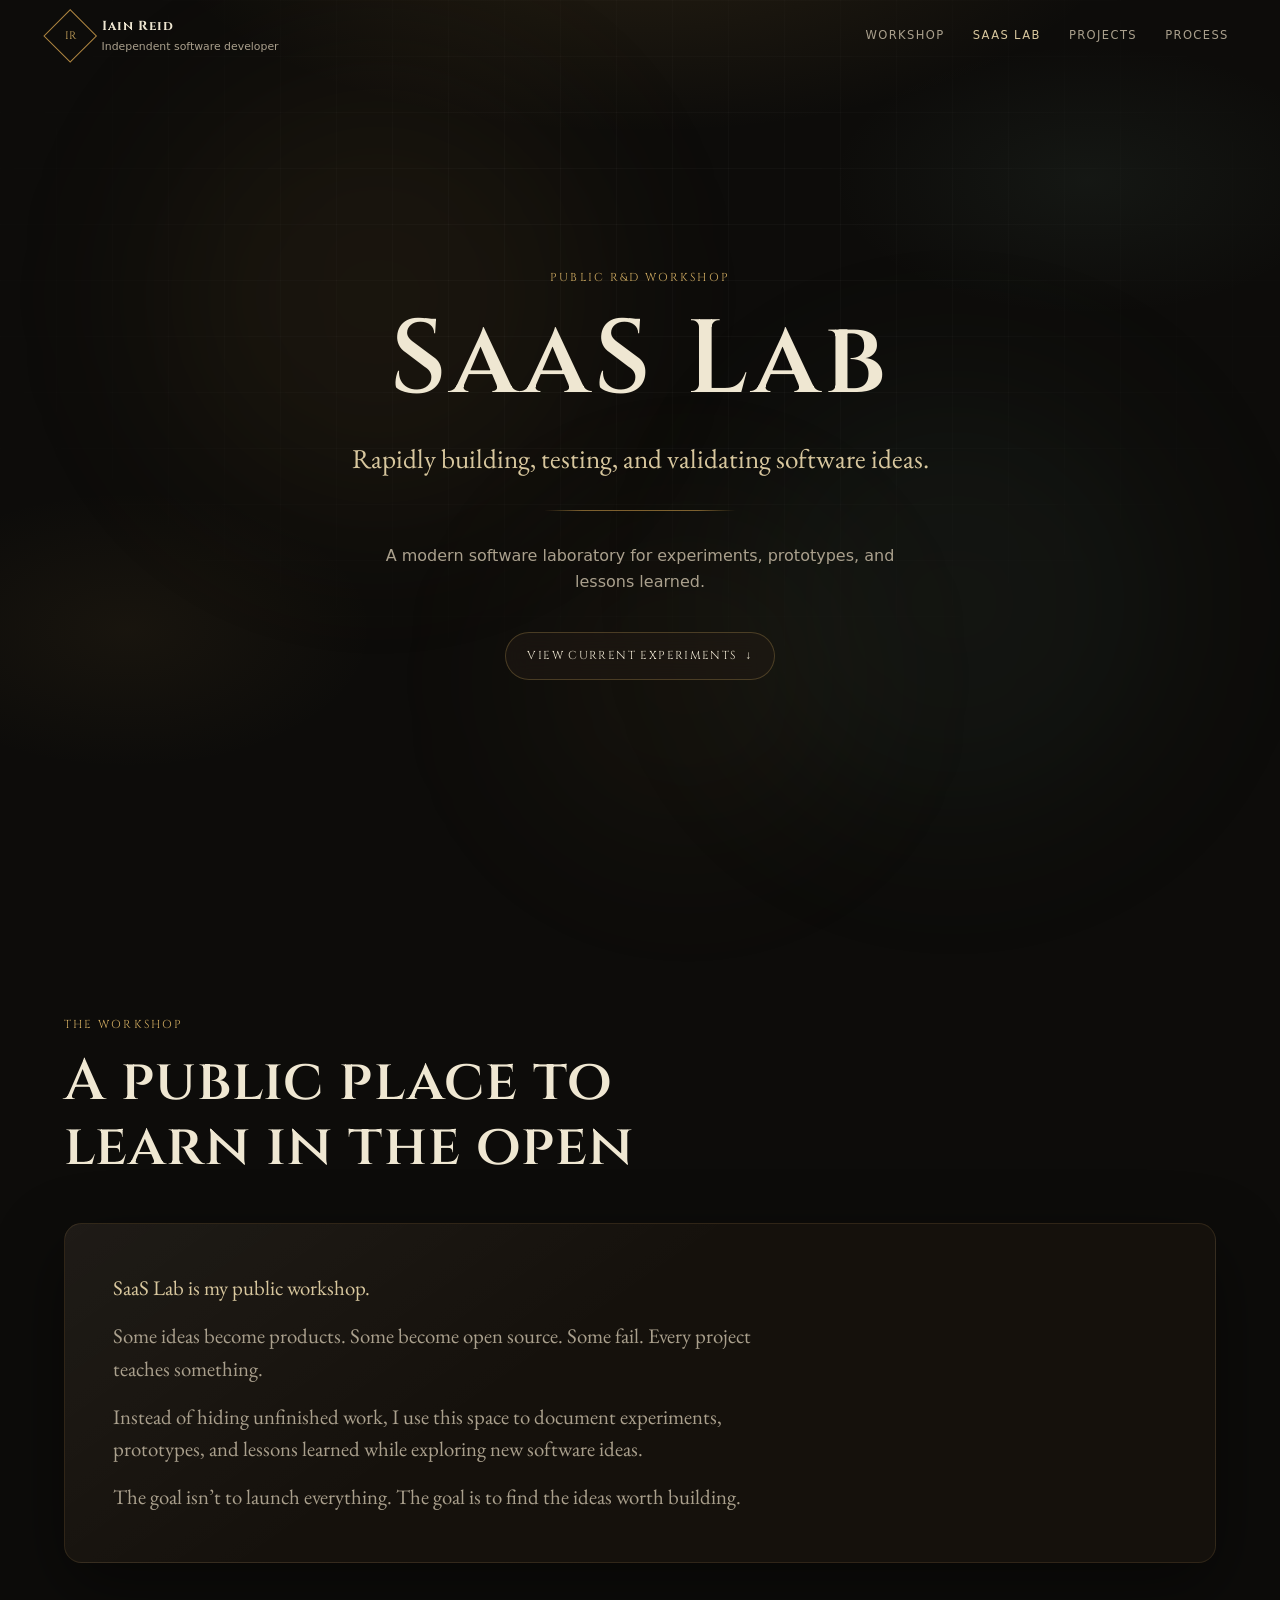
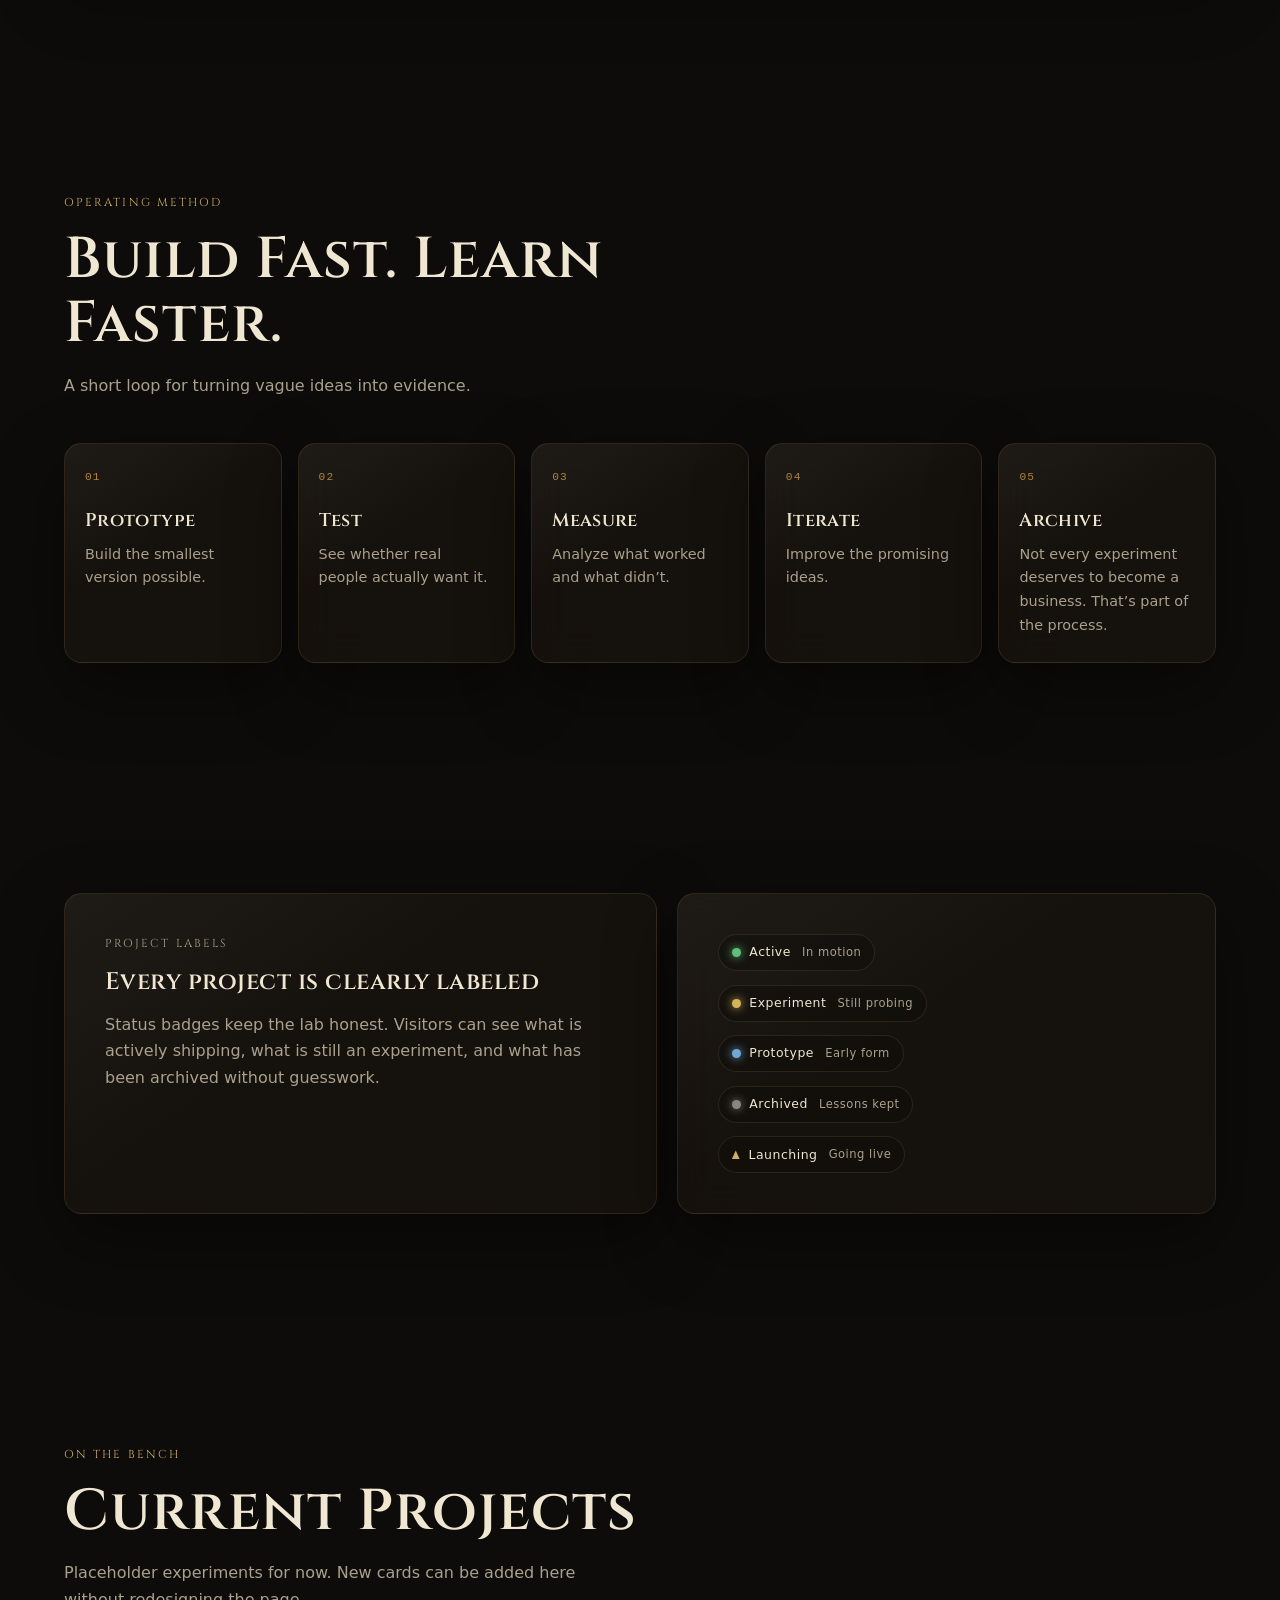
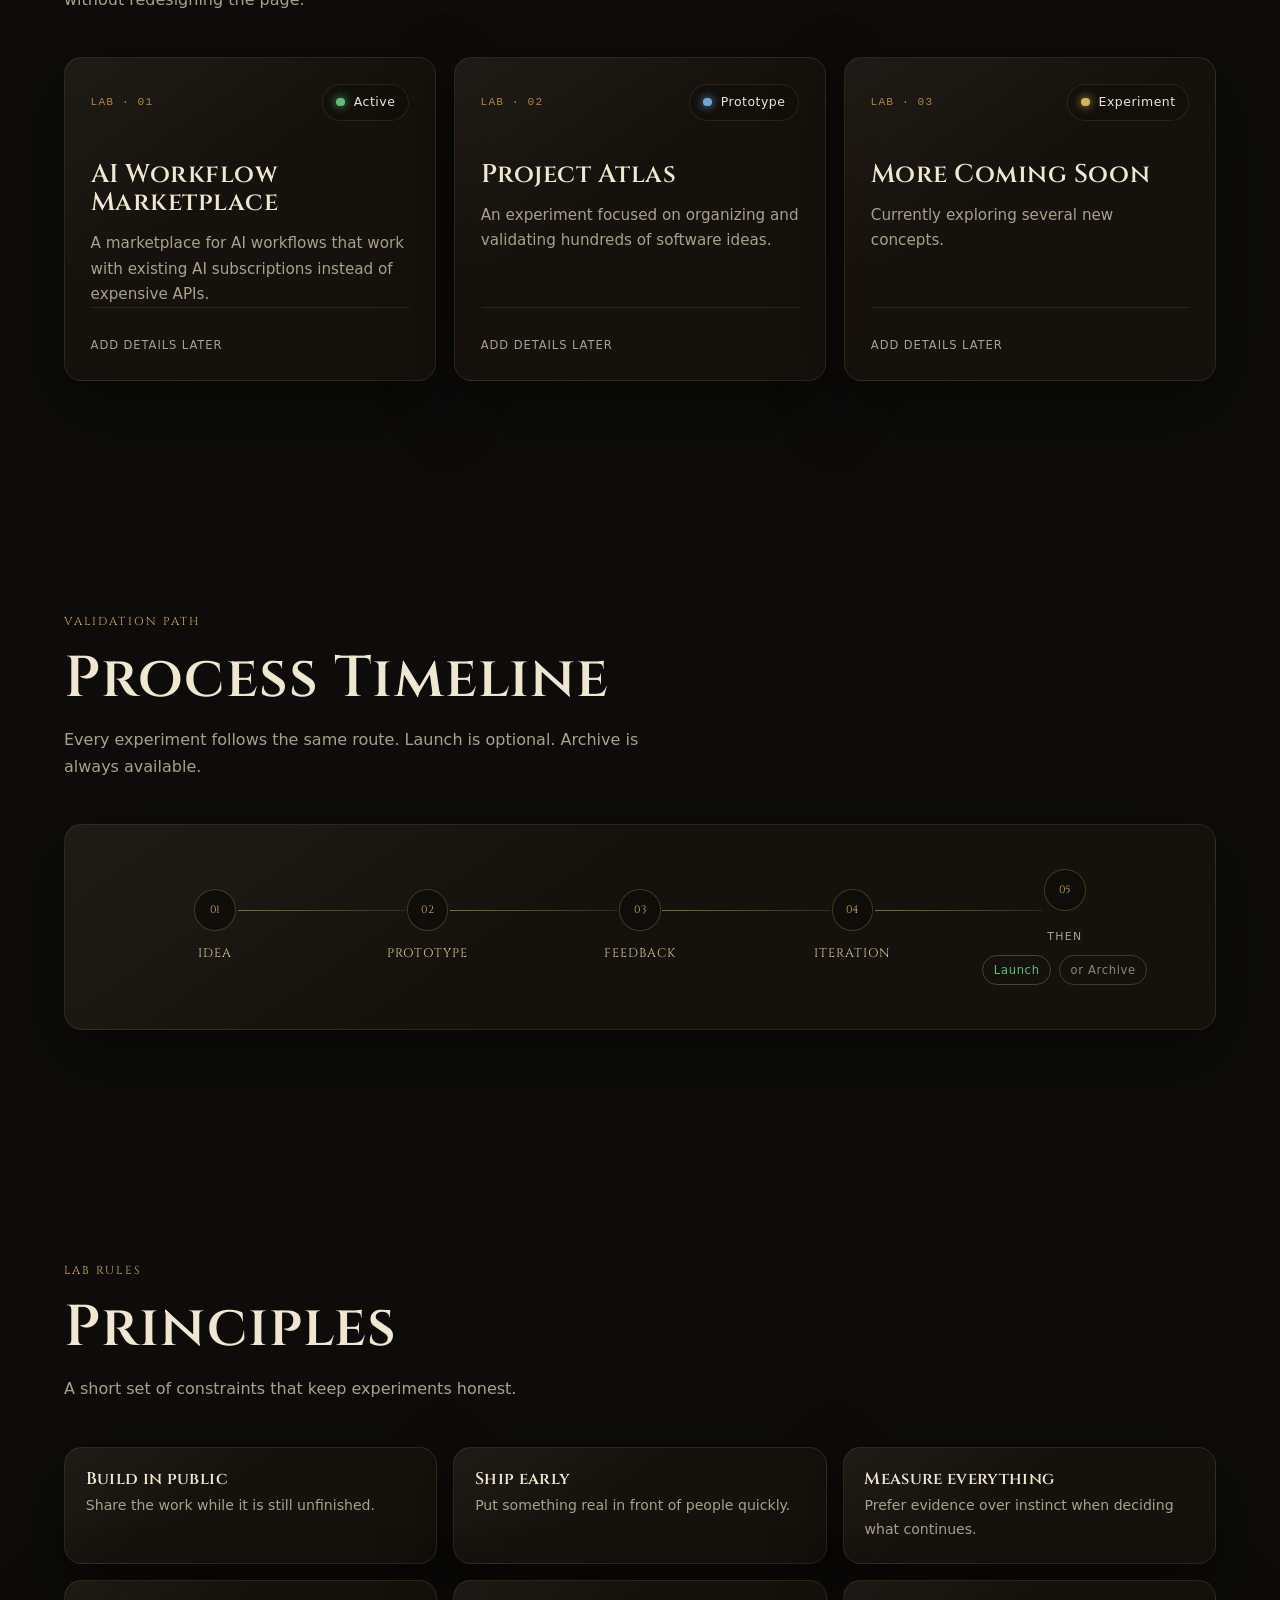
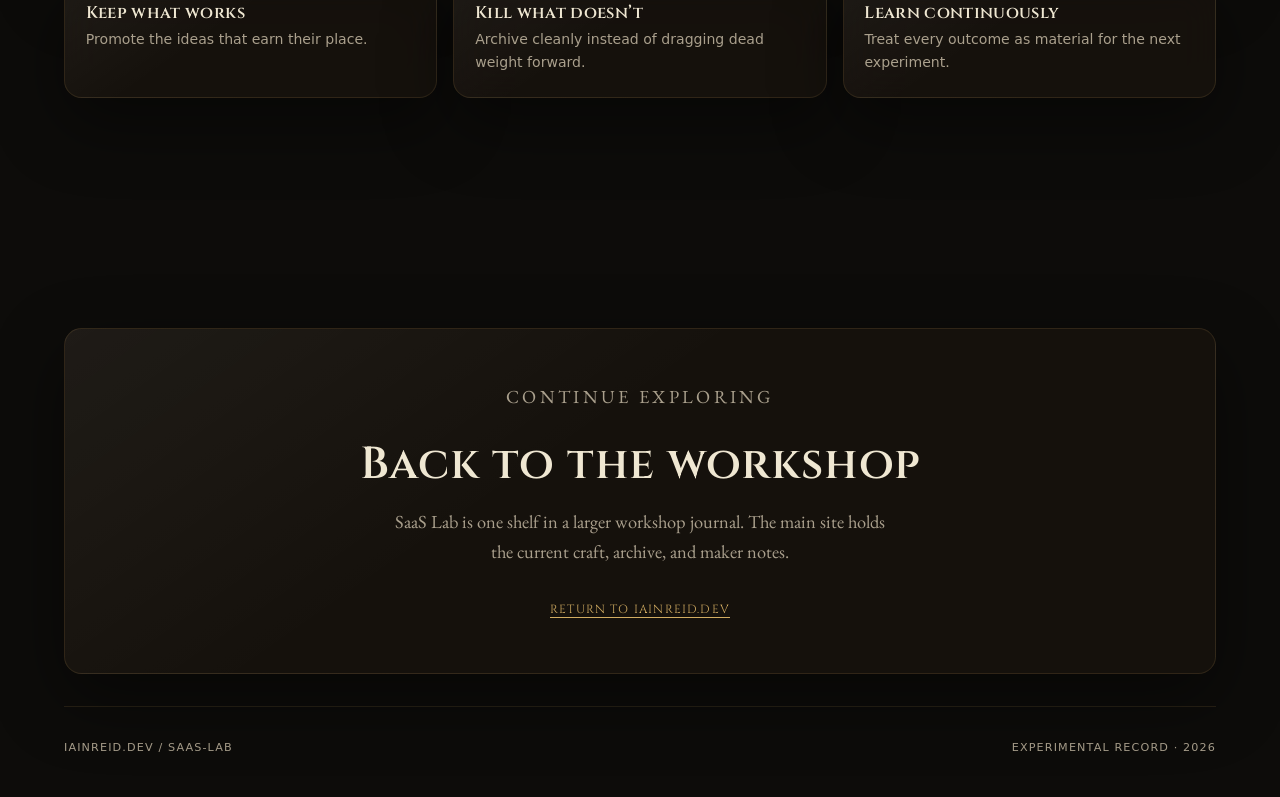
==== saas-lab/index.html @ c1b83a0d "Add SaaS Lab landing page at /saas-lab/ Introduce a self-contained R&D lab page for experimental pro" ====
<!DOCTYPE html>
<html lang="en">
<head>
    <meta charset="utf-8">
    <meta name="viewport" content="width=device-width, initial-scale=1">
    <meta name="description" content="SaaS Lab is Iain Reid's public workshop for rapidly building, testing, and validating experimental software ideas.">
    <meta name="theme-color" content="#0d0c0a">
    <meta property="og:title" content="SaaS Lab — Iain Reid">
    <meta property="og:description" content="Rapidly building, testing, and validating software ideas.">
    <meta property="og:type" content="website">
    <meta property="og:url" content="https://iainreid.dev/saas-lab/">
    <meta name="twitter:card" content="summary_large_image">
    <title>SaaS Lab — Iain Reid</title>
    <link rel="canonical" href="https://iainreid.dev/saas-lab/">
    <link rel="preconnect" href="https://fonts.googleapis.com">
    <link rel="preconnect" href="https://fonts.gstatic.com" crossorigin>
    <link href="https://fonts.googleapis.com/css2?family=Cinzel:wght@500;600&family=EB+Garamond:ital,wght@0,500;0,600;1,500&display=swap" rel="stylesheet">
    <style>
        :root {
            --night: #0d0c0a;
            --stone: #141210;
            --panel: rgba(28, 22, 16, .62);
            --panel-strong: rgba(34, 27, 20, .82);
            --paper: #d8c79e;
            --ink: #282015;
            --brass: #ae8540;
            --brass-light: #d2ad62;
            --emerald: #6f9b86;
            --ivory: #efe7d2;
            --muted: #aaa08d;
            --line: rgba(201, 164, 91, .28);
            --line-soft: rgba(201, 164, 91, .14);
            --green: #5fbf7a;
            --amber: #d4b45a;
            --blue: #6ea8d8;
            --slate: #8a8580;
            --rocket: #d2ad62;
            --serif: "EB Garamond", Georgia, serif;
            --display: "Cinzel", Georgia, serif;
            --sans: ui-sans-serif, system-ui, -apple-system, BlinkMacSystemFont, "Segoe UI", sans-serif;
            --shadow: 0 24px 70px rgba(0, 0, 0, .45);
            --radius: 1.1rem;
            --max: 72rem;
        }

        *, *::before, *::after { box-sizing: border-box; }
        html { scroll-behavior: smooth; }
        body {
            margin: 0;
            min-width: 320px;
            color: var(--ivory);
            font-family: var(--sans);
            line-height: 1.65;
            background: var(--night);
            overflow-x: hidden;
        }
        a { color: inherit; }
        p { margin: 0 0 1rem; }
        h1, h2, h3 {
            margin: 0;
            font-family: var(--display);
            font-weight: 600;
            line-height: 1.12;
            letter-spacing: .02em;
        }
        img, svg { display: block; max-width: 100%; }

        .lab-bg {
            position: fixed;
            inset: 0;
            z-index: -2;
            pointer-events: none;
            background:
                radial-gradient(ellipse 70% 45% at 50% -10%, rgba(174, 133, 64, .16), transparent 55%),
                radial-gradient(ellipse 40% 30% at 85% 20%, rgba(111, 155, 134, .08), transparent 50%),
                radial-gradient(ellipse 35% 28% at 10% 70%, rgba(174, 133, 64, .07), transparent 55%),
                var(--night);
        }
        .lab-grid {
            position: fixed;
            inset: 0;
            z-index: -1;
            pointer-events: none;
            background-image:
                linear-gradient(rgba(255, 255, 255, .028) 1px, transparent 1px),
                linear-gradient(90deg, rgba(255, 255, 255, .022) 1px, transparent 1px);
            background-size: 56px 56px;
            mask-image: radial-gradient(ellipse 80% 70% at 50% 30%, #000 20%, transparent 75%);
            animation: grid-drift 40s linear infinite;
        }
        .lab-glow {
            position: fixed;
            width: 28rem;
            height: 28rem;
            border-radius: 50%;
            filter: blur(90px);
            pointer-events: none;
            z-index: -1;
            opacity: .55;
        }
        .lab-glow--a {
            top: 8%;
            left: 12%;
            background: rgba(174, 133, 64, .14);
            animation: float-a 14s ease-in-out infinite alternate;
        }
        .lab-glow--b {
            top: 42%;
            right: 8%;
            background: rgba(111, 155, 134, .12);
            animation: float-b 18s ease-in-out infinite alternate;
        }
        .lab-glow--c {
            bottom: 5%;
            left: 40%;
            width: 22rem;
            height: 22rem;
            background: rgba(210, 173, 98, .08);
            animation: float-a 22s ease-in-out infinite alternate-reverse;
        }

        .site-header {
            position: fixed;
            z-index: 40;
            top: 0;
            left: 0;
            right: 0;
            display: flex;
            align-items: center;
            justify-content: space-between;
            gap: 1.5rem;
            padding: 1rem clamp(1rem, 4vw, 3.5rem);
            border-bottom: 1px solid transparent;
            transition: background .25s ease, border-color .25s ease, backdrop-filter .25s ease;
        }
        .site-header.is-scrolled {
            background: rgba(13, 12, 10, .78);
            border-color: var(--line-soft);
            backdrop-filter: blur(18px);
        }
        .brand {
            display: flex;
            align-items: center;
            gap: .75rem;
            text-decoration: none;
        }
        .brand__mark {
            display: grid;
            place-items: center;
            width: 2.4rem;
            aspect-ratio: 1;
            border: 1px solid var(--brass);
            rotate: 45deg;
            color: var(--brass-light);
            font-family: var(--display);
            font-size: .68rem;
        }
        .brand__mark span { rotate: -45deg; }
        .brand strong,
        .brand small { display: block; }
        .brand strong {
            font-family: var(--display);
            font-size: .82rem;
            letter-spacing: .08em;
        }
        .brand small {
            color: var(--muted);
            font-size: .68rem;
        }
        .nav-toggle {
            display: none;
            width: 2.6rem;
            height: 2.6rem;
            padding: 0;
            border: 1px solid var(--line);
            background: rgba(13, 12, 10, .72);
            color: var(--brass-light);
            cursor: pointer;
        }
        .nav-toggle__bars,
        .nav-toggle__bars::before,
        .nav-toggle__bars::after {
            display: block;
            width: 1.05rem;
            height: 1px;
            margin: 0 auto;
            background: currentColor;
            transition: transform .25s ease, opacity .2s ease;
        }
        .nav-toggle__bars::before,
        .nav-toggle__bars::after { content: ""; }
        .nav-toggle__bars::before { translate: 0 -.35rem; }
        .nav-toggle__bars::after { translate: 0 .35rem; }
        .site-header.is-nav-open .nav-toggle__bars { background: transparent; }
        .site-header.is-nav-open .nav-toggle__bars::before { translate: 0 0; rotate: 45deg; }
        .site-header.is-nav-open .nav-toggle__bars::after { translate: 0 0; rotate: -45deg; }
        nav {
            display: flex;
            align-items: center;
            gap: clamp(.85rem, 2.2vw, 1.8rem);
        }
        nav a {
            color: var(--muted);
            text-decoration: none;
            font-size: .72rem;
            letter-spacing: .12em;
            text-transform: uppercase;
            transition: color .2s ease;
        }
        nav a:hover,
        nav a:focus-visible,
        nav a[aria-current="page"] { color: var(--paper); }

        .hero {
            position: relative;
            display: grid;
            align-content: center;
            min-height: 100svh;
            padding: 8rem clamp(1rem, 4vw, 3.5rem) 5rem;
        }
        .hero__inner {
            width: min(100%, 42rem);
            margin: 0 auto;
            text-align: center;
        }
        .kicker {
            margin: 0 0 1rem;
            color: var(--brass-light);
            font-family: var(--display);
            font-size: .72rem;
            letter-spacing: .18em;
            text-transform: uppercase;
        }
        .hero h1 {
            font-size: clamp(3.4rem, 10vw, 6.5rem);
            letter-spacing: .04em;
        }
        .hero__sub {
            margin: 1.35rem 0 0;
            color: var(--paper);
            font-family: var(--serif);
            font-size: clamp(1.25rem, 2.4vw, 1.7rem);
            line-height: 1.35;
        }
        .hero__rule {
            width: min(100%, 12rem);
            height: 1px;
            margin: 2rem auto;
            background: linear-gradient(90deg, transparent, var(--brass) 20% 80%, transparent);
            opacity: .7;
        }
        .hero__lede {
            margin: 0 auto;
            max-width: 34rem;
            color: var(--muted);
            font-size: 1rem;
        }
        .hero__cta {
            display: inline-flex;
            align-items: center;
            gap: .55rem;
            margin-top: 2.25rem;
            padding: .85rem 1.35rem;
            border: 1px solid var(--line);
            border-radius: 999px;
            background: rgba(34, 27, 20, .55);
            color: var(--ivory);
            text-decoration: none;
            font-family: var(--display);
            font-size: .72rem;
            letter-spacing: .12em;
            text-transform: uppercase;
            backdrop-filter: blur(12px);
            transition: border-color .25s ease, background .25s ease, translate .25s ease;
        }
        .hero__cta:hover,
        .hero__cta:focus-visible {
            border-color: rgba(210, 173, 98, .65);
            background: rgba(48, 37, 24, .75);
            translate: 0 -.1rem;
        }

        .section {
            width: min(100% - 2rem, var(--max));
            margin: 0 auto;
            padding: clamp(4.5rem, 9vw, 8rem) 0;
        }
        .section-heading {
            max-width: 40rem;
            margin-bottom: 2.75rem;
        }
        .section-heading h2 {
            font-size: clamp(2rem, 4.8vw, 3.6rem);
        }
        .section-heading > p:last-child {
            margin: 1rem 0 0;
            color: var(--muted);
            max-width: 36rem;
        }

        .glass {
            border: 1px solid var(--line-soft);
            border-radius: var(--radius);
            background:
                linear-gradient(145deg, rgba(255, 255, 255, .045), transparent 42%),
                var(--panel);
            box-shadow: var(--shadow);
            backdrop-filter: blur(18px);
        }

        .intro-panel {
            padding: clamp(1.75rem, 4vw, 3rem);
        }
        .intro-panel p {
            max-width: 42rem;
            color: var(--muted);
            font-family: var(--serif);
            font-size: clamp(1.1rem, 1.8vw, 1.3rem);
            line-height: 1.55;
        }
        .intro-panel p:last-child { margin-bottom: 0; }
        .intro-panel .accent {
            color: var(--paper);
        }

        .philosophy-grid {
            display: grid;
            grid-template-columns: repeat(5, 1fr);
            gap: 1rem;
        }
        .phil-card {
            padding: 1.5rem 1.25rem;
            min-height: 12rem;
            transition: border-color .25s ease, translate .25s ease, box-shadow .25s ease;
        }
        .phil-card:hover {
            border-color: rgba(210, 173, 98, .45);
            translate: 0 -.2rem;
            box-shadow: 0 20px 50px rgba(0, 0, 0, .4);
        }
        .phil-card__index {
            display: block;
            margin-bottom: 1.5rem;
            color: var(--brass);
            font-family: monospace;
            font-size: .7rem;
            letter-spacing: .1em;
        }
        .phil-card h3 {
            margin-bottom: .7rem;
            font-size: 1.15rem;
        }
        .phil-card p {
            margin: 0;
            color: var(--muted);
            font-size: .9rem;
        }

        .status-system {
            display: grid;
            grid-template-columns: 1.1fr 1fr;
            gap: 1.25rem;
            align-items: stretch;
        }
        .status-copy,
        .status-legend {
            padding: clamp(1.5rem, 3.5vw, 2.5rem);
        }
        .status-copy h2 { margin-bottom: 1rem; }
        .status-copy p { color: var(--muted); }
        .status-copy p:last-child { margin-bottom: 0; }
        .badge-list {
            display: grid;
            gap: .85rem;
            margin: 0;
            padding: 0;
            list-style: none;
        }
        .badge {
            display: inline-flex;
            align-items: center;
            gap: .55rem;
            padding: .45rem .8rem;
            border: 1px solid var(--line-soft);
            border-radius: 999px;
            background: rgba(13, 12, 10, .35);
            font-size: .78rem;
            letter-spacing: .04em;
        }
        .badge__dot {
            width: .55rem;
            aspect-ratio: 1;
            border-radius: 50%;
            box-shadow: 0 0 10px currentColor;
        }
        .badge--active .badge__dot { background: var(--green); color: var(--green); }
        .badge--experiment .badge__dot { background: var(--amber); color: var(--amber); }
        .badge--prototype .badge__dot { background: var(--blue); color: var(--blue); }
        .badge--archived .badge__dot { background: var(--slate); color: var(--slate); }
        .badge--launching .badge__dot {
            background: var(--rocket);
            color: var(--rocket);
            border-radius: 0;
            clip-path: polygon(50% 0%, 100% 100%, 0% 100%);
            width: .5rem;
            height: .55rem;
            box-shadow: none;
        }
        .badge__label { color: var(--ivory); }
        .badge__hint {
            margin-left: .15rem;
            color: var(--muted);
            font-size: .72rem;
        }

        .project-grid {
            display: grid;
            grid-template-columns: repeat(3, 1fr);
            gap: 1.15rem;
        }
        .project-card {
            display: flex;
            flex-direction: column;
            min-height: 18rem;
            padding: 1.6rem;
            transition: border-color .25s ease, translate .25s ease, box-shadow .25s ease;
        }
        .project-card:hover {
            border-color: rgba(210, 173, 98, .5);
            translate: 0 -.25rem;
            box-shadow: 0 22px 55px rgba(0, 0, 0, .42);
        }
        .project-card__top {
            display: flex;
            align-items: center;
            justify-content: space-between;
            gap: .75rem;
            margin-bottom: 2.5rem;
        }
        .project-card__mark {
            color: var(--brass);
            font-family: monospace;
            font-size: .7rem;
            letter-spacing: .1em;
        }
        .project-card h3 {
            margin-bottom: .85rem;
            font-size: clamp(1.35rem, 2vw, 1.7rem);
        }
        .project-card p {
            margin: 0;
            color: var(--muted);
            font-size: .95rem;
        }
        .project-card__footer {
            margin-top: auto;
            padding-top: 1.75rem;
            border-top: 1px solid var(--line-soft);
            color: var(--muted);
            font-size: .72rem;
            letter-spacing: .08em;
            text-transform: uppercase;
        }

        .timeline {
            padding: clamp(1.75rem, 4vw, 2.75rem);
            overflow-x: auto;
        }
        .timeline__track {
            display: flex;
            align-items: center;
            justify-content: space-between;
            gap: 0;
            min-width: 44rem;
            list-style: none;
            margin: 0;
            padding: 0;
        }
        .timeline__step {
            position: relative;
            display: flex;
            flex-direction: column;
            align-items: center;
            gap: .85rem;
            flex: 1;
            text-align: center;
        }
        .timeline__node {
            position: relative;
            z-index: 1;
            display: grid;
            place-items: center;
            width: 2.6rem;
            height: 2.6rem;
            border: 1px solid var(--line);
            border-radius: 50%;
            background: rgba(13, 12, 10, .75);
            color: var(--brass-light);
            font-family: var(--display);
            font-size: .68rem;
            letter-spacing: .04em;
        }
        .timeline__step:not(:last-child)::after {
            content: "";
            position: absolute;
            top: 1.3rem;
            left: calc(50% + 1.4rem);
            width: calc(100% - 2.8rem);
            height: 1px;
            background: linear-gradient(90deg, rgba(210, 173, 98, .55), rgba(210, 173, 98, .15));
        }
        .timeline__label {
            color: var(--paper);
            font-family: var(--display);
            font-size: .78rem;
            letter-spacing: .08em;
            text-transform: uppercase;
        }
        .timeline__branch {
            display: flex;
            flex-direction: column;
            align-items: center;
            gap: .55rem;
            margin-top: .25rem;
        }
        .timeline__or {
            color: var(--muted);
            font-size: .68rem;
            letter-spacing: .12em;
            text-transform: uppercase;
        }
        .timeline__fork {
            display: flex;
            gap: .5rem;
            flex-wrap: wrap;
            justify-content: center;
        }
        .timeline__chip {
            padding: .3rem .65rem;
            border: 1px solid var(--line-soft);
            border-radius: 999px;
            color: var(--muted);
            font-size: .72rem;
            letter-spacing: .06em;
        }
        .timeline__chip--launch {
            color: var(--green);
            border-color: rgba(95, 191, 122, .35);
        }
        .timeline__chip--archive {
            color: var(--slate);
            border-color: rgba(138, 133, 128, .35);
        }

        .principles-grid {
            display: grid;
            grid-template-columns: repeat(3, 1fr);
            gap: 1rem;
        }
        .principle {
            padding: 1.4rem 1.3rem;
            transition: border-color .25s ease, translate .25s ease;
        }
        .principle:hover {
            border-color: rgba(210, 173, 98, .4);
            translate: 0 -.15rem;
        }
        .principle h3 {
            font-size: 1.05rem;
            margin-bottom: .35rem;
        }
        .principle p {
            margin: 0;
            color: var(--muted);
            font-size: .88rem;
        }

        .closing {
            text-align: center;
            padding-bottom: 2rem;
        }
        .closing .glass {
            padding: clamp(2rem, 5vw, 3.25rem);
        }
        .closing h2 {
            font-size: clamp(1.8rem, 4vw, 2.8rem);
            margin-bottom: 1rem;
        }
        .closing p {
            margin: 0 auto 1.75rem;
            max-width: 32rem;
            color: var(--muted);
            font-family: var(--serif);
            font-size: 1.15rem;
        }
        .closing a {
            color: var(--brass-light);
            text-decoration: none;
            border-bottom: 1px solid currentColor;
            font-family: var(--display);
            font-size: .74rem;
            letter-spacing: .1em;
            text-transform: uppercase;
        }

        footer {
            display: flex;
            justify-content: space-between;
            gap: 1rem;
            width: min(100% - 2rem, var(--max));
            margin: 0 auto;
            padding: 2rem 0 2.5rem;
            border-top: 1px solid var(--line-soft);
            color: var(--muted);
            font-size: .7rem;
            letter-spacing: .1em;
            text-transform: uppercase;
        }

        [data-reveal] {
            opacity: 0;
            translate: 0 1.1rem;
            transition: opacity .75s ease, translate .75s ease;
        }
        [data-reveal].is-visible {
            opacity: 1;
            translate: 0 0;
        }

        @keyframes grid-drift {
            to { background-position: 56px 56px, 56px 56px; }
        }
        @keyframes float-a {
            from { translate: 0 0; }
            to { translate: 2rem 1.5rem; }
        }
        @keyframes float-b {
            from { translate: 0 0; }
            to { translate: -1.5rem 2rem; }
        }

        @media (max-width: 980px) {
            .philosophy-grid { grid-template-columns: repeat(3, 1fr); }
            .phil-card:nth-child(4),
            .phil-card:nth-child(5) { grid-column: span 1; }
            .status-system { grid-template-columns: 1fr; }
            .project-grid { grid-template-columns: 1fr 1fr; }
            .principles-grid { grid-template-columns: 1fr 1fr; }
        }

        @media (max-width: 900px) {
            .nav-toggle { display: grid; place-items: center; }
            nav {
                position: absolute;
                top: calc(100% - 1px);
                right: 1rem;
                left: 1rem;
                display: flex;
                flex-direction: column;
                gap: 0;
                padding: .55rem 0;
                border: 1px solid var(--line);
                background: rgba(13, 12, 10, .94);
                backdrop-filter: blur(18px);
                box-shadow: 0 18px 40px rgba(0, 0, 0, .45);
                opacity: 0;
                visibility: hidden;
                pointer-events: none;
                translate: 0 -.35rem;
                transition: opacity .25s ease, translate .25s ease, visibility .25s ease;
            }
            .site-header.is-nav-open {
                background: rgba(13, 12, 10, .94);
                border-color: var(--line);
                backdrop-filter: blur(18px);
            }
            .site-header.is-nav-open nav {
                opacity: 1;
                visibility: visible;
                pointer-events: auto;
                translate: 0 0;
            }
            nav a {
                padding: .95rem 1.15rem;
                border-top: 1px solid rgba(201, 164, 91, .14);
            }
            nav a:first-child { border-top: 0; }
        }

        @media (max-width: 700px) {
            .philosophy-grid,
            .project-grid,
            .principles-grid { grid-template-columns: 1fr; }
            .brand small { display: none; }
            .hero { padding-inline: 1rem; }
            .section { width: min(100% - 1.25rem, var(--max)); }
            footer {
                width: calc(100% - 1.25rem);
                flex-direction: column;
                gap: .4rem;
            }
        }

        @media (prefers-reduced-motion: reduce) {
            html { scroll-behavior: auto; }
            *, *::before, *::after {
                animation-duration: .01ms !important;
                animation-iteration-count: 1 !important;
                transition-duration: .01ms !important;
            }
            [data-reveal] { opacity: 1; translate: none; }
        }
    </style>
</head>
<body>
    <div class="lab-bg" aria-hidden="true"></div>
    <div class="lab-grid" aria-hidden="true"></div>
    <div class="lab-glow lab-glow--a" aria-hidden="true"></div>
    <div class="lab-glow lab-glow--b" aria-hidden="true"></div>
    <div class="lab-glow lab-glow--c" aria-hidden="true"></div>

    <header class="site-header">
        <a class="brand" href="/">
            <span class="brand__mark" aria-hidden="true"><span>IR</span></span>
            <span>
                <strong>Iain Reid</strong>
                <small>Independent software developer</small>
            </span>
        </a>
        <button
            class="nav-toggle"
            type="button"
            aria-expanded="false"
            aria-controls="site-nav"
            aria-label="Open menu">
            <span class="nav-toggle__bars" aria-hidden="true"></span>
        </button>
        <nav id="site-nav" aria-label="Primary navigation">
            <a href="/">Workshop</a>
            <a href="/saas-lab/" aria-current="page">SaaS Lab</a>
            <a href="#projects">Projects</a>
            <a href="#process">Process</a>
        </nav>
    </header>

    <main>
        <section class="hero" id="top">
            <div class="hero__inner" data-reveal>
                <p class="kicker">Public R&amp;D workshop</p>
                <h1>SaaS Lab</h1>
                <p class="hero__sub">Rapidly building, testing, and validating software ideas.</p>
                <div class="hero__rule" aria-hidden="true"></div>
                <p class="hero__lede">A modern software laboratory for experiments, prototypes, and lessons learned.</p>
                <a class="hero__cta" href="#projects">View current experiments <span aria-hidden="true">↓</span></a>
            </div>
        </section>

        <section class="section" id="about" aria-labelledby="about-heading">
            <div class="section-heading" data-reveal>
                <p class="kicker">The workshop</p>
                <h2 id="about-heading">A public place to learn in the open</h2>
            </div>
            <div class="glass intro-panel" data-reveal>
                <p><span class="accent">SaaS Lab is my public workshop.</span></p>
                <p>Some ideas become products. Some become open source. Some fail. Every project teaches something.</p>
                <p>Instead of hiding unfinished work, I use this space to document experiments, prototypes, and lessons learned while exploring new software ideas.</p>
                <p>The goal isn’t to launch everything. The goal is to find the ideas worth building.</p>
            </div>
        </section>

        <section class="section" id="philosophy" aria-labelledby="philosophy-heading">
            <div class="section-heading" data-reveal>
                <p class="kicker">Operating method</p>
                <h2 id="philosophy-heading">Build Fast. Learn Faster.</h2>
                <p>A short loop for turning vague ideas into evidence.</p>
            </div>
            <div class="philosophy-grid">
                <article class="glass phil-card" data-reveal>
                    <span class="phil-card__index">01</span>
                    <h3>Prototype</h3>
                    <p>Build the smallest version possible.</p>
                </article>
                <article class="glass phil-card" data-reveal>
                    <span class="phil-card__index">02</span>
                    <h3>Test</h3>
                    <p>See whether real people actually want it.</p>
                </article>
                <article class="glass phil-card" data-reveal>
                    <span class="phil-card__index">03</span>
                    <h3>Measure</h3>
                    <p>Analyze what worked and what didn’t.</p>
                </article>
                <article class="glass phil-card" data-reveal>
                    <span class="phil-card__index">04</span>
                    <h3>Iterate</h3>
                    <p>Improve the promising ideas.</p>
                </article>
                <article class="glass phil-card" data-reveal>
                    <span class="phil-card__index">05</span>
                    <h3>Archive</h3>
                    <p>Not every experiment deserves to become a business. That’s part of the process.</p>
                </article>
            </div>
        </section>

        <section class="section" id="status" aria-labelledby="status-heading">
            <div class="status-system" data-reveal>
                <div class="glass status-copy">
                    <p class="kicker">Project labels</p>
                    <h2 id="status-heading">Every project is clearly labeled</h2>
                    <p>Status badges keep the lab honest. Visitors can see what is actively shipping, what is still an experiment, and what has been archived without guesswork.</p>
                </div>
                <div class="glass status-legend">
                    <ul class="badge-list">
                        <li>
                            <span class="badge badge--active">
                                <span class="badge__dot" aria-hidden="true"></span>
                                <span class="badge__label">Active</span>
                                <span class="badge__hint">In motion</span>
                            </span>
                        </li>
                        <li>
                            <span class="badge badge--experiment">
                                <span class="badge__dot" aria-hidden="true"></span>
                                <span class="badge__label">Experiment</span>
                                <span class="badge__hint">Still probing</span>
                            </span>
                        </li>
                        <li>
                            <span class="badge badge--prototype">
                                <span class="badge__dot" aria-hidden="true"></span>
                                <span class="badge__label">Prototype</span>
                                <span class="badge__hint">Early form</span>
                            </span>
                        </li>
                        <li>
                            <span class="badge badge--archived">
                                <span class="badge__dot" aria-hidden="true"></span>
                                <span class="badge__label">Archived</span>
                                <span class="badge__hint">Lessons kept</span>
                            </span>
                        </li>
                        <li>
                            <span class="badge badge--launching">
                                <span class="badge__dot" aria-hidden="true"></span>
                                <span class="badge__label">Launching</span>
                                <span class="badge__hint">Going live</span>
                            </span>
                        </li>
                    </ul>
                </div>
            </div>
        </section>

        <section class="section" id="projects" aria-labelledby="projects-heading">
            <div class="section-heading" data-reveal>
                <p class="kicker">On the bench</p>
                <h2 id="projects-heading">Current Projects</h2>
                <p>Placeholder experiments for now. New cards can be added here without redesigning the page.</p>
            </div>
            <div class="project-grid">
                <article class="glass project-card" data-reveal>
                    <div class="project-card__top">
                        <span class="project-card__mark">LAB · 01</span>
                        <span class="badge badge--active">
                            <span class="badge__dot" aria-hidden="true"></span>
                            <span class="badge__label">Active</span>
                        </span>
                    </div>
                    <h3>AI Workflow Marketplace</h3>
                    <p>A marketplace for AI workflows that work with existing AI subscriptions instead of expensive APIs.</p>
                    <div class="project-card__footer">Add details later</div>
                </article>

                <article class="glass project-card" data-reveal>
                    <div class="project-card__top">
                        <span class="project-card__mark">LAB · 02</span>
                        <span class="badge badge--prototype">
                            <span class="badge__dot" aria-hidden="true"></span>
                            <span class="badge__label">Prototype</span>
                        </span>
                    </div>
                    <h3>Project Atlas</h3>
                    <p>An experiment focused on organizing and validating hundreds of software ideas.</p>
                    <div class="project-card__footer">Add details later</div>
                </article>

                <article class="glass project-card" data-reveal>
                    <div class="project-card__top">
                        <span class="project-card__mark">LAB · 03</span>
                        <span class="badge badge--experiment">
                            <span class="badge__dot" aria-hidden="true"></span>
                            <span class="badge__label">Experiment</span>
                        </span>
                    </div>
                    <h3>More Coming Soon</h3>
                    <p>Currently exploring several new concepts.</p>
                    <div class="project-card__footer">Add details later</div>
                </article>
            </div>
        </section>

        <section class="section" id="process" aria-labelledby="process-heading">
            <div class="section-heading" data-reveal>
                <p class="kicker">Validation path</p>
                <h2 id="process-heading">Process Timeline</h2>
                <p>Every experiment follows the same route. Launch is optional. Archive is always available.</p>
            </div>
            <div class="glass timeline" data-reveal>
                <ol class="timeline__track">
                    <li class="timeline__step">
                        <span class="timeline__node">01</span>
                        <span class="timeline__label">Idea</span>
                    </li>
                    <li class="timeline__step">
                        <span class="timeline__node">02</span>
                        <span class="timeline__label">Prototype</span>
                    </li>
                    <li class="timeline__step">
                        <span class="timeline__node">03</span>
                        <span class="timeline__label">Feedback</span>
                    </li>
                    <li class="timeline__step">
                        <span class="timeline__node">04</span>
                        <span class="timeline__label">Iteration</span>
                    </li>
                    <li class="timeline__step">
                        <span class="timeline__node">05</span>
                        <div class="timeline__branch">
                            <span class="timeline__or">then</span>
                            <div class="timeline__fork" aria-label="Possible outcomes">
                                <span class="timeline__chip timeline__chip--launch">Launch</span>
                                <span class="timeline__chip timeline__chip--archive">or Archive</span>
                            </div>
                        </div>
                    </li>
                </ol>
            </div>
        </section>

        <section class="section" id="principles" aria-labelledby="principles-heading">
            <div class="section-heading" data-reveal>
                <p class="kicker">Lab rules</p>
                <h2 id="principles-heading">Principles</h2>
                <p>A short set of constraints that keep experiments honest.</p>
            </div>
            <div class="principles-grid">
                <article class="glass principle" data-reveal>
                    <h3>Build in public</h3>
                    <p>Share the work while it is still unfinished.</p>
                </article>
                <article class="glass principle" data-reveal>
                    <h3>Ship early</h3>
                    <p>Put something real in front of people quickly.</p>
                </article>
                <article class="glass principle" data-reveal>
                    <h3>Measure everything</h3>
                    <p>Prefer evidence over instinct when deciding what continues.</p>
                </article>
                <article class="glass principle" data-reveal>
                    <h3>Keep what works</h3>
                    <p>Promote the ideas that earn their place.</p>
                </article>
                <article class="glass principle" data-reveal>
                    <h3>Kill what doesn’t</h3>
                    <p>Archive cleanly instead of dragging dead weight forward.</p>
                </article>
                <article class="glass principle" data-reveal>
                    <h3>Learn continuously</h3>
                    <p>Treat every outcome as material for the next experiment.</p>
                </article>
            </div>
        </section>

        <section class="section closing" aria-labelledby="closing-heading">
            <div class="glass" data-reveal>
                <p class="kicker">Continue exploring</p>
                <h2 id="closing-heading">Back to the workshop</h2>
                <p>SaaS Lab is one shelf in a larger workshop journal. The main site holds the current craft, archive, and maker notes.</p>
                <a href="/">Return to iainreid.dev</a>
            </div>
        </section>
    </main>

    <footer>
        <span>iainreid.dev / saas-lab</span>
        <span>Experimental record · <time datetime="2026">2026</time></span>
    </footer>

    <script>
        (() => {
            'use strict';

            const header = document.querySelector('.site-header');
            const toggle = document.querySelector('.nav-toggle');
            const nav = document.querySelector('#site-nav');
            const revealItems = document.querySelectorAll('[data-reveal]');
            const desktopQuery = window.matchMedia('(min-width: 901px)');

            const updateHeader = () => {
                if (!header) return;
                header.classList.toggle('is-scrolled', window.scrollY > 24);
            };

            const setNavOpen = (open) => {
                if (!header || !toggle) return;
                header.classList.toggle('is-nav-open', open);
                toggle.setAttribute('aria-expanded', open ? 'true' : 'false');
                toggle.setAttribute('aria-label', open ? 'Close menu' : 'Open menu');
            };

            const closeNav = () => setNavOpen(false);

            updateHeader();
            window.addEventListener('scroll', updateHeader, { passive: true });

            if (toggle && nav && header) {
                toggle.addEventListener('click', () => {
                    setNavOpen(!header.classList.contains('is-nav-open'));
                });

                nav.querySelectorAll('a').forEach((link) => {
                    link.addEventListener('click', closeNav);
                });

                document.addEventListener('keydown', (event) => {
                    if (event.key === 'Escape') closeNav();
                });

                document.addEventListener('click', (event) => {
                    if (!header.classList.contains('is-nav-open')) return;
                    if (header.contains(event.target)) return;
                    closeNav();
                });

                const handleDesktopChange = (event) => {
                    if (event.matches) closeNav();
                };

                if (typeof desktopQuery.addEventListener === 'function') {
                    desktopQuery.addEventListener('change', handleDesktopChange);
                } else if (typeof desktopQuery.addListener === 'function') {
                    desktopQuery.addListener(handleDesktopChange);
                }
            }

            if (!('IntersectionObserver' in window)) {
                revealItems.forEach((item) => item.classList.add('is-visible'));
                return;
            }

            const observer = new IntersectionObserver((entries, activeObserver) => {
                entries.forEach((entry) => {
                    if (!entry.isIntersecting) return;
                    entry.target.classList.add('is-visible');
                    activeObserver.unobserve(entry.target);
                });
            }, {
                rootMargin: '0px 0px -8% 0px',
                threshold: 0.12,
            });

            revealItems.forEach((item) => observer.observe(item));
        })();
    </script>
</body>
</html>
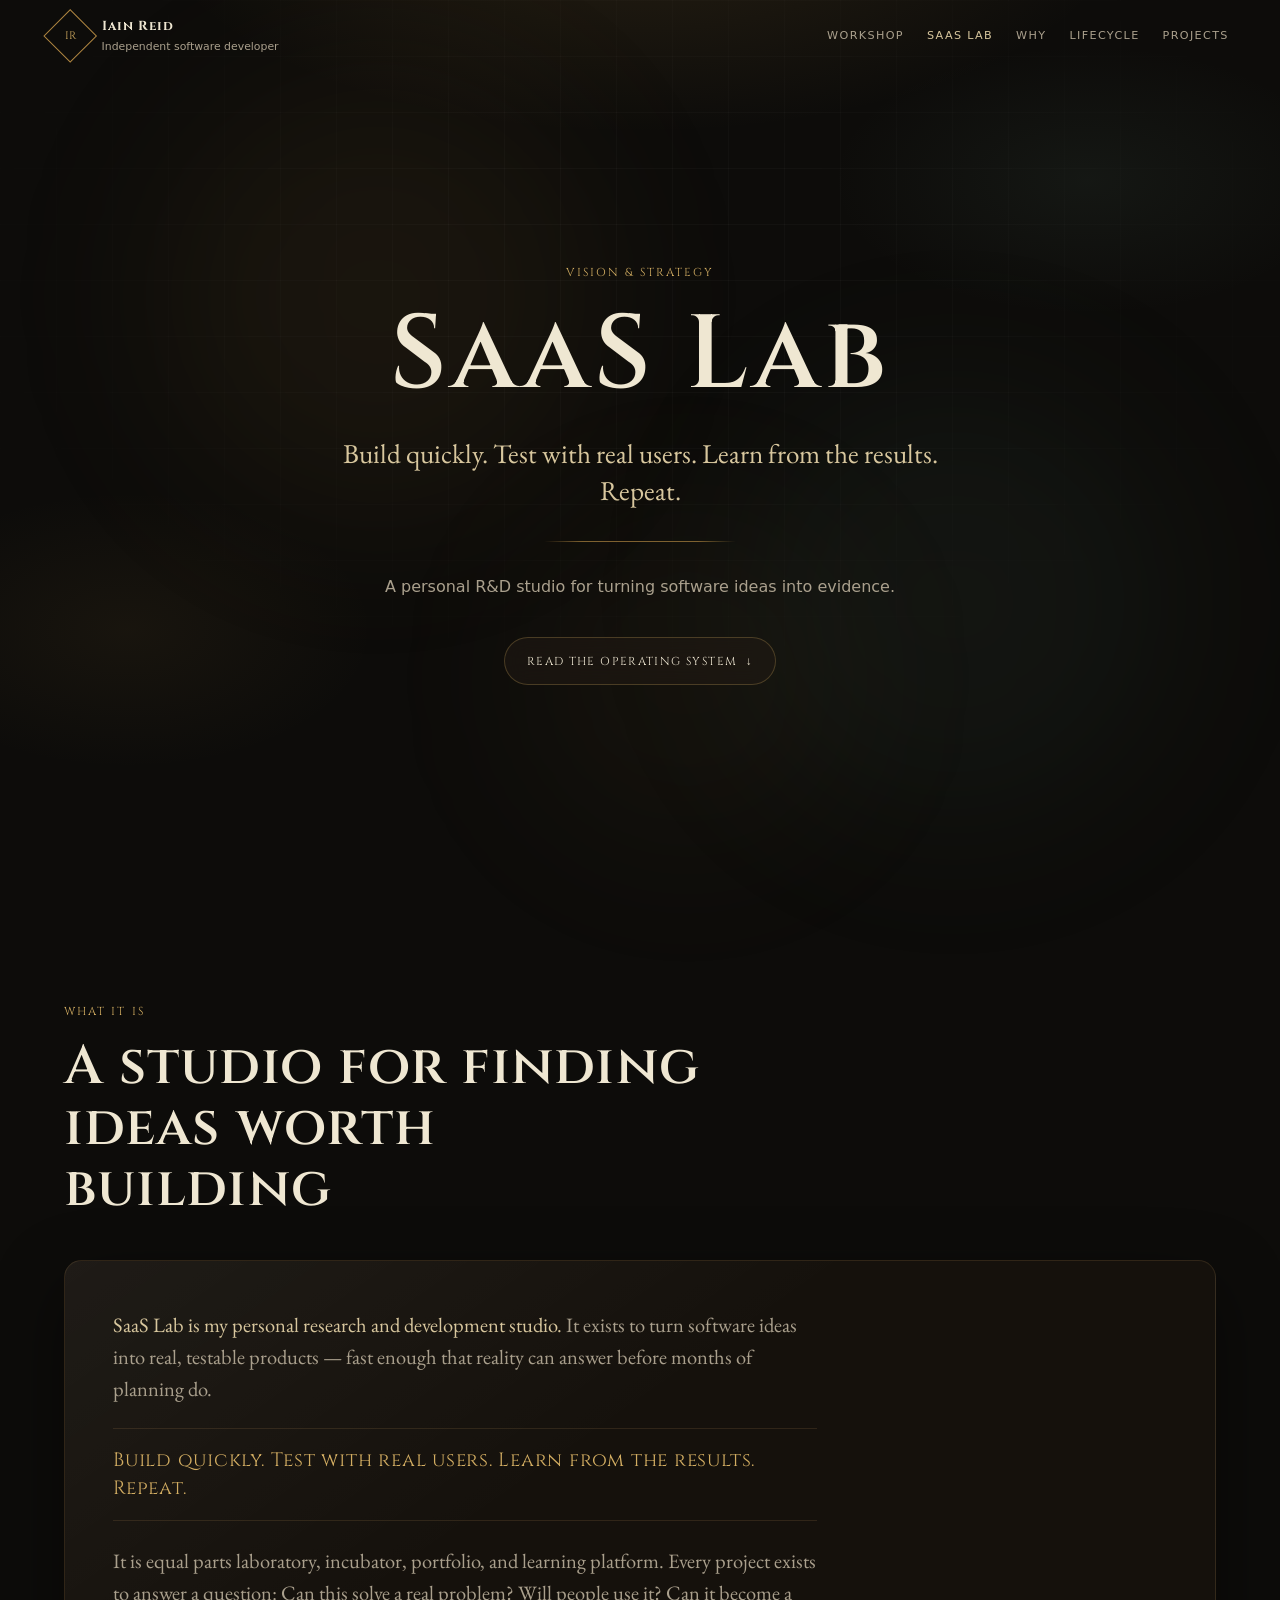
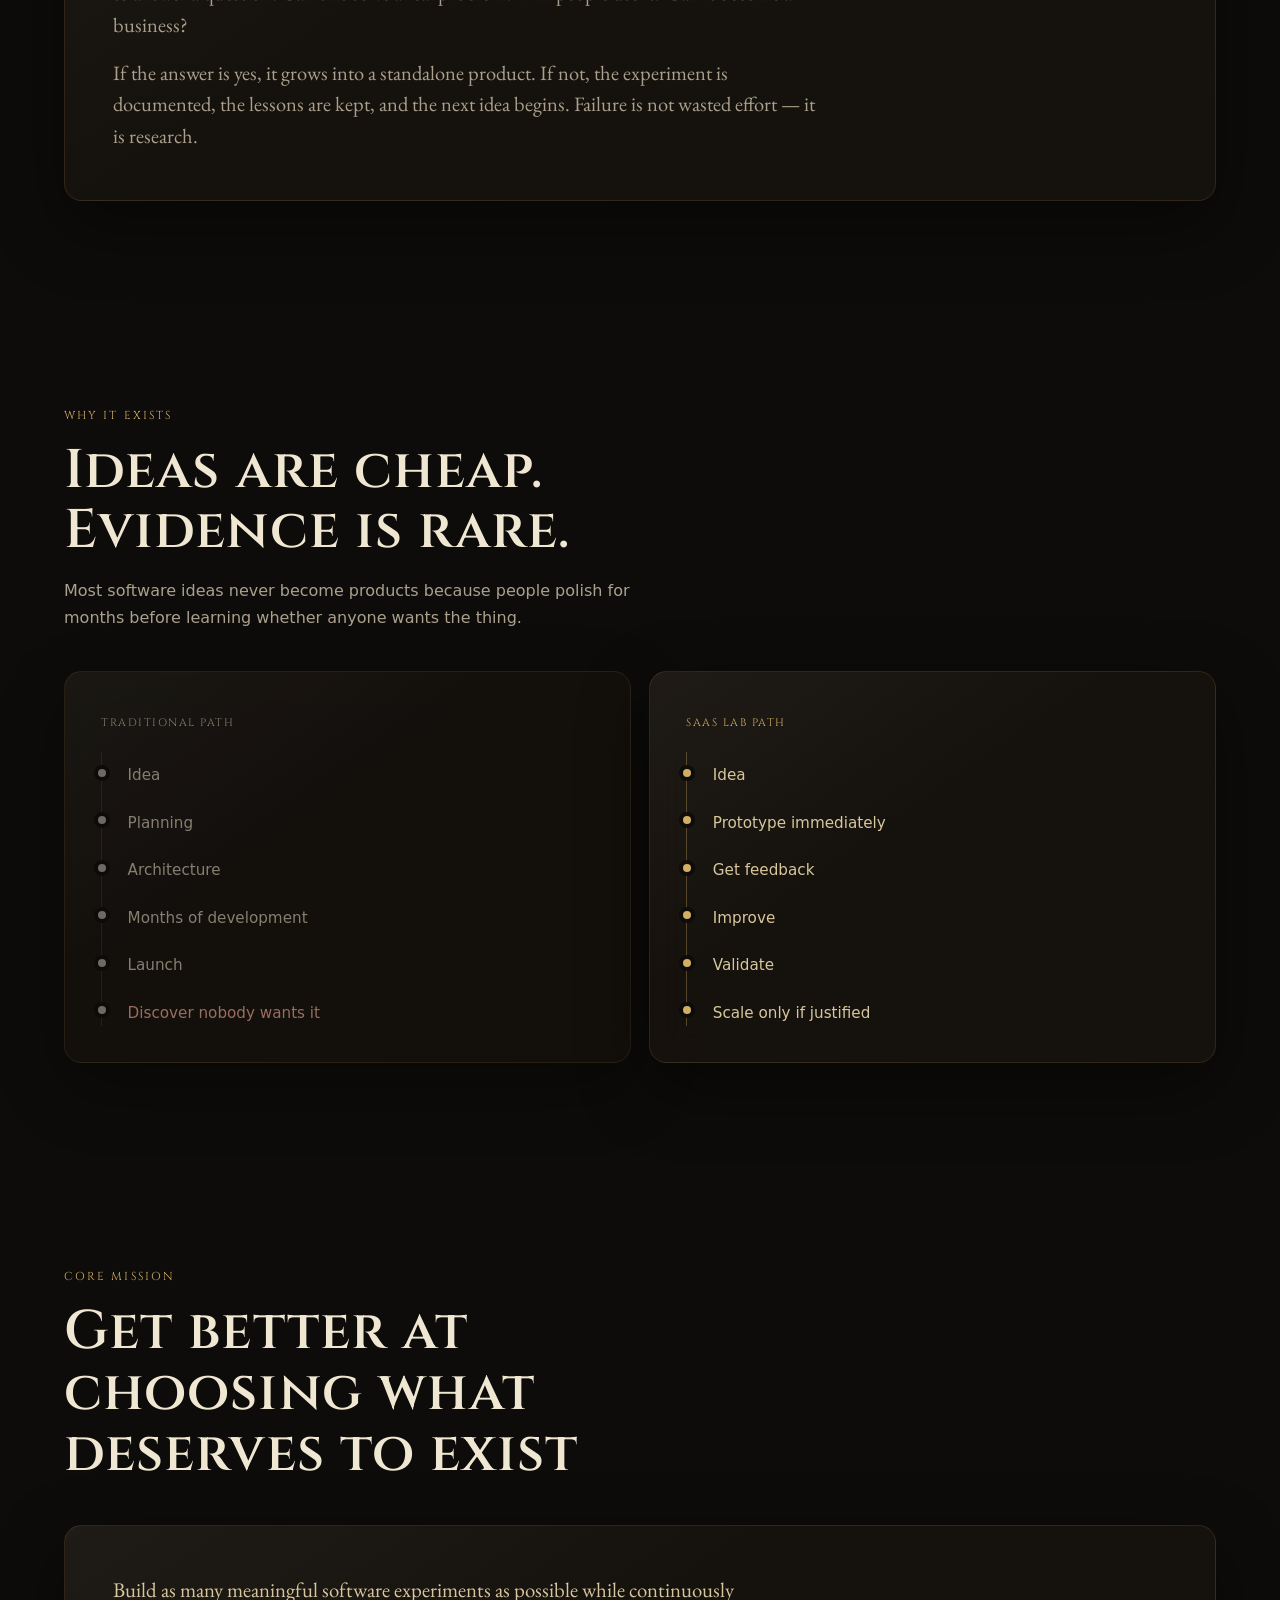
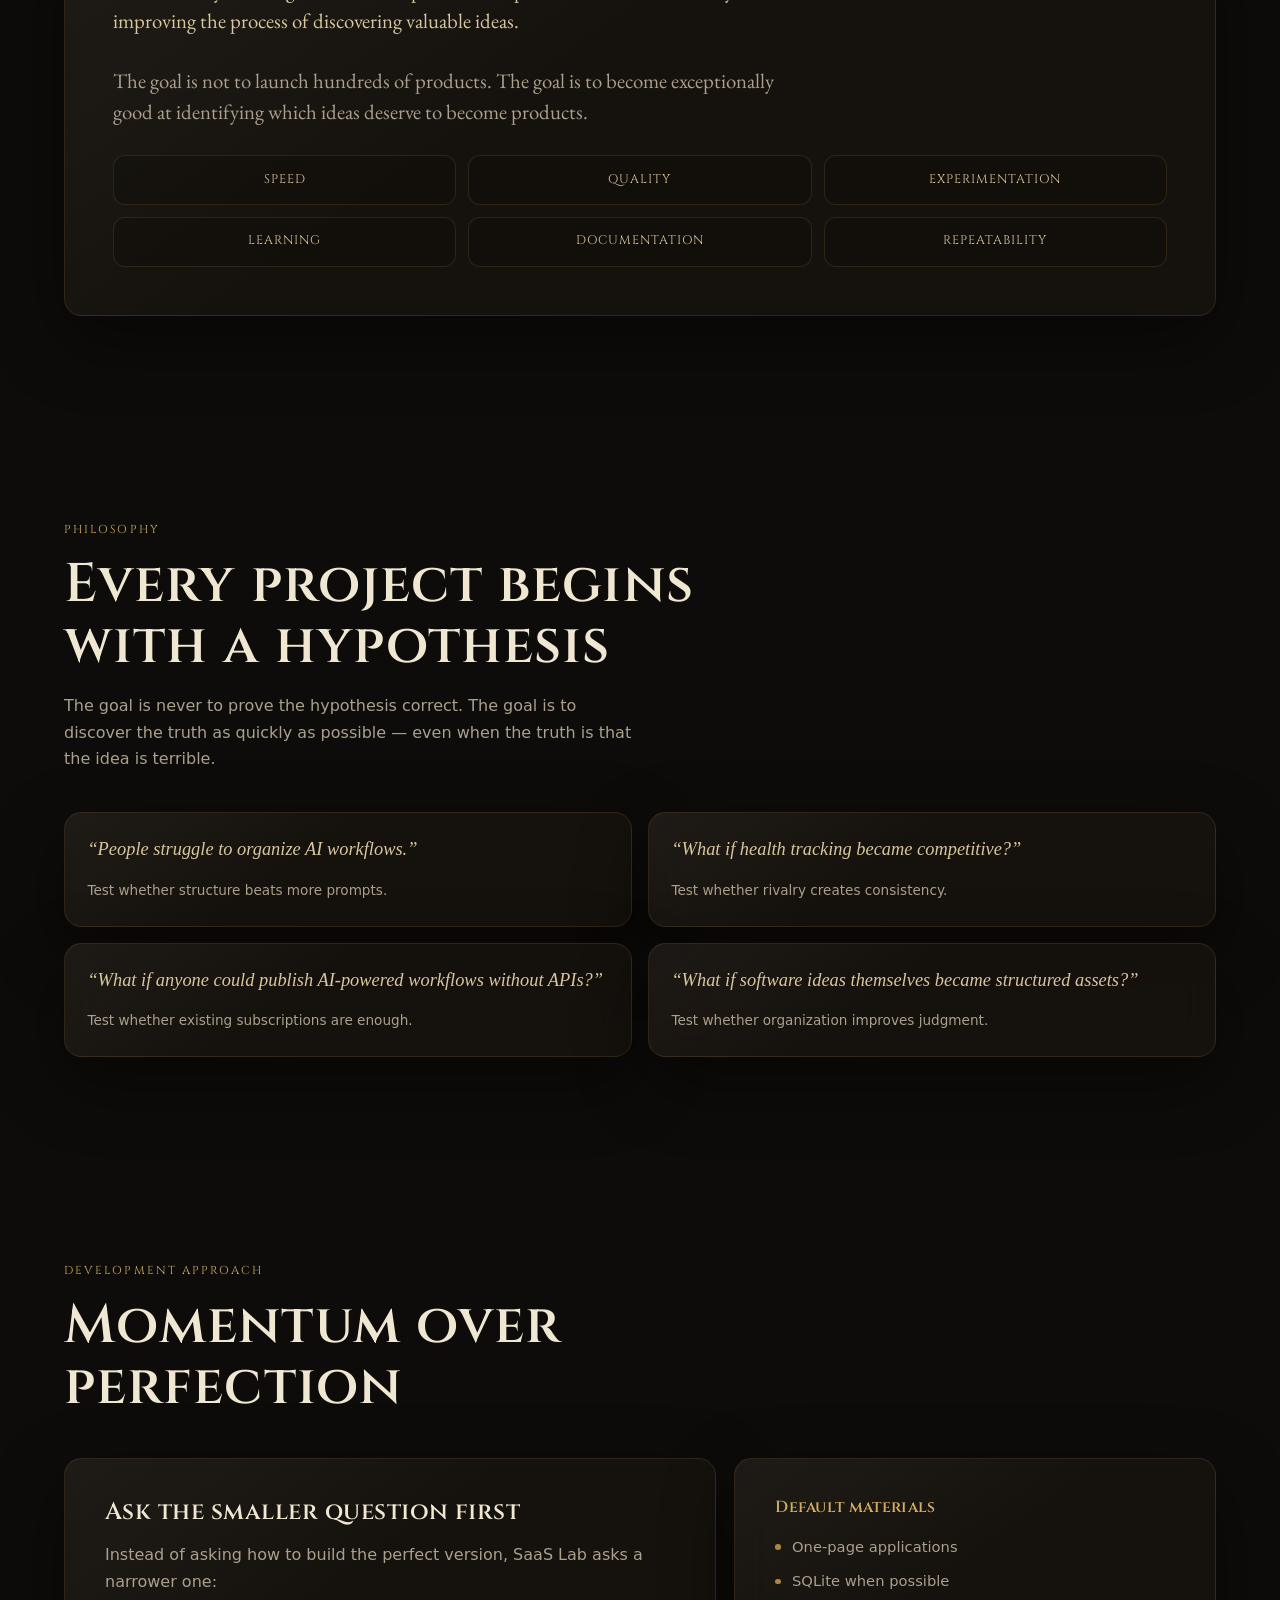
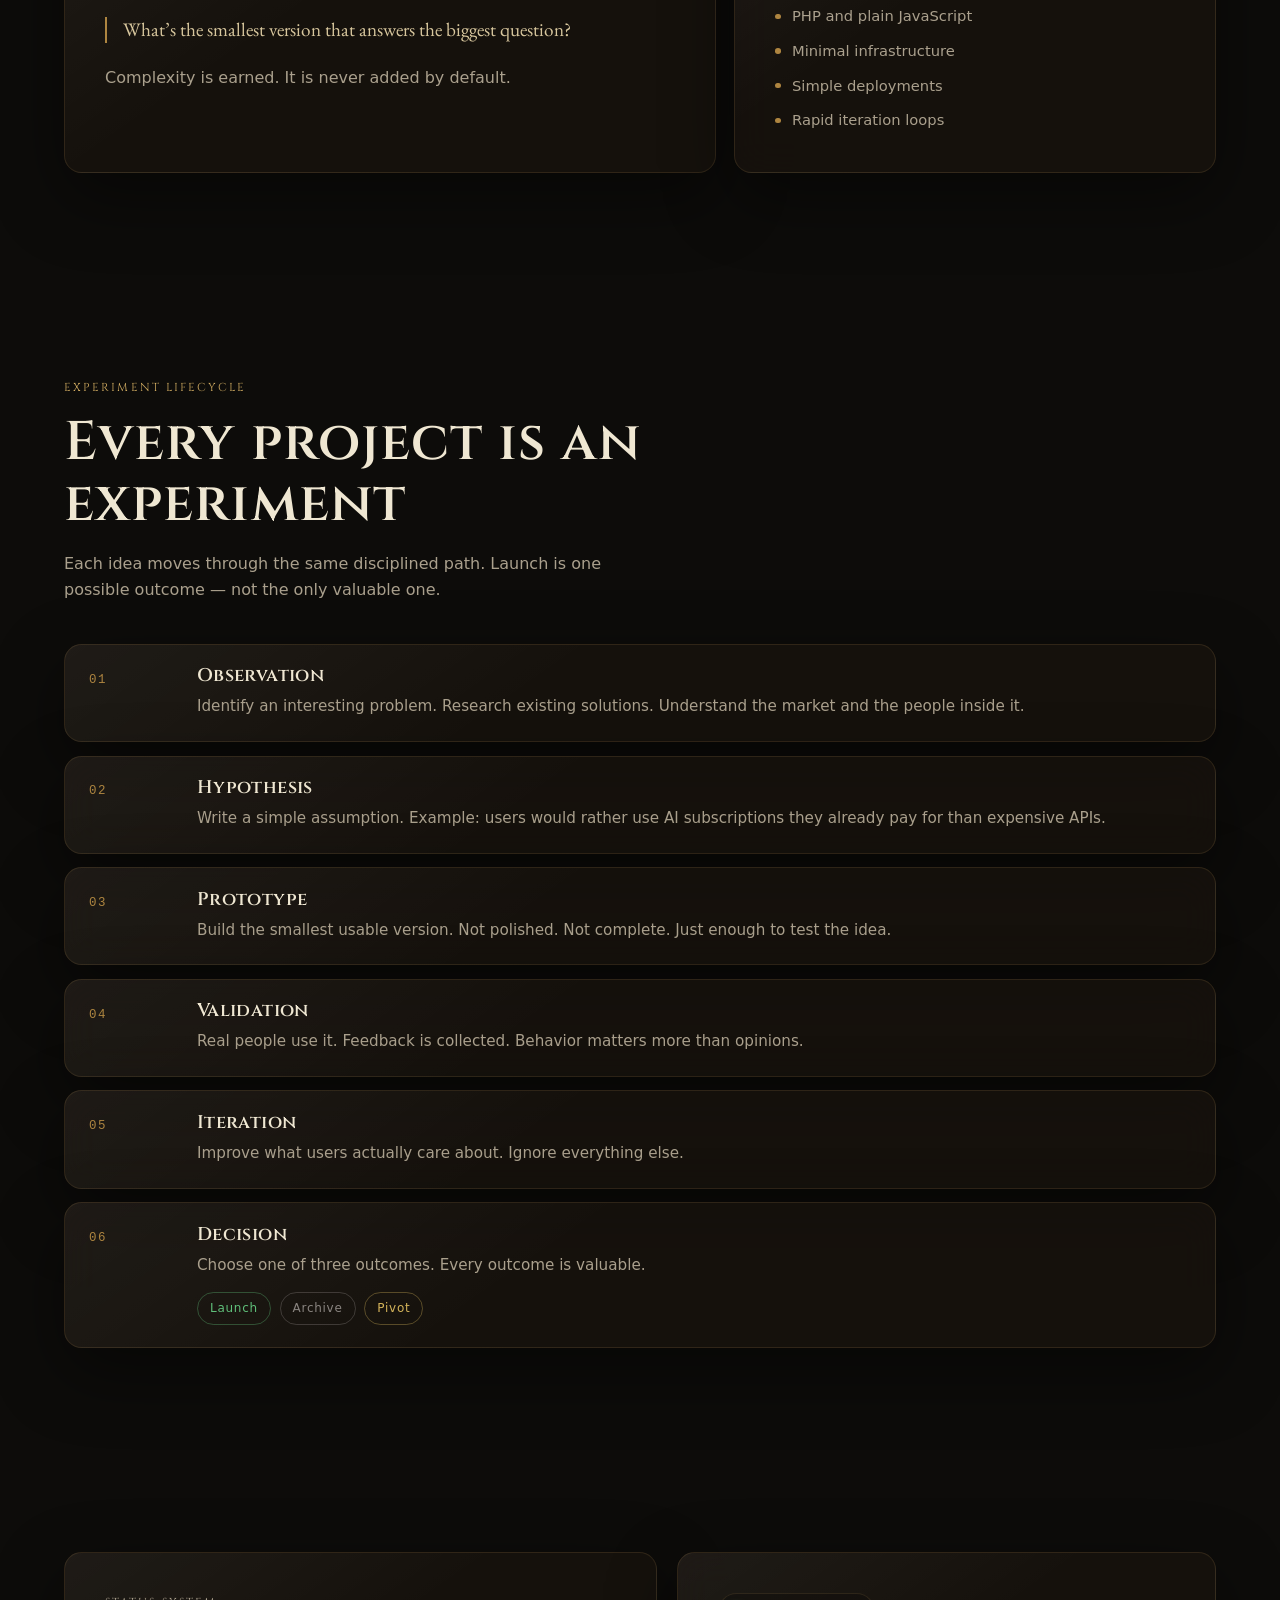
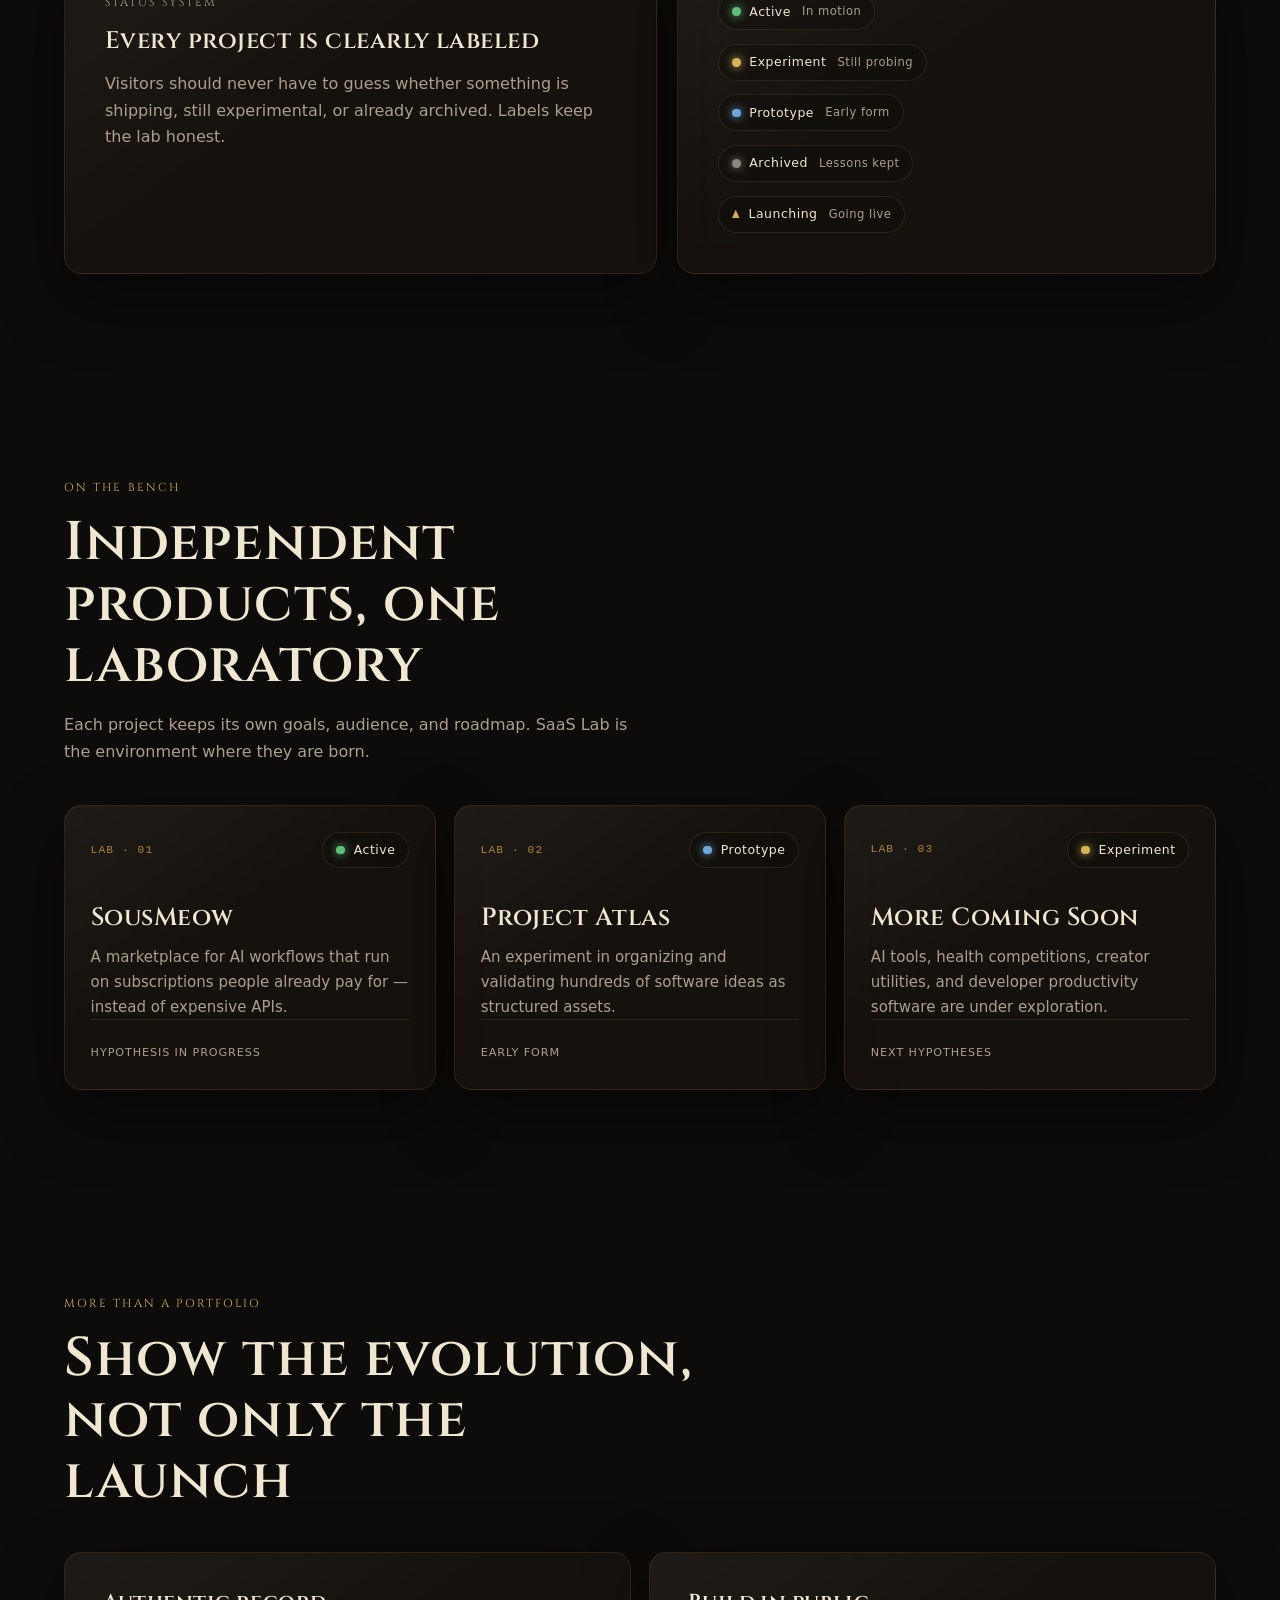
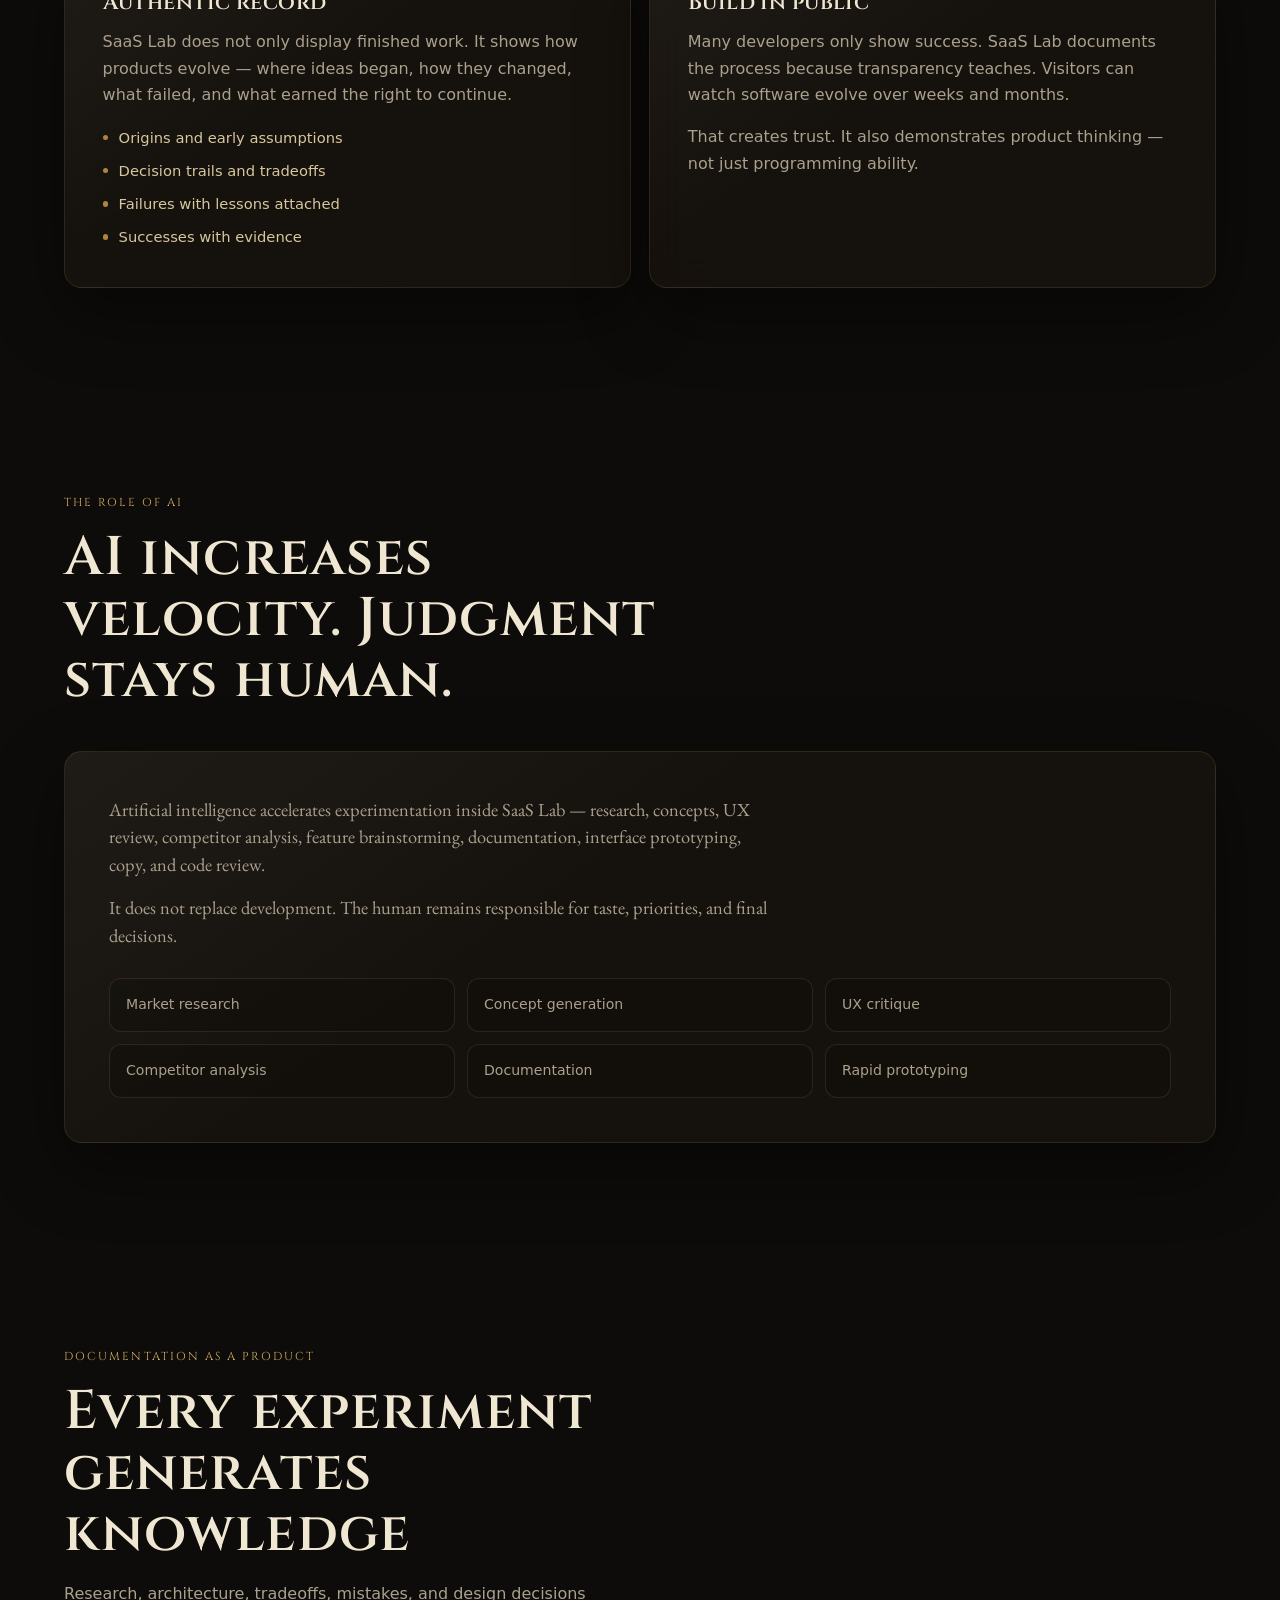
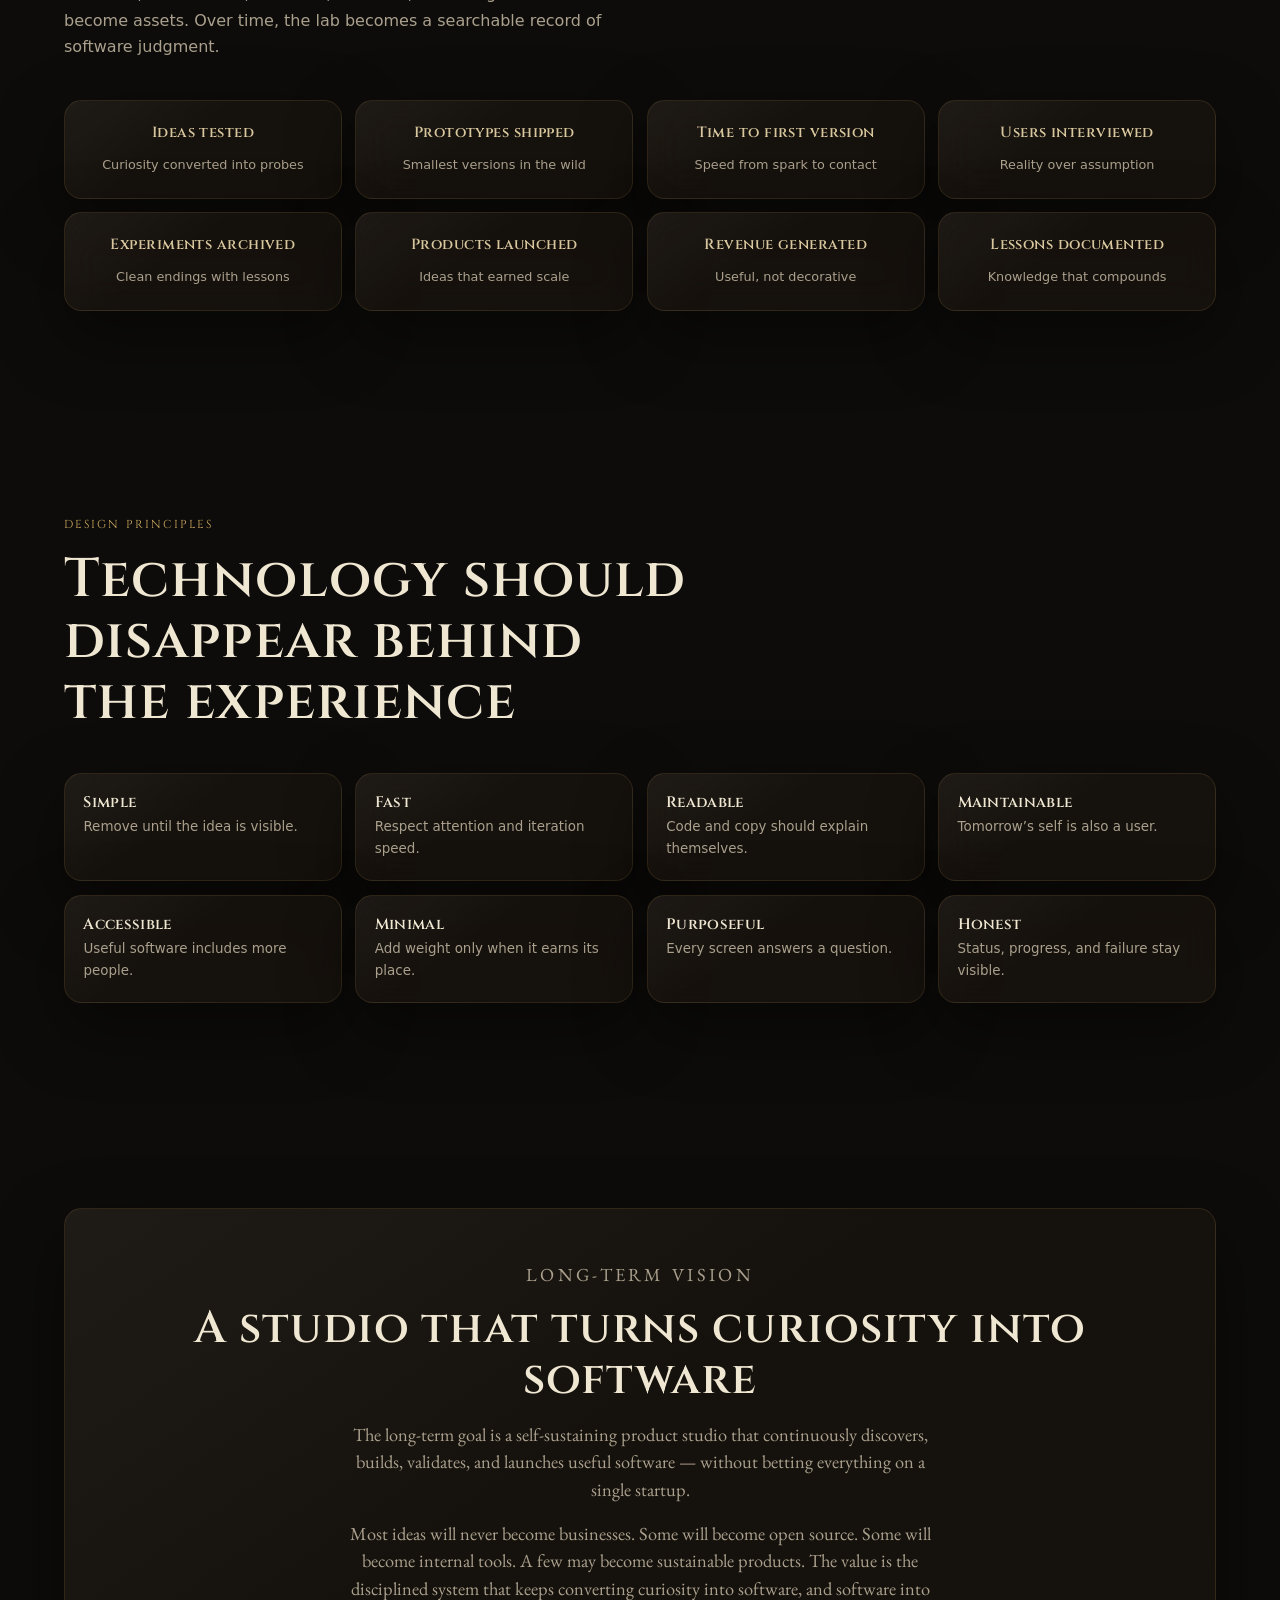
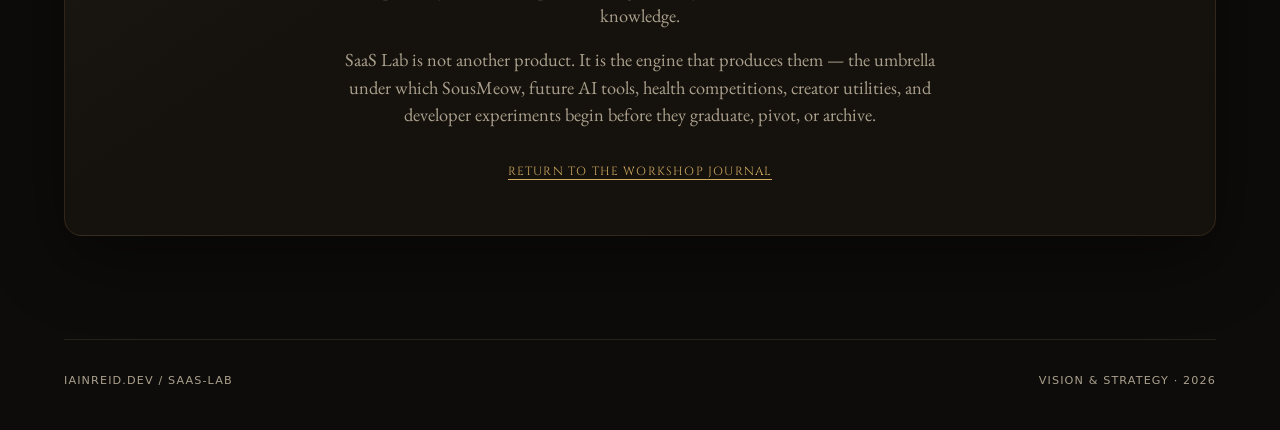
==== commit 6ab2b833: "Expand SaaS Lab with vision and strategy narrative Rewrite the landing page into a tighter operating" ====
--- a/saas-lab/index.html
+++ b/saas-lab/index.html
@@ -3,14 +3,14 @@
 <head>
     <meta charset="utf-8">
     <meta name="viewport" content="width=device-width, initial-scale=1">
-    <meta name="description" content="SaaS Lab is Iain Reid's public workshop for rapidly building, testing, and validating experimental software ideas.">
+    <meta name="description" content="SaaS Lab is Iain Reid's personal R&D studio for rapidly turning software ideas into real, testable products — then launching, pivoting, or archiving based on evidence.">
     <meta name="theme-color" content="#0d0c0a">
     <meta property="og:title" content="SaaS Lab — Iain Reid">
-    <meta property="og:description" content="Rapidly building, testing, and validating software ideas.">
+    <meta property="og:description" content="Build quickly. Test with real users. Learn from the results. Repeat.">
     <meta property="og:type" content="website">
     <meta property="og:url" content="https://iainreid.dev/saas-lab/">
     <meta name="twitter:card" content="summary_large_image">
-    <title>SaaS Lab — Iain Reid</title>
+    <title>SaaS Lab — Vision &amp; Strategy · Iain Reid</title>
     <link rel="canonical" href="https://iainreid.dev/saas-lab/">
     <link rel="preconnect" href="https://fonts.googleapis.com">
     <link rel="preconnect" href="https://fonts.gstatic.com" crossorigin>
@@ -18,14 +18,10 @@
     <style>
         :root {
             --night: #0d0c0a;
-            --stone: #141210;
             --panel: rgba(28, 22, 16, .62);
-            --panel-strong: rgba(34, 27, 20, .82);
             --paper: #d8c79e;
-            --ink: #282015;
             --brass: #ae8540;
             --brass-light: #d2ad62;
-            --emerald: #6f9b86;
             --ivory: #efe7d2;
             --muted: #aaa08d;
             --line: rgba(201, 164, 91, .28);
@@ -34,7 +30,6 @@
             --amber: #d4b45a;
             --blue: #6ea8d8;
             --slate: #8a8580;
-            --rocket: #d2ad62;
             --serif: "EB Garamond", Georgia, serif;
             --display: "Cinzel", Georgia, serif;
             --sans: ui-sans-serif, system-ui, -apple-system, BlinkMacSystemFont, "Segoe UI", sans-serif;
@@ -63,7 +58,7 @@
             line-height: 1.12;
             letter-spacing: .02em;
         }
-        img, svg { display: block; max-width: 100%; }
+        ul, ol { margin: 0; padding: 0; }
 
         .lab-bg {
             position: fixed;
@@ -197,12 +192,12 @@
         nav {
             display: flex;
             align-items: center;
-            gap: clamp(.85rem, 2.2vw, 1.8rem);
+            gap: clamp(.7rem, 1.8vw, 1.5rem);
         }
         nav a {
             color: var(--muted);
             text-decoration: none;
-            font-size: .72rem;
+            font-size: .7rem;
             letter-spacing: .12em;
             text-transform: uppercase;
             transition: color .2s ease;
@@ -283,14 +278,14 @@
         .section {
             width: min(100% - 2rem, var(--max));
             margin: 0 auto;
-            padding: clamp(4.5rem, 9vw, 8rem) 0;
+            padding: clamp(4rem, 8vw, 7rem) 0;
         }
         .section-heading {
             max-width: 40rem;
-            margin-bottom: 2.75rem;
+            margin-bottom: 2.5rem;
         }
         .section-heading h2 {
-            font-size: clamp(2rem, 4.8vw, 3.6rem);
+            font-size: clamp(2rem, 4.5vw, 3.4rem);
         }
         .section-heading > p:last-child {
             margin: 1rem 0 0;
@@ -308,59 +303,251 @@
             backdrop-filter: blur(18px);
         }
 
-        .intro-panel {
+        .prose {
             padding: clamp(1.75rem, 4vw, 3rem);
         }
-        .intro-panel p {
+        .prose p {
+            max-width: 44rem;
+            color: var(--muted);
+            font-family: var(--serif);
+            font-size: clamp(1.08rem, 1.7vw, 1.28rem);
+            line-height: 1.55;
+        }
+        .prose p:last-child { margin-bottom: 0; }
+        .prose .accent { color: var(--paper); }
+        .prose .mantra {
+            margin: 1.5rem 0;
+            padding: 1.1rem 0;
+            border-top: 1px solid var(--line-soft);
+            border-bottom: 1px solid var(--line-soft);
+            color: var(--brass-light);
+            font-family: var(--display);
+            font-size: clamp(1rem, 1.8vw, 1.2rem);
+            letter-spacing: .04em;
+            line-height: 1.45;
+        }
+
+        .compare {
+            display: grid;
+            grid-template-columns: 1fr 1fr;
+            gap: 1.15rem;
+        }
+        .compare__col {
+            padding: clamp(1.5rem, 3.5vw, 2.25rem);
+        }
+        .compare__col--old {
+            opacity: .78;
+        }
+        .compare__label {
+            display: inline-block;
+            margin-bottom: 1.25rem;
+            color: var(--muted);
+            font-family: var(--display);
+            font-size: .68rem;
+            letter-spacing: .14em;
+            text-transform: uppercase;
+        }
+        .compare__col--new .compare__label { color: var(--brass-light); }
+        .flow {
+            list-style: none;
+            display: grid;
+            gap: 0;
+        }
+        .flow li {
+            position: relative;
+            padding: .7rem 0 .7rem 1.6rem;
+            color: var(--muted);
+            font-size: .95rem;
+            border-left: 1px solid var(--line-soft);
+        }
+        .flow li::before {
+            content: "";
+            position: absolute;
+            left: -.28rem;
+            top: 1.05rem;
+            width: .5rem;
+            height: .5rem;
+            border-radius: 50%;
+            background: var(--slate);
+            box-shadow: 0 0 0 4px rgba(13, 12, 10, .9);
+        }
+        .compare__col--new .flow li {
+            color: var(--paper);
+            border-left-color: rgba(210, 173, 98, .35);
+        }
+        .compare__col--new .flow li::before {
+            background: var(--brass-light);
+        }
+        .flow li:last-child { padding-bottom: 0; }
+        .flow .warn { color: #c48a7a; }
+        .flow .good { color: var(--green); }
+
+        .mission-panel {
+            padding: clamp(1.75rem, 4vw, 3rem);
+        }
+        .mission-panel > p {
             max-width: 42rem;
             color: var(--muted);
             font-family: var(--serif);
             font-size: clamp(1.1rem, 1.8vw, 1.3rem);
-            line-height: 1.55;
-        }
-        .intro-panel p:last-child { margin-bottom: 0; }
-        .intro-panel .accent {
+            line-height: 1.5;
+        }
+        .mission-panel > p.lead {
             color: var(--paper);
-        }
-
-        .philosophy-grid {
-            display: grid;
-            grid-template-columns: repeat(5, 1fr);
+            margin-bottom: 1.75rem;
+        }
+        .axis-list {
+            display: grid;
+            grid-template-columns: repeat(3, 1fr);
+            gap: .75rem;
+            list-style: none;
+            margin-top: 1.75rem;
+        }
+        .axis-list li {
+            padding: .85rem 1rem;
+            border: 1px solid var(--line-soft);
+            border-radius: .75rem;
+            background: rgba(13, 12, 10, .28);
+            color: var(--paper);
+            font-family: var(--display);
+            font-size: .78rem;
+            letter-spacing: .08em;
+            text-transform: uppercase;
+            text-align: center;
+        }
+
+        .hypotheses {
+            display: grid;
+            grid-template-columns: 1fr 1fr;
             gap: 1rem;
         }
-        .phil-card {
-            padding: 1.5rem 1.25rem;
-            min-height: 12rem;
-            transition: border-color .25s ease, translate .25s ease, box-shadow .25s ease;
-        }
-        .phil-card:hover {
+        .hypothesis {
+            padding: 1.5rem 1.4rem;
+            transition: border-color .25s ease, translate .25s ease;
+        }
+        .hypothesis:hover {
             border-color: rgba(210, 173, 98, .45);
-            translate: 0 -.2rem;
-            box-shadow: 0 20px 50px rgba(0, 0, 0, .4);
-        }
-        .phil-card__index {
-            display: block;
-            margin-bottom: 1.5rem;
+            translate: 0 -.15rem;
+        }
+        .hypothesis blockquote {
+            margin: 0;
+            color: var(--paper);
+            font-family: var(--serif);
+            font-style: italic;
+            font-size: 1.15rem;
+            line-height: 1.4;
+        }
+        .hypothesis p {
+            margin: 1rem 0 0;
+            color: var(--muted);
+            font-size: .85rem;
+        }
+
+        .dev-split {
+            display: grid;
+            grid-template-columns: 1.15fr .85fr;
+            gap: 1.15rem;
+        }
+        .dev-copy,
+        .stack-panel {
+            padding: clamp(1.5rem, 3.5vw, 2.5rem);
+        }
+        .dev-copy h2 { margin-bottom: 1rem; }
+        .dev-copy p { color: var(--muted); }
+        .dev-copy .ask {
+            margin: 1.35rem 0;
+            padding-left: 1rem;
+            border-left: 2px solid var(--brass);
+            color: var(--paper);
+            font-family: var(--serif);
+            font-size: 1.2rem;
+            line-height: 1.4;
+        }
+        .stack-panel h3 {
+            margin-bottom: 1.1rem;
+            font-size: 1rem;
+            color: var(--brass-light);
+        }
+        .stack-list {
+            list-style: none;
+            display: grid;
+            gap: .65rem;
+        }
+        .stack-list li {
+            display: flex;
+            align-items: center;
+            gap: .7rem;
+            color: var(--muted);
+            font-size: .92rem;
+        }
+        .stack-list li::before {
+            content: "";
+            width: .35rem;
+            height: .35rem;
+            border-radius: 50%;
+            background: var(--brass);
+            flex: 0 0 auto;
+        }
+
+        .lifecycle {
+            display: grid;
+            gap: .85rem;
+        }
+        .stage {
+            display: grid;
+            grid-template-columns: 5.5rem 1fr;
+            gap: 1.25rem;
+            align-items: start;
+            padding: 1.35rem 1.5rem;
+            transition: border-color .25s ease;
+        }
+        .stage:hover { border-color: rgba(210, 173, 98, .4); }
+        .stage__num {
             color: var(--brass);
             font-family: monospace;
-            font-size: .7rem;
-            letter-spacing: .1em;
-        }
-        .phil-card h3 {
-            margin-bottom: .7rem;
+            font-size: .78rem;
+            letter-spacing: .12em;
+            padding-top: .2rem;
+        }
+        .stage h3 {
+            margin-bottom: .45rem;
             font-size: 1.15rem;
         }
-        .phil-card p {
+        .stage p {
             margin: 0;
             color: var(--muted);
-            font-size: .9rem;
+            font-size: .95rem;
+        }
+        .outcomes {
+            display: flex;
+            flex-wrap: wrap;
+            gap: .55rem;
+            margin-top: .9rem;
+        }
+        .outcome {
+            padding: .35rem .75rem;
+            border: 1px solid var(--line-soft);
+            border-radius: 999px;
+            font-size: .75rem;
+            letter-spacing: .06em;
+        }
+        .outcome--launch {
+            color: var(--green);
+            border-color: rgba(95, 191, 122, .35);
+        }
+        .outcome--archive {
+            color: var(--slate);
+            border-color: rgba(138, 133, 128, .35);
+        }
+        .outcome--pivot {
+            color: var(--amber);
+            border-color: rgba(212, 180, 90, .35);
         }
 
         .status-system {
             display: grid;
             grid-template-columns: 1.1fr 1fr;
             gap: 1.25rem;
-            align-items: stretch;
         }
         .status-copy,
         .status-legend {
@@ -372,8 +559,6 @@
         .badge-list {
             display: grid;
             gap: .85rem;
-            margin: 0;
-            padding: 0;
             list-style: none;
         }
         .badge {
@@ -398,8 +583,8 @@
         .badge--prototype .badge__dot { background: var(--blue); color: var(--blue); }
         .badge--archived .badge__dot { background: var(--slate); color: var(--slate); }
         .badge--launching .badge__dot {
-            background: var(--rocket);
-            color: var(--rocket);
+            background: var(--brass-light);
+            color: var(--brass-light);
             border-radius: 0;
             clip-path: polygon(50% 0%, 100% 100%, 0% 100%);
             width: .5rem;
@@ -421,7 +606,7 @@
         .project-card {
             display: flex;
             flex-direction: column;
-            min-height: 18rem;
+            min-height: 17.5rem;
             padding: 1.6rem;
             transition: border-color .25s ease, translate .25s ease, box-shadow .25s ease;
         }
@@ -435,7 +620,7 @@
             align-items: center;
             justify-content: space-between;
             gap: .75rem;
-            margin-bottom: 2.5rem;
+            margin-bottom: 2.2rem;
         }
         .project-card__mark {
             color: var(--brass);
@@ -445,155 +630,153 @@
         }
         .project-card h3 {
             margin-bottom: .85rem;
-            font-size: clamp(1.35rem, 2vw, 1.7rem);
+            font-size: clamp(1.25rem, 2vw, 1.55rem);
         }
         .project-card p {
             margin: 0;
             color: var(--muted);
-            font-size: .95rem;
+            font-size: .94rem;
         }
         .project-card__footer {
             margin-top: auto;
-            padding-top: 1.75rem;
+            padding-top: 1.5rem;
             border-top: 1px solid var(--line-soft);
             color: var(--muted);
-            font-size: .72rem;
+            font-size: .7rem;
             letter-spacing: .08em;
             text-transform: uppercase;
         }
 
-        .timeline {
-            padding: clamp(1.75rem, 4vw, 2.75rem);
-            overflow-x: auto;
-        }
-        .timeline__track {
-            display: flex;
-            align-items: center;
-            justify-content: space-between;
-            gap: 0;
-            min-width: 44rem;
+        .dual-grid {
+            display: grid;
+            grid-template-columns: 1fr 1fr;
+            gap: 1.15rem;
+        }
+        .dual-card {
+            padding: clamp(1.5rem, 3.5vw, 2.35rem);
+        }
+        .dual-card h3 {
+            margin: 0 0 .9rem;
+            font-size: 1.35rem;
+        }
+        .dual-card p { color: var(--muted); }
+        .dual-card p:last-child { margin-bottom: 0; }
+        .sight-list {
             list-style: none;
-            margin: 0;
-            padding: 0;
-        }
-        .timeline__step {
+            display: grid;
+            gap: .55rem;
+            margin-top: 1.1rem;
+        }
+        .sight-list li {
+            color: var(--paper);
+            font-size: .92rem;
+            padding-left: 1rem;
             position: relative;
-            display: flex;
-            flex-direction: column;
-            align-items: center;
-            gap: .85rem;
-            flex: 1;
-            text-align: center;
-        }
-        .timeline__node {
-            position: relative;
-            z-index: 1;
-            display: grid;
-            place-items: center;
-            width: 2.6rem;
-            height: 2.6rem;
-            border: 1px solid var(--line);
-            border-radius: 50%;
-            background: rgba(13, 12, 10, .75);
-            color: var(--brass-light);
-            font-family: var(--display);
-            font-size: .68rem;
-            letter-spacing: .04em;
-        }
-        .timeline__step:not(:last-child)::after {
+        }
+        .sight-list li::before {
             content: "";
             position: absolute;
-            top: 1.3rem;
-            left: calc(50% + 1.4rem);
-            width: calc(100% - 2.8rem);
-            height: 1px;
-            background: linear-gradient(90deg, rgba(210, 173, 98, .55), rgba(210, 173, 98, .15));
-        }
-        .timeline__label {
+            left: 0;
+            top: .55rem;
+            width: .35rem;
+            height: .35rem;
+            border-radius: 50%;
+            background: var(--brass);
+        }
+
+        .ai-panel {
+            padding: clamp(1.75rem, 4vw, 2.75rem);
+        }
+        .ai-panel > p {
+            max-width: 42rem;
+            color: var(--muted);
+            font-family: var(--serif);
+            font-size: 1.15rem;
+            line-height: 1.5;
+        }
+        .ai-roles {
+            display: grid;
+            grid-template-columns: repeat(3, 1fr);
+            gap: .75rem;
+            list-style: none;
+            margin-top: 1.75rem;
+        }
+        .ai-roles li {
+            padding: .9rem 1rem;
+            border: 1px solid var(--line-soft);
+            border-radius: .75rem;
+            background: rgba(13, 12, 10, .28);
+            color: var(--muted);
+            font-size: .88rem;
+        }
+
+        .metrics {
+            display: grid;
+            grid-template-columns: repeat(4, 1fr);
+            gap: .85rem;
+            list-style: none;
+        }
+        .metric {
+            padding: 1.25rem 1.15rem;
+            text-align: center;
+            transition: border-color .25s ease;
+        }
+        .metric:hover { border-color: rgba(210, 173, 98, .4); }
+        .metric strong {
+            display: block;
+            margin-bottom: .35rem;
             color: var(--paper);
             font-family: var(--display);
-            font-size: .78rem;
-            letter-spacing: .08em;
-            text-transform: uppercase;
-        }
-        .timeline__branch {
-            display: flex;
-            flex-direction: column;
-            align-items: center;
-            gap: .55rem;
-            margin-top: .25rem;
-        }
-        .timeline__or {
-            color: var(--muted);
-            font-size: .68rem;
-            letter-spacing: .12em;
-            text-transform: uppercase;
-        }
-        .timeline__fork {
-            display: flex;
-            gap: .5rem;
-            flex-wrap: wrap;
-            justify-content: center;
-        }
-        .timeline__chip {
-            padding: .3rem .65rem;
-            border: 1px solid var(--line-soft);
-            border-radius: 999px;
-            color: var(--muted);
-            font-size: .72rem;
-            letter-spacing: .06em;
-        }
-        .timeline__chip--launch {
-            color: var(--green);
-            border-color: rgba(95, 191, 122, .35);
-        }
-        .timeline__chip--archive {
-            color: var(--slate);
-            border-color: rgba(138, 133, 128, .35);
+            font-size: .92rem;
+            font-weight: 600;
+            letter-spacing: .03em;
+        }
+        .metric span {
+            color: var(--muted);
+            font-size: .8rem;
         }
 
         .principles-grid {
             display: grid;
-            grid-template-columns: repeat(3, 1fr);
-            gap: 1rem;
+            grid-template-columns: repeat(4, 1fr);
+            gap: .85rem;
         }
         .principle {
-            padding: 1.4rem 1.3rem;
+            padding: 1.25rem 1.15rem;
             transition: border-color .25s ease, translate .25s ease;
         }
         .principle:hover {
             border-color: rgba(210, 173, 98, .4);
-            translate: 0 -.15rem;
+            translate: 0 -.12rem;
         }
         .principle h3 {
-            font-size: 1.05rem;
-            margin-bottom: .35rem;
+            font-size: .95rem;
+            margin-bottom: .3rem;
         }
         .principle p {
             margin: 0;
             color: var(--muted);
-            font-size: .88rem;
-        }
-
-        .closing {
+            font-size: .84rem;
+        }
+
+        .vision {
+            padding: clamp(2rem, 5vw, 3.25rem);
             text-align: center;
-            padding-bottom: 2rem;
-        }
-        .closing .glass {
-            padding: clamp(2rem, 5vw, 3.25rem);
-        }
-        .closing h2 {
+        }
+        .vision h2 {
             font-size: clamp(1.8rem, 4vw, 2.8rem);
             margin-bottom: 1rem;
         }
-        .closing p {
-            margin: 0 auto 1.75rem;
-            max-width: 32rem;
+        .vision p {
+            margin: 0 auto 1rem;
+            max-width: 38rem;
             color: var(--muted);
             font-family: var(--serif);
             font-size: 1.15rem;
-        }
-        .closing a {
+            line-height: 1.5;
+        }
+        .vision p:last-of-type { margin-bottom: 1.75rem; }
+        .vision a {
             color: var(--brass-light);
             text-decoration: none;
             border-bottom: 1px solid currentColor;
@@ -640,12 +823,17 @@
         }
 
         @media (max-width: 980px) {
-            .philosophy-grid { grid-template-columns: repeat(3, 1fr); }
-            .phil-card:nth-child(4),
-            .phil-card:nth-child(5) { grid-column: span 1; }
-            .status-system { grid-template-columns: 1fr; }
+            .compare,
+            .hypotheses,
+            .dev-split,
+            .status-system,
+            .dual-grid { grid-template-columns: 1fr; }
             .project-grid { grid-template-columns: 1fr 1fr; }
-            .principles-grid { grid-template-columns: 1fr 1fr; }
+            .axis-list,
+            .ai-roles { grid-template-columns: repeat(2, 1fr); }
+            .metrics { grid-template-columns: repeat(2, 1fr); }
+            .principles-grid { grid-template-columns: repeat(2, 1fr); }
+            .stage { grid-template-columns: 4rem 1fr; }
         }
 
         @media (max-width: 900px) {
@@ -688,12 +876,15 @@
         }
 
         @media (max-width: 700px) {
-            .philosophy-grid,
             .project-grid,
-            .principles-grid { grid-template-columns: 1fr; }
+            .principles-grid,
+            .axis-list,
+            .ai-roles,
+            .metrics { grid-template-columns: 1fr; }
             .brand small { display: none; }
             .hero { padding-inline: 1rem; }
             .section { width: min(100% - 1.25rem, var(--max)); }
+            .stage { grid-template-columns: 1fr; gap: .35rem; }
             footer {
                 width: calc(100% - 1.25rem);
                 flex-direction: column;
@@ -738,67 +929,193 @@
         <nav id="site-nav" aria-label="Primary navigation">
             <a href="/">Workshop</a>
             <a href="/saas-lab/" aria-current="page">SaaS Lab</a>
+            <a href="#why">Why</a>
+            <a href="#lifecycle">Lifecycle</a>
             <a href="#projects">Projects</a>
-            <a href="#process">Process</a>
         </nav>
     </header>
 
     <main>
         <section class="hero" id="top">
             <div class="hero__inner" data-reveal>
-                <p class="kicker">Public R&amp;D workshop</p>
+                <p class="kicker">Vision &amp; strategy</p>
                 <h1>SaaS Lab</h1>
-                <p class="hero__sub">Rapidly building, testing, and validating software ideas.</p>
+                <p class="hero__sub">Build quickly. Test with real users. Learn from the results. Repeat.</p>
                 <div class="hero__rule" aria-hidden="true"></div>
-                <p class="hero__lede">A modern software laboratory for experiments, prototypes, and lessons learned.</p>
-                <a class="hero__cta" href="#projects">View current experiments <span aria-hidden="true">↓</span></a>
+                <p class="hero__lede">A personal R&amp;D studio for turning software ideas into evidence.</p>
+                <a class="hero__cta" href="#about">Read the operating system <span aria-hidden="true">↓</span></a>
             </div>
         </section>
 
         <section class="section" id="about" aria-labelledby="about-heading">
             <div class="section-heading" data-reveal>
-                <p class="kicker">The workshop</p>
-                <h2 id="about-heading">A public place to learn in the open</h2>
-            </div>
-            <div class="glass intro-panel" data-reveal>
-                <p><span class="accent">SaaS Lab is my public workshop.</span></p>
-                <p>Some ideas become products. Some become open source. Some fail. Every project teaches something.</p>
-                <p>Instead of hiding unfinished work, I use this space to document experiments, prototypes, and lessons learned while exploring new software ideas.</p>
-                <p>The goal isn’t to launch everything. The goal is to find the ideas worth building.</p>
+                <p class="kicker">What it is</p>
+                <h2 id="about-heading">A studio for finding ideas worth building</h2>
+            </div>
+            <div class="glass prose" data-reveal>
+                <p><span class="accent">SaaS Lab is my personal research and development studio.</span> It exists to turn software ideas into real, testable products — fast enough that reality can answer before months of planning do.</p>
+                <p class="mantra">Build quickly. Test with real users. Learn from the results. Repeat.</p>
+                <p>It is equal parts laboratory, incubator, portfolio, and learning platform. Every project exists to answer a question: Can this solve a real problem? Will people use it? Can it become a business?</p>
+                <p>If the answer is yes, it grows into a standalone product. If not, the experiment is documented, the lessons are kept, and the next idea begins. Failure is not wasted effort — it is research.</p>
+            </div>
+        </section>
+
+        <section class="section" id="why" aria-labelledby="why-heading">
+            <div class="section-heading" data-reveal>
+                <p class="kicker">Why it exists</p>
+                <h2 id="why-heading">Ideas are cheap. Evidence is rare.</h2>
+                <p>Most software ideas never become products because people polish for months before learning whether anyone wants the thing.</p>
+            </div>
+            <div class="compare" data-reveal>
+                <article class="glass compare__col compare__col--old">
+                    <span class="compare__label">Traditional path</span>
+                    <ol class="flow">
+                        <li>Idea</li>
+                        <li>Planning</li>
+                        <li>Architecture</li>
+                        <li>Months of development</li>
+                        <li>Launch</li>
+                        <li class="warn">Discover nobody wants it</li>
+                    </ol>
+                </article>
+                <article class="glass compare__col compare__col--new">
+                    <span class="compare__label">SaaS Lab path</span>
+                    <ol class="flow">
+                        <li>Idea</li>
+                        <li>Prototype immediately</li>
+                        <li>Get feedback</li>
+                        <li>Improve</li>
+                        <li>Validate</li>
+                        <li class="good">Scale only if justified</li>
+                    </ol>
+                </article>
+            </div>
+        </section>
+
+        <section class="section" id="mission" aria-labelledby="mission-heading">
+            <div class="section-heading" data-reveal>
+                <p class="kicker">Core mission</p>
+                <h2 id="mission-heading">Get better at choosing what deserves to exist</h2>
+            </div>
+            <div class="glass mission-panel" data-reveal>
+                <p class="lead">Build as many meaningful software experiments as possible while continuously improving the process of discovering valuable ideas.</p>
+                <p>The goal is not to launch hundreds of products. The goal is to become exceptionally good at identifying which ideas deserve to become products.</p>
+                <ul class="axis-list" aria-label="What the lab optimizes for">
+                    <li>Speed</li>
+                    <li>Quality</li>
+                    <li>Experimentation</li>
+                    <li>Learning</li>
+                    <li>Documentation</li>
+                    <li>Repeatability</li>
+                </ul>
             </div>
         </section>
 
         <section class="section" id="philosophy" aria-labelledby="philosophy-heading">
             <div class="section-heading" data-reveal>
-                <p class="kicker">Operating method</p>
-                <h2 id="philosophy-heading">Build Fast. Learn Faster.</h2>
-                <p>A short loop for turning vague ideas into evidence.</p>
-            </div>
-            <div class="philosophy-grid">
-                <article class="glass phil-card" data-reveal>
-                    <span class="phil-card__index">01</span>
-                    <h3>Prototype</h3>
-                    <p>Build the smallest version possible.</p>
-                </article>
-                <article class="glass phil-card" data-reveal>
-                    <span class="phil-card__index">02</span>
-                    <h3>Test</h3>
-                    <p>See whether real people actually want it.</p>
-                </article>
-                <article class="glass phil-card" data-reveal>
-                    <span class="phil-card__index">03</span>
-                    <h3>Measure</h3>
-                    <p>Analyze what worked and what didn’t.</p>
-                </article>
-                <article class="glass phil-card" data-reveal>
-                    <span class="phil-card__index">04</span>
-                    <h3>Iterate</h3>
-                    <p>Improve the promising ideas.</p>
-                </article>
-                <article class="glass phil-card" data-reveal>
-                    <span class="phil-card__index">05</span>
-                    <h3>Archive</h3>
-                    <p>Not every experiment deserves to become a business. That’s part of the process.</p>
+                <p class="kicker">Philosophy</p>
+                <h2 id="philosophy-heading">Every project begins with a hypothesis</h2>
+                <p>The goal is never to prove the hypothesis correct. The goal is to discover the truth as quickly as possible — even when the truth is that the idea is terrible.</p>
+            </div>
+            <div class="hypotheses">
+                <article class="glass hypothesis" data-reveal>
+                    <blockquote>“People struggle to organize AI workflows.”</blockquote>
+                    <p>Test whether structure beats more prompts.</p>
+                </article>
+                <article class="glass hypothesis" data-reveal>
+                    <blockquote>“What if health tracking became competitive?”</blockquote>
+                    <p>Test whether rivalry creates consistency.</p>
+                </article>
+                <article class="glass hypothesis" data-reveal>
+                    <blockquote>“What if anyone could publish AI-powered workflows without APIs?”</blockquote>
+                    <p>Test whether existing subscriptions are enough.</p>
+                </article>
+                <article class="glass hypothesis" data-reveal>
+                    <blockquote>“What if software ideas themselves became structured assets?”</blockquote>
+                    <p>Test whether organization improves judgment.</p>
+                </article>
+            </div>
+        </section>
+
+        <section class="section" id="development" aria-labelledby="development-heading">
+            <div class="section-heading" data-reveal>
+                <p class="kicker">Development approach</p>
+                <h2 id="development-heading">Momentum over perfection</h2>
+            </div>
+            <div class="dev-split" data-reveal>
+                <div class="glass dev-copy">
+                    <h2>Ask the smaller question first</h2>
+                    <p>Instead of asking how to build the perfect version, SaaS Lab asks a narrower one:</p>
+                    <p class="ask">What’s the smallest version that answers the biggest question?</p>
+                    <p>Complexity is earned. It is never added by default.</p>
+                </div>
+                <div class="glass stack-panel">
+                    <h3>Default materials</h3>
+                    <ul class="stack-list">
+                        <li>One-page applications</li>
+                        <li>SQLite when possible</li>
+                        <li>PHP and plain JavaScript</li>
+                        <li>Minimal infrastructure</li>
+                        <li>Simple deployments</li>
+                        <li>Rapid iteration loops</li>
+                    </ul>
+                </div>
+            </div>
+        </section>
+
+        <section class="section" id="lifecycle" aria-labelledby="lifecycle-heading">
+            <div class="section-heading" data-reveal>
+                <p class="kicker">Experiment lifecycle</p>
+                <h2 id="lifecycle-heading">Every project is an experiment</h2>
+                <p>Each idea moves through the same disciplined path. Launch is one possible outcome — not the only valuable one.</p>
+            </div>
+            <div class="lifecycle">
+                <article class="glass stage" data-reveal>
+                    <span class="stage__num">01</span>
+                    <div>
+                        <h3>Observation</h3>
+                        <p>Identify an interesting problem. Research existing solutions. Understand the market and the people inside it.</p>
+                    </div>
+                </article>
+                <article class="glass stage" data-reveal>
+                    <span class="stage__num">02</span>
+                    <div>
+                        <h3>Hypothesis</h3>
+                        <p>Write a simple assumption. Example: users would rather use AI subscriptions they already pay for than expensive APIs.</p>
+                    </div>
+                </article>
+                <article class="glass stage" data-reveal>
+                    <span class="stage__num">03</span>
+                    <div>
+                        <h3>Prototype</h3>
+                        <p>Build the smallest usable version. Not polished. Not complete. Just enough to test the idea.</p>
+                    </div>
+                </article>
+                <article class="glass stage" data-reveal>
+                    <span class="stage__num">04</span>
+                    <div>
+                        <h3>Validation</h3>
+                        <p>Real people use it. Feedback is collected. Behavior matters more than opinions.</p>
+                    </div>
+                </article>
+                <article class="glass stage" data-reveal>
+                    <span class="stage__num">05</span>
+                    <div>
+                        <h3>Iteration</h3>
+                        <p>Improve what users actually care about. Ignore everything else.</p>
+                    </div>
+                </article>
+                <article class="glass stage" data-reveal>
+                    <span class="stage__num">06</span>
+                    <div>
+                        <h3>Decision</h3>
+                        <p>Choose one of three outcomes. Every outcome is valuable.</p>
+                        <div class="outcomes" aria-label="Possible decisions">
+                            <span class="outcome outcome--launch">Launch</span>
+                            <span class="outcome outcome--archive">Archive</span>
+                            <span class="outcome outcome--pivot">Pivot</span>
+                        </div>
+                    </div>
                 </article>
             </div>
         </section>
@@ -806,9 +1123,9 @@
         <section class="section" id="status" aria-labelledby="status-heading">
             <div class="status-system" data-reveal>
                 <div class="glass status-copy">
-                    <p class="kicker">Project labels</p>
+                    <p class="kicker">Status system</p>
                     <h2 id="status-heading">Every project is clearly labeled</h2>
-                    <p>Status badges keep the lab honest. Visitors can see what is actively shipping, what is still an experiment, and what has been archived without guesswork.</p>
+                    <p>Visitors should never have to guess whether something is shipping, still experimental, or already archived. Labels keep the lab honest.</p>
                 </div>
                 <div class="glass status-legend">
                     <ul class="badge-list">
@@ -855,8 +1172,8 @@
         <section class="section" id="projects" aria-labelledby="projects-heading">
             <div class="section-heading" data-reveal>
                 <p class="kicker">On the bench</p>
-                <h2 id="projects-heading">Current Projects</h2>
-                <p>Placeholder experiments for now. New cards can be added here without redesigning the page.</p>
+                <h2 id="projects-heading">Independent products, one laboratory</h2>
+                <p>Each project keeps its own goals, audience, and roadmap. SaaS Lab is the environment where they are born.</p>
             </div>
             <div class="project-grid">
                 <article class="glass project-card" data-reveal>
@@ -867,9 +1184,9 @@
                             <span class="badge__label">Active</span>
                         </span>
                     </div>
-                    <h3>AI Workflow Marketplace</h3>
-                    <p>A marketplace for AI workflows that work with existing AI subscriptions instead of expensive APIs.</p>
-                    <div class="project-card__footer">Add details later</div>
+                    <h3>SousMeow</h3>
+                    <p>A marketplace for AI workflows that run on subscriptions people already pay for — instead of expensive APIs.</p>
+                    <div class="project-card__footer">Hypothesis in progress</div>
                 </article>
 
                 <article class="glass project-card" data-reveal>
@@ -881,8 +1198,8 @@
                         </span>
                     </div>
                     <h3>Project Atlas</h3>
-                    <p>An experiment focused on organizing and validating hundreds of software ideas.</p>
-                    <div class="project-card__footer">Add details later</div>
+                    <p>An experiment in organizing and validating hundreds of software ideas as structured assets.</p>
+                    <div class="project-card__footer">Early form</div>
                 </article>
 
                 <article class="glass project-card" data-reveal>
@@ -894,97 +1211,153 @@
                         </span>
                     </div>
                     <h3>More Coming Soon</h3>
-                    <p>Currently exploring several new concepts.</p>
-                    <div class="project-card__footer">Add details later</div>
+                    <p>AI tools, health competitions, creator utilities, and developer productivity software are under exploration.</p>
+                    <div class="project-card__footer">Next hypotheses</div>
                 </article>
             </div>
         </section>
 
-        <section class="section" id="process" aria-labelledby="process-heading">
+        <section class="section" id="portfolio" aria-labelledby="portfolio-heading">
             <div class="section-heading" data-reveal>
-                <p class="kicker">Validation path</p>
-                <h2 id="process-heading">Process Timeline</h2>
-                <p>Every experiment follows the same route. Launch is optional. Archive is always available.</p>
-            </div>
-            <div class="glass timeline" data-reveal>
-                <ol class="timeline__track">
-                    <li class="timeline__step">
-                        <span class="timeline__node">01</span>
-                        <span class="timeline__label">Idea</span>
-                    </li>
-                    <li class="timeline__step">
-                        <span class="timeline__node">02</span>
-                        <span class="timeline__label">Prototype</span>
-                    </li>
-                    <li class="timeline__step">
-                        <span class="timeline__node">03</span>
-                        <span class="timeline__label">Feedback</span>
-                    </li>
-                    <li class="timeline__step">
-                        <span class="timeline__node">04</span>
-                        <span class="timeline__label">Iteration</span>
-                    </li>
-                    <li class="timeline__step">
-                        <span class="timeline__node">05</span>
-                        <div class="timeline__branch">
-                            <span class="timeline__or">then</span>
-                            <div class="timeline__fork" aria-label="Possible outcomes">
-                                <span class="timeline__chip timeline__chip--launch">Launch</span>
-                                <span class="timeline__chip timeline__chip--archive">or Archive</span>
-                            </div>
-                        </div>
-                    </li>
-                </ol>
+                <p class="kicker">More than a portfolio</p>
+                <h2 id="portfolio-heading">Show the evolution, not only the launch</h2>
+            </div>
+            <div class="dual-grid" data-reveal>
+                <article class="glass dual-card">
+                    <h3>Authentic record</h3>
+                    <p>SaaS Lab does not only display finished work. It shows how products evolve — where ideas began, how they changed, what failed, and what earned the right to continue.</p>
+                    <ul class="sight-list">
+                        <li>Origins and early assumptions</li>
+                        <li>Decision trails and tradeoffs</li>
+                        <li>Failures with lessons attached</li>
+                        <li>Successes with evidence</li>
+                    </ul>
+                </article>
+                <article class="glass dual-card">
+                    <h3>Build in public</h3>
+                    <p>Many developers only show success. SaaS Lab documents the process because transparency teaches. Visitors can watch software evolve over weeks and months.</p>
+                    <p>That creates trust. It also demonstrates product thinking — not just programming ability.</p>
+                </article>
+            </div>
+        </section>
+
+        <section class="section" id="ai" aria-labelledby="ai-heading">
+            <div class="section-heading" data-reveal>
+                <p class="kicker">The role of AI</p>
+                <h2 id="ai-heading">AI increases velocity. Judgment stays human.</h2>
+            </div>
+            <div class="glass ai-panel" data-reveal>
+                <p>Artificial intelligence accelerates experimentation inside SaaS Lab — research, concepts, UX review, competitor analysis, feature brainstorming, documentation, interface prototyping, copy, and code review.</p>
+                <p>It does not replace development. The human remains responsible for taste, priorities, and final decisions.</p>
+                <ul class="ai-roles" aria-label="Where AI assists">
+                    <li>Market research</li>
+                    <li>Concept generation</li>
+                    <li>UX critique</li>
+                    <li>Competitor analysis</li>
+                    <li>Documentation</li>
+                    <li>Rapid prototyping</li>
+                </ul>
+            </div>
+        </section>
+
+        <section class="section" id="knowledge" aria-labelledby="knowledge-heading">
+            <div class="section-heading" data-reveal>
+                <p class="kicker">Documentation as a product</p>
+                <h2 id="knowledge-heading">Every experiment generates knowledge</h2>
+                <p>Research, architecture, tradeoffs, mistakes, and design decisions become assets. Over time, the lab becomes a searchable record of software judgment.</p>
+            </div>
+            <div class="metrics" data-reveal role="list" aria-label="How success is measured">
+                <div class="glass metric" role="listitem">
+                    <strong>Ideas tested</strong>
+                    <span>Curiosity converted into probes</span>
+                </div>
+                <div class="glass metric" role="listitem">
+                    <strong>Prototypes shipped</strong>
+                    <span>Smallest versions in the wild</span>
+                </div>
+                <div class="glass metric" role="listitem">
+                    <strong>Time to first version</strong>
+                    <span>Speed from spark to contact</span>
+                </div>
+                <div class="glass metric" role="listitem">
+                    <strong>Users interviewed</strong>
+                    <span>Reality over assumption</span>
+                </div>
+                <div class="glass metric" role="listitem">
+                    <strong>Experiments archived</strong>
+                    <span>Clean endings with lessons</span>
+                </div>
+                <div class="glass metric" role="listitem">
+                    <strong>Products launched</strong>
+                    <span>Ideas that earned scale</span>
+                </div>
+                <div class="glass metric" role="listitem">
+                    <strong>Revenue generated</strong>
+                    <span>Useful, not decorative</span>
+                </div>
+                <div class="glass metric" role="listitem">
+                    <strong>Lessons documented</strong>
+                    <span>Knowledge that compounds</span>
+                </div>
             </div>
         </section>
 
         <section class="section" id="principles" aria-labelledby="principles-heading">
             <div class="section-heading" data-reveal>
-                <p class="kicker">Lab rules</p>
-                <h2 id="principles-heading">Principles</h2>
-                <p>A short set of constraints that keep experiments honest.</p>
+                <p class="kicker">Design principles</p>
+                <h2 id="principles-heading">Technology should disappear behind the experience</h2>
             </div>
             <div class="principles-grid">
                 <article class="glass principle" data-reveal>
-                    <h3>Build in public</h3>
-                    <p>Share the work while it is still unfinished.</p>
+                    <h3>Simple</h3>
+                    <p>Remove until the idea is visible.</p>
                 </article>
                 <article class="glass principle" data-reveal>
-                    <h3>Ship early</h3>
-                    <p>Put something real in front of people quickly.</p>
+                    <h3>Fast</h3>
+                    <p>Respect attention and iteration speed.</p>
                 </article>
                 <article class="glass principle" data-reveal>
-                    <h3>Measure everything</h3>
-                    <p>Prefer evidence over instinct when deciding what continues.</p>
+                    <h3>Readable</h3>
+                    <p>Code and copy should explain themselves.</p>
                 </article>
                 <article class="glass principle" data-reveal>
-                    <h3>Keep what works</h3>
-                    <p>Promote the ideas that earn their place.</p>
+                    <h3>Maintainable</h3>
+                    <p>Tomorrow’s self is also a user.</p>
                 </article>
                 <article class="glass principle" data-reveal>
-                    <h3>Kill what doesn’t</h3>
-                    <p>Archive cleanly instead of dragging dead weight forward.</p>
+                    <h3>Accessible</h3>
+                    <p>Useful software includes more people.</p>
                 </article>
                 <article class="glass principle" data-reveal>
-                    <h3>Learn continuously</h3>
-                    <p>Treat every outcome as material for the next experiment.</p>
+                    <h3>Minimal</h3>
+                    <p>Add weight only when it earns its place.</p>
+                </article>
+                <article class="glass principle" data-reveal>
+                    <h3>Purposeful</h3>
+                    <p>Every screen answers a question.</p>
+                </article>
+                <article class="glass principle" data-reveal>
+                    <h3>Honest</h3>
+                    <p>Status, progress, and failure stay visible.</p>
                 </article>
             </div>
         </section>
 
-        <section class="section closing" aria-labelledby="closing-heading">
-            <div class="glass" data-reveal>
-                <p class="kicker">Continue exploring</p>
-                <h2 id="closing-heading">Back to the workshop</h2>
-                <p>SaaS Lab is one shelf in a larger workshop journal. The main site holds the current craft, archive, and maker notes.</p>
-                <a href="/">Return to iainreid.dev</a>
+        <section class="section" id="vision" aria-labelledby="vision-heading">
+            <div class="glass vision" data-reveal>
+                <p class="kicker">Long-term vision</p>
+                <h2 id="vision-heading">A studio that turns curiosity into software</h2>
+                <p>The long-term goal is a self-sustaining product studio that continuously discovers, builds, validates, and launches useful software — without betting everything on a single startup.</p>
+                <p>Most ideas will never become businesses. Some will become open source. Some will become internal tools. A few may become sustainable products. The value is the disciplined system that keeps converting curiosity into software, and software into knowledge.</p>
+                <p>SaaS Lab is not another product. It is the engine that produces them — the umbrella under which SousMeow, future AI tools, health competitions, creator utilities, and developer experiments begin before they graduate, pivot, or archive.</p>
+                <a href="/">Return to the workshop journal</a>
             </div>
         </section>
     </main>
 
     <footer>
         <span>iainreid.dev / saas-lab</span>
-        <span>Experimental record · <time datetime="2026">2026</time></span>
+        <span>Vision &amp; strategy · <time datetime="2026">2026</time></span>
     </footer>
 
     <script>
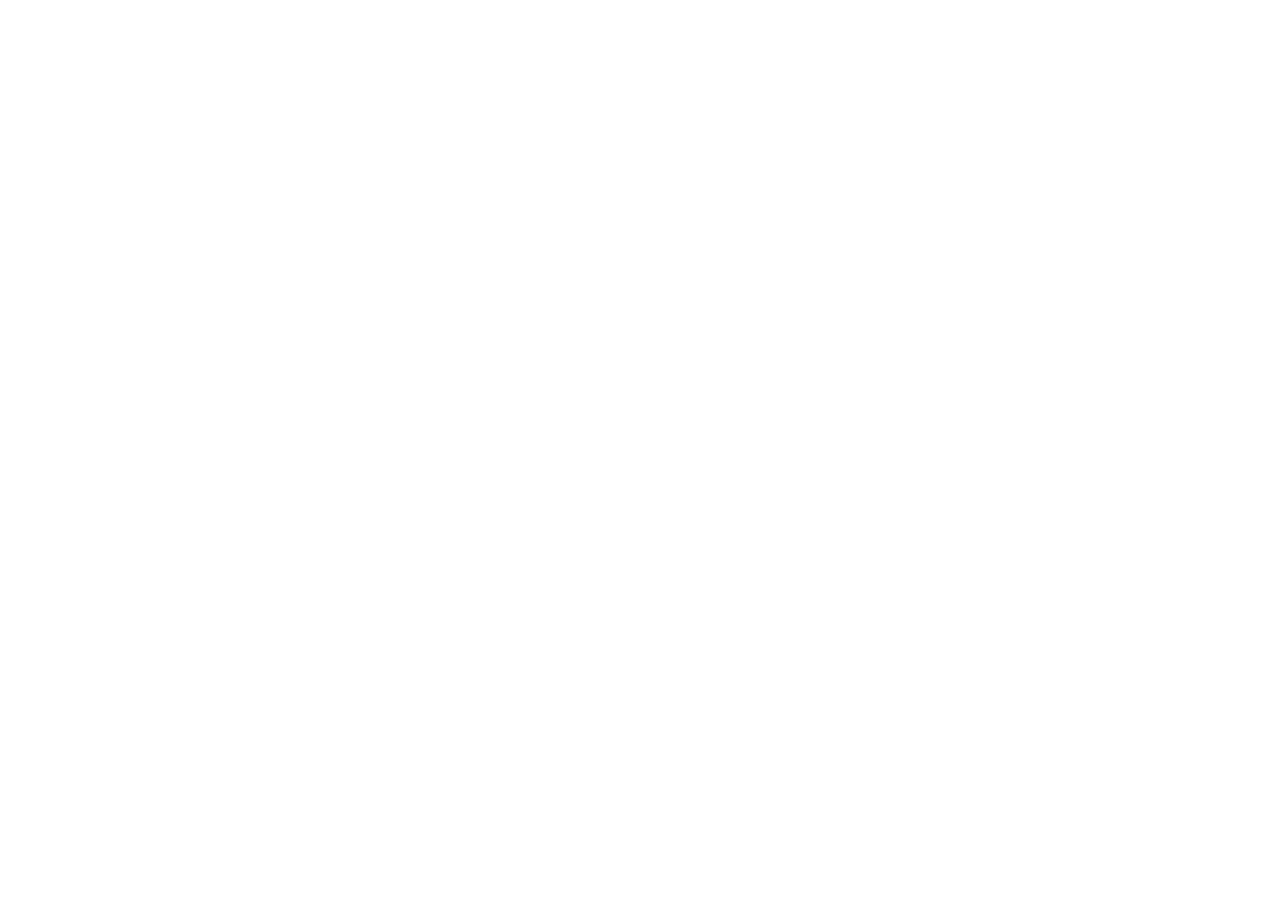
==== commit 06781277: "Redesign SaaS Lab as experiment ledger" ====
--- a/saas-lab/index.html
+++ b/saas-lab/index.html
@@ -1,1440 +1,9 @@
 <!DOCTYPE html>
 <html lang="en">
 <head>
-    <meta charset="utf-8">
-    <meta name="viewport" content="width=device-width, initial-scale=1">
-    <meta name="description" content="SaaS Lab is Iain Reid's personal R&D studio for rapidly turning software ideas into real, testable products — then launching, pivoting, or archiving based on evidence.">
-    <meta name="theme-color" content="#0d0c0a">
-    <meta property="og:title" content="SaaS Lab — Iain Reid">
-    <meta property="og:description" content="Build quickly. Test with real users. Learn from the results. Repeat.">
-    <meta property="og:type" content="website">
-    <meta property="og:url" content="https://iainreid.dev/saas-lab/">
-    <meta name="twitter:card" content="summary_large_image">
-    <title>SaaS Lab — Vision &amp; Strategy · Iain Reid</title>
-    <link rel="canonical" href="https://iainreid.dev/saas-lab/">
-    <link rel="preconnect" href="https://fonts.googleapis.com">
-    <link rel="preconnect" href="https://fonts.gstatic.com" crossorigin>
-    <link href="https://fonts.googleapis.com/css2?family=Cinzel:wght@500;600&family=EB+Garamond:ital,wght@0,500;0,600;1,500&display=swap" rel="stylesheet">
-    <style>
-        :root {
-            --night: #0d0c0a;
-            --panel: rgba(28, 22, 16, .62);
-            --paper: #d8c79e;
-            --brass: #ae8540;
-            --brass-light: #d2ad62;
-            --ivory: #efe7d2;
-            --muted: #aaa08d;
-            --line: rgba(201, 164, 91, .28);
-            --line-soft: rgba(201, 164, 91, .14);
-            --green: #5fbf7a;
-            --amber: #d4b45a;
-            --blue: #6ea8d8;
-            --slate: #8a8580;
-            --serif: "EB Garamond", Georgia, serif;
-            --display: "Cinzel", Georgia, serif;
-            --sans: ui-sans-serif, system-ui, -apple-system, BlinkMacSystemFont, "Segoe UI", sans-serif;
-            --shadow: 0 24px 70px rgba(0, 0, 0, .45);
-            --radius: 1.1rem;
-            --max: 72rem;
-        }
-
-        *, *::before, *::after { box-sizing: border-box; }
-        html { scroll-behavior: smooth; }
-        body {
-            margin: 0;
-            min-width: 320px;
-            color: var(--ivory);
-            font-family: var(--sans);
-            line-height: 1.65;
-            background: var(--night);
-            overflow-x: hidden;
-        }
-        a { color: inherit; }
-        p { margin: 0 0 1rem; }
-        h1, h2, h3 {
-            margin: 0;
-            font-family: var(--display);
-            font-weight: 600;
-            line-height: 1.12;
-            letter-spacing: .02em;
-        }
-        ul, ol { margin: 0; padding: 0; }
-
-        .lab-bg {
-            position: fixed;
-            inset: 0;
-            z-index: -2;
-            pointer-events: none;
-            background:
-                radial-gradient(ellipse 70% 45% at 50% -10%, rgba(174, 133, 64, .16), transparent 55%),
-                radial-gradient(ellipse 40% 30% at 85% 20%, rgba(111, 155, 134, .08), transparent 50%),
-                radial-gradient(ellipse 35% 28% at 10% 70%, rgba(174, 133, 64, .07), transparent 55%),
-                var(--night);
-        }
-        .lab-grid {
-            position: fixed;
-            inset: 0;
-            z-index: -1;
-            pointer-events: none;
-            background-image:
-                linear-gradient(rgba(255, 255, 255, .028) 1px, transparent 1px),
-                linear-gradient(90deg, rgba(255, 255, 255, .022) 1px, transparent 1px);
-            background-size: 56px 56px;
-            mask-image: radial-gradient(ellipse 80% 70% at 50% 30%, #000 20%, transparent 75%);
-            animation: grid-drift 40s linear infinite;
-        }
-        .lab-glow {
-            position: fixed;
-            width: 28rem;
-            height: 28rem;
-            border-radius: 50%;
-            filter: blur(90px);
-            pointer-events: none;
-            z-index: -1;
-            opacity: .55;
-        }
-        .lab-glow--a {
-            top: 8%;
-            left: 12%;
-            background: rgba(174, 133, 64, .14);
-            animation: float-a 14s ease-in-out infinite alternate;
-        }
-        .lab-glow--b {
-            top: 42%;
-            right: 8%;
-            background: rgba(111, 155, 134, .12);
-            animation: float-b 18s ease-in-out infinite alternate;
-        }
-        .lab-glow--c {
-            bottom: 5%;
-            left: 40%;
-            width: 22rem;
-            height: 22rem;
-            background: rgba(210, 173, 98, .08);
-            animation: float-a 22s ease-in-out infinite alternate-reverse;
-        }
-
-        .site-header {
-            position: fixed;
-            z-index: 40;
-            top: 0;
-            left: 0;
-            right: 0;
-            display: flex;
-            align-items: center;
-            justify-content: space-between;
-            gap: 1.5rem;
-            padding: 1rem clamp(1rem, 4vw, 3.5rem);
-            border-bottom: 1px solid transparent;
-            transition: background .25s ease, border-color .25s ease, backdrop-filter .25s ease;
-        }
-        .site-header.is-scrolled {
-            background: rgba(13, 12, 10, .78);
-            border-color: var(--line-soft);
-            backdrop-filter: blur(18px);
-        }
-        .brand {
-            display: flex;
-            align-items: center;
-            gap: .75rem;
-            text-decoration: none;
-        }
-        .brand__mark {
-            display: grid;
-            place-items: center;
-            width: 2.4rem;
-            aspect-ratio: 1;
-            border: 1px solid var(--brass);
-            rotate: 45deg;
-            color: var(--brass-light);
-            font-family: var(--display);
-            font-size: .68rem;
-        }
-        .brand__mark span { rotate: -45deg; }
-        .brand strong,
-        .brand small { display: block; }
-        .brand strong {
-            font-family: var(--display);
-            font-size: .82rem;
-            letter-spacing: .08em;
-        }
-        .brand small {
-            color: var(--muted);
-            font-size: .68rem;
-        }
-        .nav-toggle {
-            display: none;
-            width: 2.6rem;
-            height: 2.6rem;
-            padding: 0;
-            border: 1px solid var(--line);
-            background: rgba(13, 12, 10, .72);
-            color: var(--brass-light);
-            cursor: pointer;
-        }
-        .nav-toggle__bars,
-        .nav-toggle__bars::before,
-        .nav-toggle__bars::after {
-            display: block;
-            width: 1.05rem;
-            height: 1px;
-            margin: 0 auto;
-            background: currentColor;
-            transition: transform .25s ease, opacity .2s ease;
-        }
-        .nav-toggle__bars::before,
-        .nav-toggle__bars::after { content: ""; }
-        .nav-toggle__bars::before { translate: 0 -.35rem; }
-        .nav-toggle__bars::after { translate: 0 .35rem; }
-        .site-header.is-nav-open .nav-toggle__bars { background: transparent; }
-        .site-header.is-nav-open .nav-toggle__bars::before { translate: 0 0; rotate: 45deg; }
-        .site-header.is-nav-open .nav-toggle__bars::after { translate: 0 0; rotate: -45deg; }
-        nav {
-            display: flex;
-            align-items: center;
-            gap: clamp(.7rem, 1.8vw, 1.5rem);
-        }
-        nav a {
-            color: var(--muted);
-            text-decoration: none;
-            font-size: .7rem;
-            letter-spacing: .12em;
-            text-transform: uppercase;
-            transition: color .2s ease;
-        }
-        nav a:hover,
-        nav a:focus-visible,
-        nav a[aria-current="page"] { color: var(--paper); }
-
-        .hero {
-            position: relative;
-            display: grid;
-            align-content: center;
-            min-height: 100svh;
-            padding: 8rem clamp(1rem, 4vw, 3.5rem) 5rem;
-        }
-        .hero__inner {
-            width: min(100%, 42rem);
-            margin: 0 auto;
-            text-align: center;
-        }
-        .kicker {
-            margin: 0 0 1rem;
-            color: var(--brass-light);
-            font-family: var(--display);
-            font-size: .72rem;
-            letter-spacing: .18em;
-            text-transform: uppercase;
-        }
-        .hero h1 {
-            font-size: clamp(3.4rem, 10vw, 6.5rem);
-            letter-spacing: .04em;
-        }
-        .hero__sub {
-            margin: 1.35rem 0 0;
-            color: var(--paper);
-            font-family: var(--serif);
-            font-size: clamp(1.25rem, 2.4vw, 1.7rem);
-            line-height: 1.35;
-        }
-        .hero__rule {
-            width: min(100%, 12rem);
-            height: 1px;
-            margin: 2rem auto;
-            background: linear-gradient(90deg, transparent, var(--brass) 20% 80%, transparent);
-            opacity: .7;
-        }
-        .hero__lede {
-            margin: 0 auto;
-            max-width: 34rem;
-            color: var(--muted);
-            font-size: 1rem;
-        }
-        .hero__cta {
-            display: inline-flex;
-            align-items: center;
-            gap: .55rem;
-            margin-top: 2.25rem;
-            padding: .85rem 1.35rem;
-            border: 1px solid var(--line);
-            border-radius: 999px;
-            background: rgba(34, 27, 20, .55);
-            color: var(--ivory);
-            text-decoration: none;
-            font-family: var(--display);
-            font-size: .72rem;
-            letter-spacing: .12em;
-            text-transform: uppercase;
-            backdrop-filter: blur(12px);
-            transition: border-color .25s ease, background .25s ease, translate .25s ease;
-        }
-        .hero__cta:hover,
-        .hero__cta:focus-visible {
-            border-color: rgba(210, 173, 98, .65);
-            background: rgba(48, 37, 24, .75);
-            translate: 0 -.1rem;
-        }
-
-        .section {
-            width: min(100% - 2rem, var(--max));
-            margin: 0 auto;
-            padding: clamp(4rem, 8vw, 7rem) 0;
-        }
-        .section-heading {
-            max-width: 40rem;
-            margin-bottom: 2.5rem;
-        }
-        .section-heading h2 {
-            font-size: clamp(2rem, 4.5vw, 3.4rem);
-        }
-        .section-heading > p:last-child {
-            margin: 1rem 0 0;
-            color: var(--muted);
-            max-width: 36rem;
-        }
-
-        .glass {
-            border: 1px solid var(--line-soft);
-            border-radius: var(--radius);
-            background:
-                linear-gradient(145deg, rgba(255, 255, 255, .045), transparent 42%),
-                var(--panel);
-            box-shadow: var(--shadow);
-            backdrop-filter: blur(18px);
-        }
-
-        .prose {
-            padding: clamp(1.75rem, 4vw, 3rem);
-        }
-        .prose p {
-            max-width: 44rem;
-            color: var(--muted);
-            font-family: var(--serif);
-            font-size: clamp(1.08rem, 1.7vw, 1.28rem);
-            line-height: 1.55;
-        }
-        .prose p:last-child { margin-bottom: 0; }
-        .prose .accent { color: var(--paper); }
-        .prose .mantra {
-            margin: 1.5rem 0;
-            padding: 1.1rem 0;
-            border-top: 1px solid var(--line-soft);
-            border-bottom: 1px solid var(--line-soft);
-            color: var(--brass-light);
-            font-family: var(--display);
-            font-size: clamp(1rem, 1.8vw, 1.2rem);
-            letter-spacing: .04em;
-            line-height: 1.45;
-        }
-
-        .compare {
-            display: grid;
-            grid-template-columns: 1fr 1fr;
-            gap: 1.15rem;
-        }
-        .compare__col {
-            padding: clamp(1.5rem, 3.5vw, 2.25rem);
-        }
-        .compare__col--old {
-            opacity: .78;
-        }
-        .compare__label {
-            display: inline-block;
-            margin-bottom: 1.25rem;
-            color: var(--muted);
-            font-family: var(--display);
-            font-size: .68rem;
-            letter-spacing: .14em;
-            text-transform: uppercase;
-        }
-        .compare__col--new .compare__label { color: var(--brass-light); }
-        .flow {
-            list-style: none;
-            display: grid;
-            gap: 0;
-        }
-        .flow li {
-            position: relative;
-            padding: .7rem 0 .7rem 1.6rem;
-            color: var(--muted);
-            font-size: .95rem;
-            border-left: 1px solid var(--line-soft);
-        }
-        .flow li::before {
-            content: "";
-            position: absolute;
-            left: -.28rem;
-            top: 1.05rem;
-            width: .5rem;
-            height: .5rem;
-            border-radius: 50%;
-            background: var(--slate);
-            box-shadow: 0 0 0 4px rgba(13, 12, 10, .9);
-        }
-        .compare__col--new .flow li {
-            color: var(--paper);
-            border-left-color: rgba(210, 173, 98, .35);
-        }
-        .compare__col--new .flow li::before {
-            background: var(--brass-light);
-        }
-        .flow li:last-child { padding-bottom: 0; }
-        .flow .warn { color: #c48a7a; }
-        .flow .good { color: var(--green); }
-
-        .mission-panel {
-            padding: clamp(1.75rem, 4vw, 3rem);
-        }
-        .mission-panel > p {
-            max-width: 42rem;
-            color: var(--muted);
-            font-family: var(--serif);
-            font-size: clamp(1.1rem, 1.8vw, 1.3rem);
-            line-height: 1.5;
-        }
-        .mission-panel > p.lead {
-            color: var(--paper);
-            margin-bottom: 1.75rem;
-        }
-        .axis-list {
-            display: grid;
-            grid-template-columns: repeat(3, 1fr);
-            gap: .75rem;
-            list-style: none;
-            margin-top: 1.75rem;
-        }
-        .axis-list li {
-            padding: .85rem 1rem;
-            border: 1px solid var(--line-soft);
-            border-radius: .75rem;
-            background: rgba(13, 12, 10, .28);
-            color: var(--paper);
-            font-family: var(--display);
-            font-size: .78rem;
-            letter-spacing: .08em;
-            text-transform: uppercase;
-            text-align: center;
-        }
-
-        .hypotheses {
-            display: grid;
-            grid-template-columns: 1fr 1fr;
-            gap: 1rem;
-        }
-        .hypothesis {
-            padding: 1.5rem 1.4rem;
-            transition: border-color .25s ease, translate .25s ease;
-        }
-        .hypothesis:hover {
-            border-color: rgba(210, 173, 98, .45);
-            translate: 0 -.15rem;
-        }
-        .hypothesis blockquote {
-            margin: 0;
-            color: var(--paper);
-            font-family: var(--serif);
-            font-style: italic;
-            font-size: 1.15rem;
-            line-height: 1.4;
-        }
-        .hypothesis p {
-            margin: 1rem 0 0;
-            color: var(--muted);
-            font-size: .85rem;
-        }
-
-        .dev-split {
-            display: grid;
-            grid-template-columns: 1.15fr .85fr;
-            gap: 1.15rem;
-        }
-        .dev-copy,
-        .stack-panel {
-            padding: clamp(1.5rem, 3.5vw, 2.5rem);
-        }
-        .dev-copy h2 { margin-bottom: 1rem; }
-        .dev-copy p { color: var(--muted); }
-        .dev-copy .ask {
-            margin: 1.35rem 0;
-            padding-left: 1rem;
-            border-left: 2px solid var(--brass);
-            color: var(--paper);
-            font-family: var(--serif);
-            font-size: 1.2rem;
-            line-height: 1.4;
-        }
-        .stack-panel h3 {
-            margin-bottom: 1.1rem;
-            font-size: 1rem;
-            color: var(--brass-light);
-        }
-        .stack-list {
-            list-style: none;
-            display: grid;
-            gap: .65rem;
-        }
-        .stack-list li {
-            display: flex;
-            align-items: center;
-            gap: .7rem;
-            color: var(--muted);
-            font-size: .92rem;
-        }
-        .stack-list li::before {
-            content: "";
-            width: .35rem;
-            height: .35rem;
-            border-radius: 50%;
-            background: var(--brass);
-            flex: 0 0 auto;
-        }
-
-        .lifecycle {
-            display: grid;
-            gap: .85rem;
-        }
-        .stage {
-            display: grid;
-            grid-template-columns: 5.5rem 1fr;
-            gap: 1.25rem;
-            align-items: start;
-            padding: 1.35rem 1.5rem;
-            transition: border-color .25s ease;
-        }
-        .stage:hover { border-color: rgba(210, 173, 98, .4); }
-        .stage__num {
-            color: var(--brass);
-            font-family: monospace;
-            font-size: .78rem;
-            letter-spacing: .12em;
-            padding-top: .2rem;
-        }
-        .stage h3 {
-            margin-bottom: .45rem;
-            font-size: 1.15rem;
-        }
-        .stage p {
-            margin: 0;
-            color: var(--muted);
-            font-size: .95rem;
-        }
-        .outcomes {
-            display: flex;
-            flex-wrap: wrap;
-            gap: .55rem;
-            margin-top: .9rem;
-        }
-        .outcome {
-            padding: .35rem .75rem;
-            border: 1px solid var(--line-soft);
-            border-radius: 999px;
-            font-size: .75rem;
-            letter-spacing: .06em;
-        }
-        .outcome--launch {
-            color: var(--green);
-            border-color: rgba(95, 191, 122, .35);
-        }
-        .outcome--archive {
-            color: var(--slate);
-            border-color: rgba(138, 133, 128, .35);
-        }
-        .outcome--pivot {
-            color: var(--amber);
-            border-color: rgba(212, 180, 90, .35);
-        }
-
-        .status-system {
-            display: grid;
-            grid-template-columns: 1.1fr 1fr;
-            gap: 1.25rem;
-        }
-        .status-copy,
-        .status-legend {
-            padding: clamp(1.5rem, 3.5vw, 2.5rem);
-        }
-        .status-copy h2 { margin-bottom: 1rem; }
-        .status-copy p { color: var(--muted); }
-        .status-copy p:last-child { margin-bottom: 0; }
-        .badge-list {
-            display: grid;
-            gap: .85rem;
-            list-style: none;
-        }
-        .badge {
-            display: inline-flex;
-            align-items: center;
-            gap: .55rem;
-            padding: .45rem .8rem;
-            border: 1px solid var(--line-soft);
-            border-radius: 999px;
-            background: rgba(13, 12, 10, .35);
-            font-size: .78rem;
-            letter-spacing: .04em;
-        }
-        .badge__dot {
-            width: .55rem;
-            aspect-ratio: 1;
-            border-radius: 50%;
-            box-shadow: 0 0 10px currentColor;
-        }
-        .badge--active .badge__dot { background: var(--green); color: var(--green); }
-        .badge--experiment .badge__dot { background: var(--amber); color: var(--amber); }
-        .badge--prototype .badge__dot { background: var(--blue); color: var(--blue); }
-        .badge--archived .badge__dot { background: var(--slate); color: var(--slate); }
-        .badge--launching .badge__dot {
-            background: var(--brass-light);
-            color: var(--brass-light);
-            border-radius: 0;
-            clip-path: polygon(50% 0%, 100% 100%, 0% 100%);
-            width: .5rem;
-            height: .55rem;
-            box-shadow: none;
-        }
-        .badge__label { color: var(--ivory); }
-        .badge__hint {
-            margin-left: .15rem;
-            color: var(--muted);
-            font-size: .72rem;
-        }
-
-        .project-grid {
-            display: grid;
-            grid-template-columns: repeat(3, 1fr);
-            gap: 1.15rem;
-        }
-        .project-card {
-            display: flex;
-            flex-direction: column;
-            min-height: 17.5rem;
-            padding: 1.6rem;
-            transition: border-color .25s ease, translate .25s ease, box-shadow .25s ease;
-        }
-        .project-card:hover {
-            border-color: rgba(210, 173, 98, .5);
-            translate: 0 -.25rem;
-            box-shadow: 0 22px 55px rgba(0, 0, 0, .42);
-        }
-        .project-card__top {
-            display: flex;
-            align-items: center;
-            justify-content: space-between;
-            gap: .75rem;
-            margin-bottom: 2.2rem;
-        }
-        .project-card__mark {
-            color: var(--brass);
-            font-family: monospace;
-            font-size: .7rem;
-            letter-spacing: .1em;
-        }
-        .project-card h3 {
-            margin-bottom: .85rem;
-            font-size: clamp(1.25rem, 2vw, 1.55rem);
-        }
-        .project-card p {
-            margin: 0;
-            color: var(--muted);
-            font-size: .94rem;
-        }
-        .project-card__footer {
-            margin-top: auto;
-            padding-top: 1.5rem;
-            border-top: 1px solid var(--line-soft);
-            color: var(--muted);
-            font-size: .7rem;
-            letter-spacing: .08em;
-            text-transform: uppercase;
-        }
-
-        .dual-grid {
-            display: grid;
-            grid-template-columns: 1fr 1fr;
-            gap: 1.15rem;
-        }
-        .dual-card {
-            padding: clamp(1.5rem, 3.5vw, 2.35rem);
-        }
-        .dual-card h3 {
-            margin: 0 0 .9rem;
-            font-size: 1.35rem;
-        }
-        .dual-card p { color: var(--muted); }
-        .dual-card p:last-child { margin-bottom: 0; }
-        .sight-list {
-            list-style: none;
-            display: grid;
-            gap: .55rem;
-            margin-top: 1.1rem;
-        }
-        .sight-list li {
-            color: var(--paper);
-            font-size: .92rem;
-            padding-left: 1rem;
-            position: relative;
-        }
-        .sight-list li::before {
-            content: "";
-            position: absolute;
-            left: 0;
-            top: .55rem;
-            width: .35rem;
-            height: .35rem;
-            border-radius: 50%;
-            background: var(--brass);
-        }
-
-        .ai-panel {
-            padding: clamp(1.75rem, 4vw, 2.75rem);
-        }
-        .ai-panel > p {
-            max-width: 42rem;
-            color: var(--muted);
-            font-family: var(--serif);
-            font-size: 1.15rem;
-            line-height: 1.5;
-        }
-        .ai-roles {
-            display: grid;
-            grid-template-columns: repeat(3, 1fr);
-            gap: .75rem;
-            list-style: none;
-            margin-top: 1.75rem;
-        }
-        .ai-roles li {
-            padding: .9rem 1rem;
-            border: 1px solid var(--line-soft);
-            border-radius: .75rem;
-            background: rgba(13, 12, 10, .28);
-            color: var(--muted);
-            font-size: .88rem;
-        }
-
-        .metrics {
-            display: grid;
-            grid-template-columns: repeat(4, 1fr);
-            gap: .85rem;
-            list-style: none;
-        }
-        .metric {
-            padding: 1.25rem 1.15rem;
-            text-align: center;
-            transition: border-color .25s ease;
-        }
-        .metric:hover { border-color: rgba(210, 173, 98, .4); }
-        .metric strong {
-            display: block;
-            margin-bottom: .35rem;
-            color: var(--paper);
-            font-family: var(--display);
-            font-size: .92rem;
-            font-weight: 600;
-            letter-spacing: .03em;
-        }
-        .metric span {
-            color: var(--muted);
-            font-size: .8rem;
-        }
-
-        .principles-grid {
-            display: grid;
-            grid-template-columns: repeat(4, 1fr);
-            gap: .85rem;
-        }
-        .principle {
-            padding: 1.25rem 1.15rem;
-            transition: border-color .25s ease, translate .25s ease;
-        }
-        .principle:hover {
-            border-color: rgba(210, 173, 98, .4);
-            translate: 0 -.12rem;
-        }
-        .principle h3 {
-            font-size: .95rem;
-            margin-bottom: .3rem;
-        }
-        .principle p {
-            margin: 0;
-            color: var(--muted);
-            font-size: .84rem;
-        }
-
-        .vision {
-            padding: clamp(2rem, 5vw, 3.25rem);
-            text-align: center;
-        }
-        .vision h2 {
-            font-size: clamp(1.8rem, 4vw, 2.8rem);
-            margin-bottom: 1rem;
-        }
-        .vision p {
-            margin: 0 auto 1rem;
-            max-width: 38rem;
-            color: var(--muted);
-            font-family: var(--serif);
-            font-size: 1.15rem;
-            line-height: 1.5;
-        }
-        .vision p:last-of-type { margin-bottom: 1.75rem; }
-        .vision a {
-            color: var(--brass-light);
-            text-decoration: none;
-            border-bottom: 1px solid currentColor;
-            font-family: var(--display);
-            font-size: .74rem;
-            letter-spacing: .1em;
-            text-transform: uppercase;
-        }
-
-        footer {
-            display: flex;
-            justify-content: space-between;
-            gap: 1rem;
-            width: min(100% - 2rem, var(--max));
-            margin: 0 auto;
-            padding: 2rem 0 2.5rem;
-            border-top: 1px solid var(--line-soft);
-            color: var(--muted);
-            font-size: .7rem;
-            letter-spacing: .1em;
-            text-transform: uppercase;
-        }
-
-        [data-reveal] {
-            opacity: 0;
-            translate: 0 1.1rem;
-            transition: opacity .75s ease, translate .75s ease;
-        }
-        [data-reveal].is-visible {
-            opacity: 1;
-            translate: 0 0;
-        }
-
-        @keyframes grid-drift {
-            to { background-position: 56px 56px, 56px 56px; }
-        }
-        @keyframes float-a {
-            from { translate: 0 0; }
-            to { translate: 2rem 1.5rem; }
-        }
-        @keyframes float-b {
-            from { translate: 0 0; }
-            to { translate: -1.5rem 2rem; }
-        }
-
-        @media (max-width: 980px) {
-            .compare,
-            .hypotheses,
-            .dev-split,
-            .status-system,
-            .dual-grid { grid-template-columns: 1fr; }
-            .project-grid { grid-template-columns: 1fr 1fr; }
-            .axis-list,
-            .ai-roles { grid-template-columns: repeat(2, 1fr); }
-            .metrics { grid-template-columns: repeat(2, 1fr); }
-            .principles-grid { grid-template-columns: repeat(2, 1fr); }
-            .stage { grid-template-columns: 4rem 1fr; }
-        }
-
-        @media (max-width: 900px) {
-            .nav-toggle { display: grid; place-items: center; }
-            nav {
-                position: absolute;
-                top: calc(100% - 1px);
-                right: 1rem;
-                left: 1rem;
-                display: flex;
-                flex-direction: column;
-                gap: 0;
-                padding: .55rem 0;
-                border: 1px solid var(--line);
-                background: rgba(13, 12, 10, .94);
-                backdrop-filter: blur(18px);
-                box-shadow: 0 18px 40px rgba(0, 0, 0, .45);
-                opacity: 0;
-                visibility: hidden;
-                pointer-events: none;
-                translate: 0 -.35rem;
-                transition: opacity .25s ease, translate .25s ease, visibility .25s ease;
-            }
-            .site-header.is-nav-open {
-                background: rgba(13, 12, 10, .94);
-                border-color: var(--line);
-                backdrop-filter: blur(18px);
-            }
-            .site-header.is-nav-open nav {
-                opacity: 1;
-                visibility: visible;
-                pointer-events: auto;
-                translate: 0 0;
-            }
-            nav a {
-                padding: .95rem 1.15rem;
-                border-top: 1px solid rgba(201, 164, 91, .14);
-            }
-            nav a:first-child { border-top: 0; }
-        }
-
-        @media (max-width: 700px) {
-            .project-grid,
-            .principles-grid,
-            .axis-list,
-            .ai-roles,
-            .metrics { grid-template-columns: 1fr; }
-            .brand small { display: none; }
-            .hero { padding-inline: 1rem; }
-            .section { width: min(100% - 1.25rem, var(--max)); }
-            .stage { grid-template-columns: 1fr; gap: .35rem; }
-            footer {
-                width: calc(100% - 1.25rem);
-                flex-direction: column;
-                gap: .4rem;
-            }
-        }
-
-        @media (prefers-reduced-motion: reduce) {
-            html { scroll-behavior: auto; }
-            *, *::before, *::after {
-                animation-duration: .01ms !important;
-                animation-iteration-count: 1 !important;
-                transition-duration: .01ms !important;
-            }
-            [data-reveal] { opacity: 1; translate: none; }
-        }
-    </style>
-</head>
-<body>
-    <div class="lab-bg" aria-hidden="true"></div>
-    <div class="lab-grid" aria-hidden="true"></div>
-    <div class="lab-glow lab-glow--a" aria-hidden="true"></div>
-    <div class="lab-glow lab-glow--b" aria-hidden="true"></div>
-    <div class="lab-glow lab-glow--c" aria-hidden="true"></div>
-
-    <header class="site-header">
-        <a class="brand" href="/">
-            <span class="brand__mark" aria-hidden="true"><span>IR</span></span>
-            <span>
-                <strong>Iain Reid</strong>
-                <small>Independent software developer</small>
-            </span>
-        </a>
-        <button
-            class="nav-toggle"
-            type="button"
-            aria-expanded="false"
-            aria-controls="site-nav"
-            aria-label="Open menu">
-            <span class="nav-toggle__bars" aria-hidden="true"></span>
-        </button>
-        <nav id="site-nav" aria-label="Primary navigation">
-            <a href="/">Workshop</a>
-            <a href="/saas-lab/" aria-current="page">SaaS Lab</a>
-            <a href="#why">Why</a>
-            <a href="#lifecycle">Lifecycle</a>
-            <a href="#projects">Projects</a>
-        </nav>
-    </header>
-
-    <main>
-        <section class="hero" id="top">
-            <div class="hero__inner" data-reveal>
-                <p class="kicker">Vision &amp; strategy</p>
-                <h1>SaaS Lab</h1>
-                <p class="hero__sub">Build quickly. Test with real users. Learn from the results. Repeat.</p>
-                <div class="hero__rule" aria-hidden="true"></div>
-                <p class="hero__lede">A personal R&amp;D studio for turning software ideas into evidence.</p>
-                <a class="hero__cta" href="#about">Read the operating system <span aria-hidden="true">↓</span></a>
-            </div>
-        </section>
-
-        <section class="section" id="about" aria-labelledby="about-heading">
-            <div class="section-heading" data-reveal>
-                <p class="kicker">What it is</p>
-                <h2 id="about-heading">A studio for finding ideas worth building</h2>
-            </div>
-            <div class="glass prose" data-reveal>
-                <p><span class="accent">SaaS Lab is my personal research and development studio.</span> It exists to turn software ideas into real, testable products — fast enough that reality can answer before months of planning do.</p>
-                <p class="mantra">Build quickly. Test with real users. Learn from the results. Repeat.</p>
-                <p>It is equal parts laboratory, incubator, portfolio, and learning platform. Every project exists to answer a question: Can this solve a real problem? Will people use it? Can it become a business?</p>
-                <p>If the answer is yes, it grows into a standalone product. If not, the experiment is documented, the lessons are kept, and the next idea begins. Failure is not wasted effort — it is research.</p>
-            </div>
-        </section>
-
-        <section class="section" id="why" aria-labelledby="why-heading">
-            <div class="section-heading" data-reveal>
-                <p class="kicker">Why it exists</p>
-                <h2 id="why-heading">Ideas are cheap. Evidence is rare.</h2>
-                <p>Most software ideas never become products because people polish for months before learning whether anyone wants the thing.</p>
-            </div>
-            <div class="compare" data-reveal>
-                <article class="glass compare__col compare__col--old">
-                    <span class="compare__label">Traditional path</span>
-                    <ol class="flow">
-                        <li>Idea</li>
-                        <li>Planning</li>
-                        <li>Architecture</li>
-                        <li>Months of development</li>
-                        <li>Launch</li>
-                        <li class="warn">Discover nobody wants it</li>
-                    </ol>
-                </article>
-                <article class="glass compare__col compare__col--new">
-                    <span class="compare__label">SaaS Lab path</span>
-                    <ol class="flow">
-                        <li>Idea</li>
-                        <li>Prototype immediately</li>
-                        <li>Get feedback</li>
-                        <li>Improve</li>
-                        <li>Validate</li>
-                        <li class="good">Scale only if justified</li>
-                    </ol>
-                </article>
-            </div>
-        </section>
-
-        <section class="section" id="mission" aria-labelledby="mission-heading">
-            <div class="section-heading" data-reveal>
-                <p class="kicker">Core mission</p>
-                <h2 id="mission-heading">Get better at choosing what deserves to exist</h2>
-            </div>
-            <div class="glass mission-panel" data-reveal>
-                <p class="lead">Build as many meaningful software experiments as possible while continuously improving the process of discovering valuable ideas.</p>
-                <p>The goal is not to launch hundreds of products. The goal is to become exceptionally good at identifying which ideas deserve to become products.</p>
-                <ul class="axis-list" aria-label="What the lab optimizes for">
-                    <li>Speed</li>
-                    <li>Quality</li>
-                    <li>Experimentation</li>
-                    <li>Learning</li>
-                    <li>Documentation</li>
-                    <li>Repeatability</li>
-                </ul>
-            </div>
-        </section>
-
-        <section class="section" id="philosophy" aria-labelledby="philosophy-heading">
-            <div class="section-heading" data-reveal>
-                <p class="kicker">Philosophy</p>
-                <h2 id="philosophy-heading">Every project begins with a hypothesis</h2>
-                <p>The goal is never to prove the hypothesis correct. The goal is to discover the truth as quickly as possible — even when the truth is that the idea is terrible.</p>
-            </div>
-            <div class="hypotheses">
-                <article class="glass hypothesis" data-reveal>
-                    <blockquote>“People struggle to organize AI workflows.”</blockquote>
-                    <p>Test whether structure beats more prompts.</p>
-                </article>
-                <article class="glass hypothesis" data-reveal>
-                    <blockquote>“What if health tracking became competitive?”</blockquote>
-                    <p>Test whether rivalry creates consistency.</p>
-                </article>
-                <article class="glass hypothesis" data-reveal>
-                    <blockquote>“What if anyone could publish AI-powered workflows without APIs?”</blockquote>
-                    <p>Test whether existing subscriptions are enough.</p>
-                </article>
-                <article class="glass hypothesis" data-reveal>
-                    <blockquote>“What if software ideas themselves became structured assets?”</blockquote>
-                    <p>Test whether organization improves judgment.</p>
-                </article>
-            </div>
-        </section>
-
-        <section class="section" id="development" aria-labelledby="development-heading">
-            <div class="section-heading" data-reveal>
-                <p class="kicker">Development approach</p>
-                <h2 id="development-heading">Momentum over perfection</h2>
-            </div>
-            <div class="dev-split" data-reveal>
-                <div class="glass dev-copy">
-                    <h2>Ask the smaller question first</h2>
-                    <p>Instead of asking how to build the perfect version, SaaS Lab asks a narrower one:</p>
-                    <p class="ask">What’s the smallest version that answers the biggest question?</p>
-                    <p>Complexity is earned. It is never added by default.</p>
-                </div>
-                <div class="glass stack-panel">
-                    <h3>Default materials</h3>
-                    <ul class="stack-list">
-                        <li>One-page applications</li>
-                        <li>SQLite when possible</li>
-                        <li>PHP and plain JavaScript</li>
-                        <li>Minimal infrastructure</li>
-                        <li>Simple deployments</li>
-                        <li>Rapid iteration loops</li>
-                    </ul>
-                </div>
-            </div>
-        </section>
-
-        <section class="section" id="lifecycle" aria-labelledby="lifecycle-heading">
-            <div class="section-heading" data-reveal>
-                <p class="kicker">Experiment lifecycle</p>
-                <h2 id="lifecycle-heading">Every project is an experiment</h2>
-                <p>Each idea moves through the same disciplined path. Launch is one possible outcome — not the only valuable one.</p>
-            </div>
-            <div class="lifecycle">
-                <article class="glass stage" data-reveal>
-                    <span class="stage__num">01</span>
-                    <div>
-                        <h3>Observation</h3>
-                        <p>Identify an interesting problem. Research existing solutions. Understand the market and the people inside it.</p>
-                    </div>
-                </article>
-                <article class="glass stage" data-reveal>
-                    <span class="stage__num">02</span>
-                    <div>
-                        <h3>Hypothesis</h3>
-                        <p>Write a simple assumption. Example: users would rather use AI subscriptions they already pay for than expensive APIs.</p>
-                    </div>
-                </article>
-                <article class="glass stage" data-reveal>
-                    <span class="stage__num">03</span>
-                    <div>
-                        <h3>Prototype</h3>
-                        <p>Build the smallest usable version. Not polished. Not complete. Just enough to test the idea.</p>
-                    </div>
-                </article>
-                <article class="glass stage" data-reveal>
-                    <span class="stage__num">04</span>
-                    <div>
-                        <h3>Validation</h3>
-                        <p>Real people use it. Feedback is collected. Behavior matters more than opinions.</p>
-                    </div>
-                </article>
-                <article class="glass stage" data-reveal>
-                    <span class="stage__num">05</span>
-                    <div>
-                        <h3>Iteration</h3>
-                        <p>Improve what users actually care about. Ignore everything else.</p>
-                    </div>
-                </article>
-                <article class="glass stage" data-reveal>
-                    <span class="stage__num">06</span>
-                    <div>
-                        <h3>Decision</h3>
-                        <p>Choose one of three outcomes. Every outcome is valuable.</p>
-                        <div class="outcomes" aria-label="Possible decisions">
-                            <span class="outcome outcome--launch">Launch</span>
-                            <span class="outcome outcome--archive">Archive</span>
-                            <span class="outcome outcome--pivot">Pivot</span>
-                        </div>
-                    </div>
-                </article>
-            </div>
-        </section>
-
-        <section class="section" id="status" aria-labelledby="status-heading">
-            <div class="status-system" data-reveal>
-                <div class="glass status-copy">
-                    <p class="kicker">Status system</p>
-                    <h2 id="status-heading">Every project is clearly labeled</h2>
-                    <p>Visitors should never have to guess whether something is shipping, still experimental, or already archived. Labels keep the lab honest.</p>
-                </div>
-                <div class="glass status-legend">
-                    <ul class="badge-list">
-                        <li>
-                            <span class="badge badge--active">
-                                <span class="badge__dot" aria-hidden="true"></span>
-                                <span class="badge__label">Active</span>
-                                <span class="badge__hint">In motion</span>
-                            </span>
-                        </li>
-                        <li>
-                            <span class="badge badge--experiment">
-                                <span class="badge__dot" aria-hidden="true"></span>
-                                <span class="badge__label">Experiment</span>
-                                <span class="badge__hint">Still probing</span>
-                            </span>
-                        </li>
-                        <li>
-                            <span class="badge badge--prototype">
-                                <span class="badge__dot" aria-hidden="true"></span>
-                                <span class="badge__label">Prototype</span>
-                                <span class="badge__hint">Early form</span>
-                            </span>
-                        </li>
-                        <li>
-                            <span class="badge badge--archived">
-                                <span class="badge__dot" aria-hidden="true"></span>
-                                <span class="badge__label">Archived</span>
-                                <span class="badge__hint">Lessons kept</span>
-                            </span>
-                        </li>
-                        <li>
-                            <span class="badge badge--launching">
-                                <span class="badge__dot" aria-hidden="true"></span>
-                                <span class="badge__label">Launching</span>
-                                <span class="badge__hint">Going live</span>
-                            </span>
-                        </li>
-                    </ul>
-                </div>
-            </div>
-        </section>
-
-        <section class="section" id="projects" aria-labelledby="projects-heading">
-            <div class="section-heading" data-reveal>
-                <p class="kicker">On the bench</p>
-                <h2 id="projects-heading">Independent products, one laboratory</h2>
-                <p>Each project keeps its own goals, audience, and roadmap. SaaS Lab is the environment where they are born.</p>
-            </div>
-            <div class="project-grid">
-                <article class="glass project-card" data-reveal>
-                    <div class="project-card__top">
-                        <span class="project-card__mark">LAB · 01</span>
-                        <span class="badge badge--active">
-                            <span class="badge__dot" aria-hidden="true"></span>
-                            <span class="badge__label">Active</span>
-                        </span>
-                    </div>
-                    <h3>SousMeow</h3>
-                    <p>A marketplace for AI workflows that run on subscriptions people already pay for — instead of expensive APIs.</p>
-                    <div class="project-card__footer">Hypothesis in progress</div>
-                </article>
-
-                <article class="glass project-card" data-reveal>
-                    <div class="project-card__top">
-                        <span class="project-card__mark">LAB · 02</span>
-                        <span class="badge badge--prototype">
-                            <span class="badge__dot" aria-hidden="true"></span>
-                            <span class="badge__label">Prototype</span>
-                        </span>
-                    </div>
-                    <h3>Project Atlas</h3>
-                    <p>An experiment in organizing and validating hundreds of software ideas as structured assets.</p>
-                    <div class="project-card__footer">Early form</div>
-                </article>
-
-                <article class="glass project-card" data-reveal>
-                    <div class="project-card__top">
-                        <span class="project-card__mark">LAB · 03</span>
-                        <span class="badge badge--experiment">
-                            <span class="badge__dot" aria-hidden="true"></span>
-                            <span class="badge__label">Experiment</span>
-                        </span>
-                    </div>
-                    <h3>More Coming Soon</h3>
-                    <p>AI tools, health competitions, creator utilities, and developer productivity software are under exploration.</p>
-                    <div class="project-card__footer">Next hypotheses</div>
-                </article>
-            </div>
-        </section>
-
-        <section class="section" id="portfolio" aria-labelledby="portfolio-heading">
-            <div class="section-heading" data-reveal>
-                <p class="kicker">More than a portfolio</p>
-                <h2 id="portfolio-heading">Show the evolution, not only the launch</h2>
-            </div>
-            <div class="dual-grid" data-reveal>
-                <article class="glass dual-card">
-                    <h3>Authentic record</h3>
-                    <p>SaaS Lab does not only display finished work. It shows how products evolve — where ideas began, how they changed, what failed, and what earned the right to continue.</p>
-                    <ul class="sight-list">
-                        <li>Origins and early assumptions</li>
-                        <li>Decision trails and tradeoffs</li>
-                        <li>Failures with lessons attached</li>
-                        <li>Successes with evidence</li>
-                    </ul>
-                </article>
-                <article class="glass dual-card">
-                    <h3>Build in public</h3>
-                    <p>Many developers only show success. SaaS Lab documents the process because transparency teaches. Visitors can watch software evolve over weeks and months.</p>
-                    <p>That creates trust. It also demonstrates product thinking — not just programming ability.</p>
-                </article>
-            </div>
-        </section>
-
-        <section class="section" id="ai" aria-labelledby="ai-heading">
-            <div class="section-heading" data-reveal>
-                <p class="kicker">The role of AI</p>
-                <h2 id="ai-heading">AI increases velocity. Judgment stays human.</h2>
-            </div>
-            <div class="glass ai-panel" data-reveal>
-                <p>Artificial intelligence accelerates experimentation inside SaaS Lab — research, concepts, UX review, competitor analysis, feature brainstorming, documentation, interface prototyping, copy, and code review.</p>
-                <p>It does not replace development. The human remains responsible for taste, priorities, and final decisions.</p>
-                <ul class="ai-roles" aria-label="Where AI assists">
-                    <li>Market research</li>
-                    <li>Concept generation</li>
-                    <li>UX critique</li>
-                    <li>Competitor analysis</li>
-                    <li>Documentation</li>
-                    <li>Rapid prototyping</li>
-                </ul>
-            </div>
-        </section>
-
-        <section class="section" id="knowledge" aria-labelledby="knowledge-heading">
-            <div class="section-heading" data-reveal>
-                <p class="kicker">Documentation as a product</p>
-                <h2 id="knowledge-heading">Every experiment generates knowledge</h2>
-                <p>Research, architecture, tradeoffs, mistakes, and design decisions become assets. Over time, the lab becomes a searchable record of software judgment.</p>
-            </div>
-            <div class="metrics" data-reveal role="list" aria-label="How success is measured">
-                <div class="glass metric" role="listitem">
-                    <strong>Ideas tested</strong>
-                    <span>Curiosity converted into probes</span>
-                </div>
-                <div class="glass metric" role="listitem">
-                    <strong>Prototypes shipped</strong>
-                    <span>Smallest versions in the wild</span>
-                </div>
-                <div class="glass metric" role="listitem">
-                    <strong>Time to first version</strong>
-                    <span>Speed from spark to contact</span>
-                </div>
-                <div class="glass metric" role="listitem">
-                    <strong>Users interviewed</strong>
-                    <span>Reality over assumption</span>
-                </div>
-                <div class="glass metric" role="listitem">
-                    <strong>Experiments archived</strong>
-                    <span>Clean endings with lessons</span>
-                </div>
-                <div class="glass metric" role="listitem">
-                    <strong>Products launched</strong>
-                    <span>Ideas that earned scale</span>
-                </div>
-                <div class="glass metric" role="listitem">
-                    <strong>Revenue generated</strong>
-                    <span>Useful, not decorative</span>
-                </div>
-                <div class="glass metric" role="listitem">
-                    <strong>Lessons documented</strong>
-                    <span>Knowledge that compounds</span>
-                </div>
-            </div>
-        </section>
-
-        <section class="section" id="principles" aria-labelledby="principles-heading">
-            <div class="section-heading" data-reveal>
-                <p class="kicker">Design principles</p>
-                <h2 id="principles-heading">Technology should disappear behind the experience</h2>
-            </div>
-            <div class="principles-grid">
-                <article class="glass principle" data-reveal>
-                    <h3>Simple</h3>
-                    <p>Remove until the idea is visible.</p>
-                </article>
-                <article class="glass principle" data-reveal>
-                    <h3>Fast</h3>
-                    <p>Respect attention and iteration speed.</p>
-                </article>
-                <article class="glass principle" data-reveal>
-                    <h3>Readable</h3>
-                    <p>Code and copy should explain themselves.</p>
-                </article>
-                <article class="glass principle" data-reveal>
-                    <h3>Maintainable</h3>
-                    <p>Tomorrow’s self is also a user.</p>
-                </article>
-                <article class="glass principle" data-reveal>
-                    <h3>Accessible</h3>
-                    <p>Useful software includes more people.</p>
-                </article>
-                <article class="glass principle" data-reveal>
-                    <h3>Minimal</h3>
-                    <p>Add weight only when it earns its place.</p>
-                </article>
-                <article class="glass principle" data-reveal>
-                    <h3>Purposeful</h3>
-                    <p>Every screen answers a question.</p>
-                </article>
-                <article class="glass principle" data-reveal>
-                    <h3>Honest</h3>
-                    <p>Status, progress, and failure stay visible.</p>
-                </article>
-            </div>
-        </section>
-
-        <section class="section" id="vision" aria-labelledby="vision-heading">
-            <div class="glass vision" data-reveal>
-                <p class="kicker">Long-term vision</p>
-                <h2 id="vision-heading">A studio that turns curiosity into software</h2>
-                <p>The long-term goal is a self-sustaining product studio that continuously discovers, builds, validates, and launches useful software — without betting everything on a single startup.</p>
-                <p>Most ideas will never become businesses. Some will become open source. Some will become internal tools. A few may become sustainable products. The value is the disciplined system that keeps converting curiosity into software, and software into knowledge.</p>
-                <p>SaaS Lab is not another product. It is the engine that produces them — the umbrella under which SousMeow, future AI tools, health competitions, creator utilities, and developer experiments begin before they graduate, pivot, or archive.</p>
-                <a href="/">Return to the workshop journal</a>
-            </div>
-        </section>
-    </main>
-
-    <footer>
-        <span>iainreid.dev / saas-lab</span>
-        <span>Vision &amp; strategy · <time datetime="2026">2026</time></span>
-    </footer>
-
-    <script>
-        (() => {
-            'use strict';
-
-            const header = document.querySelector('.site-header');
-            const toggle = document.querySelector('.nav-toggle');
-            const nav = document.querySelector('#site-nav');
-            const revealItems = document.querySelectorAll('[data-reveal]');
-            const desktopQuery = window.matchMedia('(min-width: 901px)');
-
-            const updateHeader = () => {
-                if (!header) return;
-                header.classList.toggle('is-scrolled', window.scrollY > 24);
-            };
-
-            const setNavOpen = (open) => {
-                if (!header || !toggle) return;
-                header.classList.toggle('is-nav-open', open);
-                toggle.setAttribute('aria-expanded', open ? 'true' : 'false');
-                toggle.setAttribute('aria-label', open ? 'Close menu' : 'Open menu');
-            };
-
-            const closeNav = () => setNavOpen(false);
-
-            updateHeader();
-            window.addEventListener('scroll', updateHeader, { passive: true });
-
-            if (toggle && nav && header) {
-                toggle.addEventListener('click', () => {
-                    setNavOpen(!header.classList.contains('is-nav-open'));
-                });
-
-                nav.querySelectorAll('a').forEach((link) => {
-                    link.addEventListener('click', closeNav);
-                });
-
-                document.addEventListener('keydown', (event) => {
-                    if (event.key === 'Escape') closeNav();
-                });
-
-                document.addEventListener('click', (event) => {
-                    if (!header.classList.contains('is-nav-open')) return;
-                    if (header.contains(event.target)) return;
-                    closeNav();
-                });
-
-                const handleDesktopChange = (event) => {
-                    if (event.matches) closeNav();
-                };
-
-                if (typeof desktopQuery.addEventListener === 'function') {
-                    desktopQuery.addEventListener('change', handleDesktopChange);
-                } else if (typeof desktopQuery.addListener === 'function') {
-                    desktopQuery.addListener(handleDesktopChange);
-                }
-            }
-
-            if (!('IntersectionObserver' in window)) {
-                revealItems.forEach((item) => item.classList.add('is-visible'));
-                return;
-            }
-
-            const observer = new IntersectionObserver((entries, activeObserver) => {
-                entries.forEach((entry) => {
-                    if (!entry.isIntersecting) return;
-                    entry.target.classList.add('is-visible');
-                    activeObserver.unobserve(entry.target);
-                });
-            }, {
-                rootMargin: '0px 0px -8% 0px',
-                threshold: 0.12,
-            });
-
-            revealItems.forEach((item) => observer.observe(item));
-        })();
-    </script>
-</body>
-</html>
+<meta charset="utf-8">
+<meta name="viewport" content="width=device-width,initial-scale=1">
+<meta name="description" content="SaaS Lab is Iain Reid's personal software R&D studio for testing product ideas before overbuilding them.">
+<meta name="theme-color" content="#0b0a08">
+<meta property="og:title" content="SaaS Lab — Iain Reid">
+<meta
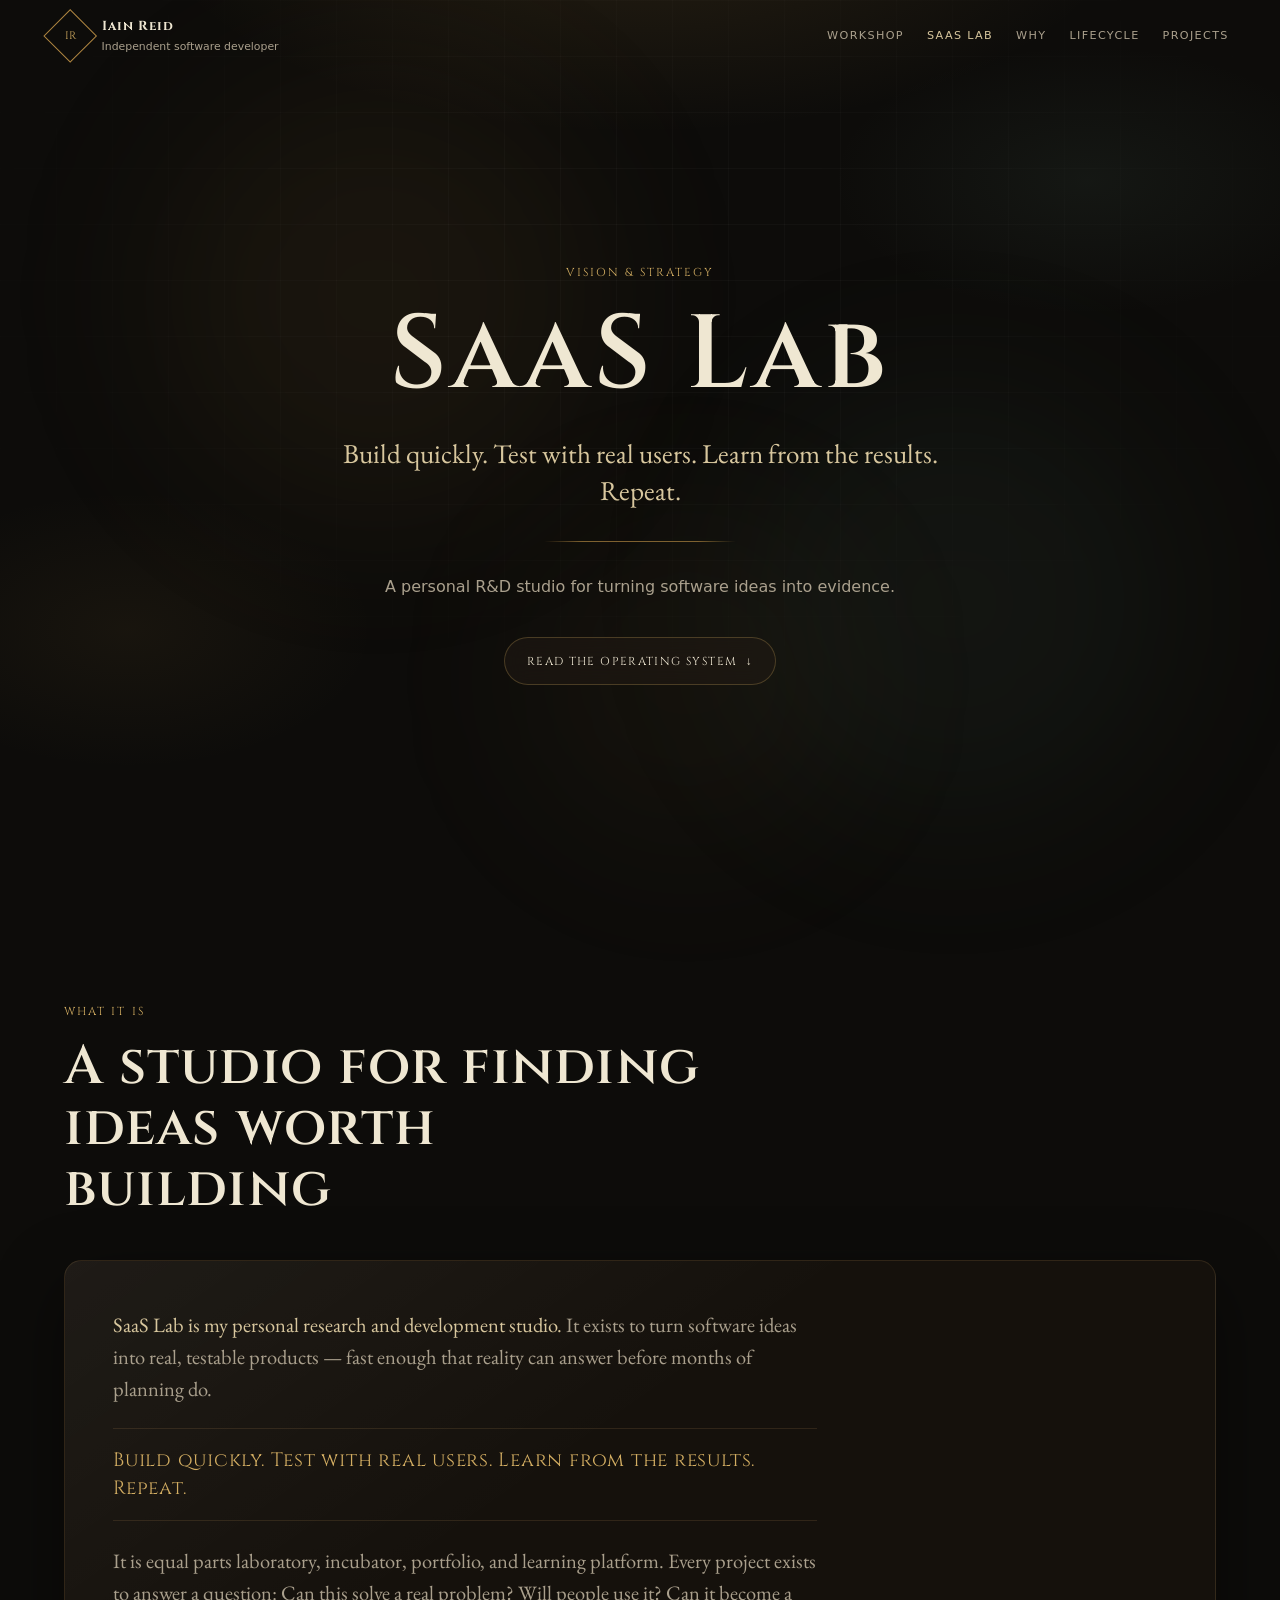
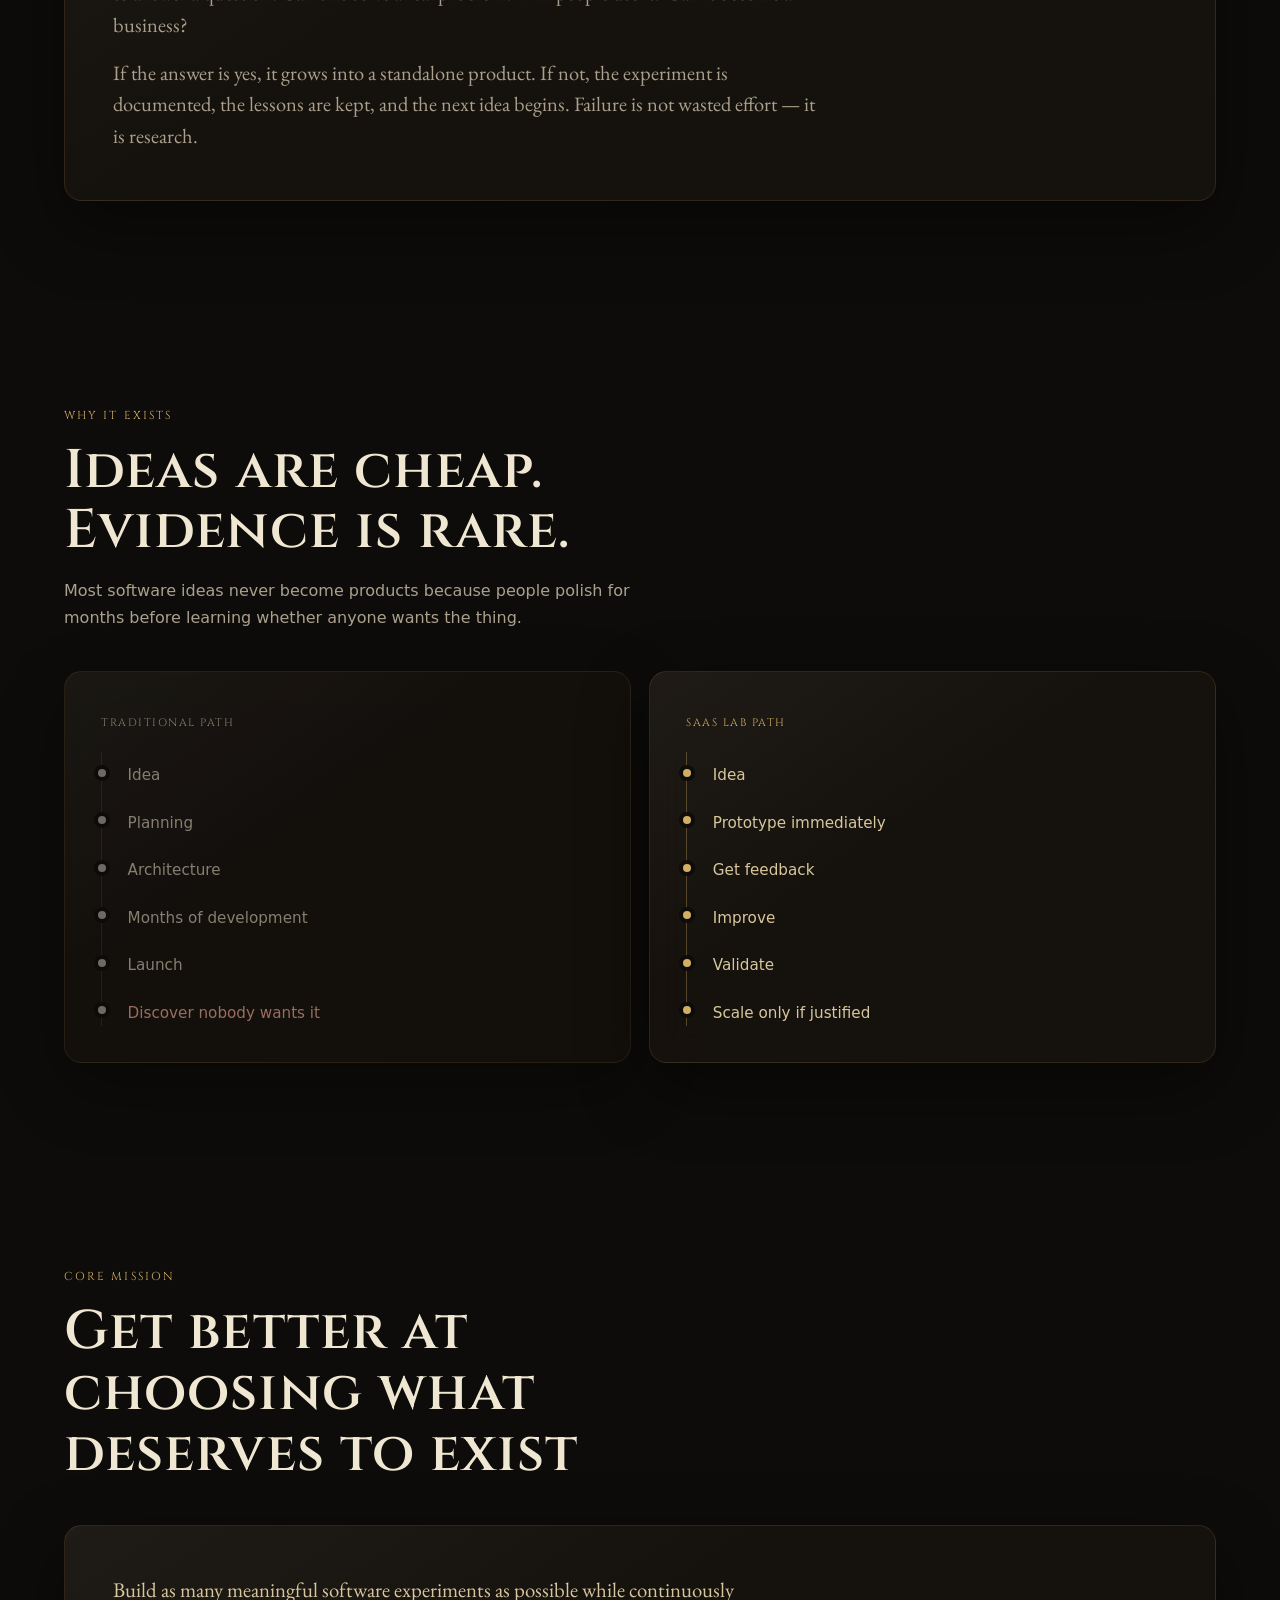
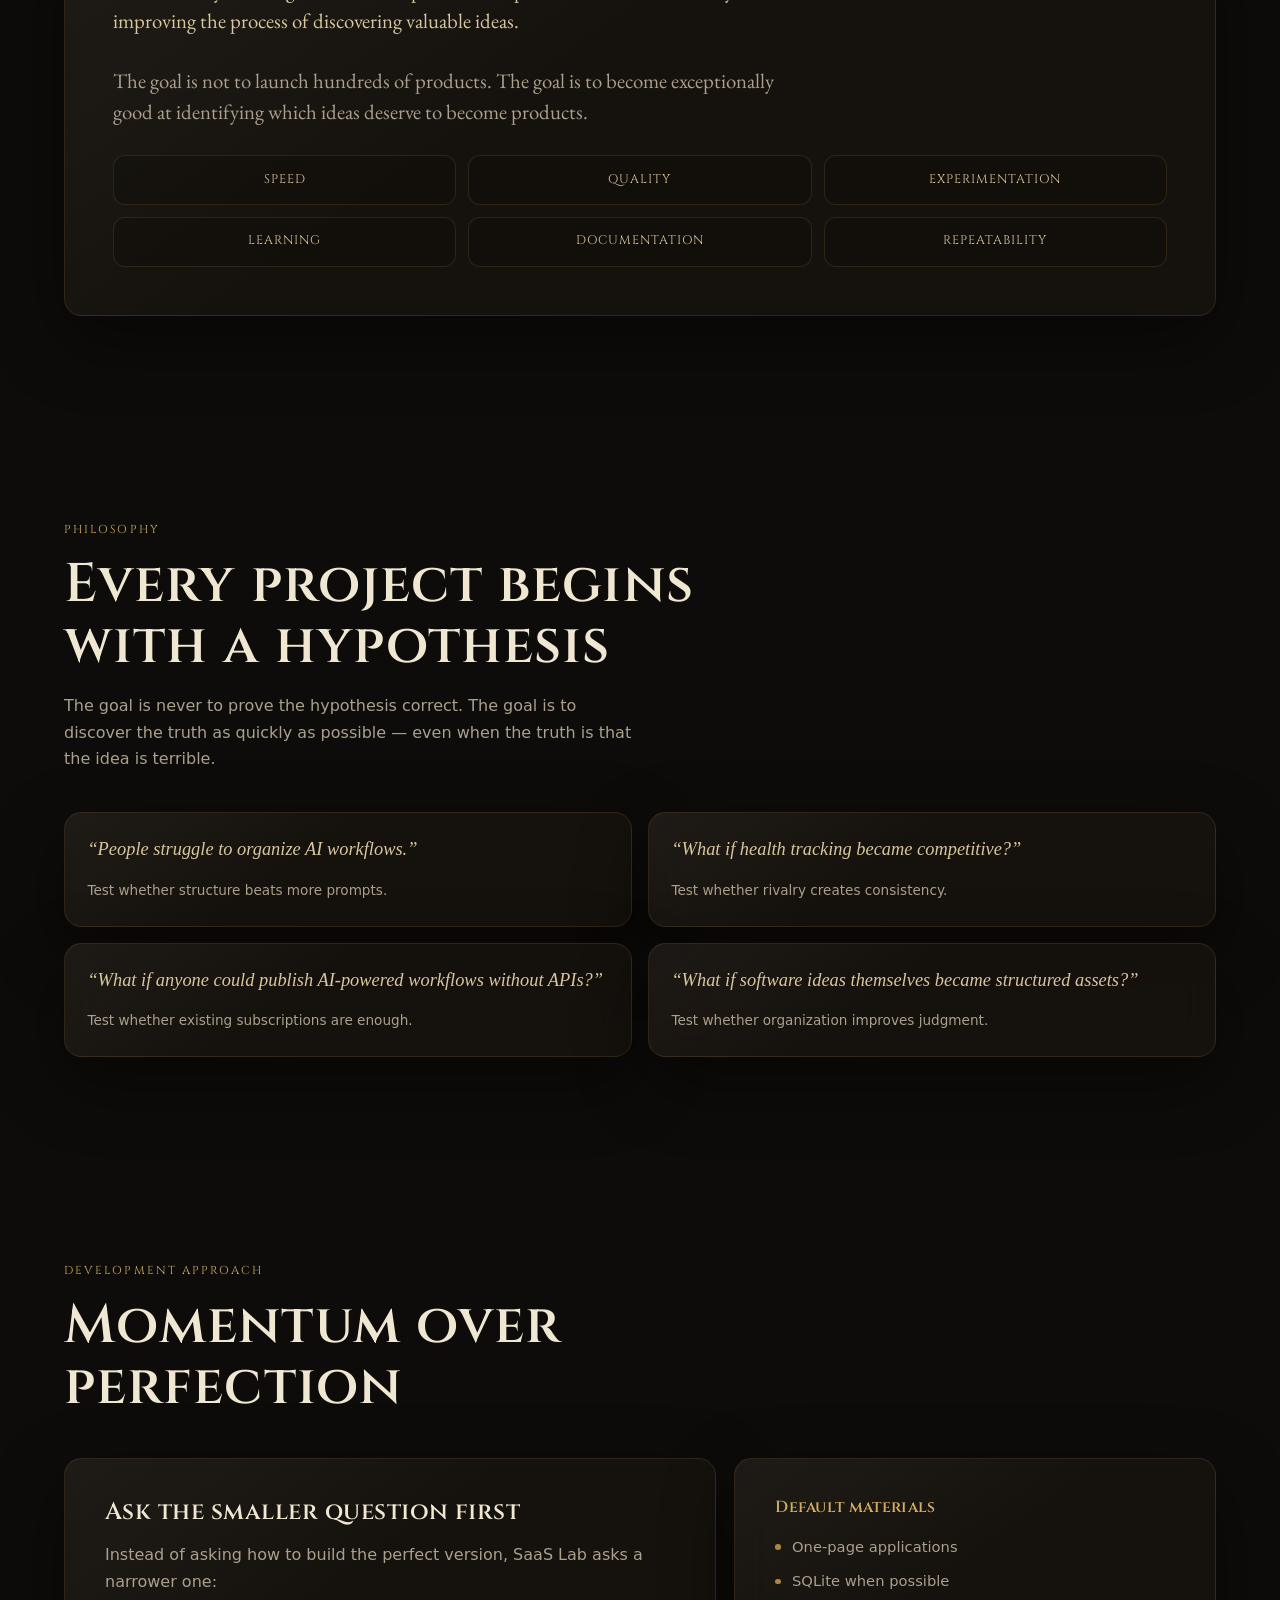
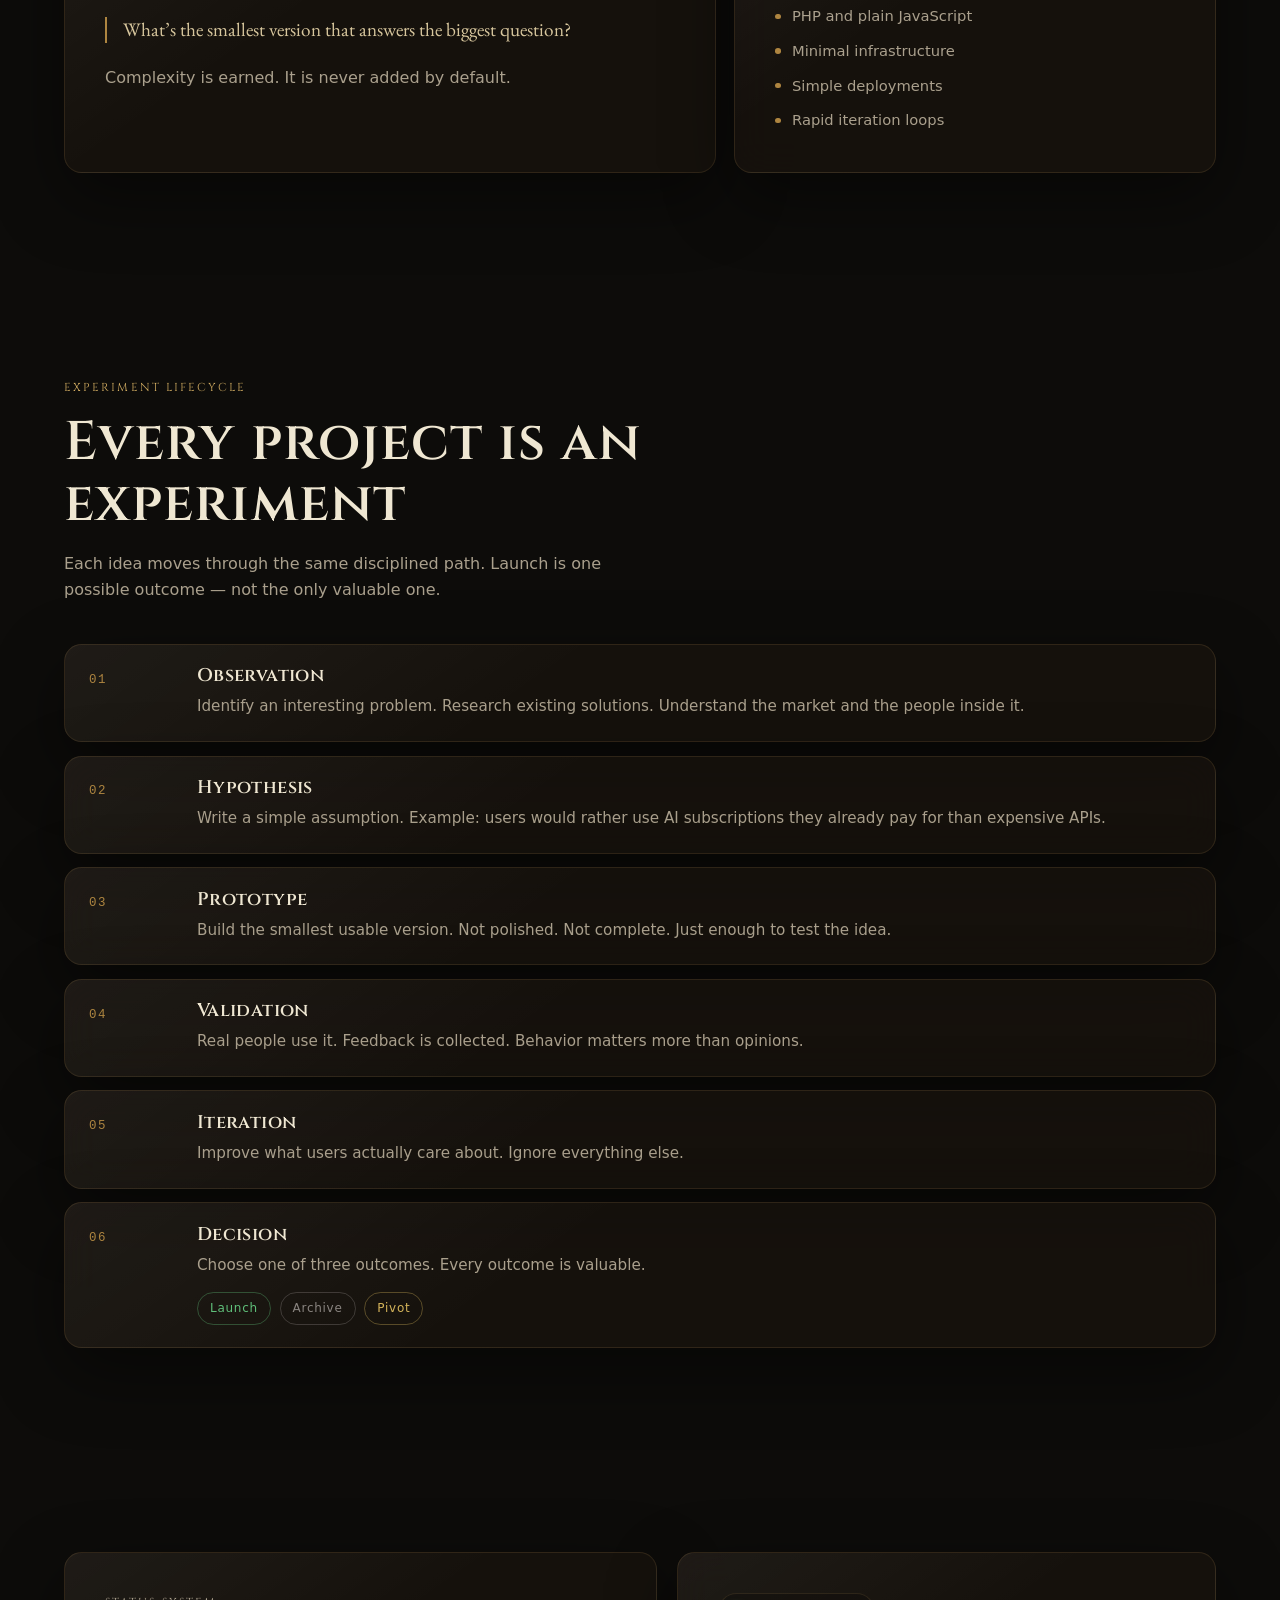
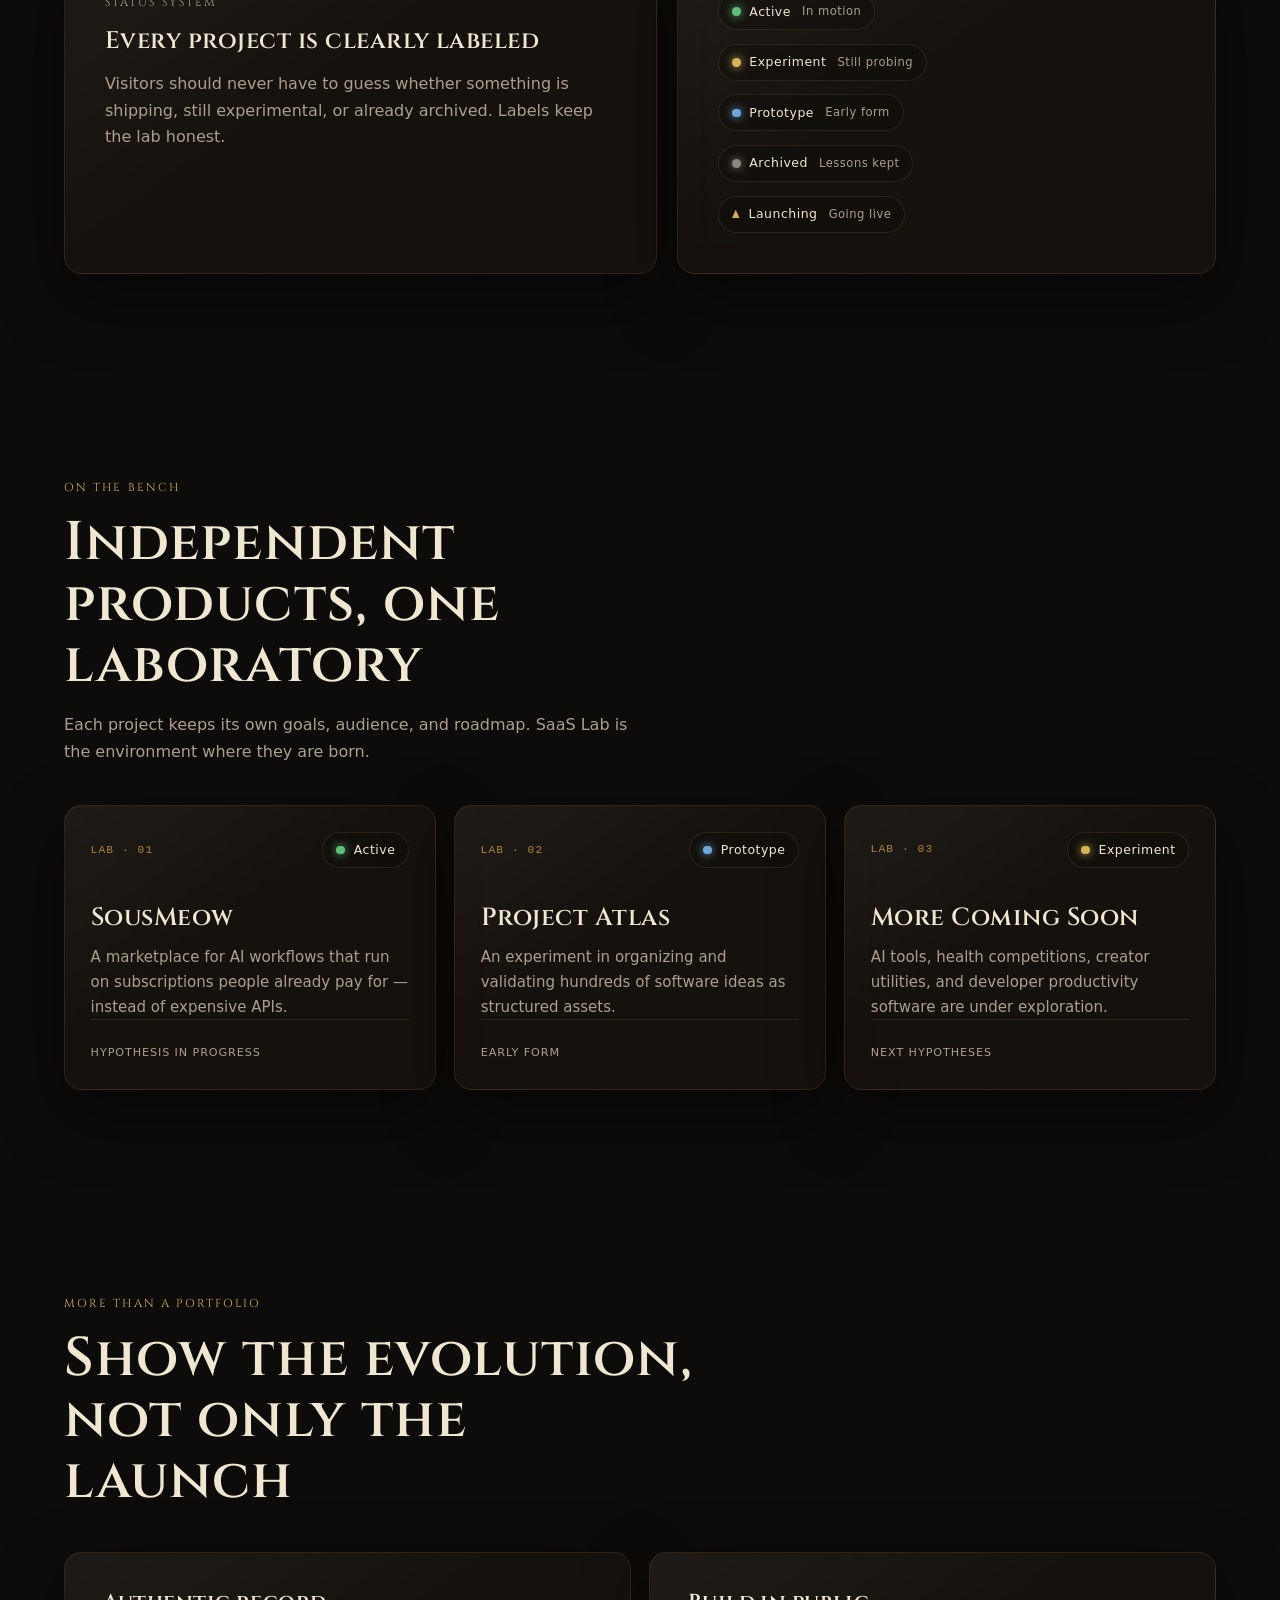
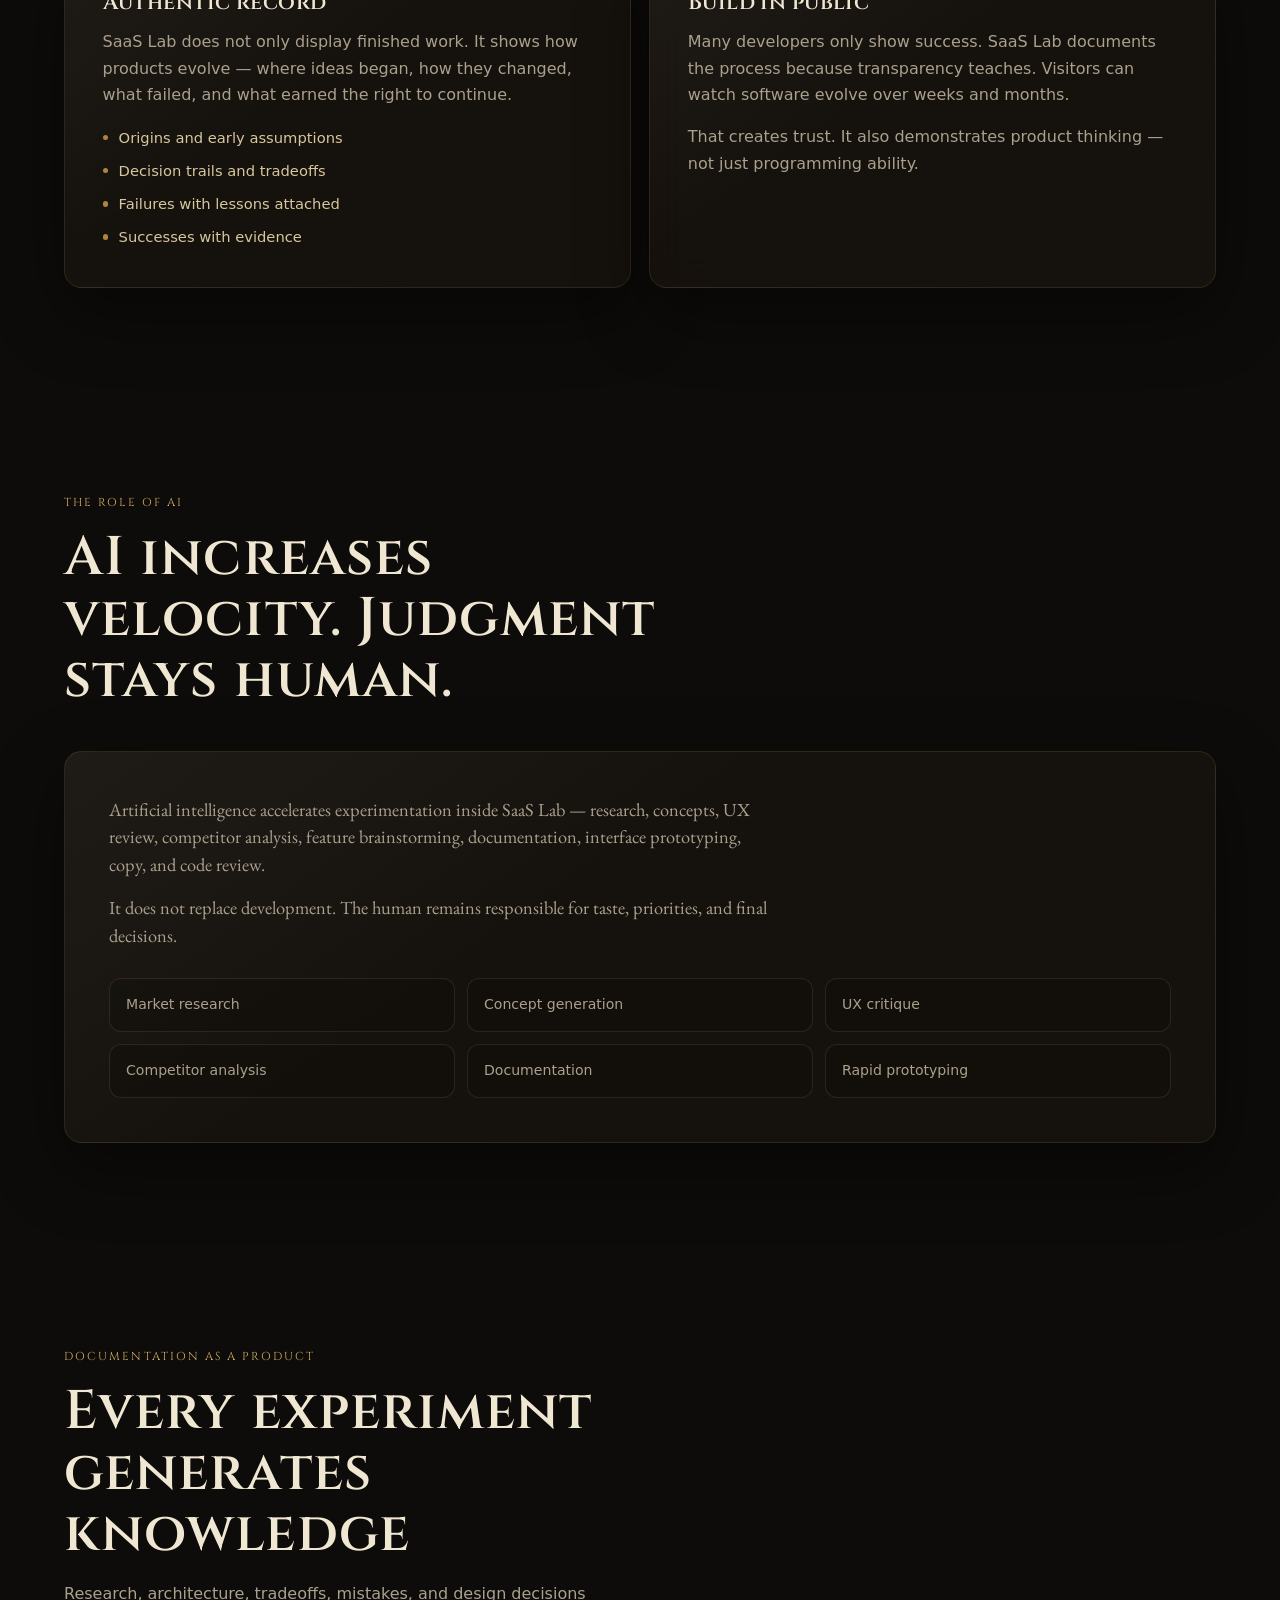
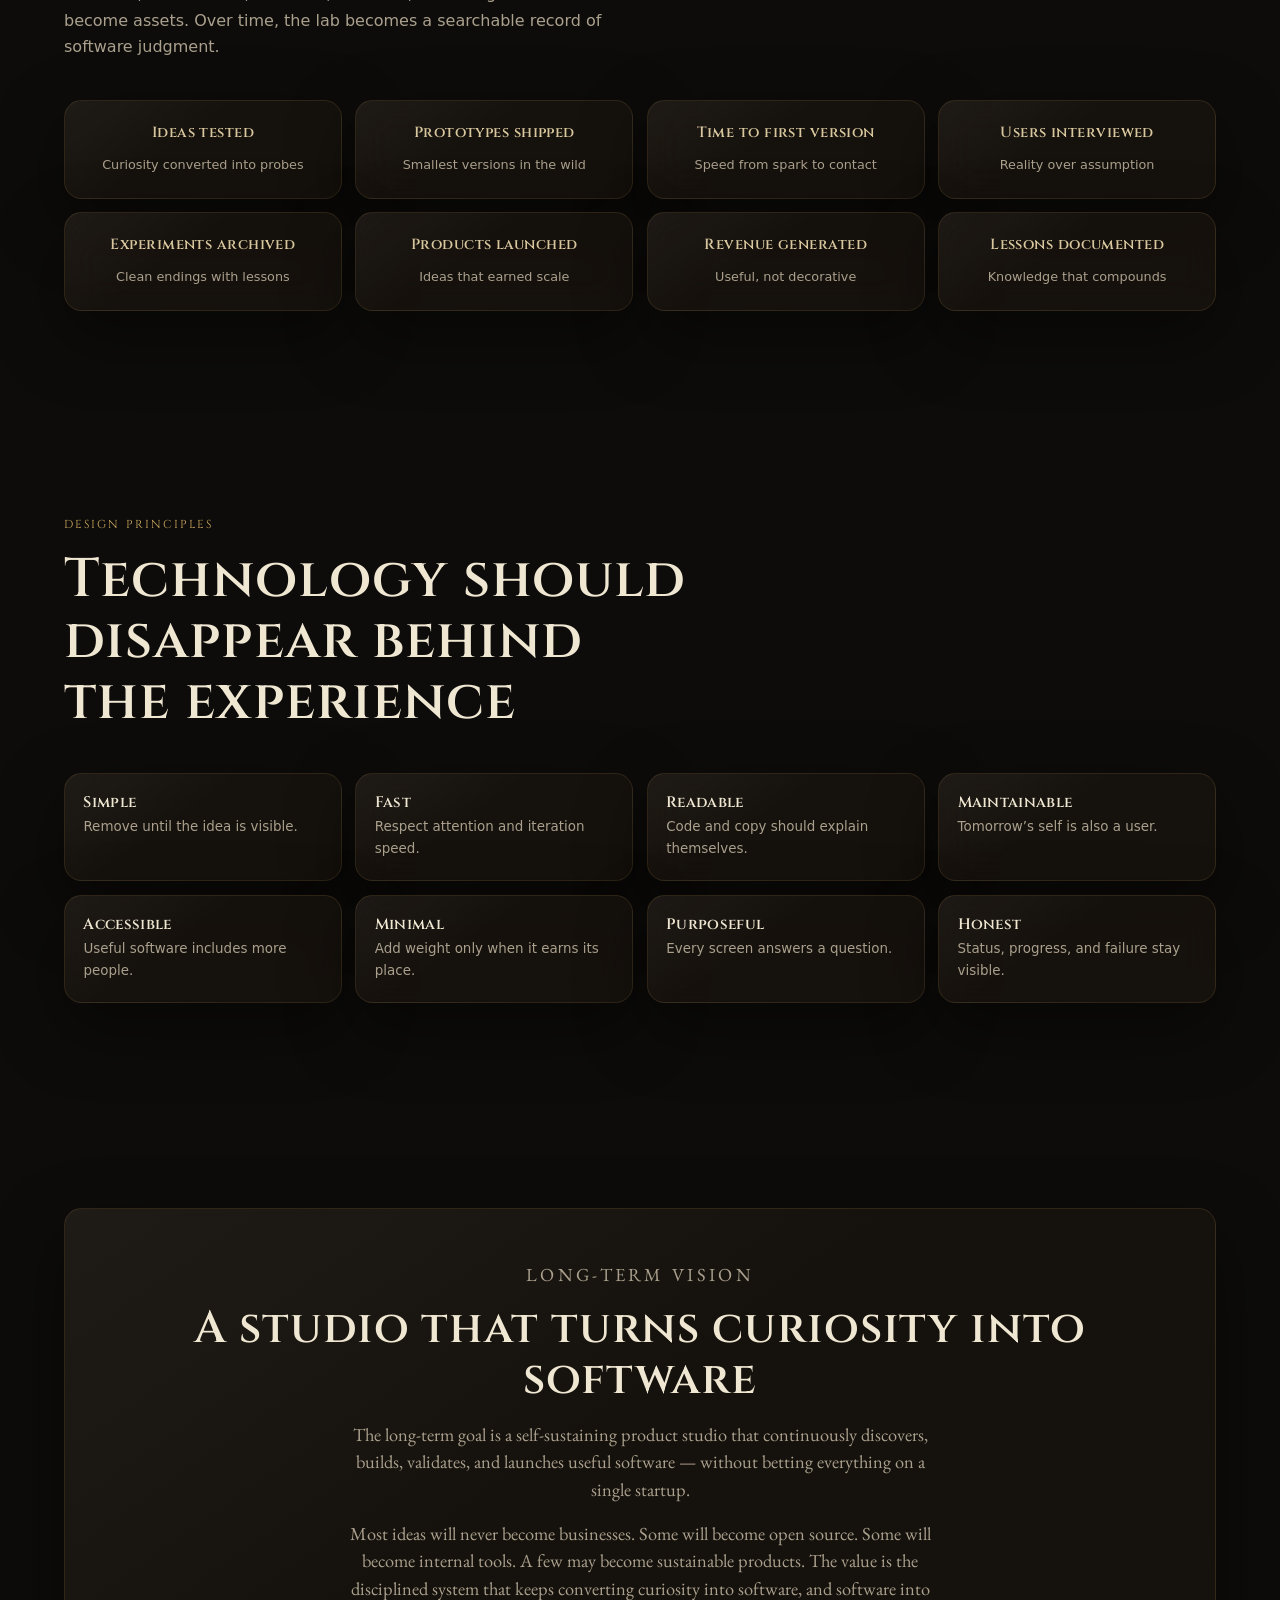
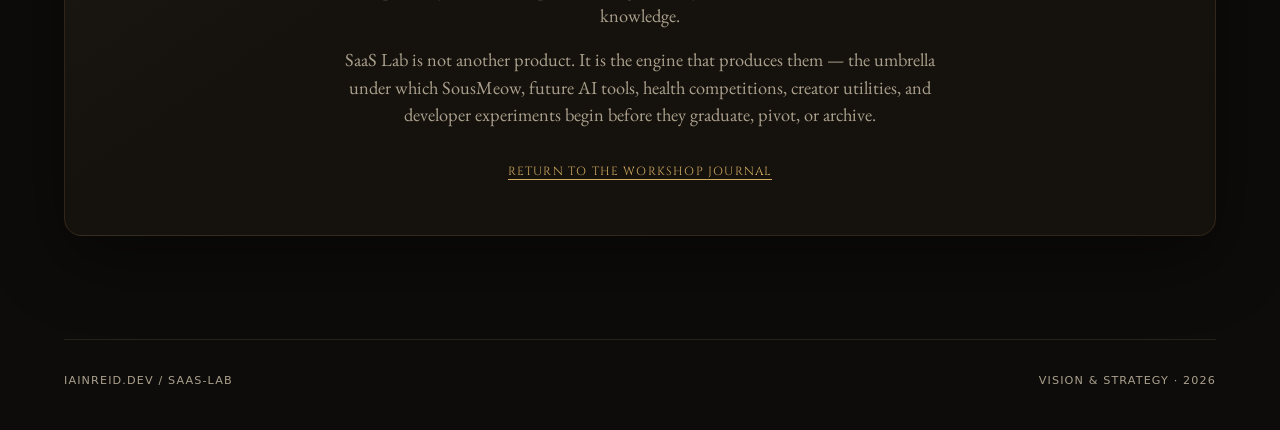
==== commit f8641cc8: "Restore complete SaaS Lab landing page The experiment-ledger redesign left saas-lab/index.html trunc" ====
--- a/saas-lab/index.html
+++ b/saas-lab/index.html
@@ -1,9 +1,1440 @@
 <!DOCTYPE html>
 <html lang="en">
 <head>
-<meta charset="utf-8">
-<meta name="viewport" content="width=device-width,initial-scale=1">
-<meta name="description" content="SaaS Lab is Iain Reid's personal software R&D studio for testing product ideas before overbuilding them.">
-<meta name="theme-color" content="#0b0a08">
-<meta property="og:title" content="SaaS Lab — Iain Reid">
-<meta+    <meta charset="utf-8">
+    <meta name="viewport" content="width=device-width, initial-scale=1">
+    <meta name="description" content="SaaS Lab is Iain Reid's personal R&D studio for rapidly turning software ideas into real, testable products — then launching, pivoting, or archiving based on evidence.">
+    <meta name="theme-color" content="#0d0c0a">
+    <meta property="og:title" content="SaaS Lab — Iain Reid">
+    <meta property="og:description" content="Build quickly. Test with real users. Learn from the results. Repeat.">
+    <meta property="og:type" content="website">
+    <meta property="og:url" content="https://iainreid.dev/site/saas-lab/">
+    <meta name="twitter:card" content="summary_large_image">
+    <title>SaaS Lab — Vision &amp; Strategy · Iain Reid</title>
+    <link rel="canonical" href="https://iainreid.dev/site/saas-lab/">
+    <link rel="preconnect" href="https://fonts.googleapis.com">
+    <link rel="preconnect" href="https://fonts.gstatic.com" crossorigin>
+    <link href="https://fonts.googleapis.com/css2?family=Cinzel:wght@500;600&family=EB+Garamond:ital,wght@0,500;0,600;1,500&display=swap" rel="stylesheet">
+    <style>
+        :root {
+            --night: #0d0c0a;
+            --panel: rgba(28, 22, 16, .62);
+            --paper: #d8c79e;
+            --brass: #ae8540;
+            --brass-light: #d2ad62;
+            --ivory: #efe7d2;
+            --muted: #aaa08d;
+            --line: rgba(201, 164, 91, .28);
+            --line-soft: rgba(201, 164, 91, .14);
+            --green: #5fbf7a;
+            --amber: #d4b45a;
+            --blue: #6ea8d8;
+            --slate: #8a8580;
+            --serif: "EB Garamond", Georgia, serif;
+            --display: "Cinzel", Georgia, serif;
+            --sans: ui-sans-serif, system-ui, -apple-system, BlinkMacSystemFont, "Segoe UI", sans-serif;
+            --shadow: 0 24px 70px rgba(0, 0, 0, .45);
+            --radius: 1.1rem;
+            --max: 72rem;
+        }
+
+        *, *::before, *::after { box-sizing: border-box; }
+        html { scroll-behavior: smooth; }
+        body {
+            margin: 0;
+            min-width: 320px;
+            color: var(--ivory);
+            font-family: var(--sans);
+            line-height: 1.65;
+            background: var(--night);
+            overflow-x: hidden;
+        }
+        a { color: inherit; }
+        p { margin: 0 0 1rem; }
+        h1, h2, h3 {
+            margin: 0;
+            font-family: var(--display);
+            font-weight: 600;
+            line-height: 1.12;
+            letter-spacing: .02em;
+        }
+        ul, ol { margin: 0; padding: 0; }
+
+        .lab-bg {
+            position: fixed;
+            inset: 0;
+            z-index: -2;
+            pointer-events: none;
+            background:
+                radial-gradient(ellipse 70% 45% at 50% -10%, rgba(174, 133, 64, .16), transparent 55%),
+                radial-gradient(ellipse 40% 30% at 85% 20%, rgba(111, 155, 134, .08), transparent 50%),
+                radial-gradient(ellipse 35% 28% at 10% 70%, rgba(174, 133, 64, .07), transparent 55%),
+                var(--night);
+        }
+        .lab-grid {
+            position: fixed;
+            inset: 0;
+            z-index: -1;
+            pointer-events: none;
+            background-image:
+                linear-gradient(rgba(255, 255, 255, .028) 1px, transparent 1px),
+                linear-gradient(90deg, rgba(255, 255, 255, .022) 1px, transparent 1px);
+            background-size: 56px 56px;
+            mask-image: radial-gradient(ellipse 80% 70% at 50% 30%, #000 20%, transparent 75%);
+            animation: grid-drift 40s linear infinite;
+        }
+        .lab-glow {
+            position: fixed;
+            width: 28rem;
+            height: 28rem;
+            border-radius: 50%;
+            filter: blur(90px);
+            pointer-events: none;
+            z-index: -1;
+            opacity: .55;
+        }
+        .lab-glow--a {
+            top: 8%;
+            left: 12%;
+            background: rgba(174, 133, 64, .14);
+            animation: float-a 14s ease-in-out infinite alternate;
+        }
+        .lab-glow--b {
+            top: 42%;
+            right: 8%;
+            background: rgba(111, 155, 134, .12);
+            animation: float-b 18s ease-in-out infinite alternate;
+        }
+        .lab-glow--c {
+            bottom: 5%;
+            left: 40%;
+            width: 22rem;
+            height: 22rem;
+            background: rgba(210, 173, 98, .08);
+            animation: float-a 22s ease-in-out infinite alternate-reverse;
+        }
+
+        .site-header {
+            position: fixed;
+            z-index: 40;
+            top: 0;
+            left: 0;
+            right: 0;
+            display: flex;
+            align-items: center;
+            justify-content: space-between;
+            gap: 1.5rem;
+            padding: 1rem clamp(1rem, 4vw, 3.5rem);
+            border-bottom: 1px solid transparent;
+            transition: background .25s ease, border-color .25s ease, backdrop-filter .25s ease;
+        }
+        .site-header.is-scrolled {
+            background: rgba(13, 12, 10, .78);
+            border-color: var(--line-soft);
+            backdrop-filter: blur(18px);
+        }
+        .brand {
+            display: flex;
+            align-items: center;
+            gap: .75rem;
+            text-decoration: none;
+        }
+        .brand__mark {
+            display: grid;
+            place-items: center;
+            width: 2.4rem;
+            aspect-ratio: 1;
+            border: 1px solid var(--brass);
+            rotate: 45deg;
+            color: var(--brass-light);
+            font-family: var(--display);
+            font-size: .68rem;
+        }
+        .brand__mark span { rotate: -45deg; }
+        .brand strong,
+        .brand small { display: block; }
+        .brand strong {
+            font-family: var(--display);
+            font-size: .82rem;
+            letter-spacing: .08em;
+        }
+        .brand small {
+            color: var(--muted);
+            font-size: .68rem;
+        }
+        .nav-toggle {
+            display: none;
+            width: 2.6rem;
+            height: 2.6rem;
+            padding: 0;
+            border: 1px solid var(--line);
+            background: rgba(13, 12, 10, .72);
+            color: var(--brass-light);
+            cursor: pointer;
+        }
+        .nav-toggle__bars,
+        .nav-toggle__bars::before,
+        .nav-toggle__bars::after {
+            display: block;
+            width: 1.05rem;
+            height: 1px;
+            margin: 0 auto;
+            background: currentColor;
+            transition: transform .25s ease, opacity .2s ease;
+        }
+        .nav-toggle__bars::before,
+        .nav-toggle__bars::after { content: ""; }
+        .nav-toggle__bars::before { translate: 0 -.35rem; }
+        .nav-toggle__bars::after { translate: 0 .35rem; }
+        .site-header.is-nav-open .nav-toggle__bars { background: transparent; }
+        .site-header.is-nav-open .nav-toggle__bars::before { translate: 0 0; rotate: 45deg; }
+        .site-header.is-nav-open .nav-toggle__bars::after { translate: 0 0; rotate: -45deg; }
+        nav {
+            display: flex;
+            align-items: center;
+            gap: clamp(.7rem, 1.8vw, 1.5rem);
+        }
+        nav a {
+            color: var(--muted);
+            text-decoration: none;
+            font-size: .7rem;
+            letter-spacing: .12em;
+            text-transform: uppercase;
+            transition: color .2s ease;
+        }
+        nav a:hover,
+        nav a:focus-visible,
+        nav a[aria-current="page"] { color: var(--paper); }
+
+        .hero {
+            position: relative;
+            display: grid;
+            align-content: center;
+            min-height: 100svh;
+            padding: 8rem clamp(1rem, 4vw, 3.5rem) 5rem;
+        }
+        .hero__inner {
+            width: min(100%, 42rem);
+            margin: 0 auto;
+            text-align: center;
+        }
+        .kicker {
+            margin: 0 0 1rem;
+            color: var(--brass-light);
+            font-family: var(--display);
+            font-size: .72rem;
+            letter-spacing: .18em;
+            text-transform: uppercase;
+        }
+        .hero h1 {
+            font-size: clamp(3.4rem, 10vw, 6.5rem);
+            letter-spacing: .04em;
+        }
+        .hero__sub {
+            margin: 1.35rem 0 0;
+            color: var(--paper);
+            font-family: var(--serif);
+            font-size: clamp(1.25rem, 2.4vw, 1.7rem);
+            line-height: 1.35;
+        }
+        .hero__rule {
+            width: min(100%, 12rem);
+            height: 1px;
+            margin: 2rem auto;
+            background: linear-gradient(90deg, transparent, var(--brass) 20% 80%, transparent);
+            opacity: .7;
+        }
+        .hero__lede {
+            margin: 0 auto;
+            max-width: 34rem;
+            color: var(--muted);
+            font-size: 1rem;
+        }
+        .hero__cta {
+            display: inline-flex;
+            align-items: center;
+            gap: .55rem;
+            margin-top: 2.25rem;
+            padding: .85rem 1.35rem;
+            border: 1px solid var(--line);
+            border-radius: 999px;
+            background: rgba(34, 27, 20, .55);
+            color: var(--ivory);
+            text-decoration: none;
+            font-family: var(--display);
+            font-size: .72rem;
+            letter-spacing: .12em;
+            text-transform: uppercase;
+            backdrop-filter: blur(12px);
+            transition: border-color .25s ease, background .25s ease, translate .25s ease;
+        }
+        .hero__cta:hover,
+        .hero__cta:focus-visible {
+            border-color: rgba(210, 173, 98, .65);
+            background: rgba(48, 37, 24, .75);
+            translate: 0 -.1rem;
+        }
+
+        .section {
+            width: min(100% - 2rem, var(--max));
+            margin: 0 auto;
+            padding: clamp(4rem, 8vw, 7rem) 0;
+        }
+        .section-heading {
+            max-width: 40rem;
+            margin-bottom: 2.5rem;
+        }
+        .section-heading h2 {
+            font-size: clamp(2rem, 4.5vw, 3.4rem);
+        }
+        .section-heading > p:last-child {
+            margin: 1rem 0 0;
+            color: var(--muted);
+            max-width: 36rem;
+        }
+
+        .glass {
+            border: 1px solid var(--line-soft);
+            border-radius: var(--radius);
+            background:
+                linear-gradient(145deg, rgba(255, 255, 255, .045), transparent 42%),
+                var(--panel);
+            box-shadow: var(--shadow);
+            backdrop-filter: blur(18px);
+        }
+
+        .prose {
+            padding: clamp(1.75rem, 4vw, 3rem);
+        }
+        .prose p {
+            max-width: 44rem;
+            color: var(--muted);
+            font-family: var(--serif);
+            font-size: clamp(1.08rem, 1.7vw, 1.28rem);
+            line-height: 1.55;
+        }
+        .prose p:last-child { margin-bottom: 0; }
+        .prose .accent { color: var(--paper); }
+        .prose .mantra {
+            margin: 1.5rem 0;
+            padding: 1.1rem 0;
+            border-top: 1px solid var(--line-soft);
+            border-bottom: 1px solid var(--line-soft);
+            color: var(--brass-light);
+            font-family: var(--display);
+            font-size: clamp(1rem, 1.8vw, 1.2rem);
+            letter-spacing: .04em;
+            line-height: 1.45;
+        }
+
+        .compare {
+            display: grid;
+            grid-template-columns: 1fr 1fr;
+            gap: 1.15rem;
+        }
+        .compare__col {
+            padding: clamp(1.5rem, 3.5vw, 2.25rem);
+        }
+        .compare__col--old {
+            opacity: .78;
+        }
+        .compare__label {
+            display: inline-block;
+            margin-bottom: 1.25rem;
+            color: var(--muted);
+            font-family: var(--display);
+            font-size: .68rem;
+            letter-spacing: .14em;
+            text-transform: uppercase;
+        }
+        .compare__col--new .compare__label { color: var(--brass-light); }
+        .flow {
+            list-style: none;
+            display: grid;
+            gap: 0;
+        }
+        .flow li {
+            position: relative;
+            padding: .7rem 0 .7rem 1.6rem;
+            color: var(--muted);
+            font-size: .95rem;
+            border-left: 1px solid var(--line-soft);
+        }
+        .flow li::before {
+            content: "";
+            position: absolute;
+            left: -.28rem;
+            top: 1.05rem;
+            width: .5rem;
+            height: .5rem;
+            border-radius: 50%;
+            background: var(--slate);
+            box-shadow: 0 0 0 4px rgba(13, 12, 10, .9);
+        }
+        .compare__col--new .flow li {
+            color: var(--paper);
+            border-left-color: rgba(210, 173, 98, .35);
+        }
+        .compare__col--new .flow li::before {
+            background: var(--brass-light);
+        }
+        .flow li:last-child { padding-bottom: 0; }
+        .flow .warn { color: #c48a7a; }
+        .flow .good { color: var(--green); }
+
+        .mission-panel {
+            padding: clamp(1.75rem, 4vw, 3rem);
+        }
+        .mission-panel > p {
+            max-width: 42rem;
+            color: var(--muted);
+            font-family: var(--serif);
+            font-size: clamp(1.1rem, 1.8vw, 1.3rem);
+            line-height: 1.5;
+        }
+        .mission-panel > p.lead {
+            color: var(--paper);
+            margin-bottom: 1.75rem;
+        }
+        .axis-list {
+            display: grid;
+            grid-template-columns: repeat(3, 1fr);
+            gap: .75rem;
+            list-style: none;
+            margin-top: 1.75rem;
+        }
+        .axis-list li {
+            padding: .85rem 1rem;
+            border: 1px solid var(--line-soft);
+            border-radius: .75rem;
+            background: rgba(13, 12, 10, .28);
+            color: var(--paper);
+            font-family: var(--display);
+            font-size: .78rem;
+            letter-spacing: .08em;
+            text-transform: uppercase;
+            text-align: center;
+        }
+
+        .hypotheses {
+            display: grid;
+            grid-template-columns: 1fr 1fr;
+            gap: 1rem;
+        }
+        .hypothesis {
+            padding: 1.5rem 1.4rem;
+            transition: border-color .25s ease, translate .25s ease;
+        }
+        .hypothesis:hover {
+            border-color: rgba(210, 173, 98, .45);
+            translate: 0 -.15rem;
+        }
+        .hypothesis blockquote {
+            margin: 0;
+            color: var(--paper);
+            font-family: var(--serif);
+            font-style: italic;
+            font-size: 1.15rem;
+            line-height: 1.4;
+        }
+        .hypothesis p {
+            margin: 1rem 0 0;
+            color: var(--muted);
+            font-size: .85rem;
+        }
+
+        .dev-split {
+            display: grid;
+            grid-template-columns: 1.15fr .85fr;
+            gap: 1.15rem;
+        }
+        .dev-copy,
+        .stack-panel {
+            padding: clamp(1.5rem, 3.5vw, 2.5rem);
+        }
+        .dev-copy h2 { margin-bottom: 1rem; }
+        .dev-copy p { color: var(--muted); }
+        .dev-copy .ask {
+            margin: 1.35rem 0;
+            padding-left: 1rem;
+            border-left: 2px solid var(--brass);
+            color: var(--paper);
+            font-family: var(--serif);
+            font-size: 1.2rem;
+            line-height: 1.4;
+        }
+        .stack-panel h3 {
+            margin-bottom: 1.1rem;
+            font-size: 1rem;
+            color: var(--brass-light);
+        }
+        .stack-list {
+            list-style: none;
+            display: grid;
+            gap: .65rem;
+        }
+        .stack-list li {
+            display: flex;
+            align-items: center;
+            gap: .7rem;
+            color: var(--muted);
+            font-size: .92rem;
+        }
+        .stack-list li::before {
+            content: "";
+            width: .35rem;
+            height: .35rem;
+            border-radius: 50%;
+            background: var(--brass);
+            flex: 0 0 auto;
+        }
+
+        .lifecycle {
+            display: grid;
+            gap: .85rem;
+        }
+        .stage {
+            display: grid;
+            grid-template-columns: 5.5rem 1fr;
+            gap: 1.25rem;
+            align-items: start;
+            padding: 1.35rem 1.5rem;
+            transition: border-color .25s ease;
+        }
+        .stage:hover { border-color: rgba(210, 173, 98, .4); }
+        .stage__num {
+            color: var(--brass);
+            font-family: monospace;
+            font-size: .78rem;
+            letter-spacing: .12em;
+            padding-top: .2rem;
+        }
+        .stage h3 {
+            margin-bottom: .45rem;
+            font-size: 1.15rem;
+        }
+        .stage p {
+            margin: 0;
+            color: var(--muted);
+            font-size: .95rem;
+        }
+        .outcomes {
+            display: flex;
+            flex-wrap: wrap;
+            gap: .55rem;
+            margin-top: .9rem;
+        }
+        .outcome {
+            padding: .35rem .75rem;
+            border: 1px solid var(--line-soft);
+            border-radius: 999px;
+            font-size: .75rem;
+            letter-spacing: .06em;
+        }
+        .outcome--launch {
+            color: var(--green);
+            border-color: rgba(95, 191, 122, .35);
+        }
+        .outcome--archive {
+            color: var(--slate);
+            border-color: rgba(138, 133, 128, .35);
+        }
+        .outcome--pivot {
+            color: var(--amber);
+            border-color: rgba(212, 180, 90, .35);
+        }
+
+        .status-system {
+            display: grid;
+            grid-template-columns: 1.1fr 1fr;
+            gap: 1.25rem;
+        }
+        .status-copy,
+        .status-legend {
+            padding: clamp(1.5rem, 3.5vw, 2.5rem);
+        }
+        .status-copy h2 { margin-bottom: 1rem; }
+        .status-copy p { color: var(--muted); }
+        .status-copy p:last-child { margin-bottom: 0; }
+        .badge-list {
+            display: grid;
+            gap: .85rem;
+            list-style: none;
+        }
+        .badge {
+            display: inline-flex;
+            align-items: center;
+            gap: .55rem;
+            padding: .45rem .8rem;
+            border: 1px solid var(--line-soft);
+            border-radius: 999px;
+            background: rgba(13, 12, 10, .35);
+            font-size: .78rem;
+            letter-spacing: .04em;
+        }
+        .badge__dot {
+            width: .55rem;
+            aspect-ratio: 1;
+            border-radius: 50%;
+            box-shadow: 0 0 10px currentColor;
+        }
+        .badge--active .badge__dot { background: var(--green); color: var(--green); }
+        .badge--experiment .badge__dot { background: var(--amber); color: var(--amber); }
+        .badge--prototype .badge__dot { background: var(--blue); color: var(--blue); }
+        .badge--archived .badge__dot { background: var(--slate); color: var(--slate); }
+        .badge--launching .badge__dot {
+            background: var(--brass-light);
+            color: var(--brass-light);
+            border-radius: 0;
+            clip-path: polygon(50% 0%, 100% 100%, 0% 100%);
+            width: .5rem;
+            height: .55rem;
+            box-shadow: none;
+        }
+        .badge__label { color: var(--ivory); }
+        .badge__hint {
+            margin-left: .15rem;
+            color: var(--muted);
+            font-size: .72rem;
+        }
+
+        .project-grid {
+            display: grid;
+            grid-template-columns: repeat(3, 1fr);
+            gap: 1.15rem;
+        }
+        .project-card {
+            display: flex;
+            flex-direction: column;
+            min-height: 17.5rem;
+            padding: 1.6rem;
+            transition: border-color .25s ease, translate .25s ease, box-shadow .25s ease;
+        }
+        .project-card:hover {
+            border-color: rgba(210, 173, 98, .5);
+            translate: 0 -.25rem;
+            box-shadow: 0 22px 55px rgba(0, 0, 0, .42);
+        }
+        .project-card__top {
+            display: flex;
+            align-items: center;
+            justify-content: space-between;
+            gap: .75rem;
+            margin-bottom: 2.2rem;
+        }
+        .project-card__mark {
+            color: var(--brass);
+            font-family: monospace;
+            font-size: .7rem;
+            letter-spacing: .1em;
+        }
+        .project-card h3 {
+            margin-bottom: .85rem;
+            font-size: clamp(1.25rem, 2vw, 1.55rem);
+        }
+        .project-card p {
+            margin: 0;
+            color: var(--muted);
+            font-size: .94rem;
+        }
+        .project-card__footer {
+            margin-top: auto;
+            padding-top: 1.5rem;
+            border-top: 1px solid var(--line-soft);
+            color: var(--muted);
+            font-size: .7rem;
+            letter-spacing: .08em;
+            text-transform: uppercase;
+        }
+
+        .dual-grid {
+            display: grid;
+            grid-template-columns: 1fr 1fr;
+            gap: 1.15rem;
+        }
+        .dual-card {
+            padding: clamp(1.5rem, 3.5vw, 2.35rem);
+        }
+        .dual-card h3 {
+            margin: 0 0 .9rem;
+            font-size: 1.35rem;
+        }
+        .dual-card p { color: var(--muted); }
+        .dual-card p:last-child { margin-bottom: 0; }
+        .sight-list {
+            list-style: none;
+            display: grid;
+            gap: .55rem;
+            margin-top: 1.1rem;
+        }
+        .sight-list li {
+            color: var(--paper);
+            font-size: .92rem;
+            padding-left: 1rem;
+            position: relative;
+        }
+        .sight-list li::before {
+            content: "";
+            position: absolute;
+            left: 0;
+            top: .55rem;
+            width: .35rem;
+            height: .35rem;
+            border-radius: 50%;
+            background: var(--brass);
+        }
+
+        .ai-panel {
+            padding: clamp(1.75rem, 4vw, 2.75rem);
+        }
+        .ai-panel > p {
+            max-width: 42rem;
+            color: var(--muted);
+            font-family: var(--serif);
+            font-size: 1.15rem;
+            line-height: 1.5;
+        }
+        .ai-roles {
+            display: grid;
+            grid-template-columns: repeat(3, 1fr);
+            gap: .75rem;
+            list-style: none;
+            margin-top: 1.75rem;
+        }
+        .ai-roles li {
+            padding: .9rem 1rem;
+            border: 1px solid var(--line-soft);
+            border-radius: .75rem;
+            background: rgba(13, 12, 10, .28);
+            color: var(--muted);
+            font-size: .88rem;
+        }
+
+        .metrics {
+            display: grid;
+            grid-template-columns: repeat(4, 1fr);
+            gap: .85rem;
+            list-style: none;
+        }
+        .metric {
+            padding: 1.25rem 1.15rem;
+            text-align: center;
+            transition: border-color .25s ease;
+        }
+        .metric:hover { border-color: rgba(210, 173, 98, .4); }
+        .metric strong {
+            display: block;
+            margin-bottom: .35rem;
+            color: var(--paper);
+            font-family: var(--display);
+            font-size: .92rem;
+            font-weight: 600;
+            letter-spacing: .03em;
+        }
+        .metric span {
+            color: var(--muted);
+            font-size: .8rem;
+        }
+
+        .principles-grid {
+            display: grid;
+            grid-template-columns: repeat(4, 1fr);
+            gap: .85rem;
+        }
+        .principle {
+            padding: 1.25rem 1.15rem;
+            transition: border-color .25s ease, translate .25s ease;
+        }
+        .principle:hover {
+            border-color: rgba(210, 173, 98, .4);
+            translate: 0 -.12rem;
+        }
+        .principle h3 {
+            font-size: .95rem;
+            margin-bottom: .3rem;
+        }
+        .principle p {
+            margin: 0;
+            color: var(--muted);
+            font-size: .84rem;
+        }
+
+        .vision {
+            padding: clamp(2rem, 5vw, 3.25rem);
+            text-align: center;
+        }
+        .vision h2 {
+            font-size: clamp(1.8rem, 4vw, 2.8rem);
+            margin-bottom: 1rem;
+        }
+        .vision p {
+            margin: 0 auto 1rem;
+            max-width: 38rem;
+            color: var(--muted);
+            font-family: var(--serif);
+            font-size: 1.15rem;
+            line-height: 1.5;
+        }
+        .vision p:last-of-type { margin-bottom: 1.75rem; }
+        .vision a {
+            color: var(--brass-light);
+            text-decoration: none;
+            border-bottom: 1px solid currentColor;
+            font-family: var(--display);
+            font-size: .74rem;
+            letter-spacing: .1em;
+            text-transform: uppercase;
+        }
+
+        footer {
+            display: flex;
+            justify-content: space-between;
+            gap: 1rem;
+            width: min(100% - 2rem, var(--max));
+            margin: 0 auto;
+            padding: 2rem 0 2.5rem;
+            border-top: 1px solid var(--line-soft);
+            color: var(--muted);
+            font-size: .7rem;
+            letter-spacing: .1em;
+            text-transform: uppercase;
+        }
+
+        [data-reveal] {
+            opacity: 0;
+            translate: 0 1.1rem;
+            transition: opacity .75s ease, translate .75s ease;
+        }
+        [data-reveal].is-visible {
+            opacity: 1;
+            translate: 0 0;
+        }
+
+        @keyframes grid-drift {
+            to { background-position: 56px 56px, 56px 56px; }
+        }
+        @keyframes float-a {
+            from { translate: 0 0; }
+            to { translate: 2rem 1.5rem; }
+        }
+        @keyframes float-b {
+            from { translate: 0 0; }
+            to { translate: -1.5rem 2rem; }
+        }
+
+        @media (max-width: 980px) {
+            .compare,
+            .hypotheses,
+            .dev-split,
+            .status-system,
+            .dual-grid { grid-template-columns: 1fr; }
+            .project-grid { grid-template-columns: 1fr 1fr; }
+            .axis-list,
+            .ai-roles { grid-template-columns: repeat(2, 1fr); }
+            .metrics { grid-template-columns: repeat(2, 1fr); }
+            .principles-grid { grid-template-columns: repeat(2, 1fr); }
+            .stage { grid-template-columns: 4rem 1fr; }
+        }
+
+        @media (max-width: 900px) {
+            .nav-toggle { display: grid; place-items: center; }
+            nav {
+                position: absolute;
+                top: calc(100% - 1px);
+                right: 1rem;
+                left: 1rem;
+                display: flex;
+                flex-direction: column;
+                gap: 0;
+                padding: .55rem 0;
+                border: 1px solid var(--line);
+                background: rgba(13, 12, 10, .94);
+                backdrop-filter: blur(18px);
+                box-shadow: 0 18px 40px rgba(0, 0, 0, .45);
+                opacity: 0;
+                visibility: hidden;
+                pointer-events: none;
+                translate: 0 -.35rem;
+                transition: opacity .25s ease, translate .25s ease, visibility .25s ease;
+            }
+            .site-header.is-nav-open {
+                background: rgba(13, 12, 10, .94);
+                border-color: var(--line);
+                backdrop-filter: blur(18px);
+            }
+            .site-header.is-nav-open nav {
+                opacity: 1;
+                visibility: visible;
+                pointer-events: auto;
+                translate: 0 0;
+            }
+            nav a {
+                padding: .95rem 1.15rem;
+                border-top: 1px solid rgba(201, 164, 91, .14);
+            }
+            nav a:first-child { border-top: 0; }
+        }
+
+        @media (max-width: 700px) {
+            .project-grid,
+            .principles-grid,
+            .axis-list,
+            .ai-roles,
+            .metrics { grid-template-columns: 1fr; }
+            .brand small { display: none; }
+            .hero { padding-inline: 1rem; }
+            .section { width: min(100% - 1.25rem, var(--max)); }
+            .stage { grid-template-columns: 1fr; gap: .35rem; }
+            footer {
+                width: calc(100% - 1.25rem);
+                flex-direction: column;
+                gap: .4rem;
+            }
+        }
+
+        @media (prefers-reduced-motion: reduce) {
+            html { scroll-behavior: auto; }
+            *, *::before, *::after {
+                animation-duration: .01ms !important;
+                animation-iteration-count: 1 !important;
+                transition-duration: .01ms !important;
+            }
+            [data-reveal] { opacity: 1; translate: none; }
+        }
+    </style>
+</head>
+<body>
+    <div class="lab-bg" aria-hidden="true"></div>
+    <div class="lab-grid" aria-hidden="true"></div>
+    <div class="lab-glow lab-glow--a" aria-hidden="true"></div>
+    <div class="lab-glow lab-glow--b" aria-hidden="true"></div>
+    <div class="lab-glow lab-glow--c" aria-hidden="true"></div>
+
+    <header class="site-header">
+        <a class="brand" href="/site/">
+            <span class="brand__mark" aria-hidden="true"><span>IR</span></span>
+            <span>
+                <strong>Iain Reid</strong>
+                <small>Independent software developer</small>
+            </span>
+        </a>
+        <button
+            class="nav-toggle"
+            type="button"
+            aria-expanded="false"
+            aria-controls="site-nav"
+            aria-label="Open menu">
+            <span class="nav-toggle__bars" aria-hidden="true"></span>
+        </button>
+        <nav id="site-nav" aria-label="Primary navigation">
+            <a href="/site/">Workshop</a>
+            <a href="/site/saas-lab/" aria-current="page">SaaS Lab</a>
+            <a href="#why">Why</a>
+            <a href="#lifecycle">Lifecycle</a>
+            <a href="#projects">Projects</a>
+        </nav>
+    </header>
+
+    <main>
+        <section class="hero" id="top">
+            <div class="hero__inner" data-reveal>
+                <p class="kicker">Vision &amp; strategy</p>
+                <h1>SaaS Lab</h1>
+                <p class="hero__sub">Build quickly. Test with real users. Learn from the results. Repeat.</p>
+                <div class="hero__rule" aria-hidden="true"></div>
+                <p class="hero__lede">A personal R&amp;D studio for turning software ideas into evidence.</p>
+                <a class="hero__cta" href="#about">Read the operating system <span aria-hidden="true">↓</span></a>
+            </div>
+        </section>
+
+        <section class="section" id="about" aria-labelledby="about-heading">
+            <div class="section-heading" data-reveal>
+                <p class="kicker">What it is</p>
+                <h2 id="about-heading">A studio for finding ideas worth building</h2>
+            </div>
+            <div class="glass prose" data-reveal>
+                <p><span class="accent">SaaS Lab is my personal research and development studio.</span> It exists to turn software ideas into real, testable products — fast enough that reality can answer before months of planning do.</p>
+                <p class="mantra">Build quickly. Test with real users. Learn from the results. Repeat.</p>
+                <p>It is equal parts laboratory, incubator, portfolio, and learning platform. Every project exists to answer a question: Can this solve a real problem? Will people use it? Can it become a business?</p>
+                <p>If the answer is yes, it grows into a standalone product. If not, the experiment is documented, the lessons are kept, and the next idea begins. Failure is not wasted effort — it is research.</p>
+            </div>
+        </section>
+
+        <section class="section" id="why" aria-labelledby="why-heading">
+            <div class="section-heading" data-reveal>
+                <p class="kicker">Why it exists</p>
+                <h2 id="why-heading">Ideas are cheap. Evidence is rare.</h2>
+                <p>Most software ideas never become products because people polish for months before learning whether anyone wants the thing.</p>
+            </div>
+            <div class="compare" data-reveal>
+                <article class="glass compare__col compare__col--old">
+                    <span class="compare__label">Traditional path</span>
+                    <ol class="flow">
+                        <li>Idea</li>
+                        <li>Planning</li>
+                        <li>Architecture</li>
+                        <li>Months of development</li>
+                        <li>Launch</li>
+                        <li class="warn">Discover nobody wants it</li>
+                    </ol>
+                </article>
+                <article class="glass compare__col compare__col--new">
+                    <span class="compare__label">SaaS Lab path</span>
+                    <ol class="flow">
+                        <li>Idea</li>
+                        <li>Prototype immediately</li>
+                        <li>Get feedback</li>
+                        <li>Improve</li>
+                        <li>Validate</li>
+                        <li class="good">Scale only if justified</li>
+                    </ol>
+                </article>
+            </div>
+        </section>
+
+        <section class="section" id="mission" aria-labelledby="mission-heading">
+            <div class="section-heading" data-reveal>
+                <p class="kicker">Core mission</p>
+                <h2 id="mission-heading">Get better at choosing what deserves to exist</h2>
+            </div>
+            <div class="glass mission-panel" data-reveal>
+                <p class="lead">Build as many meaningful software experiments as possible while continuously improving the process of discovering valuable ideas.</p>
+                <p>The goal is not to launch hundreds of products. The goal is to become exceptionally good at identifying which ideas deserve to become products.</p>
+                <ul class="axis-list" aria-label="What the lab optimizes for">
+                    <li>Speed</li>
+                    <li>Quality</li>
+                    <li>Experimentation</li>
+                    <li>Learning</li>
+                    <li>Documentation</li>
+                    <li>Repeatability</li>
+                </ul>
+            </div>
+        </section>
+
+        <section class="section" id="philosophy" aria-labelledby="philosophy-heading">
+            <div class="section-heading" data-reveal>
+                <p class="kicker">Philosophy</p>
+                <h2 id="philosophy-heading">Every project begins with a hypothesis</h2>
+                <p>The goal is never to prove the hypothesis correct. The goal is to discover the truth as quickly as possible — even when the truth is that the idea is terrible.</p>
+            </div>
+            <div class="hypotheses">
+                <article class="glass hypothesis" data-reveal>
+                    <blockquote>“People struggle to organize AI workflows.”</blockquote>
+                    <p>Test whether structure beats more prompts.</p>
+                </article>
+                <article class="glass hypothesis" data-reveal>
+                    <blockquote>“What if health tracking became competitive?”</blockquote>
+                    <p>Test whether rivalry creates consistency.</p>
+                </article>
+                <article class="glass hypothesis" data-reveal>
+                    <blockquote>“What if anyone could publish AI-powered workflows without APIs?”</blockquote>
+                    <p>Test whether existing subscriptions are enough.</p>
+                </article>
+                <article class="glass hypothesis" data-reveal>
+                    <blockquote>“What if software ideas themselves became structured assets?”</blockquote>
+                    <p>Test whether organization improves judgment.</p>
+                </article>
+            </div>
+        </section>
+
+        <section class="section" id="development" aria-labelledby="development-heading">
+            <div class="section-heading" data-reveal>
+                <p class="kicker">Development approach</p>
+                <h2 id="development-heading">Momentum over perfection</h2>
+            </div>
+            <div class="dev-split" data-reveal>
+                <div class="glass dev-copy">
+                    <h2>Ask the smaller question first</h2>
+                    <p>Instead of asking how to build the perfect version, SaaS Lab asks a narrower one:</p>
+                    <p class="ask">What’s the smallest version that answers the biggest question?</p>
+                    <p>Complexity is earned. It is never added by default.</p>
+                </div>
+                <div class="glass stack-panel">
+                    <h3>Default materials</h3>
+                    <ul class="stack-list">
+                        <li>One-page applications</li>
+                        <li>SQLite when possible</li>
+                        <li>PHP and plain JavaScript</li>
+                        <li>Minimal infrastructure</li>
+                        <li>Simple deployments</li>
+                        <li>Rapid iteration loops</li>
+                    </ul>
+                </div>
+            </div>
+        </section>
+
+        <section class="section" id="lifecycle" aria-labelledby="lifecycle-heading">
+            <div class="section-heading" data-reveal>
+                <p class="kicker">Experiment lifecycle</p>
+                <h2 id="lifecycle-heading">Every project is an experiment</h2>
+                <p>Each idea moves through the same disciplined path. Launch is one possible outcome — not the only valuable one.</p>
+            </div>
+            <div class="lifecycle">
+                <article class="glass stage" data-reveal>
+                    <span class="stage__num">01</span>
+                    <div>
+                        <h3>Observation</h3>
+                        <p>Identify an interesting problem. Research existing solutions. Understand the market and the people inside it.</p>
+                    </div>
+                </article>
+                <article class="glass stage" data-reveal>
+                    <span class="stage__num">02</span>
+                    <div>
+                        <h3>Hypothesis</h3>
+                        <p>Write a simple assumption. Example: users would rather use AI subscriptions they already pay for than expensive APIs.</p>
+                    </div>
+                </article>
+                <article class="glass stage" data-reveal>
+                    <span class="stage__num">03</span>
+                    <div>
+                        <h3>Prototype</h3>
+                        <p>Build the smallest usable version. Not polished. Not complete. Just enough to test the idea.</p>
+                    </div>
+                </article>
+                <article class="glass stage" data-reveal>
+                    <span class="stage__num">04</span>
+                    <div>
+                        <h3>Validation</h3>
+                        <p>Real people use it. Feedback is collected. Behavior matters more than opinions.</p>
+                    </div>
+                </article>
+                <article class="glass stage" data-reveal>
+                    <span class="stage__num">05</span>
+                    <div>
+                        <h3>Iteration</h3>
+                        <p>Improve what users actually care about. Ignore everything else.</p>
+                    </div>
+                </article>
+                <article class="glass stage" data-reveal>
+                    <span class="stage__num">06</span>
+                    <div>
+                        <h3>Decision</h3>
+                        <p>Choose one of three outcomes. Every outcome is valuable.</p>
+                        <div class="outcomes" aria-label="Possible decisions">
+                            <span class="outcome outcome--launch">Launch</span>
+                            <span class="outcome outcome--archive">Archive</span>
+                            <span class="outcome outcome--pivot">Pivot</span>
+                        </div>
+                    </div>
+                </article>
+            </div>
+        </section>
+
+        <section class="section" id="status" aria-labelledby="status-heading">
+            <div class="status-system" data-reveal>
+                <div class="glass status-copy">
+                    <p class="kicker">Status system</p>
+                    <h2 id="status-heading">Every project is clearly labeled</h2>
+                    <p>Visitors should never have to guess whether something is shipping, still experimental, or already archived. Labels keep the lab honest.</p>
+                </div>
+                <div class="glass status-legend">
+                    <ul class="badge-list">
+                        <li>
+                            <span class="badge badge--active">
+                                <span class="badge__dot" aria-hidden="true"></span>
+                                <span class="badge__label">Active</span>
+                                <span class="badge__hint">In motion</span>
+                            </span>
+                        </li>
+                        <li>
+                            <span class="badge badge--experiment">
+                                <span class="badge__dot" aria-hidden="true"></span>
+                                <span class="badge__label">Experiment</span>
+                                <span class="badge__hint">Still probing</span>
+                            </span>
+                        </li>
+                        <li>
+                            <span class="badge badge--prototype">
+                                <span class="badge__dot" aria-hidden="true"></span>
+                                <span class="badge__label">Prototype</span>
+                                <span class="badge__hint">Early form</span>
+                            </span>
+                        </li>
+                        <li>
+                            <span class="badge badge--archived">
+                                <span class="badge__dot" aria-hidden="true"></span>
+                                <span class="badge__label">Archived</span>
+                                <span class="badge__hint">Lessons kept</span>
+                            </span>
+                        </li>
+                        <li>
+                            <span class="badge badge--launching">
+                                <span class="badge__dot" aria-hidden="true"></span>
+                                <span class="badge__label">Launching</span>
+                                <span class="badge__hint">Going live</span>
+                            </span>
+                        </li>
+                    </ul>
+                </div>
+            </div>
+        </section>
+
+        <section class="section" id="projects" aria-labelledby="projects-heading">
+            <div class="section-heading" data-reveal>
+                <p class="kicker">On the bench</p>
+                <h2 id="projects-heading">Independent products, one laboratory</h2>
+                <p>Each project keeps its own goals, audience, and roadmap. SaaS Lab is the environment where they are born.</p>
+            </div>
+            <div class="project-grid">
+                <article class="glass project-card" data-reveal>
+                    <div class="project-card__top">
+                        <span class="project-card__mark">LAB · 01</span>
+                        <span class="badge badge--active">
+                            <span class="badge__dot" aria-hidden="true"></span>
+                            <span class="badge__label">Active</span>
+                        </span>
+                    </div>
+                    <h3>SousMeow</h3>
+                    <p>A marketplace for AI workflows that run on subscriptions people already pay for — instead of expensive APIs.</p>
+                    <div class="project-card__footer">Hypothesis in progress</div>
+                </article>
+
+                <article class="glass project-card" data-reveal>
+                    <div class="project-card__top">
+                        <span class="project-card__mark">LAB · 02</span>
+                        <span class="badge badge--prototype">
+                            <span class="badge__dot" aria-hidden="true"></span>
+                            <span class="badge__label">Prototype</span>
+                        </span>
+                    </div>
+                    <h3>Project Atlas</h3>
+                    <p>An experiment in organizing and validating hundreds of software ideas as structured assets.</p>
+                    <div class="project-card__footer">Early form</div>
+                </article>
+
+                <article class="glass project-card" data-reveal>
+                    <div class="project-card__top">
+                        <span class="project-card__mark">LAB · 03</span>
+                        <span class="badge badge--experiment">
+                            <span class="badge__dot" aria-hidden="true"></span>
+                            <span class="badge__label">Experiment</span>
+                        </span>
+                    </div>
+                    <h3>More Coming Soon</h3>
+                    <p>AI tools, health competitions, creator utilities, and developer productivity software are under exploration.</p>
+                    <div class="project-card__footer">Next hypotheses</div>
+                </article>
+            </div>
+        </section>
+
+        <section class="section" id="portfolio" aria-labelledby="portfolio-heading">
+            <div class="section-heading" data-reveal>
+                <p class="kicker">More than a portfolio</p>
+                <h2 id="portfolio-heading">Show the evolution, not only the launch</h2>
+            </div>
+            <div class="dual-grid" data-reveal>
+                <article class="glass dual-card">
+                    <h3>Authentic record</h3>
+                    <p>SaaS Lab does not only display finished work. It shows how products evolve — where ideas began, how they changed, what failed, and what earned the right to continue.</p>
+                    <ul class="sight-list">
+                        <li>Origins and early assumptions</li>
+                        <li>Decision trails and tradeoffs</li>
+                        <li>Failures with lessons attached</li>
+                        <li>Successes with evidence</li>
+                    </ul>
+                </article>
+                <article class="glass dual-card">
+                    <h3>Build in public</h3>
+                    <p>Many developers only show success. SaaS Lab documents the process because transparency teaches. Visitors can watch software evolve over weeks and months.</p>
+                    <p>That creates trust. It also demonstrates product thinking — not just programming ability.</p>
+                </article>
+            </div>
+        </section>
+
+        <section class="section" id="ai" aria-labelledby="ai-heading">
+            <div class="section-heading" data-reveal>
+                <p class="kicker">The role of AI</p>
+                <h2 id="ai-heading">AI increases velocity. Judgment stays human.</h2>
+            </div>
+            <div class="glass ai-panel" data-reveal>
+                <p>Artificial intelligence accelerates experimentation inside SaaS Lab — research, concepts, UX review, competitor analysis, feature brainstorming, documentation, interface prototyping, copy, and code review.</p>
+                <p>It does not replace development. The human remains responsible for taste, priorities, and final decisions.</p>
+                <ul class="ai-roles" aria-label="Where AI assists">
+                    <li>Market research</li>
+                    <li>Concept generation</li>
+                    <li>UX critique</li>
+                    <li>Competitor analysis</li>
+                    <li>Documentation</li>
+                    <li>Rapid prototyping</li>
+                </ul>
+            </div>
+        </section>
+
+        <section class="section" id="knowledge" aria-labelledby="knowledge-heading">
+            <div class="section-heading" data-reveal>
+                <p class="kicker">Documentation as a product</p>
+                <h2 id="knowledge-heading">Every experiment generates knowledge</h2>
+                <p>Research, architecture, tradeoffs, mistakes, and design decisions become assets. Over time, the lab becomes a searchable record of software judgment.</p>
+            </div>
+            <div class="metrics" data-reveal role="list" aria-label="How success is measured">
+                <div class="glass metric" role="listitem">
+                    <strong>Ideas tested</strong>
+                    <span>Curiosity converted into probes</span>
+                </div>
+                <div class="glass metric" role="listitem">
+                    <strong>Prototypes shipped</strong>
+                    <span>Smallest versions in the wild</span>
+                </div>
+                <div class="glass metric" role="listitem">
+                    <strong>Time to first version</strong>
+                    <span>Speed from spark to contact</span>
+                </div>
+                <div class="glass metric" role="listitem">
+                    <strong>Users interviewed</strong>
+                    <span>Reality over assumption</span>
+                </div>
+                <div class="glass metric" role="listitem">
+                    <strong>Experiments archived</strong>
+                    <span>Clean endings with lessons</span>
+                </div>
+                <div class="glass metric" role="listitem">
+                    <strong>Products launched</strong>
+                    <span>Ideas that earned scale</span>
+                </div>
+                <div class="glass metric" role="listitem">
+                    <strong>Revenue generated</strong>
+                    <span>Useful, not decorative</span>
+                </div>
+                <div class="glass metric" role="listitem">
+                    <strong>Lessons documented</strong>
+                    <span>Knowledge that compounds</span>
+                </div>
+            </div>
+        </section>
+
+        <section class="section" id="principles" aria-labelledby="principles-heading">
+            <div class="section-heading" data-reveal>
+                <p class="kicker">Design principles</p>
+                <h2 id="principles-heading">Technology should disappear behind the experience</h2>
+            </div>
+            <div class="principles-grid">
+                <article class="glass principle" data-reveal>
+                    <h3>Simple</h3>
+                    <p>Remove until the idea is visible.</p>
+                </article>
+                <article class="glass principle" data-reveal>
+                    <h3>Fast</h3>
+                    <p>Respect attention and iteration speed.</p>
+                </article>
+                <article class="glass principle" data-reveal>
+                    <h3>Readable</h3>
+                    <p>Code and copy should explain themselves.</p>
+                </article>
+                <article class="glass principle" data-reveal>
+                    <h3>Maintainable</h3>
+                    <p>Tomorrow’s self is also a user.</p>
+                </article>
+                <article class="glass principle" data-reveal>
+                    <h3>Accessible</h3>
+                    <p>Useful software includes more people.</p>
+                </article>
+                <article class="glass principle" data-reveal>
+                    <h3>Minimal</h3>
+                    <p>Add weight only when it earns its place.</p>
+                </article>
+                <article class="glass principle" data-reveal>
+                    <h3>Purposeful</h3>
+                    <p>Every screen answers a question.</p>
+                </article>
+                <article class="glass principle" data-reveal>
+                    <h3>Honest</h3>
+                    <p>Status, progress, and failure stay visible.</p>
+                </article>
+            </div>
+        </section>
+
+        <section class="section" id="vision" aria-labelledby="vision-heading">
+            <div class="glass vision" data-reveal>
+                <p class="kicker">Long-term vision</p>
+                <h2 id="vision-heading">A studio that turns curiosity into software</h2>
+                <p>The long-term goal is a self-sustaining product studio that continuously discovers, builds, validates, and launches useful software — without betting everything on a single startup.</p>
+                <p>Most ideas will never become businesses. Some will become open source. Some will become internal tools. A few may become sustainable products. The value is the disciplined system that keeps converting curiosity into software, and software into knowledge.</p>
+                <p>SaaS Lab is not another product. It is the engine that produces them — the umbrella under which SousMeow, future AI tools, health competitions, creator utilities, and developer experiments begin before they graduate, pivot, or archive.</p>
+                <a href="/site/">Return to the workshop journal</a>
+            </div>
+        </section>
+    </main>
+
+    <footer>
+        <span>iainreid.dev / saas-lab</span>
+        <span>Vision &amp; strategy · <time datetime="2026">2026</time></span>
+    </footer>
+
+    <script>
+        (() => {
+            'use strict';
+
+            const header = document.querySelector('.site-header');
+            const toggle = document.querySelector('.nav-toggle');
+            const nav = document.querySelector('#site-nav');
+            const revealItems = document.querySelectorAll('[data-reveal]');
+            const desktopQuery = window.matchMedia('(min-width: 901px)');
+
+            const updateHeader = () => {
+                if (!header) return;
+                header.classList.toggle('is-scrolled', window.scrollY > 24);
+            };
+
+            const setNavOpen = (open) => {
+                if (!header || !toggle) return;
+                header.classList.toggle('is-nav-open', open);
+                toggle.setAttribute('aria-expanded', open ? 'true' : 'false');
+                toggle.setAttribute('aria-label', open ? 'Close menu' : 'Open menu');
+            };
+
+            const closeNav = () => setNavOpen(false);
+
+            updateHeader();
+            window.addEventListener('scroll', updateHeader, { passive: true });
+
+            if (toggle && nav && header) {
+                toggle.addEventListener('click', () => {
+                    setNavOpen(!header.classList.contains('is-nav-open'));
+                });
+
+                nav.querySelectorAll('a').forEach((link) => {
+                    link.addEventListener('click', closeNav);
+                });
+
+                document.addEventListener('keydown', (event) => {
+                    if (event.key === 'Escape') closeNav();
+                });
+
+                document.addEventListener('click', (event) => {
+                    if (!header.classList.contains('is-nav-open')) return;
+                    if (header.contains(event.target)) return;
+                    closeNav();
+                });
+
+                const handleDesktopChange = (event) => {
+                    if (event.matches) closeNav();
+                };
+
+                if (typeof desktopQuery.addEventListener === 'function') {
+                    desktopQuery.addEventListener('change', handleDesktopChange);
+                } else if (typeof desktopQuery.addListener === 'function') {
+                    desktopQuery.addListener(handleDesktopChange);
+                }
+            }
+
+            if (!('IntersectionObserver' in window)) {
+                revealItems.forEach((item) => item.classList.add('is-visible'));
+                return;
+            }
+
+            const observer = new IntersectionObserver((entries, activeObserver) => {
+                entries.forEach((entry) => {
+                    if (!entry.isIntersecting) return;
+                    entry.target.classList.add('is-visible');
+                    activeObserver.unobserve(entry.target);
+                });
+            }, {
+                rootMargin: '0px 0px -8% 0px',
+                threshold: 0.12,
+            });
+
+            revealItems.forEach((item) => observer.observe(item));
+        })();
+    </script>
+</body>
+</html>
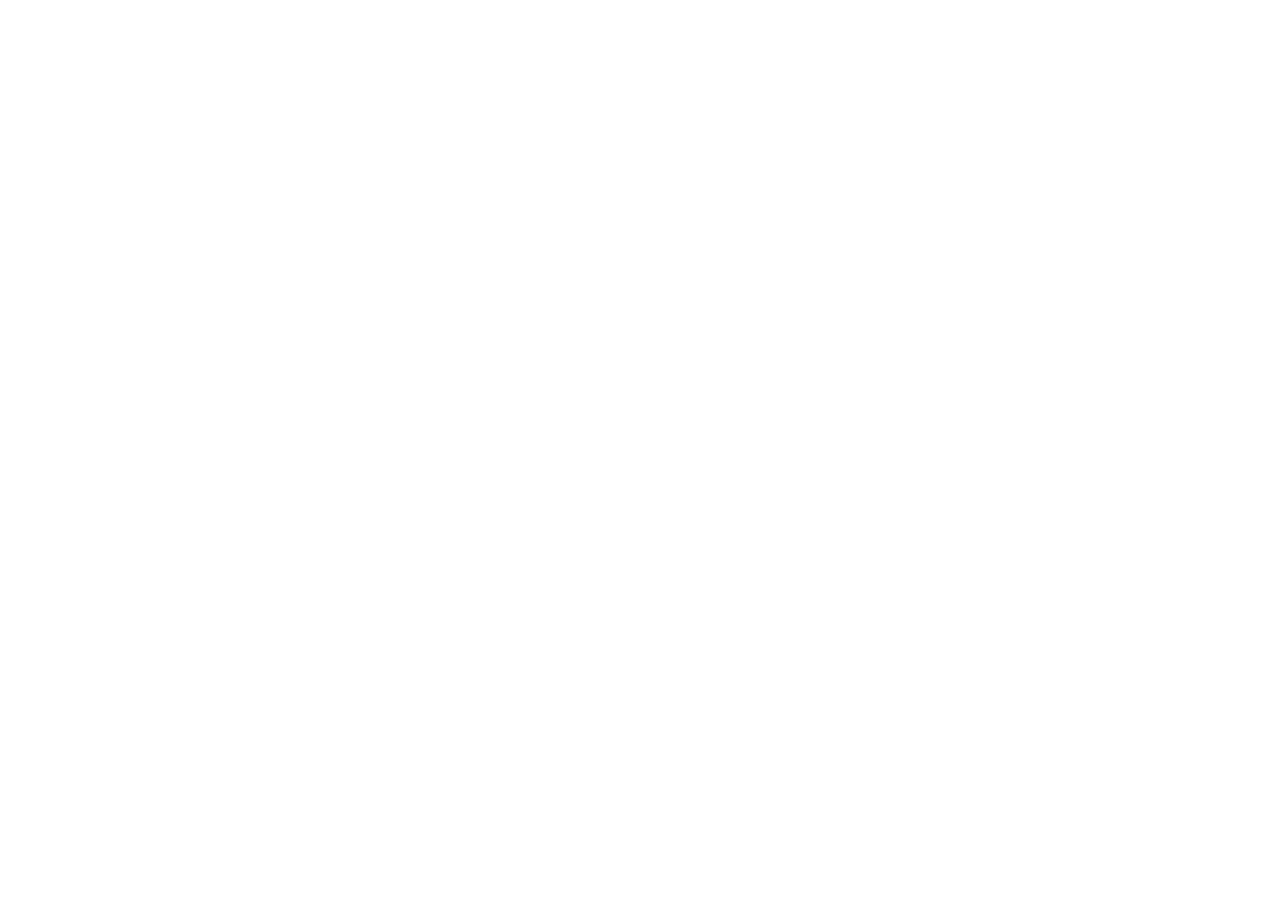
==== commit f56be49e: "Complete SaaS Lab experiment ledger redesign" ====
--- a/saas-lab/index.html
+++ b/saas-lab/index.html
@@ -1,1440 +1,7 @@
 <!DOCTYPE html>
 <html lang="en">
 <head>
-    <meta charset="utf-8">
-    <meta name="viewport" content="width=device-width, initial-scale=1">
-    <meta name="description" content="SaaS Lab is Iain Reid's personal R&D studio for rapidly turning software ideas into real, testable products — then launching, pivoting, or archiving based on evidence.">
-    <meta name="theme-color" content="#0d0c0a">
-    <meta property="og:title" content="SaaS Lab — Iain Reid">
-    <meta property="og:description" content="Build quickly. Test with real users. Learn from the results. Repeat.">
-    <meta property="og:type" content="website">
-    <meta property="og:url" content="https://iainreid.dev/site/saas-lab/">
-    <meta name="twitter:card" content="summary_large_image">
-    <title>SaaS Lab — Vision &amp; Strategy · Iain Reid</title>
-    <link rel="canonical" href="https://iainreid.dev/site/saas-lab/">
-    <link rel="preconnect" href="https://fonts.googleapis.com">
-    <link rel="preconnect" href="https://fonts.gstatic.com" crossorigin>
-    <link href="https://fonts.googleapis.com/css2?family=Cinzel:wght@500;600&family=EB+Garamond:ital,wght@0,500;0,600;1,500&display=swap" rel="stylesheet">
-    <style>
-        :root {
-            --night: #0d0c0a;
-            --panel: rgba(28, 22, 16, .62);
-            --paper: #d8c79e;
-            --brass: #ae8540;
-            --brass-light: #d2ad62;
-            --ivory: #efe7d2;
-            --muted: #aaa08d;
-            --line: rgba(201, 164, 91, .28);
-            --line-soft: rgba(201, 164, 91, .14);
-            --green: #5fbf7a;
-            --amber: #d4b45a;
-            --blue: #6ea8d8;
-            --slate: #8a8580;
-            --serif: "EB Garamond", Georgia, serif;
-            --display: "Cinzel", Georgia, serif;
-            --sans: ui-sans-serif, system-ui, -apple-system, BlinkMacSystemFont, "Segoe UI", sans-serif;
-            --shadow: 0 24px 70px rgba(0, 0, 0, .45);
-            --radius: 1.1rem;
-            --max: 72rem;
-        }
-
-        *, *::before, *::after { box-sizing: border-box; }
-        html { scroll-behavior: smooth; }
-        body {
-            margin: 0;
-            min-width: 320px;
-            color: var(--ivory);
-            font-family: var(--sans);
-            line-height: 1.65;
-            background: var(--night);
-            overflow-x: hidden;
-        }
-        a { color: inherit; }
-        p { margin: 0 0 1rem; }
-        h1, h2, h3 {
-            margin: 0;
-            font-family: var(--display);
-            font-weight: 600;
-            line-height: 1.12;
-            letter-spacing: .02em;
-        }
-        ul, ol { margin: 0; padding: 0; }
-
-        .lab-bg {
-            position: fixed;
-            inset: 0;
-            z-index: -2;
-            pointer-events: none;
-            background:
-                radial-gradient(ellipse 70% 45% at 50% -10%, rgba(174, 133, 64, .16), transparent 55%),
-                radial-gradient(ellipse 40% 30% at 85% 20%, rgba(111, 155, 134, .08), transparent 50%),
-                radial-gradient(ellipse 35% 28% at 10% 70%, rgba(174, 133, 64, .07), transparent 55%),
-                var(--night);
-        }
-        .lab-grid {
-            position: fixed;
-            inset: 0;
-            z-index: -1;
-            pointer-events: none;
-            background-image:
-                linear-gradient(rgba(255, 255, 255, .028) 1px, transparent 1px),
-                linear-gradient(90deg, rgba(255, 255, 255, .022) 1px, transparent 1px);
-            background-size: 56px 56px;
-            mask-image: radial-gradient(ellipse 80% 70% at 50% 30%, #000 20%, transparent 75%);
-            animation: grid-drift 40s linear infinite;
-        }
-        .lab-glow {
-            position: fixed;
-            width: 28rem;
-            height: 28rem;
-            border-radius: 50%;
-            filter: blur(90px);
-            pointer-events: none;
-            z-index: -1;
-            opacity: .55;
-        }
-        .lab-glow--a {
-            top: 8%;
-            left: 12%;
-            background: rgba(174, 133, 64, .14);
-            animation: float-a 14s ease-in-out infinite alternate;
-        }
-        .lab-glow--b {
-            top: 42%;
-            right: 8%;
-            background: rgba(111, 155, 134, .12);
-            animation: float-b 18s ease-in-out infinite alternate;
-        }
-        .lab-glow--c {
-            bottom: 5%;
-            left: 40%;
-            width: 22rem;
-            height: 22rem;
-            background: rgba(210, 173, 98, .08);
-            animation: float-a 22s ease-in-out infinite alternate-reverse;
-        }
-
-        .site-header {
-            position: fixed;
-            z-index: 40;
-            top: 0;
-            left: 0;
-            right: 0;
-            display: flex;
-            align-items: center;
-            justify-content: space-between;
-            gap: 1.5rem;
-            padding: 1rem clamp(1rem, 4vw, 3.5rem);
-            border-bottom: 1px solid transparent;
-            transition: background .25s ease, border-color .25s ease, backdrop-filter .25s ease;
-        }
-        .site-header.is-scrolled {
-            background: rgba(13, 12, 10, .78);
-            border-color: var(--line-soft);
-            backdrop-filter: blur(18px);
-        }
-        .brand {
-            display: flex;
-            align-items: center;
-            gap: .75rem;
-            text-decoration: none;
-        }
-        .brand__mark {
-            display: grid;
-            place-items: center;
-            width: 2.4rem;
-            aspect-ratio: 1;
-            border: 1px solid var(--brass);
-            rotate: 45deg;
-            color: var(--brass-light);
-            font-family: var(--display);
-            font-size: .68rem;
-        }
-        .brand__mark span { rotate: -45deg; }
-        .brand strong,
-        .brand small { display: block; }
-        .brand strong {
-            font-family: var(--display);
-            font-size: .82rem;
-            letter-spacing: .08em;
-        }
-        .brand small {
-            color: var(--muted);
-            font-size: .68rem;
-        }
-        .nav-toggle {
-            display: none;
-            width: 2.6rem;
-            height: 2.6rem;
-            padding: 0;
-            border: 1px solid var(--line);
-            background: rgba(13, 12, 10, .72);
-            color: var(--brass-light);
-            cursor: pointer;
-        }
-        .nav-toggle__bars,
-        .nav-toggle__bars::before,
-        .nav-toggle__bars::after {
-            display: block;
-            width: 1.05rem;
-            height: 1px;
-            margin: 0 auto;
-            background: currentColor;
-            transition: transform .25s ease, opacity .2s ease;
-        }
-        .nav-toggle__bars::before,
-        .nav-toggle__bars::after { content: ""; }
-        .nav-toggle__bars::before { translate: 0 -.35rem; }
-        .nav-toggle__bars::after { translate: 0 .35rem; }
-        .site-header.is-nav-open .nav-toggle__bars { background: transparent; }
-        .site-header.is-nav-open .nav-toggle__bars::before { translate: 0 0; rotate: 45deg; }
-        .site-header.is-nav-open .nav-toggle__bars::after { translate: 0 0; rotate: -45deg; }
-        nav {
-            display: flex;
-            align-items: center;
-            gap: clamp(.7rem, 1.8vw, 1.5rem);
-        }
-        nav a {
-            color: var(--muted);
-            text-decoration: none;
-            font-size: .7rem;
-            letter-spacing: .12em;
-            text-transform: uppercase;
-            transition: color .2s ease;
-        }
-        nav a:hover,
-        nav a:focus-visible,
-        nav a[aria-current="page"] { color: var(--paper); }
-
-        .hero {
-            position: relative;
-            display: grid;
-            align-content: center;
-            min-height: 100svh;
-            padding: 8rem clamp(1rem, 4vw, 3.5rem) 5rem;
-        }
-        .hero__inner {
-            width: min(100%, 42rem);
-            margin: 0 auto;
-            text-align: center;
-        }
-        .kicker {
-            margin: 0 0 1rem;
-            color: var(--brass-light);
-            font-family: var(--display);
-            font-size: .72rem;
-            letter-spacing: .18em;
-            text-transform: uppercase;
-        }
-        .hero h1 {
-            font-size: clamp(3.4rem, 10vw, 6.5rem);
-            letter-spacing: .04em;
-        }
-        .hero__sub {
-            margin: 1.35rem 0 0;
-            color: var(--paper);
-            font-family: var(--serif);
-            font-size: clamp(1.25rem, 2.4vw, 1.7rem);
-            line-height: 1.35;
-        }
-        .hero__rule {
-            width: min(100%, 12rem);
-            height: 1px;
-            margin: 2rem auto;
-            background: linear-gradient(90deg, transparent, var(--brass) 20% 80%, transparent);
-            opacity: .7;
-        }
-        .hero__lede {
-            margin: 0 auto;
-            max-width: 34rem;
-            color: var(--muted);
-            font-size: 1rem;
-        }
-        .hero__cta {
-            display: inline-flex;
-            align-items: center;
-            gap: .55rem;
-            margin-top: 2.25rem;
-            padding: .85rem 1.35rem;
-            border: 1px solid var(--line);
-            border-radius: 999px;
-            background: rgba(34, 27, 20, .55);
-            color: var(--ivory);
-            text-decoration: none;
-            font-family: var(--display);
-            font-size: .72rem;
-            letter-spacing: .12em;
-            text-transform: uppercase;
-            backdrop-filter: blur(12px);
-            transition: border-color .25s ease, background .25s ease, translate .25s ease;
-        }
-        .hero__cta:hover,
-        .hero__cta:focus-visible {
-            border-color: rgba(210, 173, 98, .65);
-            background: rgba(48, 37, 24, .75);
-            translate: 0 -.1rem;
-        }
-
-        .section {
-            width: min(100% - 2rem, var(--max));
-            margin: 0 auto;
-            padding: clamp(4rem, 8vw, 7rem) 0;
-        }
-        .section-heading {
-            max-width: 40rem;
-            margin-bottom: 2.5rem;
-        }
-        .section-heading h2 {
-            font-size: clamp(2rem, 4.5vw, 3.4rem);
-        }
-        .section-heading > p:last-child {
-            margin: 1rem 0 0;
-            color: var(--muted);
-            max-width: 36rem;
-        }
-
-        .glass {
-            border: 1px solid var(--line-soft);
-            border-radius: var(--radius);
-            background:
-                linear-gradient(145deg, rgba(255, 255, 255, .045), transparent 42%),
-                var(--panel);
-            box-shadow: var(--shadow);
-            backdrop-filter: blur(18px);
-        }
-
-        .prose {
-            padding: clamp(1.75rem, 4vw, 3rem);
-        }
-        .prose p {
-            max-width: 44rem;
-            color: var(--muted);
-            font-family: var(--serif);
-            font-size: clamp(1.08rem, 1.7vw, 1.28rem);
-            line-height: 1.55;
-        }
-        .prose p:last-child { margin-bottom: 0; }
-        .prose .accent { color: var(--paper); }
-        .prose .mantra {
-            margin: 1.5rem 0;
-            padding: 1.1rem 0;
-            border-top: 1px solid var(--line-soft);
-            border-bottom: 1px solid var(--line-soft);
-            color: var(--brass-light);
-            font-family: var(--display);
-            font-size: clamp(1rem, 1.8vw, 1.2rem);
-            letter-spacing: .04em;
-            line-height: 1.45;
-        }
-
-        .compare {
-            display: grid;
-            grid-template-columns: 1fr 1fr;
-            gap: 1.15rem;
-        }
-        .compare__col {
-            padding: clamp(1.5rem, 3.5vw, 2.25rem);
-        }
-        .compare__col--old {
-            opacity: .78;
-        }
-        .compare__label {
-            display: inline-block;
-            margin-bottom: 1.25rem;
-            color: var(--muted);
-            font-family: var(--display);
-            font-size: .68rem;
-            letter-spacing: .14em;
-            text-transform: uppercase;
-        }
-        .compare__col--new .compare__label { color: var(--brass-light); }
-        .flow {
-            list-style: none;
-            display: grid;
-            gap: 0;
-        }
-        .flow li {
-            position: relative;
-            padding: .7rem 0 .7rem 1.6rem;
-            color: var(--muted);
-            font-size: .95rem;
-            border-left: 1px solid var(--line-soft);
-        }
-        .flow li::before {
-            content: "";
-            position: absolute;
-            left: -.28rem;
-            top: 1.05rem;
-            width: .5rem;
-            height: .5rem;
-            border-radius: 50%;
-            background: var(--slate);
-            box-shadow: 0 0 0 4px rgba(13, 12, 10, .9);
-        }
-        .compare__col--new .flow li {
-            color: var(--paper);
-            border-left-color: rgba(210, 173, 98, .35);
-        }
-        .compare__col--new .flow li::before {
-            background: var(--brass-light);
-        }
-        .flow li:last-child { padding-bottom: 0; }
-        .flow .warn { color: #c48a7a; }
-        .flow .good { color: var(--green); }
-
-        .mission-panel {
-            padding: clamp(1.75rem, 4vw, 3rem);
-        }
-        .mission-panel > p {
-            max-width: 42rem;
-            color: var(--muted);
-            font-family: var(--serif);
-            font-size: clamp(1.1rem, 1.8vw, 1.3rem);
-            line-height: 1.5;
-        }
-        .mission-panel > p.lead {
-            color: var(--paper);
-            margin-bottom: 1.75rem;
-        }
-        .axis-list {
-            display: grid;
-            grid-template-columns: repeat(3, 1fr);
-            gap: .75rem;
-            list-style: none;
-            margin-top: 1.75rem;
-        }
-        .axis-list li {
-            padding: .85rem 1rem;
-            border: 1px solid var(--line-soft);
-            border-radius: .75rem;
-            background: rgba(13, 12, 10, .28);
-            color: var(--paper);
-            font-family: var(--display);
-            font-size: .78rem;
-            letter-spacing: .08em;
-            text-transform: uppercase;
-            text-align: center;
-        }
-
-        .hypotheses {
-            display: grid;
-            grid-template-columns: 1fr 1fr;
-            gap: 1rem;
-        }
-        .hypothesis {
-            padding: 1.5rem 1.4rem;
-            transition: border-color .25s ease, translate .25s ease;
-        }
-        .hypothesis:hover {
-            border-color: rgba(210, 173, 98, .45);
-            translate: 0 -.15rem;
-        }
-        .hypothesis blockquote {
-            margin: 0;
-            color: var(--paper);
-            font-family: var(--serif);
-            font-style: italic;
-            font-size: 1.15rem;
-            line-height: 1.4;
-        }
-        .hypothesis p {
-            margin: 1rem 0 0;
-            color: var(--muted);
-            font-size: .85rem;
-        }
-
-        .dev-split {
-            display: grid;
-            grid-template-columns: 1.15fr .85fr;
-            gap: 1.15rem;
-        }
-        .dev-copy,
-        .stack-panel {
-            padding: clamp(1.5rem, 3.5vw, 2.5rem);
-        }
-        .dev-copy h2 { margin-bottom: 1rem; }
-        .dev-copy p { color: var(--muted); }
-        .dev-copy .ask {
-            margin: 1.35rem 0;
-            padding-left: 1rem;
-            border-left: 2px solid var(--brass);
-            color: var(--paper);
-            font-family: var(--serif);
-            font-size: 1.2rem;
-            line-height: 1.4;
-        }
-        .stack-panel h3 {
-            margin-bottom: 1.1rem;
-            font-size: 1rem;
-            color: var(--brass-light);
-        }
-        .stack-list {
-            list-style: none;
-            display: grid;
-            gap: .65rem;
-        }
-        .stack-list li {
-            display: flex;
-            align-items: center;
-            gap: .7rem;
-            color: var(--muted);
-            font-size: .92rem;
-        }
-        .stack-list li::before {
-            content: "";
-            width: .35rem;
-            height: .35rem;
-            border-radius: 50%;
-            background: var(--brass);
-            flex: 0 0 auto;
-        }
-
-        .lifecycle {
-            display: grid;
-            gap: .85rem;
-        }
-        .stage {
-            display: grid;
-            grid-template-columns: 5.5rem 1fr;
-            gap: 1.25rem;
-            align-items: start;
-            padding: 1.35rem 1.5rem;
-            transition: border-color .25s ease;
-        }
-        .stage:hover { border-color: rgba(210, 173, 98, .4); }
-        .stage__num {
-            color: var(--brass);
-            font-family: monospace;
-            font-size: .78rem;
-            letter-spacing: .12em;
-            padding-top: .2rem;
-        }
-        .stage h3 {
-            margin-bottom: .45rem;
-            font-size: 1.15rem;
-        }
-        .stage p {
-            margin: 0;
-            color: var(--muted);
-            font-size: .95rem;
-        }
-        .outcomes {
-            display: flex;
-            flex-wrap: wrap;
-            gap: .55rem;
-            margin-top: .9rem;
-        }
-        .outcome {
-            padding: .35rem .75rem;
-            border: 1px solid var(--line-soft);
-            border-radius: 999px;
-            font-size: .75rem;
-            letter-spacing: .06em;
-        }
-        .outcome--launch {
-            color: var(--green);
-            border-color: rgba(95, 191, 122, .35);
-        }
-        .outcome--archive {
-            color: var(--slate);
-            border-color: rgba(138, 133, 128, .35);
-        }
-        .outcome--pivot {
-            color: var(--amber);
-            border-color: rgba(212, 180, 90, .35);
-        }
-
-        .status-system {
-            display: grid;
-            grid-template-columns: 1.1fr 1fr;
-            gap: 1.25rem;
-        }
-        .status-copy,
-        .status-legend {
-            padding: clamp(1.5rem, 3.5vw, 2.5rem);
-        }
-        .status-copy h2 { margin-bottom: 1rem; }
-        .status-copy p { color: var(--muted); }
-        .status-copy p:last-child { margin-bottom: 0; }
-        .badge-list {
-            display: grid;
-            gap: .85rem;
-            list-style: none;
-        }
-        .badge {
-            display: inline-flex;
-            align-items: center;
-            gap: .55rem;
-            padding: .45rem .8rem;
-            border: 1px solid var(--line-soft);
-            border-radius: 999px;
-            background: rgba(13, 12, 10, .35);
-            font-size: .78rem;
-            letter-spacing: .04em;
-        }
-        .badge__dot {
-            width: .55rem;
-            aspect-ratio: 1;
-            border-radius: 50%;
-            box-shadow: 0 0 10px currentColor;
-        }
-        .badge--active .badge__dot { background: var(--green); color: var(--green); }
-        .badge--experiment .badge__dot { background: var(--amber); color: var(--amber); }
-        .badge--prototype .badge__dot { background: var(--blue); color: var(--blue); }
-        .badge--archived .badge__dot { background: var(--slate); color: var(--slate); }
-        .badge--launching .badge__dot {
-            background: var(--brass-light);
-            color: var(--brass-light);
-            border-radius: 0;
-            clip-path: polygon(50% 0%, 100% 100%, 0% 100%);
-            width: .5rem;
-            height: .55rem;
-            box-shadow: none;
-        }
-        .badge__label { color: var(--ivory); }
-        .badge__hint {
-            margin-left: .15rem;
-            color: var(--muted);
-            font-size: .72rem;
-        }
-
-        .project-grid {
-            display: grid;
-            grid-template-columns: repeat(3, 1fr);
-            gap: 1.15rem;
-        }
-        .project-card {
-            display: flex;
-            flex-direction: column;
-            min-height: 17.5rem;
-            padding: 1.6rem;
-            transition: border-color .25s ease, translate .25s ease, box-shadow .25s ease;
-        }
-        .project-card:hover {
-            border-color: rgba(210, 173, 98, .5);
-            translate: 0 -.25rem;
-            box-shadow: 0 22px 55px rgba(0, 0, 0, .42);
-        }
-        .project-card__top {
-            display: flex;
-            align-items: center;
-            justify-content: space-between;
-            gap: .75rem;
-            margin-bottom: 2.2rem;
-        }
-        .project-card__mark {
-            color: var(--brass);
-            font-family: monospace;
-            font-size: .7rem;
-            letter-spacing: .1em;
-        }
-        .project-card h3 {
-            margin-bottom: .85rem;
-            font-size: clamp(1.25rem, 2vw, 1.55rem);
-        }
-        .project-card p {
-            margin: 0;
-            color: var(--muted);
-            font-size: .94rem;
-        }
-        .project-card__footer {
-            margin-top: auto;
-            padding-top: 1.5rem;
-            border-top: 1px solid var(--line-soft);
-            color: var(--muted);
-            font-size: .7rem;
-            letter-spacing: .08em;
-            text-transform: uppercase;
-        }
-
-        .dual-grid {
-            display: grid;
-            grid-template-columns: 1fr 1fr;
-            gap: 1.15rem;
-        }
-        .dual-card {
-            padding: clamp(1.5rem, 3.5vw, 2.35rem);
-        }
-        .dual-card h3 {
-            margin: 0 0 .9rem;
-            font-size: 1.35rem;
-        }
-        .dual-card p { color: var(--muted); }
-        .dual-card p:last-child { margin-bottom: 0; }
-        .sight-list {
-            list-style: none;
-            display: grid;
-            gap: .55rem;
-            margin-top: 1.1rem;
-        }
-        .sight-list li {
-            color: var(--paper);
-            font-size: .92rem;
-            padding-left: 1rem;
-            position: relative;
-        }
-        .sight-list li::before {
-            content: "";
-            position: absolute;
-            left: 0;
-            top: .55rem;
-            width: .35rem;
-            height: .35rem;
-            border-radius: 50%;
-            background: var(--brass);
-        }
-
-        .ai-panel {
-            padding: clamp(1.75rem, 4vw, 2.75rem);
-        }
-        .ai-panel > p {
-            max-width: 42rem;
-            color: var(--muted);
-            font-family: var(--serif);
-            font-size: 1.15rem;
-            line-height: 1.5;
-        }
-        .ai-roles {
-            display: grid;
-            grid-template-columns: repeat(3, 1fr);
-            gap: .75rem;
-            list-style: none;
-            margin-top: 1.75rem;
-        }
-        .ai-roles li {
-            padding: .9rem 1rem;
-            border: 1px solid var(--line-soft);
-            border-radius: .75rem;
-            background: rgba(13, 12, 10, .28);
-            color: var(--muted);
-            font-size: .88rem;
-        }
-
-        .metrics {
-            display: grid;
-            grid-template-columns: repeat(4, 1fr);
-            gap: .85rem;
-            list-style: none;
-        }
-        .metric {
-            padding: 1.25rem 1.15rem;
-            text-align: center;
-            transition: border-color .25s ease;
-        }
-        .metric:hover { border-color: rgba(210, 173, 98, .4); }
-        .metric strong {
-            display: block;
-            margin-bottom: .35rem;
-            color: var(--paper);
-            font-family: var(--display);
-            font-size: .92rem;
-            font-weight: 600;
-            letter-spacing: .03em;
-        }
-        .metric span {
-            color: var(--muted);
-            font-size: .8rem;
-        }
-
-        .principles-grid {
-            display: grid;
-            grid-template-columns: repeat(4, 1fr);
-            gap: .85rem;
-        }
-        .principle {
-            padding: 1.25rem 1.15rem;
-            transition: border-color .25s ease, translate .25s ease;
-        }
-        .principle:hover {
-            border-color: rgba(210, 173, 98, .4);
-            translate: 0 -.12rem;
-        }
-        .principle h3 {
-            font-size: .95rem;
-            margin-bottom: .3rem;
-        }
-        .principle p {
-            margin: 0;
-            color: var(--muted);
-            font-size: .84rem;
-        }
-
-        .vision {
-            padding: clamp(2rem, 5vw, 3.25rem);
-            text-align: center;
-        }
-        .vision h2 {
-            font-size: clamp(1.8rem, 4vw, 2.8rem);
-            margin-bottom: 1rem;
-        }
-        .vision p {
-            margin: 0 auto 1rem;
-            max-width: 38rem;
-            color: var(--muted);
-            font-family: var(--serif);
-            font-size: 1.15rem;
-            line-height: 1.5;
-        }
-        .vision p:last-of-type { margin-bottom: 1.75rem; }
-        .vision a {
-            color: var(--brass-light);
-            text-decoration: none;
-            border-bottom: 1px solid currentColor;
-            font-family: var(--display);
-            font-size: .74rem;
-            letter-spacing: .1em;
-            text-transform: uppercase;
-        }
-
-        footer {
-            display: flex;
-            justify-content: space-between;
-            gap: 1rem;
-            width: min(100% - 2rem, var(--max));
-            margin: 0 auto;
-            padding: 2rem 0 2.5rem;
-            border-top: 1px solid var(--line-soft);
-            color: var(--muted);
-            font-size: .7rem;
-            letter-spacing: .1em;
-            text-transform: uppercase;
-        }
-
-        [data-reveal] {
-            opacity: 0;
-            translate: 0 1.1rem;
-            transition: opacity .75s ease, translate .75s ease;
-        }
-        [data-reveal].is-visible {
-            opacity: 1;
-            translate: 0 0;
-        }
-
-        @keyframes grid-drift {
-            to { background-position: 56px 56px, 56px 56px; }
-        }
-        @keyframes float-a {
-            from { translate: 0 0; }
-            to { translate: 2rem 1.5rem; }
-        }
-        @keyframes float-b {
-            from { translate: 0 0; }
-            to { translate: -1.5rem 2rem; }
-        }
-
-        @media (max-width: 980px) {
-            .compare,
-            .hypotheses,
-            .dev-split,
-            .status-system,
-            .dual-grid { grid-template-columns: 1fr; }
-            .project-grid { grid-template-columns: 1fr 1fr; }
-            .axis-list,
-            .ai-roles { grid-template-columns: repeat(2, 1fr); }
-            .metrics { grid-template-columns: repeat(2, 1fr); }
-            .principles-grid { grid-template-columns: repeat(2, 1fr); }
-            .stage { grid-template-columns: 4rem 1fr; }
-        }
-
-        @media (max-width: 900px) {
-            .nav-toggle { display: grid; place-items: center; }
-            nav {
-                position: absolute;
-                top: calc(100% - 1px);
-                right: 1rem;
-                left: 1rem;
-                display: flex;
-                flex-direction: column;
-                gap: 0;
-                padding: .55rem 0;
-                border: 1px solid var(--line);
-                background: rgba(13, 12, 10, .94);
-                backdrop-filter: blur(18px);
-                box-shadow: 0 18px 40px rgba(0, 0, 0, .45);
-                opacity: 0;
-                visibility: hidden;
-                pointer-events: none;
-                translate: 0 -.35rem;
-                transition: opacity .25s ease, translate .25s ease, visibility .25s ease;
-            }
-            .site-header.is-nav-open {
-                background: rgba(13, 12, 10, .94);
-                border-color: var(--line);
-                backdrop-filter: blur(18px);
-            }
-            .site-header.is-nav-open nav {
-                opacity: 1;
-                visibility: visible;
-                pointer-events: auto;
-                translate: 0 0;
-            }
-            nav a {
-                padding: .95rem 1.15rem;
-                border-top: 1px solid rgba(201, 164, 91, .14);
-            }
-            nav a:first-child { border-top: 0; }
-        }
-
-        @media (max-width: 700px) {
-            .project-grid,
-            .principles-grid,
-            .axis-list,
-            .ai-roles,
-            .metrics { grid-template-columns: 1fr; }
-            .brand small { display: none; }
-            .hero { padding-inline: 1rem; }
-            .section { width: min(100% - 1.25rem, var(--max)); }
-            .stage { grid-template-columns: 1fr; gap: .35rem; }
-            footer {
-                width: calc(100% - 1.25rem);
-                flex-direction: column;
-                gap: .4rem;
-            }
-        }
-
-        @media (prefers-reduced-motion: reduce) {
-            html { scroll-behavior: auto; }
-            *, *::before, *::after {
-                animation-duration: .01ms !important;
-                animation-iteration-count: 1 !important;
-                transition-duration: .01ms !important;
-            }
-            [data-reveal] { opacity: 1; translate: none; }
-        }
-    </style>
-</head>
-<body>
-    <div class="lab-bg" aria-hidden="true"></div>
-    <div class="lab-grid" aria-hidden="true"></div>
-    <div class="lab-glow lab-glow--a" aria-hidden="true"></div>
-    <div class="lab-glow lab-glow--b" aria-hidden="true"></div>
-    <div class="lab-glow lab-glow--c" aria-hidden="true"></div>
-
-    <header class="site-header">
-        <a class="brand" href="/site/">
-            <span class="brand__mark" aria-hidden="true"><span>IR</span></span>
-            <span>
-                <strong>Iain Reid</strong>
-                <small>Independent software developer</small>
-            </span>
-        </a>
-        <button
-            class="nav-toggle"
-            type="button"
-            aria-expanded="false"
-            aria-controls="site-nav"
-            aria-label="Open menu">
-            <span class="nav-toggle__bars" aria-hidden="true"></span>
-        </button>
-        <nav id="site-nav" aria-label="Primary navigation">
-            <a href="/site/">Workshop</a>
-            <a href="/site/saas-lab/" aria-current="page">SaaS Lab</a>
-            <a href="#why">Why</a>
-            <a href="#lifecycle">Lifecycle</a>
-            <a href="#projects">Projects</a>
-        </nav>
-    </header>
-
-    <main>
-        <section class="hero" id="top">
-            <div class="hero__inner" data-reveal>
-                <p class="kicker">Vision &amp; strategy</p>
-                <h1>SaaS Lab</h1>
-                <p class="hero__sub">Build quickly. Test with real users. Learn from the results. Repeat.</p>
-                <div class="hero__rule" aria-hidden="true"></div>
-                <p class="hero__lede">A personal R&amp;D studio for turning software ideas into evidence.</p>
-                <a class="hero__cta" href="#about">Read the operating system <span aria-hidden="true">↓</span></a>
-            </div>
-        </section>
-
-        <section class="section" id="about" aria-labelledby="about-heading">
-            <div class="section-heading" data-reveal>
-                <p class="kicker">What it is</p>
-                <h2 id="about-heading">A studio for finding ideas worth building</h2>
-            </div>
-            <div class="glass prose" data-reveal>
-                <p><span class="accent">SaaS Lab is my personal research and development studio.</span> It exists to turn software ideas into real, testable products — fast enough that reality can answer before months of planning do.</p>
-                <p class="mantra">Build quickly. Test with real users. Learn from the results. Repeat.</p>
-                <p>It is equal parts laboratory, incubator, portfolio, and learning platform. Every project exists to answer a question: Can this solve a real problem? Will people use it? Can it become a business?</p>
-                <p>If the answer is yes, it grows into a standalone product. If not, the experiment is documented, the lessons are kept, and the next idea begins. Failure is not wasted effort — it is research.</p>
-            </div>
-        </section>
-
-        <section class="section" id="why" aria-labelledby="why-heading">
-            <div class="section-heading" data-reveal>
-                <p class="kicker">Why it exists</p>
-                <h2 id="why-heading">Ideas are cheap. Evidence is rare.</h2>
-                <p>Most software ideas never become products because people polish for months before learning whether anyone wants the thing.</p>
-            </div>
-            <div class="compare" data-reveal>
-                <article class="glass compare__col compare__col--old">
-                    <span class="compare__label">Traditional path</span>
-                    <ol class="flow">
-                        <li>Idea</li>
-                        <li>Planning</li>
-                        <li>Architecture</li>
-                        <li>Months of development</li>
-                        <li>Launch</li>
-                        <li class="warn">Discover nobody wants it</li>
-                    </ol>
-                </article>
-                <article class="glass compare__col compare__col--new">
-                    <span class="compare__label">SaaS Lab path</span>
-                    <ol class="flow">
-                        <li>Idea</li>
-                        <li>Prototype immediately</li>
-                        <li>Get feedback</li>
-                        <li>Improve</li>
-                        <li>Validate</li>
-                        <li class="good">Scale only if justified</li>
-                    </ol>
-                </article>
-            </div>
-        </section>
-
-        <section class="section" id="mission" aria-labelledby="mission-heading">
-            <div class="section-heading" data-reveal>
-                <p class="kicker">Core mission</p>
-                <h2 id="mission-heading">Get better at choosing what deserves to exist</h2>
-            </div>
-            <div class="glass mission-panel" data-reveal>
-                <p class="lead">Build as many meaningful software experiments as possible while continuously improving the process of discovering valuable ideas.</p>
-                <p>The goal is not to launch hundreds of products. The goal is to become exceptionally good at identifying which ideas deserve to become products.</p>
-                <ul class="axis-list" aria-label="What the lab optimizes for">
-                    <li>Speed</li>
-                    <li>Quality</li>
-                    <li>Experimentation</li>
-                    <li>Learning</li>
-                    <li>Documentation</li>
-                    <li>Repeatability</li>
-                </ul>
-            </div>
-        </section>
-
-        <section class="section" id="philosophy" aria-labelledby="philosophy-heading">
-            <div class="section-heading" data-reveal>
-                <p class="kicker">Philosophy</p>
-                <h2 id="philosophy-heading">Every project begins with a hypothesis</h2>
-                <p>The goal is never to prove the hypothesis correct. The goal is to discover the truth as quickly as possible — even when the truth is that the idea is terrible.</p>
-            </div>
-            <div class="hypotheses">
-                <article class="glass hypothesis" data-reveal>
-                    <blockquote>“People struggle to organize AI workflows.”</blockquote>
-                    <p>Test whether structure beats more prompts.</p>
-                </article>
-                <article class="glass hypothesis" data-reveal>
-                    <blockquote>“What if health tracking became competitive?”</blockquote>
-                    <p>Test whether rivalry creates consistency.</p>
-                </article>
-                <article class="glass hypothesis" data-reveal>
-                    <blockquote>“What if anyone could publish AI-powered workflows without APIs?”</blockquote>
-                    <p>Test whether existing subscriptions are enough.</p>
-                </article>
-                <article class="glass hypothesis" data-reveal>
-                    <blockquote>“What if software ideas themselves became structured assets?”</blockquote>
-                    <p>Test whether organization improves judgment.</p>
-                </article>
-            </div>
-        </section>
-
-        <section class="section" id="development" aria-labelledby="development-heading">
-            <div class="section-heading" data-reveal>
-                <p class="kicker">Development approach</p>
-                <h2 id="development-heading">Momentum over perfection</h2>
-            </div>
-            <div class="dev-split" data-reveal>
-                <div class="glass dev-copy">
-                    <h2>Ask the smaller question first</h2>
-                    <p>Instead of asking how to build the perfect version, SaaS Lab asks a narrower one:</p>
-                    <p class="ask">What’s the smallest version that answers the biggest question?</p>
-                    <p>Complexity is earned. It is never added by default.</p>
-                </div>
-                <div class="glass stack-panel">
-                    <h3>Default materials</h3>
-                    <ul class="stack-list">
-                        <li>One-page applications</li>
-                        <li>SQLite when possible</li>
-                        <li>PHP and plain JavaScript</li>
-                        <li>Minimal infrastructure</li>
-                        <li>Simple deployments</li>
-                        <li>Rapid iteration loops</li>
-                    </ul>
-                </div>
-            </div>
-        </section>
-
-        <section class="section" id="lifecycle" aria-labelledby="lifecycle-heading">
-            <div class="section-heading" data-reveal>
-                <p class="kicker">Experiment lifecycle</p>
-                <h2 id="lifecycle-heading">Every project is an experiment</h2>
-                <p>Each idea moves through the same disciplined path. Launch is one possible outcome — not the only valuable one.</p>
-            </div>
-            <div class="lifecycle">
-                <article class="glass stage" data-reveal>
-                    <span class="stage__num">01</span>
-                    <div>
-                        <h3>Observation</h3>
-                        <p>Identify an interesting problem. Research existing solutions. Understand the market and the people inside it.</p>
-                    </div>
-                </article>
-                <article class="glass stage" data-reveal>
-                    <span class="stage__num">02</span>
-                    <div>
-                        <h3>Hypothesis</h3>
-                        <p>Write a simple assumption. Example: users would rather use AI subscriptions they already pay for than expensive APIs.</p>
-                    </div>
-                </article>
-                <article class="glass stage" data-reveal>
-                    <span class="stage__num">03</span>
-                    <div>
-                        <h3>Prototype</h3>
-                        <p>Build the smallest usable version. Not polished. Not complete. Just enough to test the idea.</p>
-                    </div>
-                </article>
-                <article class="glass stage" data-reveal>
-                    <span class="stage__num">04</span>
-                    <div>
-                        <h3>Validation</h3>
-                        <p>Real people use it. Feedback is collected. Behavior matters more than opinions.</p>
-                    </div>
-                </article>
-                <article class="glass stage" data-reveal>
-                    <span class="stage__num">05</span>
-                    <div>
-                        <h3>Iteration</h3>
-                        <p>Improve what users actually care about. Ignore everything else.</p>
-                    </div>
-                </article>
-                <article class="glass stage" data-reveal>
-                    <span class="stage__num">06</span>
-                    <div>
-                        <h3>Decision</h3>
-                        <p>Choose one of three outcomes. Every outcome is valuable.</p>
-                        <div class="outcomes" aria-label="Possible decisions">
-                            <span class="outcome outcome--launch">Launch</span>
-                            <span class="outcome outcome--archive">Archive</span>
-                            <span class="outcome outcome--pivot">Pivot</span>
-                        </div>
-                    </div>
-                </article>
-            </div>
-        </section>
-
-        <section class="section" id="status" aria-labelledby="status-heading">
-            <div class="status-system" data-reveal>
-                <div class="glass status-copy">
-                    <p class="kicker">Status system</p>
-                    <h2 id="status-heading">Every project is clearly labeled</h2>
-                    <p>Visitors should never have to guess whether something is shipping, still experimental, or already archived. Labels keep the lab honest.</p>
-                </div>
-                <div class="glass status-legend">
-                    <ul class="badge-list">
-                        <li>
-                            <span class="badge badge--active">
-                                <span class="badge__dot" aria-hidden="true"></span>
-                                <span class="badge__label">Active</span>
-                                <span class="badge__hint">In motion</span>
-                            </span>
-                        </li>
-                        <li>
-                            <span class="badge badge--experiment">
-                                <span class="badge__dot" aria-hidden="true"></span>
-                                <span class="badge__label">Experiment</span>
-                                <span class="badge__hint">Still probing</span>
-                            </span>
-                        </li>
-                        <li>
-                            <span class="badge badge--prototype">
-                                <span class="badge__dot" aria-hidden="true"></span>
-                                <span class="badge__label">Prototype</span>
-                                <span class="badge__hint">Early form</span>
-                            </span>
-                        </li>
-                        <li>
-                            <span class="badge badge--archived">
-                                <span class="badge__dot" aria-hidden="true"></span>
-                                <span class="badge__label">Archived</span>
-                                <span class="badge__hint">Lessons kept</span>
-                            </span>
-                        </li>
-                        <li>
-                            <span class="badge badge--launching">
-                                <span class="badge__dot" aria-hidden="true"></span>
-                                <span class="badge__label">Launching</span>
-                                <span class="badge__hint">Going live</span>
-                            </span>
-                        </li>
-                    </ul>
-                </div>
-            </div>
-        </section>
-
-        <section class="section" id="projects" aria-labelledby="projects-heading">
-            <div class="section-heading" data-reveal>
-                <p class="kicker">On the bench</p>
-                <h2 id="projects-heading">Independent products, one laboratory</h2>
-                <p>Each project keeps its own goals, audience, and roadmap. SaaS Lab is the environment where they are born.</p>
-            </div>
-            <div class="project-grid">
-                <article class="glass project-card" data-reveal>
-                    <div class="project-card__top">
-                        <span class="project-card__mark">LAB · 01</span>
-                        <span class="badge badge--active">
-                            <span class="badge__dot" aria-hidden="true"></span>
-                            <span class="badge__label">Active</span>
-                        </span>
-                    </div>
-                    <h3>SousMeow</h3>
-                    <p>A marketplace for AI workflows that run on subscriptions people already pay for — instead of expensive APIs.</p>
-                    <div class="project-card__footer">Hypothesis in progress</div>
-                </article>
-
-                <article class="glass project-card" data-reveal>
-                    <div class="project-card__top">
-                        <span class="project-card__mark">LAB · 02</span>
-                        <span class="badge badge--prototype">
-                            <span class="badge__dot" aria-hidden="true"></span>
-                            <span class="badge__label">Prototype</span>
-                        </span>
-                    </div>
-                    <h3>Project Atlas</h3>
-                    <p>An experiment in organizing and validating hundreds of software ideas as structured assets.</p>
-                    <div class="project-card__footer">Early form</div>
-                </article>
-
-                <article class="glass project-card" data-reveal>
-                    <div class="project-card__top">
-                        <span class="project-card__mark">LAB · 03</span>
-                        <span class="badge badge--experiment">
-                            <span class="badge__dot" aria-hidden="true"></span>
-                            <span class="badge__label">Experiment</span>
-                        </span>
-                    </div>
-                    <h3>More Coming Soon</h3>
-                    <p>AI tools, health competitions, creator utilities, and developer productivity software are under exploration.</p>
-                    <div class="project-card__footer">Next hypotheses</div>
-                </article>
-            </div>
-        </section>
-
-        <section class="section" id="portfolio" aria-labelledby="portfolio-heading">
-            <div class="section-heading" data-reveal>
-                <p class="kicker">More than a portfolio</p>
-                <h2 id="portfolio-heading">Show the evolution, not only the launch</h2>
-            </div>
-            <div class="dual-grid" data-reveal>
-                <article class="glass dual-card">
-                    <h3>Authentic record</h3>
-                    <p>SaaS Lab does not only display finished work. It shows how products evolve — where ideas began, how they changed, what failed, and what earned the right to continue.</p>
-                    <ul class="sight-list">
-                        <li>Origins and early assumptions</li>
-                        <li>Decision trails and tradeoffs</li>
-                        <li>Failures with lessons attached</li>
-                        <li>Successes with evidence</li>
-                    </ul>
-                </article>
-                <article class="glass dual-card">
-                    <h3>Build in public</h3>
-                    <p>Many developers only show success. SaaS Lab documents the process because transparency teaches. Visitors can watch software evolve over weeks and months.</p>
-                    <p>That creates trust. It also demonstrates product thinking — not just programming ability.</p>
-                </article>
-            </div>
-        </section>
-
-        <section class="section" id="ai" aria-labelledby="ai-heading">
-            <div class="section-heading" data-reveal>
-                <p class="kicker">The role of AI</p>
-                <h2 id="ai-heading">AI increases velocity. Judgment stays human.</h2>
-            </div>
-            <div class="glass ai-panel" data-reveal>
-                <p>Artificial intelligence accelerates experimentation inside SaaS Lab — research, concepts, UX review, competitor analysis, feature brainstorming, documentation, interface prototyping, copy, and code review.</p>
-                <p>It does not replace development. The human remains responsible for taste, priorities, and final decisions.</p>
-                <ul class="ai-roles" aria-label="Where AI assists">
-                    <li>Market research</li>
-                    <li>Concept generation</li>
-                    <li>UX critique</li>
-                    <li>Competitor analysis</li>
-                    <li>Documentation</li>
-                    <li>Rapid prototyping</li>
-                </ul>
-            </div>
-        </section>
-
-        <section class="section" id="knowledge" aria-labelledby="knowledge-heading">
-            <div class="section-heading" data-reveal>
-                <p class="kicker">Documentation as a product</p>
-                <h2 id="knowledge-heading">Every experiment generates knowledge</h2>
-                <p>Research, architecture, tradeoffs, mistakes, and design decisions become assets. Over time, the lab becomes a searchable record of software judgment.</p>
-            </div>
-            <div class="metrics" data-reveal role="list" aria-label="How success is measured">
-                <div class="glass metric" role="listitem">
-                    <strong>Ideas tested</strong>
-                    <span>Curiosity converted into probes</span>
-                </div>
-                <div class="glass metric" role="listitem">
-                    <strong>Prototypes shipped</strong>
-                    <span>Smallest versions in the wild</span>
-                </div>
-                <div class="glass metric" role="listitem">
-                    <strong>Time to first version</strong>
-                    <span>Speed from spark to contact</span>
-                </div>
-                <div class="glass metric" role="listitem">
-                    <strong>Users interviewed</strong>
-                    <span>Reality over assumption</span>
-                </div>
-                <div class="glass metric" role="listitem">
-                    <strong>Experiments archived</strong>
-                    <span>Clean endings with lessons</span>
-                </div>
-                <div class="glass metric" role="listitem">
-                    <strong>Products launched</strong>
-                    <span>Ideas that earned scale</span>
-                </div>
-                <div class="glass metric" role="listitem">
-                    <strong>Revenue generated</strong>
-                    <span>Useful, not decorative</span>
-                </div>
-                <div class="glass metric" role="listitem">
-                    <strong>Lessons documented</strong>
-                    <span>Knowledge that compounds</span>
-                </div>
-            </div>
-        </section>
-
-        <section class="section" id="principles" aria-labelledby="principles-heading">
-            <div class="section-heading" data-reveal>
-                <p class="kicker">Design principles</p>
-                <h2 id="principles-heading">Technology should disappear behind the experience</h2>
-            </div>
-            <div class="principles-grid">
-                <article class="glass principle" data-reveal>
-                    <h3>Simple</h3>
-                    <p>Remove until the idea is visible.</p>
-                </article>
-                <article class="glass principle" data-reveal>
-                    <h3>Fast</h3>
-                    <p>Respect attention and iteration speed.</p>
-                </article>
-                <article class="glass principle" data-reveal>
-                    <h3>Readable</h3>
-                    <p>Code and copy should explain themselves.</p>
-                </article>
-                <article class="glass principle" data-reveal>
-                    <h3>Maintainable</h3>
-                    <p>Tomorrow’s self is also a user.</p>
-                </article>
-                <article class="glass principle" data-reveal>
-                    <h3>Accessible</h3>
-                    <p>Useful software includes more people.</p>
-                </article>
-                <article class="glass principle" data-reveal>
-                    <h3>Minimal</h3>
-                    <p>Add weight only when it earns its place.</p>
-                </article>
-                <article class="glass principle" data-reveal>
-                    <h3>Purposeful</h3>
-                    <p>Every screen answers a question.</p>
-                </article>
-                <article class="glass principle" data-reveal>
-                    <h3>Honest</h3>
-                    <p>Status, progress, and failure stay visible.</p>
-                </article>
-            </div>
-        </section>
-
-        <section class="section" id="vision" aria-labelledby="vision-heading">
-            <div class="glass vision" data-reveal>
-                <p class="kicker">Long-term vision</p>
-                <h2 id="vision-heading">A studio that turns curiosity into software</h2>
-                <p>The long-term goal is a self-sustaining product studio that continuously discovers, builds, validates, and launches useful software — without betting everything on a single startup.</p>
-                <p>Most ideas will never become businesses. Some will become open source. Some will become internal tools. A few may become sustainable products. The value is the disciplined system that keeps converting curiosity into software, and software into knowledge.</p>
-                <p>SaaS Lab is not another product. It is the engine that produces them — the umbrella under which SousMeow, future AI tools, health competitions, creator utilities, and developer experiments begin before they graduate, pivot, or archive.</p>
-                <a href="/site/">Return to the workshop journal</a>
-            </div>
-        </section>
-    </main>
-
-    <footer>
-        <span>iainreid.dev / saas-lab</span>
-        <span>Vision &amp; strategy · <time datetime="2026">2026</time></span>
-    </footer>
-
-    <script>
-        (() => {
-            'use strict';
-
-            const header = document.querySelector('.site-header');
-            const toggle = document.querySelector('.nav-toggle');
-            const nav = document.querySelector('#site-nav');
-            const revealItems = document.querySelectorAll('[data-reveal]');
-            const desktopQuery = window.matchMedia('(min-width: 901px)');
-
-            const updateHeader = () => {
-                if (!header) return;
-                header.classList.toggle('is-scrolled', window.scrollY > 24);
-            };
-
-            const setNavOpen = (open) => {
-                if (!header || !toggle) return;
-                header.classList.toggle('is-nav-open', open);
-                toggle.setAttribute('aria-expanded', open ? 'true' : 'false');
-                toggle.setAttribute('aria-label', open ? 'Close menu' : 'Open menu');
-            };
-
-            const closeNav = () => setNavOpen(false);
-
-            updateHeader();
-            window.addEventListener('scroll', updateHeader, { passive: true });
-
-            if (toggle && nav && header) {
-                toggle.addEventListener('click', () => {
-                    setNavOpen(!header.classList.contains('is-nav-open'));
-                });
-
-                nav.querySelectorAll('a').forEach((link) => {
-                    link.addEventListener('click', closeNav);
-                });
-
-                document.addEventListener('keydown', (event) => {
-                    if (event.key === 'Escape') closeNav();
-                });
-
-                document.addEventListener('click', (event) => {
-                    if (!header.classList.contains('is-nav-open')) return;
-                    if (header.contains(event.target)) return;
-                    closeNav();
-                });
-
-                const handleDesktopChange = (event) => {
-                    if (event.matches) closeNav();
-                };
-
-                if (typeof desktopQuery.addEventListener === 'function') {
-                    desktopQuery.addEventListener('change', handleDesktopChange);
-                } else if (typeof desktopQuery.addListener === 'function') {
-                    desktopQuery.addListener(handleDesktopChange);
-                }
-            }
-
-            if (!('IntersectionObserver' in window)) {
-                revealItems.forEach((item) => item.classList.add('is-visible'));
-                return;
-            }
-
-            const observer = new IntersectionObserver((entries, activeObserver) => {
-                entries.forEach((entry) => {
-                    if (!entry.isIntersecting) return;
-                    entry.target.classList.add('is-visible');
-                    activeObserver.unobserve(entry.target);
-                });
-            }, {
-                rootMargin: '0px 0px -8% 0px',
-                threshold: 0.12,
-            });
-
-            revealItems.forEach((item) => observer.observe(item));
-        })();
-    </script>
-</body>
-</html>
+<meta charset="utf-8">
+<meta name="viewport" content="width=device-width,initial-scale=1">
+<meta name="description" content="SaaS Lab is Iain Reid's personal software R&D studio for investigating problems, building focused prototypes, and deciding what deserves deeper development.">
+<meta name="theme
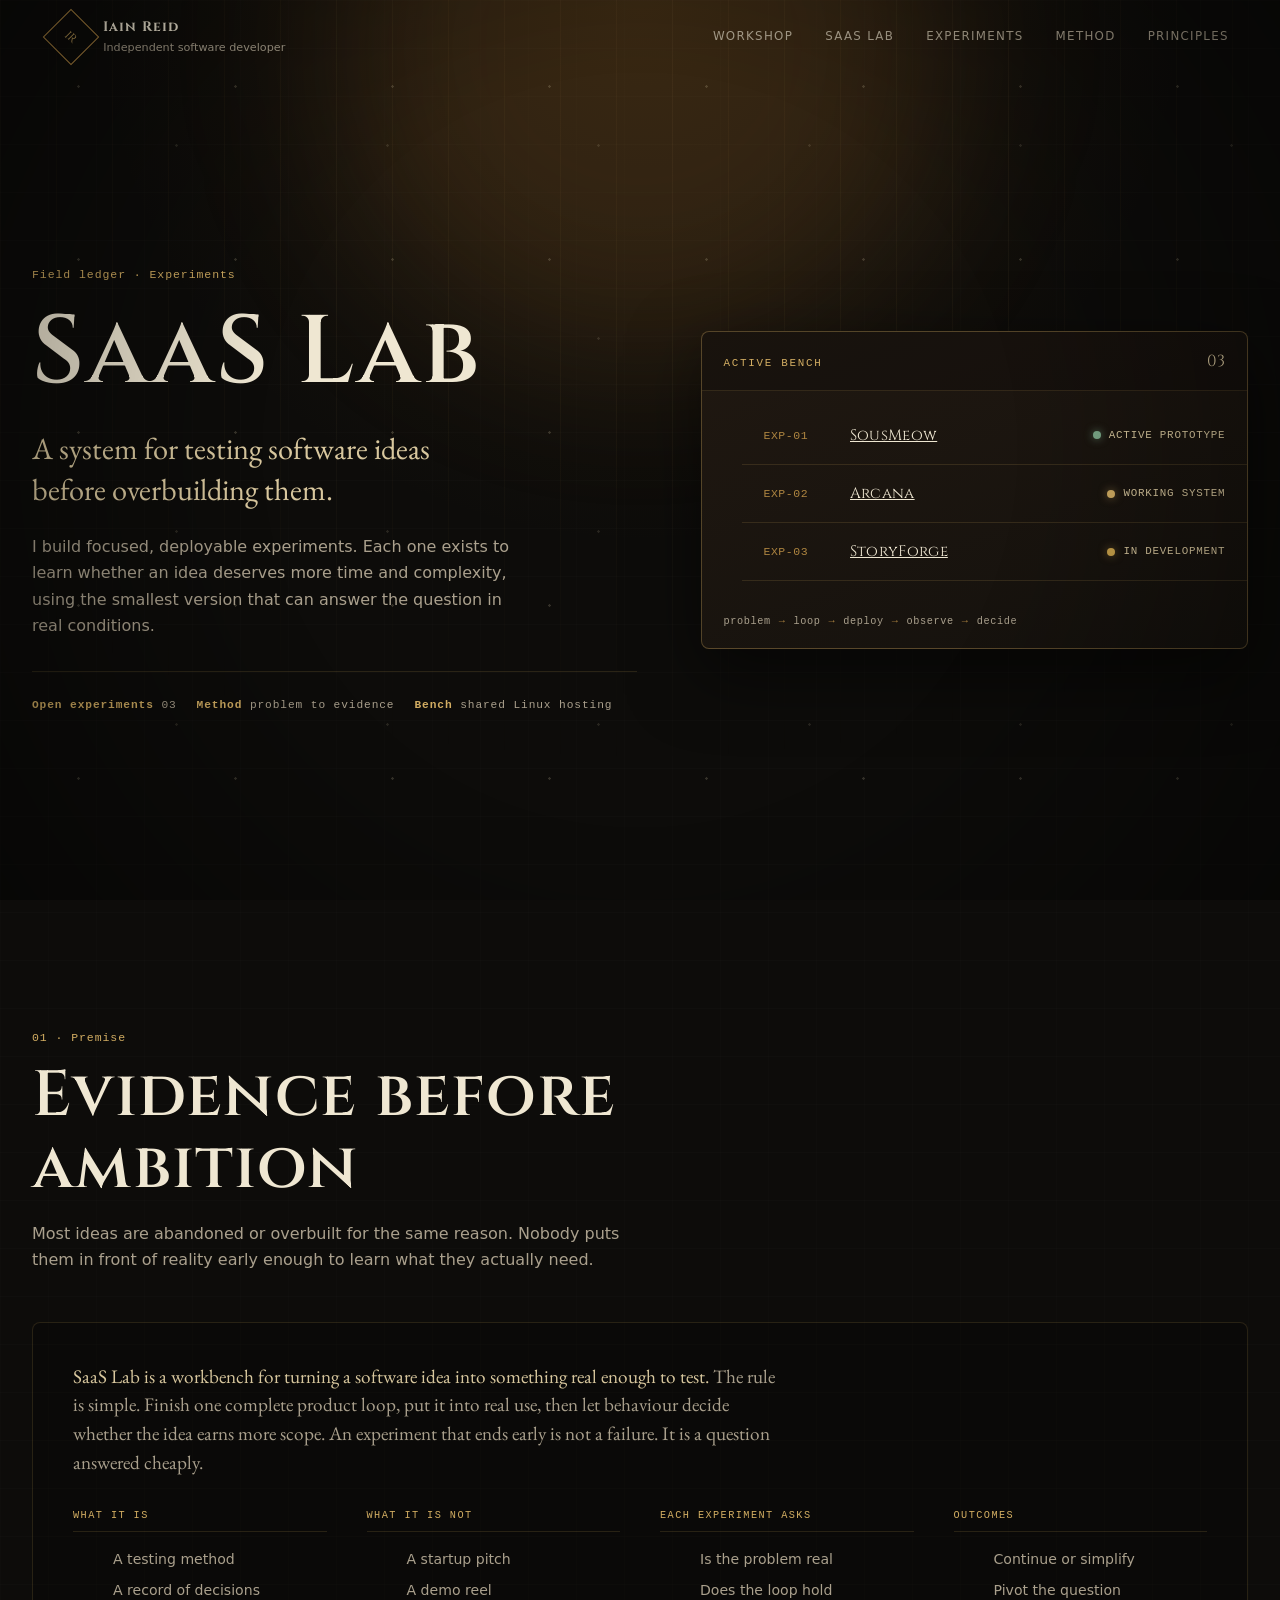
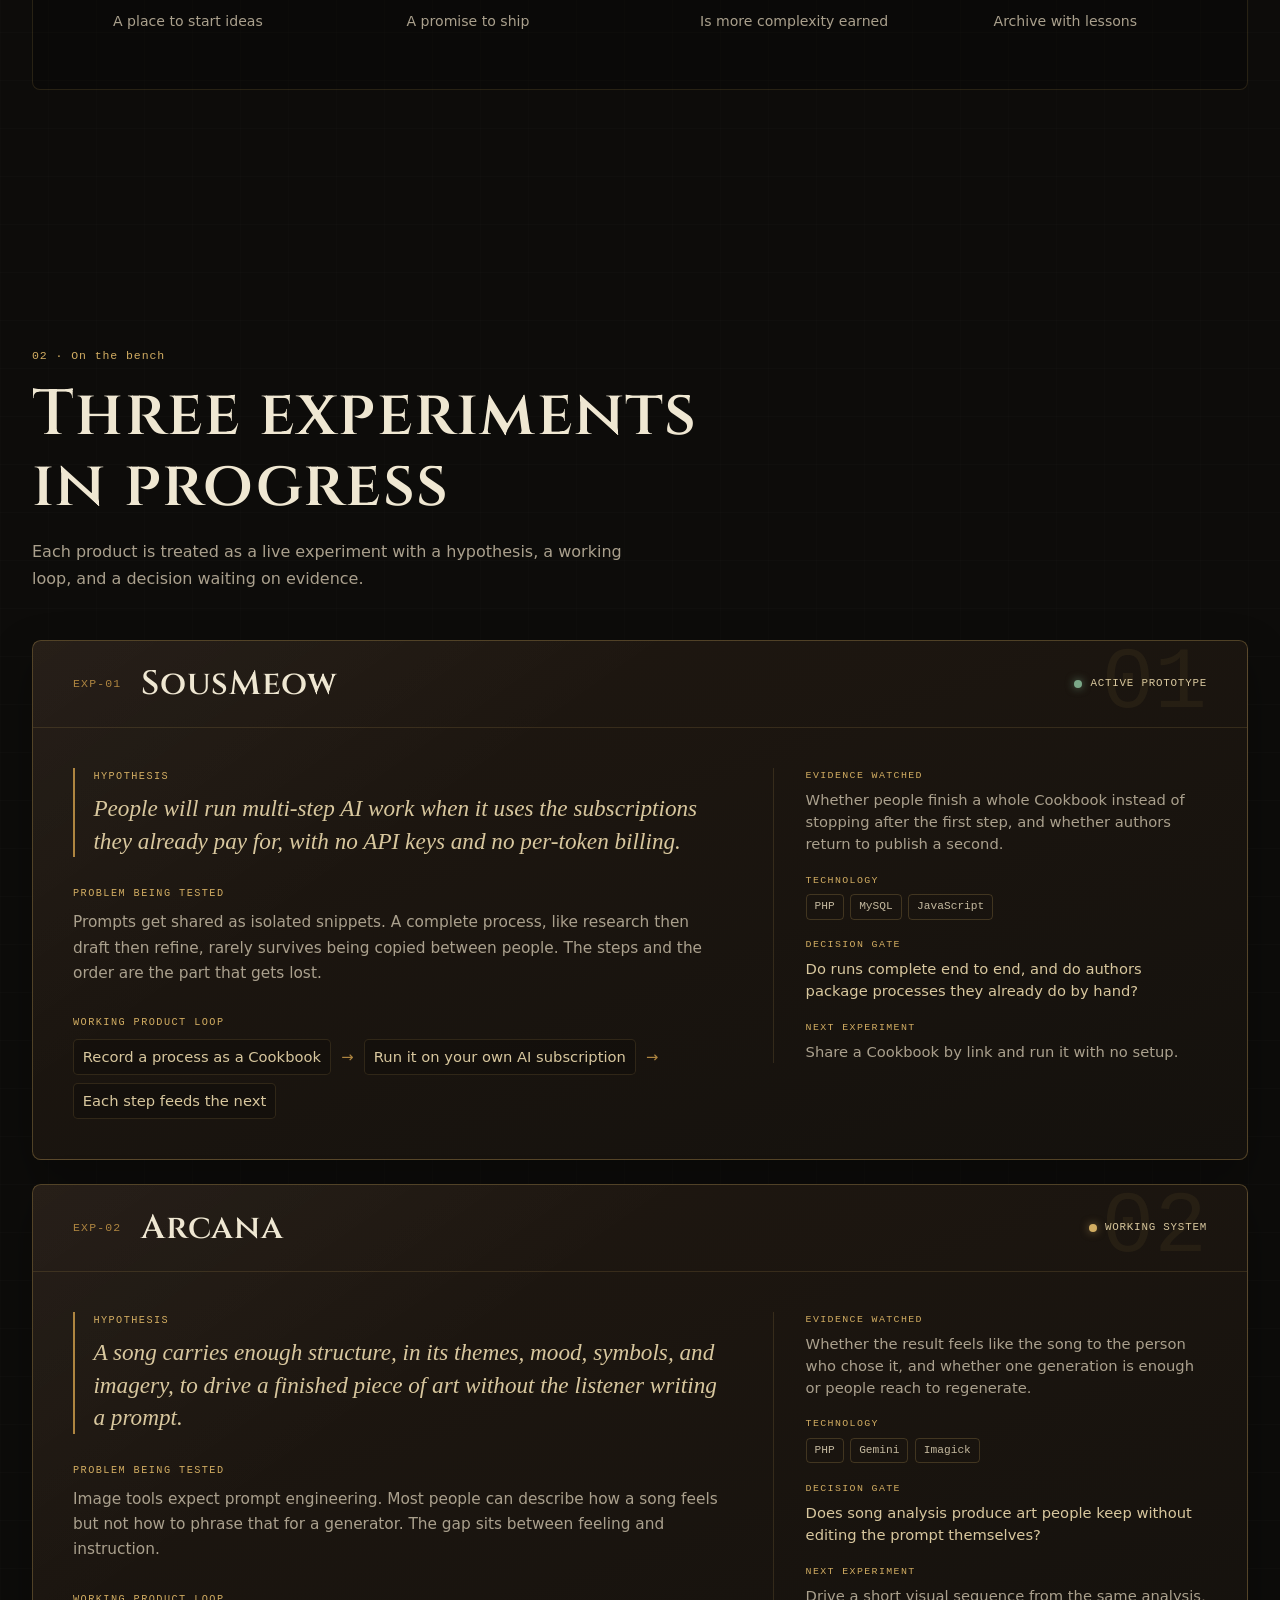
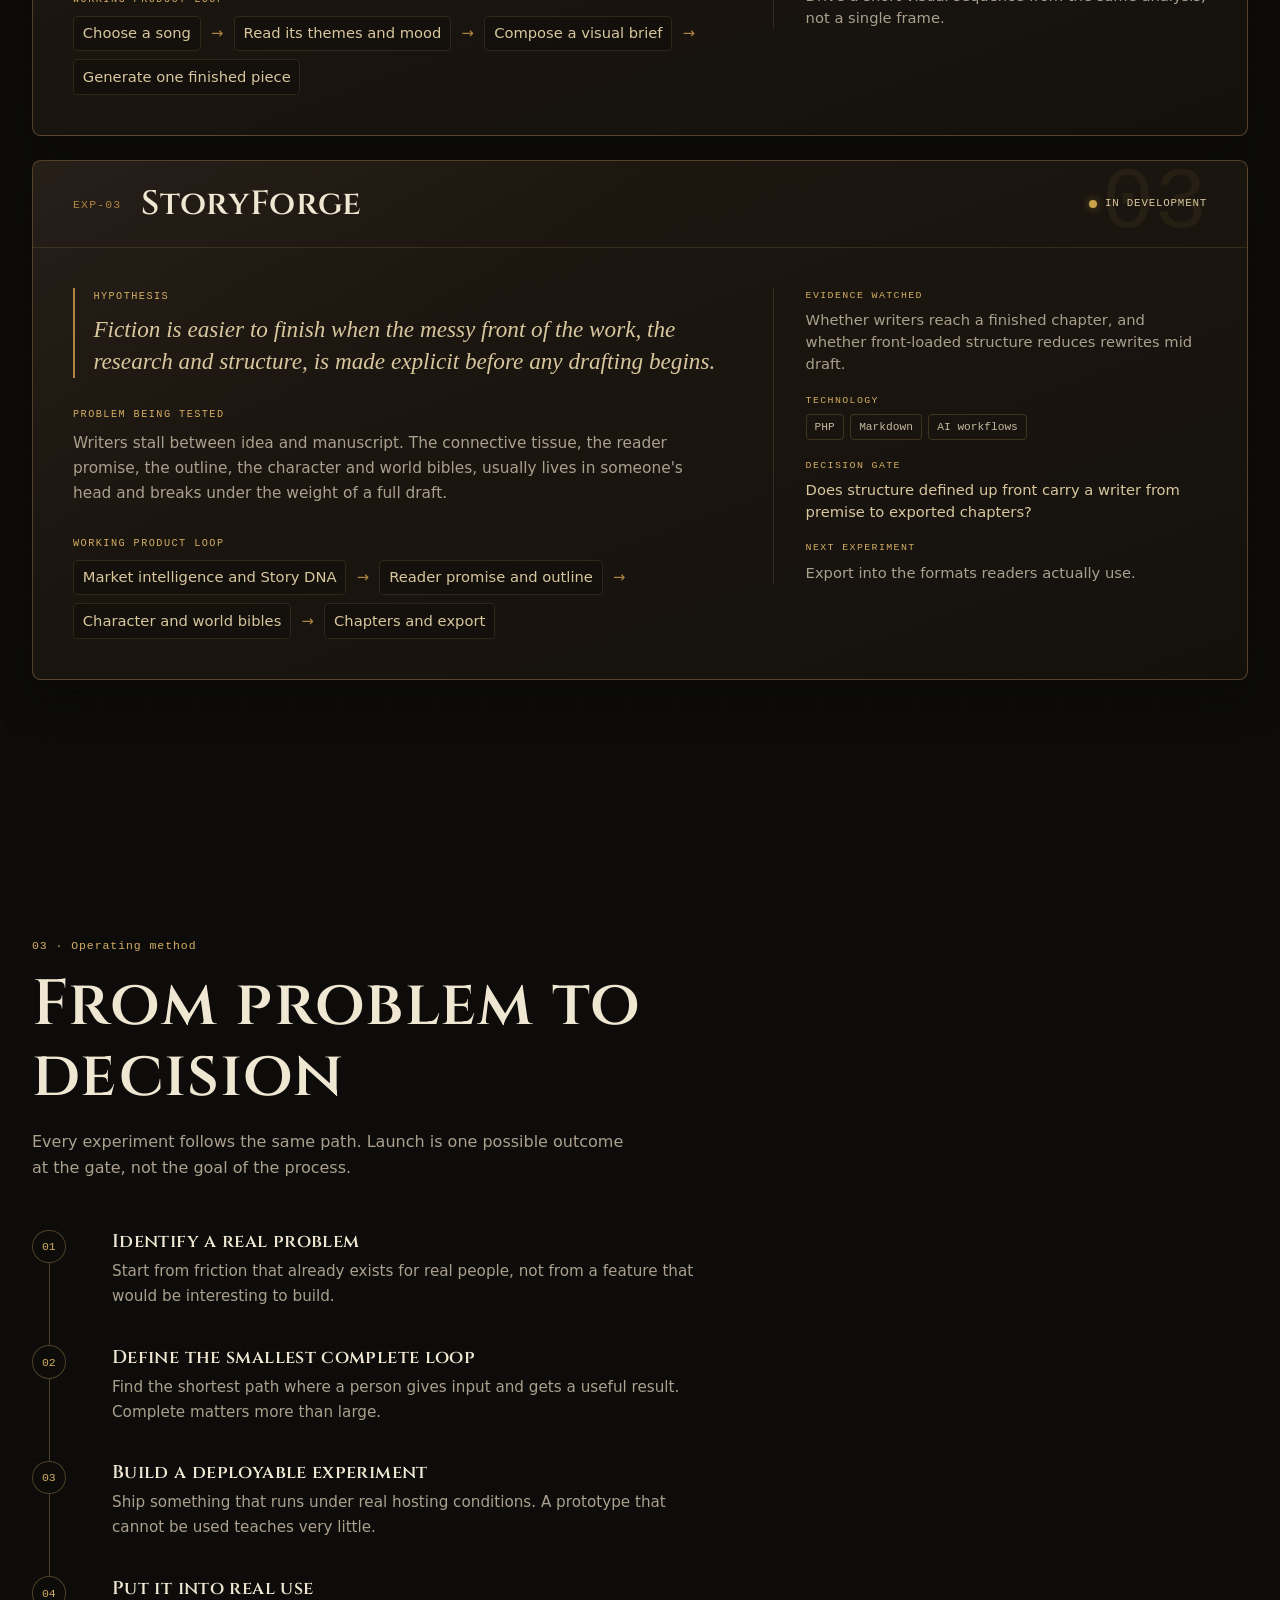
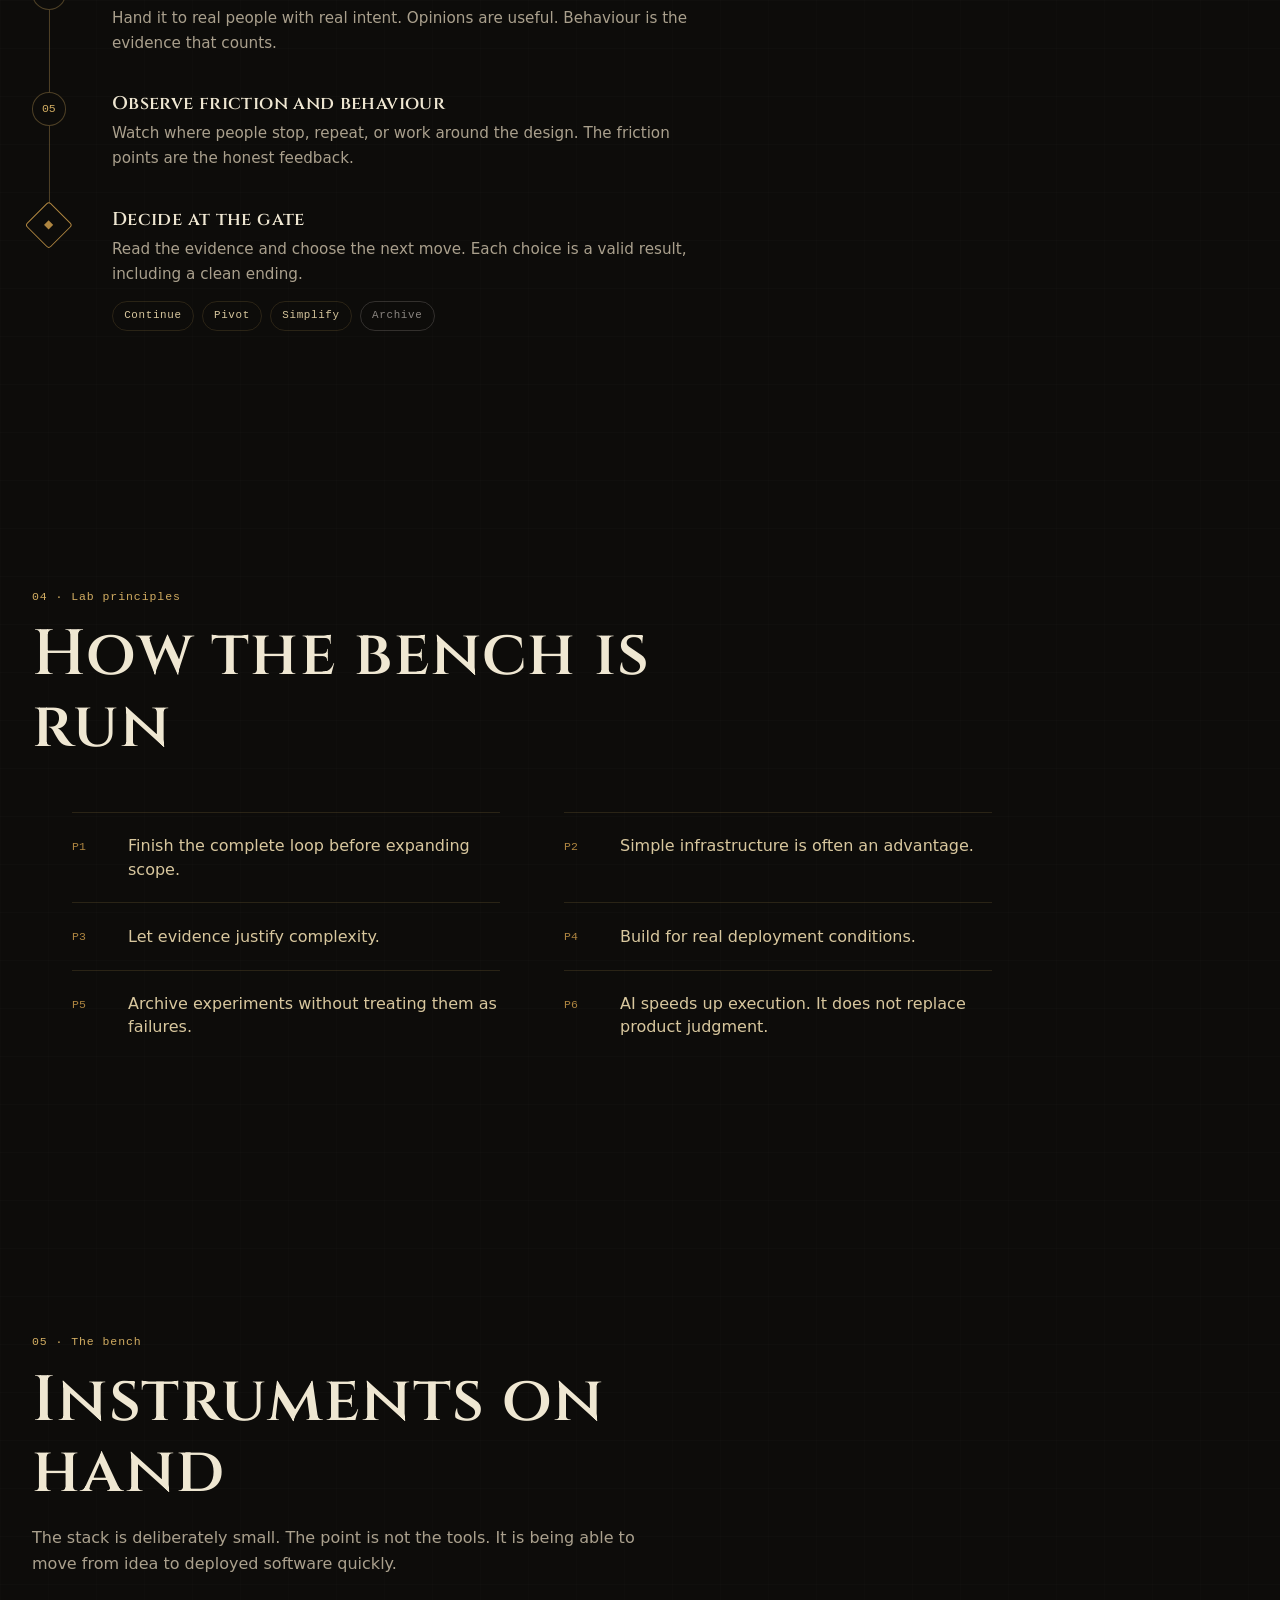
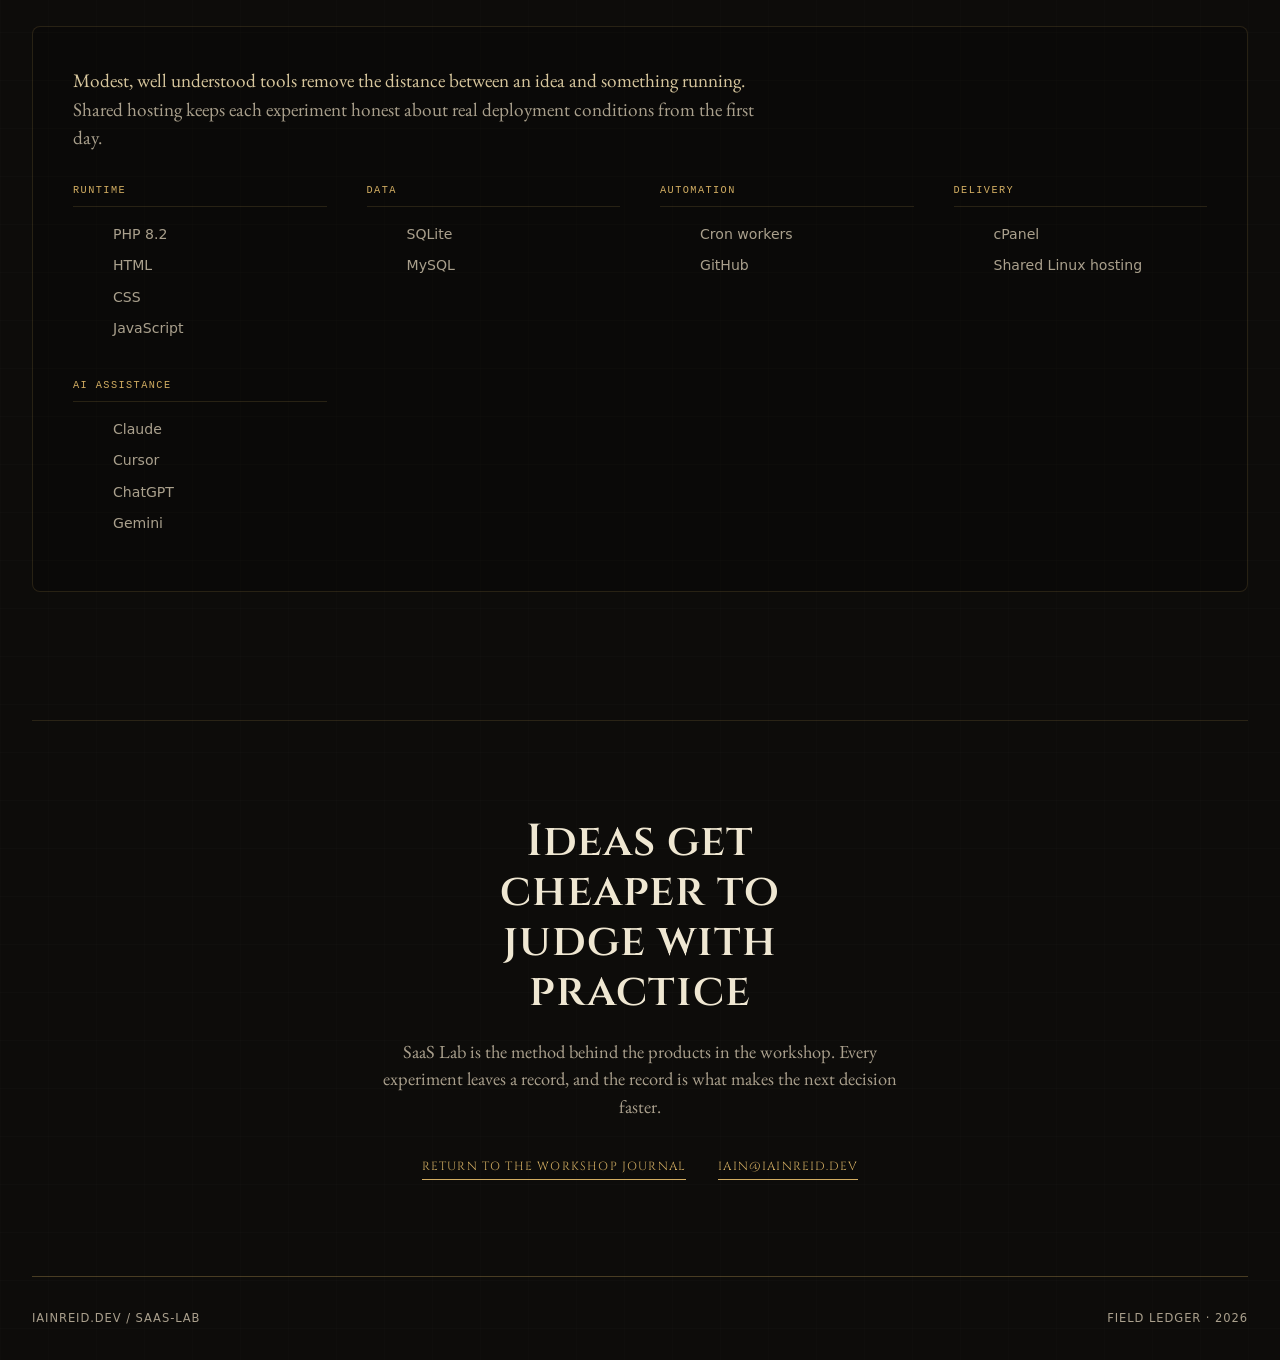
==== commit 6eef06bd: "Redesign SaaS Lab as an experiment ledger Rebuild the SaaS Lab page as a focused extension of the po" ====
--- a/saas-lab/index.html
+++ b/saas-lab/index.html
@@ -1,7 +1,467 @@
 <!DOCTYPE html>
 <html lang="en">
 <head>
-<meta charset="utf-8">
-<meta name="viewport" content="width=device-width,initial-scale=1">
-<meta name="description" content="SaaS Lab is Iain Reid's personal software R&D studio for investigating problems, building focused prototypes, and deciding what deserves deeper development.">
-<meta name="theme+    <meta charset="utf-8">
+    <meta name="viewport" content="width=device-width, initial-scale=1">
+    <meta name="description" content="SaaS Lab is Iain Reid's system for testing software ideas before overbuilding them. Focused, deployable experiments that let evidence decide what earns more time.">
+    <meta name="theme-color" content="#0d0c0a">
+    <meta property="og:title" content="SaaS Lab · Iain Reid">
+    <meta property="og:description" content="A system for testing software ideas before overbuilding them.">
+    <meta property="og:type" content="website">
+    <meta property="og:url" content="https://iainreid.dev/site/saas-lab/">
+    <meta name="twitter:card" content="summary">
+    <title>SaaS Lab · Experiment Ledger · Iain Reid</title>
+    <link rel="canonical" href="https://iainreid.dev/site/saas-lab/">
+    <link rel="stylesheet" href="../assets/css/style.css?v=20260719g">
+    <link rel="stylesheet" href="../assets/css/saas-lab.css?v=20260719a">
+</head>
+<body>
+    <div class="ambient-light" aria-hidden="true"></div>
+    <div class="dust" aria-hidden="true"></div>
+    <div class="ledger-rule" aria-hidden="true"></div>
+
+    <header class="site-header">
+        <a class="maker-mark" href="/site/" aria-label="Return to the workshop journal">
+            <span class="maker-mark__sigil">IR</span>
+            <span>
+                <strong>Iain Reid</strong>
+                <small>Independent software developer</small>
+            </span>
+        </a>
+        <button
+            class="nav-toggle"
+            type="button"
+            aria-expanded="false"
+            aria-controls="site-nav"
+            aria-label="Open menu">
+            <span class="nav-toggle__bars" aria-hidden="true"></span>
+        </button>
+        <nav id="site-nav" aria-label="Primary navigation">
+            <a href="/site/">Workshop</a>
+            <a href="/site/saas-lab/" aria-current="page">SaaS Lab</a>
+            <a href="#experiments">Experiments</a>
+            <a href="#method">Method</a>
+            <a href="#principles">Principles</a>
+        </nav>
+    </header>
+
+    <main>
+        <!-- Hero -->
+        <section class="lab-hero" id="top" aria-labelledby="lab-title">
+            <div class="lab-hero__intro" data-reveal>
+                <p class="mono">Field ledger · Experiments</p>
+                <h1 id="lab-title">SaaS Lab</h1>
+                <p class="lab-hero__lede">A system for testing software ideas before overbuilding them.</p>
+                <p class="lab-hero__copy">I build focused, deployable experiments. Each one exists to learn whether an idea deserves more time and complexity, using the smallest version that can answer the question in real conditions.</p>
+                <div class="lab-hero__meta">
+                    <span><b>Open experiments</b> 03</span>
+                    <span><b>Method</b> problem to evidence</span>
+                    <span><b>Bench</b> shared Linux hosting</span>
+                </div>
+            </div>
+
+            <aside class="board" data-reveal aria-label="Active experiment index">
+                <div class="board__head">
+                    <span class="board__title">Active bench</span>
+                    <span class="board__count">03</span>
+                </div>
+                <ul class="board__rows">
+                    <li class="board__row">
+                        <span class="board__id">EXP-01</span>
+                        <a class="board__name" href="#exp-sousmeow">SousMeow</a>
+                        <span class="signal signal--active">Active prototype</span>
+                    </li>
+                    <li class="board__row">
+                        <span class="board__id">EXP-02</span>
+                        <a class="board__name" href="#exp-arcana">Arcana</a>
+                        <span class="signal signal--working">Working system</span>
+                    </li>
+                    <li class="board__row">
+                        <span class="board__id">EXP-03</span>
+                        <a class="board__name" href="#exp-storyforge">StoryForge</a>
+                        <span class="signal signal--dev">In development</span>
+                    </li>
+                </ul>
+                <div class="board__pipe" aria-label="Experiment pipeline">
+                    <span>problem</span><i>→</i>
+                    <span>loop</span><i>→</i>
+                    <span>deploy</span><i>→</i>
+                    <span>observe</span><i>→</i>
+                    <span>decide</span>
+                </div>
+            </aside>
+        </section>
+
+        <!-- What it is -->
+        <section class="section lab-section" id="about" aria-labelledby="about-heading">
+            <div class="section-heading" data-reveal>
+                <span class="mono">01 · Premise</span>
+                <h2 id="about-heading">Evidence before ambition</h2>
+                <p class="eyebrow-note">Most ideas are abandoned or overbuilt for the same reason. Nobody puts them in front of reality early enough to learn what they actually need.</p>
+            </div>
+            <div class="instruments" data-reveal>
+                <p><span class="accent">SaaS Lab is a workbench for turning a software idea into something real enough to test.</span> The rule is simple. Finish one complete product loop, put it into real use, then let behaviour decide whether the idea earns more scope. An experiment that ends early is not a failure. It is a question answered cheaply.</p>
+                <div class="inv-grid">
+                    <div class="inv-group">
+                        <h3>What it is</h3>
+                        <ul>
+                            <li>A testing method</li>
+                            <li>A record of decisions</li>
+                            <li>A place to start ideas</li>
+                        </ul>
+                    </div>
+                    <div class="inv-group">
+                        <h3>What it is not</h3>
+                        <ul>
+                            <li>A startup pitch</li>
+                            <li>A demo reel</li>
+                            <li>A promise to ship</li>
+                        </ul>
+                    </div>
+                    <div class="inv-group">
+                        <h3>Each experiment asks</h3>
+                        <ul>
+                            <li>Is the problem real</li>
+                            <li>Does the loop hold</li>
+                            <li>Is more complexity earned</li>
+                        </ul>
+                    </div>
+                    <div class="inv-group">
+                        <h3>Outcomes</h3>
+                        <ul>
+                            <li>Continue or simplify</li>
+                            <li>Pivot the question</li>
+                            <li>Archive with lessons</li>
+                        </ul>
+                    </div>
+                </div>
+            </div>
+        </section>
+
+        <!-- Active experiments -->
+        <section class="section lab-section" id="experiments" aria-labelledby="experiments-heading">
+            <div class="section-heading" data-reveal>
+                <span class="mono">02 · On the bench</span>
+                <h2 id="experiments-heading">Three experiments in progress</h2>
+                <p class="eyebrow-note">Each product is treated as a live experiment with a hypothesis, a working loop, and a decision waiting on evidence.</p>
+            </div>
+
+            <div class="experiments">
+                <!-- EXP-01 SousMeow -->
+                <article class="experiment" id="exp-sousmeow" data-reveal aria-labelledby="exp1-name">
+                    <div class="experiment__head">
+                        <span class="experiment__ghost" aria-hidden="true">01</span>
+                        <span class="experiment__id">EXP-01</span>
+                        <h3 class="experiment__name" id="exp1-name">SousMeow</h3>
+                        <span class="signal signal--active">Active prototype</span>
+                    </div>
+                    <div class="experiment__body">
+                        <div class="experiment__narrative">
+                            <div class="experiment__hypothesis">
+                                <span class="field-label">Hypothesis</span>
+                                <blockquote>People will run multi-step AI work when it uses the subscriptions they already pay for, with no API keys and no per-token billing.</blockquote>
+                            </div>
+                            <div class="experiment__block">
+                                <span class="field-label">Problem being tested</span>
+                                <p>Prompts get shared as isolated snippets. A complete process, like research then draft then refine, rarely survives being copied between people. The steps and the order are the part that gets lost.</p>
+                            </div>
+                            <div class="experiment__block">
+                                <span class="field-label">Working product loop</span>
+                                <div class="loop">
+                                    <span>Record a process as a Cookbook</span><i>→</i>
+                                    <span>Run it on your own AI subscription</span><i>→</i>
+                                    <span>Each step feeds the next</span>
+                                </div>
+                            </div>
+                        </div>
+                        <div class="rail">
+                            <dl>
+                                <div>
+                                    <dt>Evidence watched</dt>
+                                    <dd class="muted">Whether people finish a whole Cookbook instead of stopping after the first step, and whether authors return to publish a second.</dd>
+                                </div>
+                                <div>
+                                    <dt>Technology</dt>
+                                    <dd class="tech"><span>PHP</span><span>MySQL</span><span>JavaScript</span></dd>
+                                </div>
+                                <div>
+                                    <dt>Decision gate</dt>
+                                    <dd>Do runs complete end to end, and do authors package processes they already do by hand?</dd>
+                                </div>
+                                <div>
+                                    <dt>Next experiment</dt>
+                                    <dd class="muted">Share a Cookbook by link and run it with no setup.</dd>
+                                </div>
+                            </dl>
+                        </div>
+                    </div>
+                </article>
+
+                <!-- EXP-02 Arcana -->
+                <article class="experiment" id="exp-arcana" data-reveal aria-labelledby="exp2-name">
+                    <div class="experiment__head">
+                        <span class="experiment__ghost" aria-hidden="true">02</span>
+                        <span class="experiment__id">EXP-02</span>
+                        <h3 class="experiment__name" id="exp2-name">Arcana</h3>
+                        <span class="signal signal--working">Working system</span>
+                    </div>
+                    <div class="experiment__body">
+                        <div class="experiment__narrative">
+                            <div class="experiment__hypothesis">
+                                <span class="field-label">Hypothesis</span>
+                                <blockquote>A song carries enough structure, in its themes, mood, symbols, and imagery, to drive a finished piece of art without the listener writing a prompt.</blockquote>
+                            </div>
+                            <div class="experiment__block">
+                                <span class="field-label">Problem being tested</span>
+                                <p>Image tools expect prompt engineering. Most people can describe how a song feels but not how to phrase that for a generator. The gap sits between feeling and instruction.</p>
+                            </div>
+                            <div class="experiment__block">
+                                <span class="field-label">Working product loop</span>
+                                <div class="loop">
+                                    <span>Choose a song</span><i>→</i>
+                                    <span>Read its themes and mood</span><i>→</i>
+                                    <span>Compose a visual brief</span><i>→</i>
+                                    <span>Generate one finished piece</span>
+                                </div>
+                            </div>
+                        </div>
+                        <div class="rail">
+                            <dl>
+                                <div>
+                                    <dt>Evidence watched</dt>
+                                    <dd class="muted">Whether the result feels like the song to the person who chose it, and whether one generation is enough or people reach to regenerate.</dd>
+                                </div>
+                                <div>
+                                    <dt>Technology</dt>
+                                    <dd class="tech"><span>PHP</span><span>Gemini</span><span>Imagick</span></dd>
+                                </div>
+                                <div>
+                                    <dt>Decision gate</dt>
+                                    <dd>Does song analysis produce art people keep without editing the prompt themselves?</dd>
+                                </div>
+                                <div>
+                                    <dt>Next experiment</dt>
+                                    <dd class="muted">Drive a short visual sequence from the same analysis, not a single frame.</dd>
+                                </div>
+                            </dl>
+                        </div>
+                    </div>
+                </article>
+
+                <!-- EXP-03 StoryForge -->
+                <article class="experiment" id="exp-storyforge" data-reveal aria-labelledby="exp3-name">
+                    <div class="experiment__head">
+                        <span class="experiment__ghost" aria-hidden="true">03</span>
+                        <span class="experiment__id">EXP-03</span>
+                        <h3 class="experiment__name" id="exp3-name">StoryForge</h3>
+                        <span class="signal signal--dev">In development</span>
+                    </div>
+                    <div class="experiment__body">
+                        <div class="experiment__narrative">
+                            <div class="experiment__hypothesis">
+                                <span class="field-label">Hypothesis</span>
+                                <blockquote>Fiction is easier to finish when the messy front of the work, the research and structure, is made explicit before any drafting begins.</blockquote>
+                            </div>
+                            <div class="experiment__block">
+                                <span class="field-label">Problem being tested</span>
+                                <p>Writers stall between idea and manuscript. The connective tissue, the reader promise, the outline, the character and world bibles, usually lives in someone's head and breaks under the weight of a full draft.</p>
+                            </div>
+                            <div class="experiment__block">
+                                <span class="field-label">Working product loop</span>
+                                <div class="loop">
+                                    <span>Market intelligence and Story DNA</span><i>→</i>
+                                    <span>Reader promise and outline</span><i>→</i>
+                                    <span>Character and world bibles</span><i>→</i>
+                                    <span>Chapters and export</span>
+                                </div>
+                            </div>
+                        </div>
+                        <div class="rail">
+                            <dl>
+                                <div>
+                                    <dt>Evidence watched</dt>
+                                    <dd class="muted">Whether writers reach a finished chapter, and whether front-loaded structure reduces rewrites mid draft.</dd>
+                                </div>
+                                <div>
+                                    <dt>Technology</dt>
+                                    <dd class="tech"><span>PHP</span><span>Markdown</span><span>AI workflows</span></dd>
+                                </div>
+                                <div>
+                                    <dt>Decision gate</dt>
+                                    <dd>Does structure defined up front carry a writer from premise to exported chapters?</dd>
+                                </div>
+                                <div>
+                                    <dt>Next experiment</dt>
+                                    <dd class="muted">Export into the formats readers actually use.</dd>
+                                </div>
+                            </dl>
+                        </div>
+                    </div>
+                </article>
+            </div>
+        </section>
+
+        <!-- Operating method -->
+        <section class="section lab-section" id="method" aria-labelledby="method-heading">
+            <div class="section-heading" data-reveal>
+                <span class="mono">03 · Operating method</span>
+                <h2 id="method-heading">From problem to decision</h2>
+                <p class="eyebrow-note">Every experiment follows the same path. Launch is one possible outcome at the gate, not the goal of the process.</p>
+            </div>
+            <div class="pipeline" data-reveal>
+                <div class="pipe-step">
+                    <div class="pipe-step__num">01</div>
+                    <div class="pipe-step__body">
+                        <h3>Identify a real problem</h3>
+                        <p>Start from friction that already exists for real people, not from a feature that would be interesting to build.</p>
+                    </div>
+                </div>
+                <div class="pipe-step">
+                    <div class="pipe-step__num">02</div>
+                    <div class="pipe-step__body">
+                        <h3>Define the smallest complete loop</h3>
+                        <p>Find the shortest path where a person gives input and gets a useful result. Complete matters more than large.</p>
+                    </div>
+                </div>
+                <div class="pipe-step">
+                    <div class="pipe-step__num">03</div>
+                    <div class="pipe-step__body">
+                        <h3>Build a deployable experiment</h3>
+                        <p>Ship something that runs under real hosting conditions. A prototype that cannot be used teaches very little.</p>
+                    </div>
+                </div>
+                <div class="pipe-step">
+                    <div class="pipe-step__num">04</div>
+                    <div class="pipe-step__body">
+                        <h3>Put it into real use</h3>
+                        <p>Hand it to real people with real intent. Opinions are useful. Behaviour is the evidence that counts.</p>
+                    </div>
+                </div>
+                <div class="pipe-step">
+                    <div class="pipe-step__num">05</div>
+                    <div class="pipe-step__body">
+                        <h3>Observe friction and behaviour</h3>
+                        <p>Watch where people stop, repeat, or work around the design. The friction points are the honest feedback.</p>
+                    </div>
+                </div>
+                <div class="pipe-step pipe-step--gate">
+                    <div class="pipe-step__num"><span>◆</span></div>
+                    <div class="pipe-step__body">
+                        <h3>Decide at the gate</h3>
+                        <p>Read the evidence and choose the next move. Each choice is a valid result, including a clean ending.</p>
+                        <div class="gate-outcomes">
+                            <span>Continue</span>
+                            <span>Pivot</span>
+                            <span>Simplify</span>
+                            <span>Archive</span>
+                        </div>
+                    </div>
+                </div>
+            </div>
+        </section>
+
+        <!-- Principles -->
+        <section class="section lab-section" id="principles" aria-labelledby="principles-heading">
+            <div class="section-heading" data-reveal>
+                <span class="mono">04 · Lab principles</span>
+                <h2 id="principles-heading">How the bench is run</h2>
+            </div>
+            <ol class="tenets" data-reveal>
+                <li class="tenet">
+                    <span class="tenet__num">P1</span>
+                    <p>Finish the complete loop before expanding scope.</p>
+                </li>
+                <li class="tenet">
+                    <span class="tenet__num">P2</span>
+                    <p>Simple infrastructure is often an advantage.</p>
+                </li>
+                <li class="tenet">
+                    <span class="tenet__num">P3</span>
+                    <p>Let evidence justify complexity.</p>
+                </li>
+                <li class="tenet">
+                    <span class="tenet__num">P4</span>
+                    <p>Build for real deployment conditions.</p>
+                </li>
+                <li class="tenet">
+                    <span class="tenet__num">P5</span>
+                    <p>Archive experiments without treating them as failures.</p>
+                </li>
+                <li class="tenet">
+                    <span class="tenet__num">P6</span>
+                    <p>AI speeds up execution. It does not replace product judgment.</p>
+                </li>
+            </ol>
+        </section>
+
+        <!-- Technical approach -->
+        <section class="section lab-section" id="stack" aria-labelledby="stack-heading">
+            <div class="section-heading" data-reveal>
+                <span class="mono">05 · The bench</span>
+                <h2 id="stack-heading">Instruments on hand</h2>
+                <p class="eyebrow-note">The stack is deliberately small. The point is not the tools. It is being able to move from idea to deployed software quickly.</p>
+            </div>
+            <div class="instruments" data-reveal>
+                <p><span class="accent">Modest, well understood tools remove the distance between an idea and something running.</span> Shared hosting keeps each experiment honest about real deployment conditions from the first day.</p>
+                <div class="inv-grid">
+                    <div class="inv-group">
+                        <h3>Runtime</h3>
+                        <ul>
+                            <li>PHP 8.2</li>
+                            <li>HTML</li>
+                            <li>CSS</li>
+                            <li>JavaScript</li>
+                        </ul>
+                    </div>
+                    <div class="inv-group">
+                        <h3>Data</h3>
+                        <ul>
+                            <li>SQLite</li>
+                            <li>MySQL</li>
+                        </ul>
+                    </div>
+                    <div class="inv-group">
+                        <h3>Automation</h3>
+                        <ul>
+                            <li>Cron workers</li>
+                            <li>GitHub</li>
+                        </ul>
+                    </div>
+                    <div class="inv-group">
+                        <h3>Delivery</h3>
+                        <ul>
+                            <li>cPanel</li>
+                            <li>Shared Linux hosting</li>
+                        </ul>
+                    </div>
+                    <div class="inv-group">
+                        <h3>AI assistance</h3>
+                        <ul>
+                            <li>Claude</li>
+                            <li>Cursor</li>
+                            <li>ChatGPT</li>
+                            <li>Gemini</li>
+                        </ul>
+                    </div>
+                </div>
+            </div>
+        </section>
+
+        <section class="lab-close" data-reveal aria-labelledby="close-heading">
+        <h2 id="close-heading">Ideas get cheaper to judge with practice</h2>
+        <p>SaaS Lab is the method behind the products in the workshop. Every experiment leaves a record, and the record is what makes the next decision faster.</p>
+        <div class="lab-close__links">
+            <a href="/site/">Return to the workshop journal</a>
+            <a href="mailto:iain@iainreid.dev">iain@iainreid.dev</a>
+        </div>
+        </section>
+    </main>
+
+    <footer>
+        <span>iainreid.dev / saas-lab</span>
+        <span>Field ledger · <time datetime="2026">2026</time></span>
+    </footer>
+
+    <script src="../assets/js/app.js?v=20260719d"></script>
+</body>
+</html>
--- a/assets/css/style.css
+++ b/assets/css/style.css
@@ -0,0 +1,615 @@
+@import url('https://fonts.googleapis.com/css2?family=Cinzel:wght@500;600&family=EB+Garamond:ital,wght@0,500;0,600;1,500&display=swap');
+
+:root {
+    --night: #0d0c0a;
+    --stone: #171512;
+    --wood: #241a12;
+    --wood-light: #3a291c;
+    --paper: #d8c79e;
+    --paper-light: #eee1bd;
+    --paper-shadow: #a58e61;
+    --ink: #282015;
+    --brass: #ae8540;
+    --brass-light: #d2ad62;
+    --emerald: #456457;
+    --ivory: #efe7d2;
+    --muted: #aaa08d;
+    --line: rgba(201, 164, 91, .32);
+    --serif: "EB Garamond", Georgia, serif;
+    --display: "Cinzel", Georgia, serif;
+    --sans: Inter, ui-sans-serif, system-ui, -apple-system, BlinkMacSystemFont, "Segoe UI", sans-serif;
+    --shadow: 0 24px 70px rgba(0, 0, 0, .52);
+}
+
+*, *::before, *::after { box-sizing: border-box; }
+html { scroll-behavior: smooth; }
+body {
+    margin: 0;
+    min-width: 320px;
+    background:
+        radial-gradient(circle at 50% 0%, rgba(139, 94, 39, .16), transparent 34rem),
+        linear-gradient(rgba(255,255,255,.012) 1px, transparent 1px),
+        linear-gradient(90deg, rgba(255,255,255,.008) 1px, transparent 1px),
+        var(--night);
+    background-size: auto, 48px 48px, 48px 48px, auto;
+    color: var(--ivory);
+    font-family: var(--sans);
+    line-height: 1.65;
+    overflow-x: hidden;
+}
+body::before {
+    content: "";
+    position: fixed;
+    inset: 0;
+    pointer-events: none;
+    z-index: 50;
+    background: radial-gradient(circle at center, transparent 48%, rgba(0,0,0,.42) 100%);
+}
+a { color: inherit; }
+p { margin: 0 0 1rem; }
+h1, h2, h3 { margin: 0; font-family: var(--display); font-weight: 600; line-height: 1.12; letter-spacing: .02em; }
+
+.ambient-light {
+    position: fixed;
+    width: 38rem;
+    height: 38rem;
+    top: -16rem;
+    left: 50%;
+    translate: -50% 0;
+    border-radius: 50%;
+    background: rgba(193, 125, 47, .15);
+    filter: blur(80px);
+    pointer-events: none;
+    animation: candle 6s ease-in-out infinite alternate;
+}
+.dust {
+    position: fixed;
+    inset: 0;
+    opacity: .22;
+    pointer-events: none;
+    background-image:
+        radial-gradient(circle, rgba(238,225,189,.8) 0 1px, transparent 1.5px),
+        radial-gradient(circle, rgba(238,225,189,.55) 0 1px, transparent 1.5px);
+    background-size: 157px 173px, 211px 193px;
+    background-position: 0 0, 71px 49px;
+    animation: drift 28s linear infinite;
+}
+
+.site-header {
+    position: fixed;
+    z-index: 30;
+    top: 0;
+    left: 0;
+    right: 0;
+    display: flex;
+    align-items: center;
+    justify-content: space-between;
+    gap: 2rem;
+    padding: 1rem clamp(1rem, 4vw, 4rem);
+    border-bottom: 1px solid transparent;
+    transition: background .25s ease, border-color .25s ease, backdrop-filter .25s ease;
+}
+.site-header.is-scrolled {
+    background: rgba(13, 12, 10, .86);
+    border-color: var(--line);
+    backdrop-filter: blur(18px);
+}
+.maker-mark { display: flex; align-items: center; gap: .75rem; text-decoration: none; }
+.maker-mark__sigil {
+    display: grid;
+    place-items: center;
+    width: 2.5rem;
+    aspect-ratio: 1;
+    border: 1px solid var(--brass);
+    rotate: 45deg;
+    color: var(--brass-light);
+    font-family: var(--display);
+    font-size: .72rem;
+}
+.maker-mark__sigil::first-letter { rotate: -45deg; }
+.maker-mark strong, .maker-mark small { display: block; }
+.maker-mark strong { font-family: var(--display); font-size: .86rem; letter-spacing: .08em; }
+.maker-mark small { color: var(--muted); font-size: .7rem; }
+.nav-toggle {
+    display: none;
+    position: relative;
+    z-index: 40;
+    width: 2.6rem;
+    height: 2.6rem;
+    padding: 0;
+    border: 1px solid var(--line);
+    background: rgba(13, 12, 10, .72);
+    color: var(--brass-light);
+    cursor: pointer;
+}
+.nav-toggle__bars,
+.nav-toggle__bars::before,
+.nav-toggle__bars::after {
+    display: block;
+    width: 1.05rem;
+    height: 1px;
+    margin: 0 auto;
+    background: currentColor;
+    transition: transform .25s ease, opacity .2s ease;
+}
+.nav-toggle__bars::before,
+.nav-toggle__bars::after {
+    content: "";
+}
+.nav-toggle__bars::before { translate: 0 -.35rem; }
+.nav-toggle__bars::after { translate: 0 .35rem; }
+.site-header.is-nav-open .nav-toggle__bars { background: transparent; }
+.site-header.is-nav-open .nav-toggle__bars::before { translate: 0 0; rotate: 45deg; }
+.site-header.is-nav-open .nav-toggle__bars::after { translate: 0 0; rotate: -45deg; }
+.site-header.is-nav-open .nav-toggle { border-color: rgba(210, 173, 98, .55); }
+nav {
+    display: flex;
+    gap: clamp(.8rem, 2.5vw, 2rem);
+}
+nav a {
+    color: var(--muted);
+    text-decoration: none;
+    font-size: .74rem;
+    letter-spacing: .11em;
+    text-transform: uppercase;
+    transition: color .2s ease;
+}
+nav a:hover,
+nav a:focus-visible { color: var(--paper-light); }
+
+.hero {
+    position: relative;
+    display: grid;
+    place-items: center;
+    min-height: 100svh;
+    padding: 7rem clamp(1rem, 4vw, 4rem) 4rem;
+    isolation: isolate;
+}
+.hero::before {
+    content: "";
+    position: absolute;
+    inset: 0;
+    z-index: -3;
+    background:
+        linear-gradient(to bottom, rgba(8,7,6,.2), rgba(8,7,6,.52) 68%, var(--night)),
+        radial-gradient(ellipse at center 65%, rgba(129,78,31,.34), transparent 38%),
+        linear-gradient(115deg, #0c0b09 0 18%, #1c140e 18% 22%, #100e0b 22% 78%, #1b130d 78% 82%, #0c0b09 82%);
+}
+.hero::after {
+    content: "";
+    position: absolute;
+    left: -10%;
+    right: -10%;
+    bottom: 0;
+    height: 36%;
+    z-index: -2;
+    background:
+        repeating-linear-gradient(92deg, transparent 0 90px, rgba(0,0,0,.28) 92px 95px),
+        linear-gradient(180deg, #2d1d12, #130d09 75%);
+    transform: perspective(800px) rotateX(57deg);
+    transform-origin: bottom;
+    box-shadow: inset 0 12px 30px rgba(0,0,0,.55);
+}
+.workbench { position: absolute; inset: auto 0 5% 0; height: 30%; pointer-events: none; }
+.instrument, .inkwell { position: absolute; opacity: .52; filter: drop-shadow(0 12px 8px rgba(0,0,0,.45)); }
+.instrument--compass { left: 7%; bottom: 25%; width: 8rem; aspect-ratio: 1; border: 2px solid var(--brass); border-radius: 50%; }
+.instrument--compass::before, .instrument--compass::after { content: ""; position: absolute; inset: 49% 8%; height: 1px; background: var(--brass); }
+.instrument--compass::after { rotate: 90deg; }
+.instrument--ruler { right: 4%; bottom: 24%; width: 13rem; height: 2.4rem; border: 1px solid #98723c; rotate: -13deg; background: repeating-linear-gradient(90deg, transparent 0 11px, #98723c 12px 13px); }
+.inkwell { right: 17%; bottom: 30%; width: 3.7rem; height: 4rem; border: 2px solid #30251d; border-radius: 40% 40% 15% 15%; background: linear-gradient(135deg, #5c534a, #151210); }
+
+.journal {
+    position: relative;
+    display: grid;
+    grid-template-columns: 1fr 1fr;
+    width: min(100%, 70rem);
+    min-height: 35rem;
+    transform: perspective(1500px) rotateX(2deg);
+    filter: drop-shadow(0 34px 35px rgba(0,0,0,.62));
+}
+.journal::before {
+    content: "";
+    position: absolute;
+    inset: -1rem;
+    z-index: -1;
+    border-radius: 1rem;
+    background: #25170f;
+    box-shadow: inset 0 0 0 3px #4b3020, 0 0 0 1px #0b0806;
+}
+.journal::after { content: ""; position: absolute; top: .5rem; bottom: .5rem; left: 50%; width: 2.4rem; translate: -50% 0; background: linear-gradient(90deg, rgba(58,39,23,.14), rgba(50,33,19,.5), rgba(255,255,255,.08), rgba(58,39,23,.18)); filter: blur(3px); }
+.journal-page {
+    position: relative;
+    overflow: hidden;
+    padding: clamp(2rem, 5vw, 5rem);
+    color: var(--ink);
+    background:
+        radial-gradient(circle at 15% 15%, rgba(255,255,255,.35), transparent 25%),
+        repeating-linear-gradient(0deg, rgba(64,45,23,.025) 0 1px, transparent 1px 5px),
+        var(--paper);
+    box-shadow: inset 0 0 50px rgba(74,46,17,.22);
+}
+.journal-page--left { border-radius: .45rem 0 0 .45rem; text-align: center; display: flex; flex-direction: column; justify-content: space-between; align-items: center; }
+.journal-page--right { border-radius: 0 .45rem .45rem 0; display: flex; flex-direction: column; justify-content: center; }
+.page-number { align-self: flex-start; font-family: var(--display); font-size: .66rem; letter-spacing: .16em; text-transform: uppercase; }
+.journal-sigil { width: min(70%, 17rem); fill: none; stroke: rgba(47,36,23,.62); stroke-width: 1.2; }
+.margin-note { max-width: 19rem; font-family: var(--serif); font-style: italic; font-size: 1.05rem; }
+.kicker { margin: 0 0 .7rem; color: var(--brass-light); font-family: var(--display); font-size: .7rem; letter-spacing: .16em; text-transform: uppercase; }
+.journal .kicker { color: #69522c; }
+.journal h1 { font-size: clamp(3rem, 7vw, 6.5rem); }
+.hero-copy { margin-top: 1.3rem; font-family: var(--serif); font-size: clamp(1.25rem, 2.1vw, 1.75rem); line-height: 1.35; }
+.hero-note { font-size: .95rem; color: #54462f; }
+.ink-rule { width: 100%; height: 1px; margin: 1.8rem 0; background: linear-gradient(90deg, transparent, #4f3d24 10% 90%, transparent); }
+.text-link { align-self: flex-start; margin-top: 1rem; color: #3a5b4b; font-family: var(--display); font-size: .75rem; letter-spacing: .08em; text-decoration: none; border-bottom: 1px solid currentColor; }
+.text-link--workshop { margin-top: 1.5rem; color: var(--brass-light); }
+
+.section { width: min(100% - 2rem, 76rem); margin: 0 auto; padding: clamp(5rem, 10vw, 9rem) 0; }
+.section-heading { max-width: 43rem; margin-bottom: 3rem; }
+.section-heading h2, .maker-copy h2 { font-size: clamp(2.2rem, 5vw, 4.8rem); }
+.section-heading > p:last-child { margin-top: 1rem; color: var(--muted); max-width: 38rem; }
+.blueprint {
+    display: grid;
+    grid-template-columns: 1.2fr .8fr;
+    min-height: 35rem;
+    overflow: hidden;
+    border: 1px solid rgba(110,148,138,.42);
+    background:
+        linear-gradient(rgba(179,220,208,.06) 1px, transparent 1px),
+        linear-gradient(90deg, rgba(179,220,208,.06) 1px, transparent 1px),
+        #17332f;
+    background-size: 24px 24px;
+    box-shadow: var(--shadow), inset 0 0 90px rgba(0,0,0,.32);
+}
+.blueprint__diagram { position: relative; display: grid; place-items: center; min-height: 24rem; border-right: 1px solid rgba(166,208,197,.2); }
+.blueprint__diagram svg { width: 88%; fill: none; stroke: rgba(197,226,218,.67); stroke-width: 1.25; }
+.diagram-label { position: absolute; padding: .2rem .45rem; background: #17332f; color: #bdd0c9; font-family: monospace; font-size: .68rem; }
+.diagram-label--a { left: 12%; top: 18%; }
+.diagram-label--b { right: 9%; bottom: 15%; }
+.blueprint__content { padding: clamp(2rem, 5vw, 4rem); display: flex; flex-direction: column; justify-content: center; }
+.blueprint__content h3 { font-size: clamp(2.2rem, 4vw, 4rem); }
+.blueprint__content > p:not(.kicker) { margin: 1.25rem 0 2rem; color: #c5d4cf; }
+.artifact-number { color: var(--brass-light); font-family: monospace; font-size: .72rem; letter-spacing: .1em; }
+.spec-list { margin: 0; }
+.spec-list div { display: grid; grid-template-columns: 6rem 1fr; padding: .75rem 0; border-top: 1px solid rgba(189,208,202,.16); }
+.spec-list dt { color: #8aa69d; font-family: var(--display); font-size: .65rem; letter-spacing: .1em; text-transform: uppercase; }
+.spec-list dd { margin: 0; color: #d9e1de; font-size: .84rem; }
+
+.artifact-grid { display: grid; grid-template-columns: repeat(3, 1fr); gap: 1.25rem; }
+.artifact-card {
+    position: relative;
+    min-height: 25rem;
+    overflow: hidden;
+    padding: 2rem;
+    border: 1px solid var(--line);
+    background:
+        linear-gradient(145deg, rgba(255,255,255,.035), transparent 35%),
+        linear-gradient(160deg, #211a14, #15120f);
+    box-shadow: 0 18px 45px rgba(0,0,0,.3);
+    transition: translate .25s ease, border-color .25s ease, box-shadow .25s ease;
+}
+.artifact-card:hover { translate: 0 -.35rem; border-color: rgba(210,173,98,.66); box-shadow: 0 24px 55px rgba(0,0,0,.46); }
+.artifact-card__topline { display: flex; align-items: center; gap: .55rem; margin-bottom: 3.5rem; color: var(--muted); font-size: .68rem; text-transform: uppercase; letter-spacing: .08em; }
+.status-dot { width: .4rem; aspect-ratio: 1; margin-left: auto; border-radius: 50%; background: #789a71; box-shadow: 0 0 9px #789a71; }
+.artifact-card h3 { font-size: 2rem; }
+.artifact-card > p:not(.kicker) { color: var(--muted); }
+.materials { display: flex; flex-wrap: wrap; gap: .45rem; margin-top: 1.5rem; }
+.materials span { padding: .28rem .55rem; border: 1px solid rgba(210,173,98,.22); color: #c4b99f; font-size: .68rem; }
+.card-etching { position: absolute; width: 11rem; aspect-ratio: 1; right: -4rem; bottom: -4rem; border: 1px solid rgba(210,173,98,.15); border-radius: 50%; }
+.card-etching::before, .card-etching::after { content: ""; position: absolute; inset: 18%; border: 1px solid rgba(210,173,98,.12); rotate: 45deg; }
+.card-etching::after { inset: 36%; rotate: 0deg; border-radius: 50%; }
+
+.maker-section {
+    display: grid;
+    grid-template-columns: 13rem minmax(0, 1fr);
+    gap: clamp(1.75rem, 5vw, 4rem);
+    align-items: start;
+}
+.maker-portrait {
+    position: relative;
+    width: 13rem;
+    max-width: 100%;
+    min-width: 0;
+    overflow: hidden;
+    aspect-ratio: 4 / 5;
+    border: 1px solid var(--line);
+    border-radius: .85rem;
+    background: linear-gradient(145deg, #221b15, #12100e);
+    box-shadow: 0 18px 42px rgba(0, 0, 0, .45), 0 0 0 1px rgba(210, 173, 98, .08);
+}
+.maker-portrait::before {
+    content: "";
+    position: absolute;
+    inset: .55rem;
+    z-index: 1;
+    border: 1px solid rgba(210, 173, 98, .18);
+    border-radius: .55rem;
+    pointer-events: none;
+}
+.maker-portrait img {
+    position: absolute;
+    inset: 0;
+    display: block;
+    width: 100%;
+    height: 100%;
+    object-fit: cover;
+    object-position: 78% 18%;
+}
+.maker-copy { min-width: 0; }
+.maker-copy p:not(.kicker) { color: var(--muted); max-width: 43rem; }
+.signature { margin-top: 2rem; color: var(--brass-light); font-family: var(--serif); font-size: 2rem; font-style: italic; transform: rotate(-3deg); transform-origin: left; }
+.maker-contact {
+    display: flex;
+    flex-direction: column;
+    align-items: flex-start;
+    gap: .7rem;
+    margin: 1.75rem 0 0;
+    padding: 0;
+    list-style: none;
+}
+.maker-contact a {
+    display: inline-flex;
+    align-items: center;
+    gap: .55rem;
+    color: var(--muted);
+    text-decoration: none;
+    font-family: var(--serif);
+    font-size: 1.05rem;
+    letter-spacing: .02em;
+    transition: color .25s ease;
+}
+.maker-contact a:hover,
+.maker-contact a:focus-visible {
+    color: var(--brass-light);
+}
+.contact-icon {
+    display: block;
+    width: 1rem;
+    height: 1rem;
+    flex: 0 0 1rem;
+    overflow: hidden;
+    fill: currentColor;
+    opacity: .78;
+}
+footer {
+    display: flex;
+    justify-content: space-between;
+    align-items: center;
+    gap: 1rem;
+    width: min(100% - 2rem, 76rem);
+    margin: 0 auto;
+    padding: 2rem 0;
+    border-top: 1px solid var(--line);
+    color: var(--muted);
+    font-size: .72rem;
+    letter-spacing: .08em;
+    text-transform: uppercase;
+}
+.showdown-link {
+    appearance: none;
+    margin: 0;
+    padding: 0;
+    border: 0;
+    border-bottom: 1px solid currentColor;
+    background: none;
+    color: var(--brass);
+    font: inherit;
+    font-family: var(--display);
+    letter-spacing: .12em;
+    text-transform: uppercase;
+    cursor: pointer;
+    transition: color .25s ease, border-color .25s ease;
+}
+.showdown-link:hover,
+.showdown-link:focus-visible {
+    color: var(--brass-light);
+    outline: none;
+}
+
+.showdown-modal {
+    position: fixed;
+    inset: 0;
+    z-index: 80;
+    display: grid;
+    place-items: center;
+    padding: 1.25rem;
+}
+.showdown-modal[hidden] { display: none; }
+.showdown-modal__backdrop {
+    position: absolute;
+    inset: 0;
+    background: rgba(8, 7, 5, .78);
+    backdrop-filter: blur(6px);
+}
+.showdown-modal__panel {
+    position: relative;
+    z-index: 1;
+    width: min(100%, 32rem);
+    padding: clamp(1.6rem, 4vw, 2.4rem);
+    border: 1px solid var(--line);
+    border-radius: .35rem;
+    background:
+        linear-gradient(160deg, rgba(238, 225, 189, .08), transparent 42%),
+        linear-gradient(180deg, #1d1711 0%, #13100d 100%);
+    box-shadow: var(--shadow);
+    color: var(--ivory);
+}
+.showdown-modal__panel .kicker {
+    margin-bottom: .55rem;
+    color: var(--brass);
+}
+.showdown-modal__panel h2 {
+    margin-bottom: 1rem;
+    font-size: clamp(1.35rem, 3vw, 1.7rem);
+    color: var(--paper-light);
+}
+.showdown-modal__riddle {
+    margin-bottom: 1.4rem;
+    color: var(--muted);
+    font-family: var(--serif);
+    font-size: 1.12rem;
+    line-height: 1.7;
+}
+.showdown-modal__close {
+    position: absolute;
+    top: .7rem;
+    right: .85rem;
+    appearance: none;
+    border: 0;
+    background: none;
+    color: var(--muted);
+    font-size: 1.5rem;
+    line-height: 1;
+    cursor: pointer;
+}
+.showdown-modal__close:hover,
+.showdown-modal__close:focus-visible {
+    color: var(--brass-light);
+    outline: none;
+}
+.showdown-modal__form { display: grid; gap: .65rem; }
+.showdown-modal__label {
+    font-family: var(--display);
+    font-size: .72rem;
+    letter-spacing: .1em;
+    text-transform: uppercase;
+    color: var(--brass);
+}
+.showdown-modal__input {
+    width: 100%;
+    padding: .85rem 1rem;
+    border: 1px solid rgba(201, 164, 91, .35);
+    border-radius: .25rem;
+    background: rgba(0, 0, 0, .28);
+    color: var(--ivory);
+    font-family: var(--serif);
+    font-size: 1.1rem;
+}
+.showdown-modal__input:focus {
+    outline: 1px solid var(--brass-light);
+    border-color: var(--brass-light);
+}
+.showdown-modal__submit {
+    appearance: none;
+    justify-self: start;
+    margin-top: .35rem;
+    padding: .7rem 1.15rem;
+    border: 1px solid var(--line);
+    border-radius: .25rem;
+    background: linear-gradient(180deg, rgba(174, 133, 64, .22), rgba(174, 133, 64, .08));
+    color: var(--brass-light);
+    font-family: var(--display);
+    font-size: .72rem;
+    letter-spacing: .1em;
+    text-transform: uppercase;
+    cursor: pointer;
+    transition: border-color .25s ease, color .25s ease, background .25s ease;
+}
+.showdown-modal__submit:hover,
+.showdown-modal__submit:focus-visible {
+    border-color: var(--brass-light);
+    color: var(--paper-light);
+    outline: none;
+}
+.showdown-modal__submit:disabled {
+    opacity: .6;
+    cursor: wait;
+}
+.showdown-modal__feedback {
+    min-height: 1.4em;
+    margin: .2rem 0 0;
+    color: var(--paper-shadow);
+    font-family: var(--serif);
+    font-size: 1rem;
+    font-style: italic;
+}
+
+[data-reveal] { opacity: 0; translate: 0 1.2rem; transition: opacity .8s ease, translate .8s ease; }
+[data-reveal].is-visible { opacity: 1; translate: 0 0; }
+
+@keyframes candle { from { opacity: .72; scale: .96; } to { opacity: 1; scale: 1.04; } }
+@keyframes drift { to { background-position: 100px 180px, -80px 240px; } }
+
+@media (max-width: 900px) {
+    .nav-toggle { display: grid; place-items: center; }
+    nav {
+        position: absolute;
+        top: calc(100% - 1px);
+        right: 1rem;
+        left: 1rem;
+        display: flex;
+        flex-direction: column;
+        gap: 0;
+        padding: .55rem 0;
+        border: 1px solid var(--line);
+        background: rgba(13, 12, 10, .94);
+        backdrop-filter: blur(18px);
+        box-shadow: 0 18px 40px rgba(0, 0, 0, .45);
+        opacity: 0;
+        visibility: hidden;
+        pointer-events: none;
+        translate: 0 -.35rem;
+        transition: opacity .25s ease, translate .25s ease, visibility .25s ease;
+    }
+    .site-header.is-nav-open {
+        background: rgba(13, 12, 10, .94);
+        border-color: var(--line);
+        backdrop-filter: blur(18px);
+    }
+    .site-header.is-nav-open nav {
+        opacity: 1;
+        visibility: visible;
+        pointer-events: auto;
+        translate: 0 0;
+    }
+    nav a {
+        padding: .95rem 1.15rem;
+        border-top: 1px solid rgba(201, 164, 91, .14);
+    }
+    nav a:first-child { border-top: 0; }
+    .journal { grid-template-columns: 1fr; width: min(100%, 38rem); transform: none; }
+    .journal::after { display: none; }
+    .journal-page { min-height: auto; }
+    .journal-page--left { min-height: 23rem; border-radius: .45rem .45rem 0 0; }
+    .journal-page--right { border-radius: 0 0 .45rem .45rem; }
+    .journal-sigil { width: 10rem; }
+    .blueprint { grid-template-columns: 1fr; }
+    .blueprint__diagram { border-right: 0; border-bottom: 1px solid rgba(166,208,197,.2); }
+    .artifact-grid { grid-template-columns: 1fr 1fr; }
+    .maker-section {
+        grid-template-columns: 1fr;
+        justify-items: start;
+    }
+    .maker-portrait {
+        width: 11rem;
+        max-width: 40vw;
+    }
+}
+
+@media (max-width: 620px) {
+    .site-header { padding: .8rem 1rem; }
+    .maker-mark small { display: none; }
+    .hero { padding-inline: .75rem; }
+    .journal-page { padding: 2rem 1.45rem; }
+    .journal-page--left { min-height: 19rem; }
+    .journal h1 { font-size: clamp(2.8rem, 16vw, 4.5rem); }
+    .section { width: min(100% - 1.25rem, 76rem); }
+    .artifact-grid { grid-template-columns: 1fr; }
+    .artifact-card { min-height: 21rem; }
+    .blueprint__diagram { min-height: 18rem; }
+    .spec-list div { grid-template-columns: 5rem 1fr; }
+    .maker-portrait {
+        width: 9.5rem;
+        max-width: 36vw;
+    }
+    footer {
+        width: calc(100% - 1.25rem);
+        flex-direction: column;
+        align-items: flex-start;
+        gap: .55rem;
+    }
+}
+
+@media (prefers-reduced-motion: reduce) {
+    html { scroll-behavior: auto; }
+    *, *::before, *::after { animation-duration: .01ms !important; animation-iteration-count: 1 !important; transition-duration: .01ms !important; }
+    [data-reveal] { opacity: 1; translate: none; }
+}
--- a/assets/css/saas-lab.css
+++ b/assets/css/saas-lab.css
@@ -0,0 +1,552 @@
+/*
+ * SaaS Lab — experiment ledger
+ * Page-specific styles layered on top of the shared portfolio system
+ * (assets/css/style.css). Reuses the workshop palette, typography, and
+ * chrome; adds a distinct field-ledger identity for the lab.
+ */
+
+:root {
+    --mono: ui-monospace, SFMono-Regular, "SF Mono", Menlo, Consolas, "Liberation Mono", monospace;
+    --lab-green: #7ba888;
+    --lab-amber: #c9a24b;
+    --lab-slate: #8a8580;
+    --lab-panel: linear-gradient(160deg, #201811, #14110d);
+    --lab-rule: rgba(201, 164, 91, .16);
+    --lab-rule-strong: rgba(201, 164, 91, .34);
+    --lab-graph: rgba(201, 164, 91, .05);
+}
+
+/* Faint ledger ruling behind the whole page, distinct from the homepage
+   dust while sharing its warmth. Sits under everything, non-interactive. */
+.ledger-rule {
+    position: fixed;
+    inset: 0;
+    z-index: -1;
+    pointer-events: none;
+    background-image: linear-gradient(90deg, var(--lab-graph) 1px, transparent 1px);
+    background-size: 3.5rem 100%;
+    mask-image: radial-gradient(ellipse 90% 80% at 50% 20%, #000 30%, transparent 82%);
+}
+
+/* ---- shared helpers reused with a lab accent ---- */
+.mono {
+    font-family: var(--mono);
+    font-size: .72rem;
+    letter-spacing: .08em;
+    color: var(--brass-light);
+}
+.eyebrow-note {
+    color: var(--muted);
+    max-width: 40rem;
+}
+
+.signal {
+    display: inline-flex;
+    align-items: center;
+    gap: .5rem;
+    font-family: var(--mono);
+    font-size: .68rem;
+    letter-spacing: .07em;
+    text-transform: uppercase;
+    color: var(--paper);
+    white-space: nowrap;
+}
+.signal::before {
+    content: "";
+    width: .5rem;
+    height: .5rem;
+    border-radius: 50%;
+    background: var(--lab-slate);
+    box-shadow: 0 0 0 3px rgba(13, 12, 10, .6);
+    flex: 0 0 auto;
+}
+.signal--active::before { background: var(--lab-green); box-shadow: 0 0 8px rgba(123, 168, 136, .7); }
+.signal--working::before { background: var(--brass-light); box-shadow: 0 0 8px rgba(210, 173, 98, .55); }
+.signal--dev::before { background: var(--lab-amber); box-shadow: 0 0 8px rgba(201, 162, 75, .5); }
+
+/* ============================================================
+   Hero — ledger cover + status board
+   ============================================================ */
+.lab-hero {
+    width: min(100% - 2rem, 76rem);
+    margin: 0 auto;
+    min-height: 100svh;
+    display: grid;
+    grid-template-columns: 1.05fr .95fr;
+    align-items: center;
+    gap: clamp(2rem, 5vw, 4.5rem);
+    padding: 9rem 0 4rem;
+}
+.lab-hero__intro { min-width: 0; }
+.lab-hero h1 {
+    font-size: clamp(3.2rem, 9vw, 6rem);
+    letter-spacing: .03em;
+    margin-bottom: 1.25rem;
+}
+.lab-hero__lede {
+    font-family: var(--serif);
+    font-size: clamp(1.35rem, 2.6vw, 1.9rem);
+    line-height: 1.35;
+    color: var(--paper);
+    max-width: 26rem;
+    margin: 0 0 1.5rem;
+}
+.lab-hero__copy {
+    color: var(--muted);
+    max-width: 30rem;
+}
+.lab-hero__meta {
+    display: flex;
+    flex-wrap: wrap;
+    gap: 1.25rem;
+    margin-top: 2rem;
+    padding-top: 1.5rem;
+    border-top: 1px solid var(--lab-rule);
+    font-family: var(--mono);
+    font-size: .7rem;
+    letter-spacing: .08em;
+    color: var(--muted);
+}
+.lab-hero__meta b { color: var(--brass-light); font-weight: 600; }
+
+/* Status board — the distinct visual anchor (a compact experiment index) */
+.board {
+    min-width: 0;
+    border: 1px solid var(--lab-rule-strong);
+    border-radius: .5rem;
+    background: var(--lab-panel);
+    box-shadow: var(--shadow);
+    overflow: hidden;
+}
+.board__head {
+    display: flex;
+    align-items: baseline;
+    justify-content: space-between;
+    gap: 1rem;
+    padding: 1rem 1.35rem;
+    border-bottom: 1px solid var(--lab-rule);
+    background: rgba(0, 0, 0, .22);
+}
+.board__title {
+    font-family: var(--mono);
+    font-size: .68rem;
+    letter-spacing: .16em;
+    text-transform: uppercase;
+    color: var(--brass-light);
+}
+.board__count {
+    font-family: var(--display);
+    font-size: 1rem;
+    color: var(--paper);
+}
+.board__rows { list-style: none; }
+.board__row {
+    display: grid;
+    grid-template-columns: 4.5rem 1fr auto;
+    align-items: center;
+    gap: .9rem;
+    padding: 1rem 1.35rem;
+    border-bottom: 1px solid var(--lab-rule);
+    transition: background .25s ease;
+}
+.board__row:hover { background: rgba(210, 173, 98, .05); }
+.board__id {
+    font-family: var(--mono);
+    font-size: .72rem;
+    letter-spacing: .05em;
+    color: var(--brass);
+}
+.board__name {
+    font-family: var(--display);
+    font-size: .95rem;
+    letter-spacing: .02em;
+    color: var(--ivory);
+    min-width: 0;
+    overflow: hidden;
+    text-overflow: ellipsis;
+    white-space: nowrap;
+}
+.board__pipe {
+    display: flex;
+    flex-wrap: wrap;
+    gap: .4rem .5rem;
+    padding: 1rem 1.35rem 1.15rem;
+    font-family: var(--mono);
+    font-size: .64rem;
+    letter-spacing: .06em;
+    color: var(--muted);
+}
+.board__pipe span { white-space: nowrap; }
+.board__pipe i { color: var(--brass); font-style: normal; }
+
+/* ============================================================
+   Section scaffolding
+   ============================================================ */
+.lab-section { position: relative; }
+.lab-section .section-heading .mono { display: block; margin-bottom: .9rem; }
+
+/* ============================================================
+   Operating method — pipeline timeline
+   ============================================================ */
+.pipeline {
+    display: grid;
+    gap: 0;
+    max-width: 52rem;
+}
+.pipe-step {
+    position: relative;
+    display: grid;
+    grid-template-columns: 3.5rem 1fr;
+    gap: 1.5rem;
+    padding: 0 0 2.25rem 0;
+}
+.pipe-step:last-child { padding-bottom: 0; }
+/* connecting spine */
+.pipe-step::before {
+    content: "";
+    position: absolute;
+    left: 1.05rem;
+    top: 1.75rem;
+    bottom: -.25rem;
+    width: 1px;
+    background: var(--lab-rule-strong);
+}
+.pipe-step:last-child::before { display: none; }
+.pipe-step__num {
+    position: relative;
+    z-index: 1;
+    display: grid;
+    place-items: center;
+    width: 2.1rem;
+    height: 2.1rem;
+    border: 1px solid var(--lab-rule-strong);
+    border-radius: 50%;
+    background: var(--night);
+    font-family: var(--mono);
+    font-size: .72rem;
+    color: var(--brass-light);
+}
+.pipe-step__body { min-width: 0; padding-top: .15rem; }
+.pipe-step__body h3 {
+    font-family: var(--display);
+    font-size: 1.15rem;
+    letter-spacing: .02em;
+    margin-bottom: .4rem;
+}
+.pipe-step__body p {
+    color: var(--muted);
+    font-size: .95rem;
+    max-width: 38rem;
+    margin: 0;
+}
+/* terminal decision gate */
+.pipe-step--gate .pipe-step__num {
+    border-color: var(--brass);
+    color: var(--brass);
+    rotate: 45deg;
+    border-radius: .2rem;
+}
+.pipe-step--gate .pipe-step__num span { rotate: -45deg; }
+.gate-outcomes {
+    display: flex;
+    flex-wrap: wrap;
+    gap: .5rem;
+    margin-top: .9rem;
+}
+.gate-outcomes span {
+    font-family: var(--mono);
+    font-size: .68rem;
+    letter-spacing: .06em;
+    padding: .3rem .7rem;
+    border: 1px solid var(--lab-rule);
+    border-radius: 999px;
+    color: var(--paper);
+}
+.gate-outcomes span:last-child { color: var(--lab-slate); border-color: rgba(138, 133, 128, .3); }
+
+/* ============================================================
+   Experiments — full ledger entries
+   ============================================================ */
+.experiments { display: grid; gap: 1.5rem; }
+.experiment {
+    position: relative;
+    overflow: hidden;
+    border: 1px solid var(--line);
+    border-radius: .55rem;
+    background:
+        linear-gradient(145deg, rgba(255, 255, 255, .03), transparent 34%),
+        var(--lab-panel);
+    box-shadow: 0 18px 45px rgba(0, 0, 0, .3);
+    transition: border-color .25s ease, box-shadow .25s ease;
+}
+.experiment:hover {
+    border-color: rgba(210, 173, 98, .5);
+    box-shadow: 0 24px 55px rgba(0, 0, 0, .42);
+}
+.experiment__head {
+    position: relative;
+    display: flex;
+    align-items: center;
+    flex-wrap: wrap;
+    gap: .75rem 1.25rem;
+    padding: 1.5rem clamp(1.5rem, 4vw, 2.5rem);
+    border-bottom: 1px solid var(--lab-rule);
+}
+.experiment__ghost {
+    position: absolute;
+    right: clamp(1rem, 4vw, 2.5rem);
+    top: 50%;
+    translate: 0 -50%;
+    font-family: var(--mono);
+    font-size: clamp(3.5rem, 8vw, 5.5rem);
+    line-height: 1;
+    color: rgba(201, 164, 91, .07);
+    pointer-events: none;
+    user-select: none;
+}
+.experiment__id {
+    font-family: var(--mono);
+    font-size: .72rem;
+    letter-spacing: .1em;
+    color: var(--brass);
+}
+.experiment__name {
+    font-family: var(--display);
+    font-size: clamp(1.5rem, 3vw, 2.1rem);
+    letter-spacing: .02em;
+    margin-right: auto;
+}
+.experiment__body {
+    display: grid;
+    grid-template-columns: 1.5fr 1fr;
+    gap: clamp(1.5rem, 4vw, 3rem);
+    padding: clamp(1.5rem, 4vw, 2.5rem);
+}
+.experiment__narrative { min-width: 0; }
+.field-label {
+    display: block;
+    margin-bottom: .5rem;
+    font-family: var(--mono);
+    font-size: .64rem;
+    letter-spacing: .14em;
+    text-transform: uppercase;
+    color: var(--brass-light);
+}
+.experiment__hypothesis {
+    margin: 0 0 1.75rem;
+    padding-left: 1.15rem;
+    border-left: 2px solid var(--brass);
+}
+.experiment__hypothesis blockquote {
+    margin: 0;
+    font-family: var(--serif);
+    font-style: italic;
+    font-size: clamp(1.2rem, 2.2vw, 1.45rem);
+    line-height: 1.4;
+    color: var(--paper);
+}
+.experiment__block { margin-bottom: 1.75rem; }
+.experiment__block:last-child { margin-bottom: 0; }
+.experiment__block p {
+    margin: 0;
+    color: var(--muted);
+    font-size: .96rem;
+}
+/* product loop — inline step sequence, not cards */
+.loop {
+    display: flex;
+    flex-wrap: wrap;
+    align-items: center;
+    gap: .5rem .65rem;
+    font-size: .92rem;
+}
+.loop span {
+    color: var(--paper);
+    padding: .3rem .55rem;
+    border: 1px solid var(--lab-rule);
+    border-radius: .3rem;
+    background: rgba(0, 0, 0, .2);
+}
+.loop i { color: var(--brass); font-style: normal; }
+
+/* metadata rail */
+.rail {
+    align-self: start;
+    border-left: 1px solid var(--lab-rule);
+    padding-left: clamp(1.25rem, 3vw, 2rem);
+}
+.rail dl { margin: 0; display: grid; gap: 1.1rem; }
+.rail dt {
+    font-family: var(--mono);
+    font-size: .62rem;
+    letter-spacing: .14em;
+    text-transform: uppercase;
+    color: var(--brass-light);
+    margin-bottom: .3rem;
+}
+.rail dd {
+    margin: 0;
+    color: var(--paper);
+    font-size: .92rem;
+    line-height: 1.5;
+}
+.rail dd.muted { color: var(--muted); }
+.rail .tech {
+    display: flex;
+    flex-wrap: wrap;
+    gap: .4rem;
+    font-family: var(--mono);
+    font-size: .7rem;
+}
+.rail .tech span {
+    padding: .22rem .5rem;
+    border: 1px solid rgba(210, 173, 98, .22);
+    border-radius: .25rem;
+    color: #c4b99f;
+}
+
+/* ============================================================
+   Principles — restrained numbered ledger, not cards
+   ============================================================ */
+.tenets {
+    list-style: none;
+    display: grid;
+    grid-template-columns: 1fr 1fr;
+    gap: 0 clamp(2rem, 5vw, 4rem);
+    max-width: 60rem;
+}
+.tenet {
+    display: grid;
+    grid-template-columns: 2.5rem 1fr;
+    gap: 1rem;
+    padding: 1.35rem 0;
+    border-top: 1px solid var(--lab-rule);
+}
+.tenet__num {
+    font-family: var(--mono);
+    font-size: .72rem;
+    color: var(--brass);
+    padding-top: .15rem;
+}
+.tenet p {
+    margin: 0;
+    color: var(--paper);
+    font-size: 1rem;
+    line-height: 1.45;
+}
+
+/* ============================================================
+   Technical approach — instrument inventory (secondary)
+   ============================================================ */
+.instruments {
+    border: 1px solid var(--lab-rule);
+    border-radius: .5rem;
+    background: rgba(0, 0, 0, .18);
+    padding: clamp(1.5rem, 4vw, 2.5rem);
+}
+.instruments > p {
+    color: var(--muted);
+    max-width: 44rem;
+    margin: 0 0 2rem;
+    font-family: var(--serif);
+    font-size: clamp(1.05rem, 1.8vw, 1.2rem);
+    line-height: 1.5;
+}
+.instruments > p .accent { color: var(--paper); }
+.inv-grid {
+    display: grid;
+    grid-template-columns: repeat(4, 1fr);
+    gap: 1.5rem clamp(1.5rem, 4vw, 2.5rem);
+}
+.inv-group h3 {
+    font-family: var(--mono);
+    font-size: .64rem;
+    font-weight: 400;
+    letter-spacing: .14em;
+    text-transform: uppercase;
+    color: var(--brass-light);
+    margin-bottom: .85rem;
+    padding-bottom: .6rem;
+    border-bottom: 1px solid var(--lab-rule);
+}
+.inv-group ul { list-style: none; display: grid; gap: .5rem; }
+.inv-group li {
+    color: var(--muted);
+    font-size: .88rem;
+}
+
+/* ============================================================
+   Closing
+   ============================================================ */
+.lab-close {
+    width: min(100% - 2rem, 76rem);
+    margin: 0 auto;
+    padding: clamp(3rem, 8vw, 6rem) 0;
+    text-align: center;
+    border-top: 1px solid var(--lab-rule);
+}
+.lab-close h2 {
+    font-size: clamp(1.8rem, 4vw, 2.8rem);
+    max-width: 24rem;
+    margin: 0 auto 1.25rem;
+}
+.lab-close p {
+    color: var(--muted);
+    max-width: 34rem;
+    margin: 0 auto 2rem;
+    font-family: var(--serif);
+    font-size: 1.15rem;
+    line-height: 1.5;
+}
+.lab-close__links {
+    display: inline-flex;
+    flex-wrap: wrap;
+    justify-content: center;
+    gap: 1.25rem 2rem;
+}
+.lab-close__links a {
+    color: var(--brass-light);
+    text-decoration: none;
+    font-family: var(--display);
+    font-size: .74rem;
+    letter-spacing: .1em;
+    text-transform: uppercase;
+    border-bottom: 1px solid currentColor;
+    padding-bottom: .15rem;
+    transition: color .25s ease;
+}
+.lab-close__links a:hover,
+.lab-close__links a:focus-visible { color: var(--paper-light); outline: none; }
+
+/* ============================================================
+   Responsive
+   ============================================================ */
+@media (max-width: 900px) {
+    .lab-hero {
+        grid-template-columns: 1fr;
+        min-height: auto;
+        padding: 8rem 0 3rem;
+        gap: 2.5rem;
+    }
+    .lab-hero__lede, .lab-hero__copy { max-width: none; }
+    .experiment__body { grid-template-columns: 1fr; }
+    .rail {
+        border-left: 0;
+        border-top: 1px solid var(--lab-rule);
+        padding-left: 0;
+        padding-top: 1.75rem;
+    }
+    .rail dl { grid-template-columns: 1fr 1fr; gap: 1.5rem; }
+    .inv-grid { grid-template-columns: repeat(2, 1fr); }
+}
+
+@media (max-width: 620px) {
+    .lab-hero { width: min(100% - 1.25rem, 76rem); }
+    .board__row { grid-template-columns: 3.75rem 1fr; grid-template-rows: auto auto; }
+    .board__row .signal { grid-column: 2; }
+    .tenets { grid-template-columns: 1fr; }
+    .rail dl { grid-template-columns: 1fr; }
+    .inv-grid { grid-template-columns: 1fr 1fr; }
+    .experiment__ghost { display: none; }
+    .lab-close { width: calc(100% - 1.25rem); }
+}
